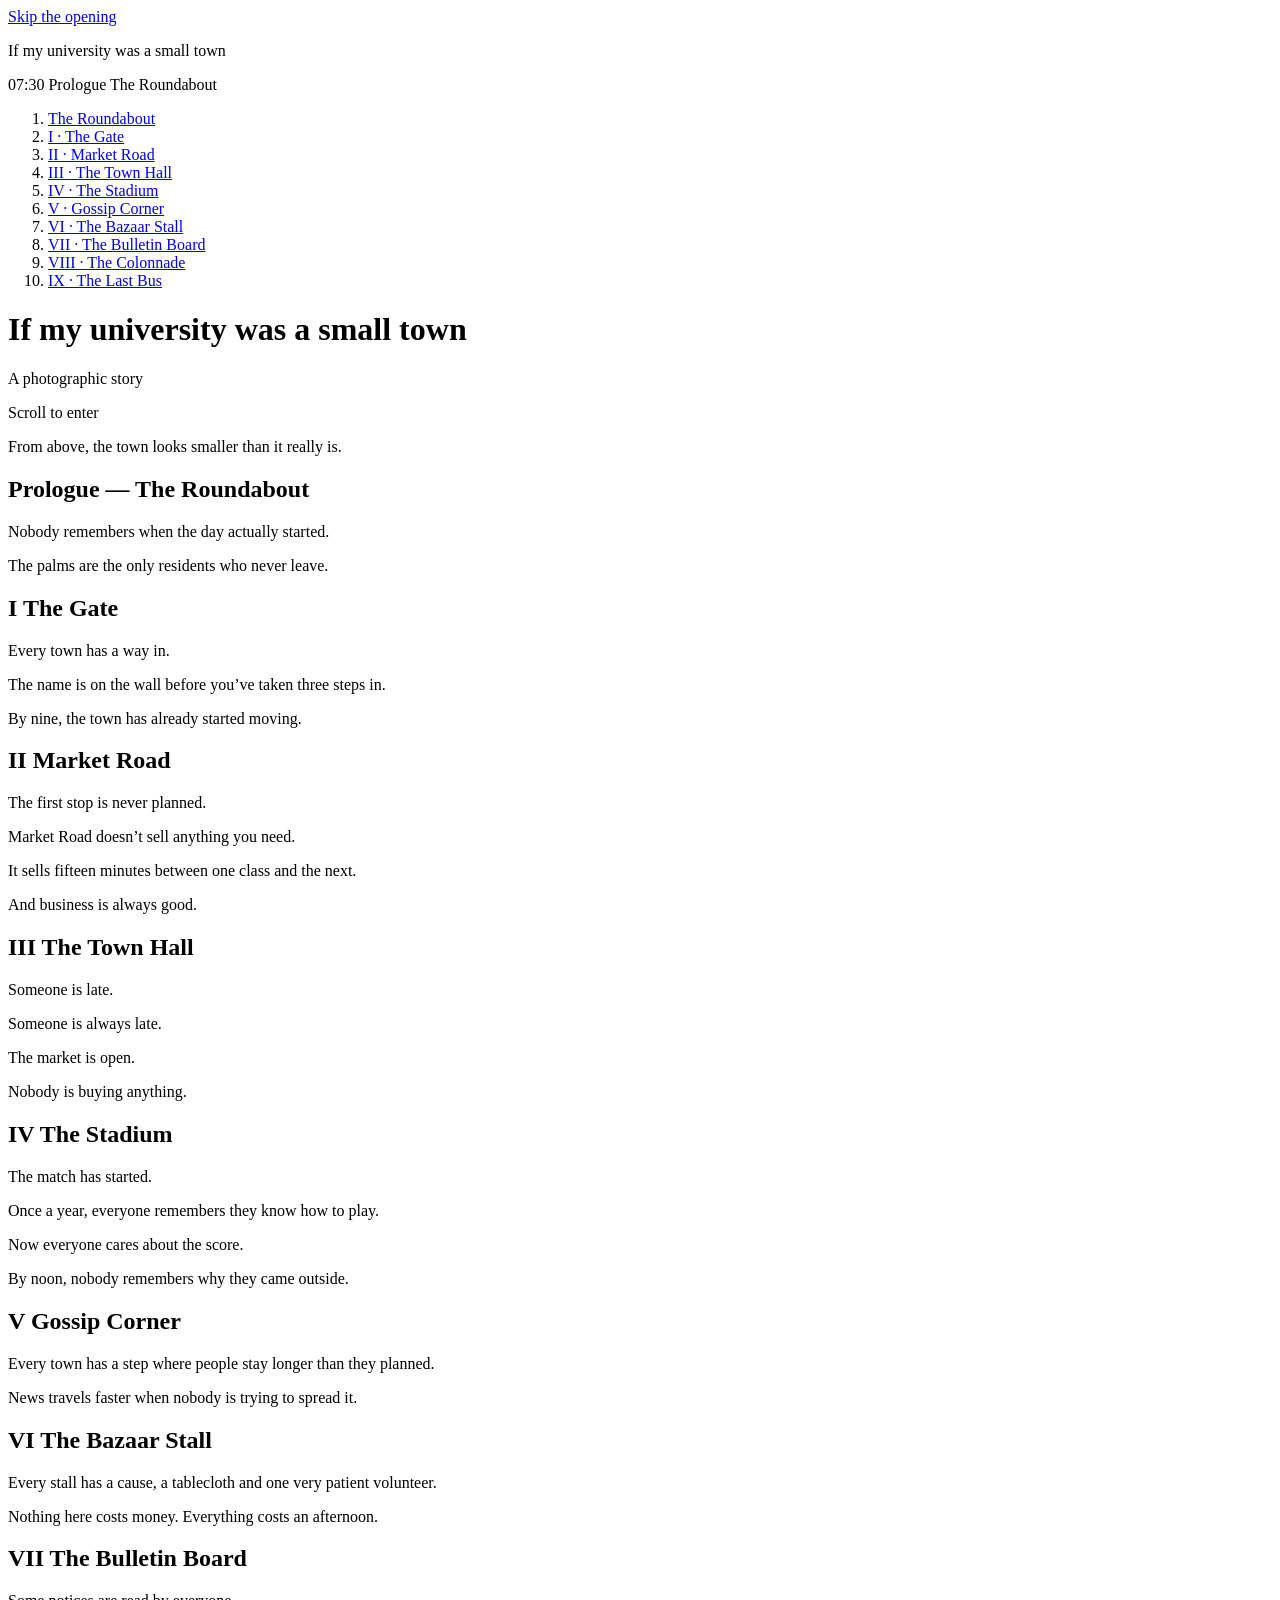
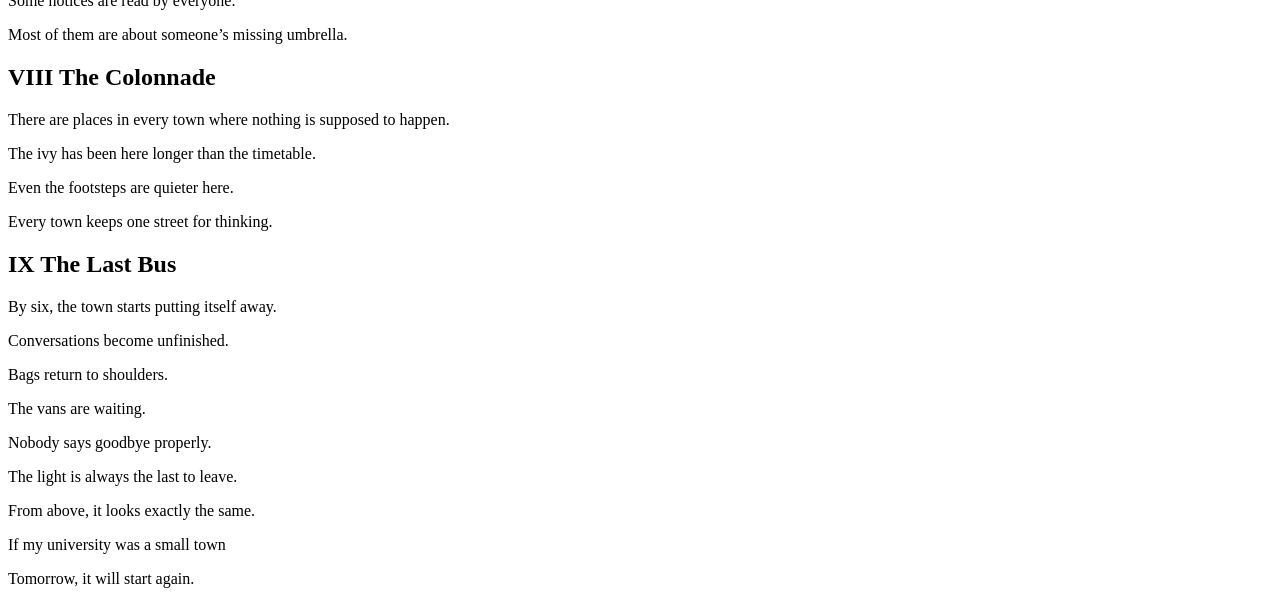
==== index.html @ 93f130b4 "Rename site/index.html to index.html" ====
<!DOCTYPE html>
<html lang="en">
<head>
  <meta charset="utf-8">
  <meta name="viewport" content="width=device-width, initial-scale=1, viewport-fit=cover">
  <title>If My University Was a Small Town — a photographic story</title>
  <meta name="description" content="A photographic story: one day in the small town that is my university, from morning to evening.">
  <meta name="theme-color" content="#E8E3D8">

  <!-- Inline favicon (a roundabout) so the browser never requests a missing favicon.ico -->
  <link rel="icon" href="data:image/svg+xml,%3Csvg xmlns='http://www.w3.org/2000/svg' viewBox='0 0 32 32'%3E%3Ccircle cx='16' cy='16' r='11' fill='none' stroke='%238A3F32' stroke-width='3'/%3E%3C/svg%3E">

  <!-- Marks the page as JS-enabled so scroll-reveal styles only apply when the script can reveal them -->
  <script>document.documentElement.classList.add('js');</script>

  <link rel="preconnect" href="https://fonts.googleapis.com">
  <link rel="preconnect" href="https://fonts.gstatic.com" crossorigin>
  <link href="https://fonts.googleapis.com/css2?family=Cormorant+Garamond:ital,wght@0,400;0,500;1,400;1,500&family=IBM+Plex+Mono:wght@400;500&display=swap" rel="stylesheet">
  <link rel="stylesheet" href="css/style.css">
</head>
<body>

<a class="skip-link" href="#gate">Skip the opening</a>

<!-- ==========================================================
     CHROME — the only "navigation": a project mark, a town clock
     with the current chapter, and a bus route down the right edge.
     Its colours flip between light and dark to stay legible.
     ========================================================== -->
<div class="chrome" id="chrome">
  <p class="chrome__title mono" data-zone="top">If my university was a small town</p>

  <div class="hud" data-zone="bottom" aria-hidden="true">
    <span class="hud__time mono" id="hudTime">07:30</span>
    <span class="hud__chapter" id="hudChapter">
      <span class="hud__num mono" id="hudNum">Prologue</span>
      <span class="hud__name" id="hudName">The Roundabout</span>
    </span>
  </div>

  <nav class="route" id="route" data-zone="mid" aria-label="Chapters">
    <ol class="route__list">
      <li class="route__stop" style="--i:0"><a href="#top" aria-label="Prologue: The Roundabout"><span class="route__label">The Roundabout</span></a></li>
      <li class="route__stop" style="--i:1"><a href="#gate" aria-label="Chapter I: The Gate"><span class="route__label">I · The Gate</span></a></li>
      <li class="route__stop" style="--i:2"><a href="#market-road" aria-label="Chapter II: Market Road"><span class="route__label">II · Market Road</span></a></li>
      <li class="route__stop" style="--i:3"><a href="#town-hall" aria-label="Chapter III: The Town Hall"><span class="route__label">III · The Town Hall</span></a></li>
      <li class="route__stop" style="--i:4"><a href="#stadium" aria-label="Chapter IV: The Stadium"><span class="route__label">IV · The Stadium</span></a></li>
      <li class="route__stop" style="--i:5"><a href="#gossip-corner" aria-label="Chapter V: Gossip Corner"><span class="route__label">V · Gossip Corner</span></a></li>
      <li class="route__stop" style="--i:6"><a href="#bazaar-stall" aria-label="Chapter VI: The Bazaar Stall"><span class="route__label">VI · The Bazaar Stall</span></a></li>
      <li class="route__stop" style="--i:7"><a href="#bulletin-board" aria-label="Chapter VII: The Bulletin Board"><span class="route__label">VII · The Bulletin Board</span></a></li>
      <li class="route__stop" style="--i:8"><a href="#colonnade" aria-label="Chapter VIII: The Colonnade"><span class="route__label">VIII · The Colonnade</span></a></li>
      <li class="route__stop" style="--i:9"><a href="#last-bus" aria-label="Chapter IX: The Last Bus"><span class="route__label">IX · The Last Bus</span></a></li>
    </ol>
    <span class="route__bus" aria-hidden="true"></span>
  </nav>
</div>


<!-- ==========================================================
     OPENING + PROLOGUE — THE ROUNDABOUT
     A tall "scene": the stage stays pinned while scroll drives a
     circular iris (a roundabout) that opens from the title into
     the first photograph. The scene's --p (0→1) is set by script.js.
     ========================================================== -->
<header class="opening scene" id="top" data-scene="sticky"
        data-chapter="Prologue" data-name="The Roundabout"
        data-time="07:30" data-time-at="0"
        data-tone="dark" data-tone-from="0.65">
  <div class="scene__stage opening__stage">

    <div class="opening__title">
      <h1 class="opening__h1">
        <span>If my university</span>
        <span>was a small town</span>
      </h1>
      <p class="opening__sub mono">A photographic story</p>
      <p class="opening__cue mono" aria-hidden="true">Scroll to enter</p>
    </div>

    <div class="opening__iris">
      <figure class="photo photo--dark photo--scrim r-full" data-photo="roundabout" data-priority
              data-label="Roundabout photograph" data-spec="Full-bleed · 16 : 9 · 2560 × 1440 px">
        <div class="photo__media"></div>
      </figure>
      <p class="line line--scrub line--onphoto opening__line">From above, the town looks smaller than it really is.</p>
    </div>

  </div>
  <h2 class="sr-only">Prologue — The Roundabout</h2>
</header>


<main id="story">

  <!-- Prologue continues: the town seen from above, before anyone is in it -->
  <div class="prologue-rest">
    <div class="space space--lg"></div>

    <div class="beat beat--center">
      <p class="line">Nobody remembers when the day actually started.</p>
    </div>

    <div class="space space--md"></div>

    <div class="beat">
      <div class="overlap">
        <figure class="photo r-4x3 overlap__a" data-photo="campus-surround" data-reveal="wipe-right"
                data-label="Surrounding campus photograph" data-spec="4 : 3 · 2400 × 1800 px">
          <div class="photo__media" data-parallax="0.7"></div>
        </figure>
        <figure class="photo r-3x4 overlap__b" data-photo="aerial-palms" data-reveal="wipe-up"
                data-label="Aerial view over palms photograph" data-spec="3 : 4 · 1800 × 2400 px">
          <div class="photo__media" data-parallax="-0.8"></div>
        </figure>
        <p class="line line--sm overlap__line">The palms are the only residents who never leave.</p>
      </div>
    </div>

    <div class="space space--xl"></div>
  </div>


  <!-- ========================================================
       I — THE GATE
       The morning begins; the town wakes up.
       ======================================================== -->
  <section class="chapter" id="gate" data-chapter="I" data-name="The Gate" aria-labelledby="h-gate">
    <div class="beat">
      <h2 class="chapter-mark" id="h-gate" data-reveal="fade">
        <span class="chapter-mark__num mono">I</span>
        <span class="chapter-mark__name">The Gate</span>
      </h2>
    </div>

    <div class="space space--md"></div>

    <div class="beat">
      <p class="line line--narrow">Every town has a way in.</p>
    </div>

    <div class="space space--md"></div>

    <div class="beat">
      <div class="duo">
        <div class="duo__small">
          <p class="line line--sm">The name is on the wall before you’ve taken three steps in.</p>
          <figure class="photo r-3x4" data-photo="gate-sign" data-reveal="wipe-up"
                  data-label="Gate sign photograph" data-spec="3 : 4 · 1800 × 2400 px">
            <div class="photo__media" data-parallax="0.6"></div>
          </figure>
        </div>
        <figure class="photo r-4x3" data-photo="atrium" data-reveal="wipe-left"
                data-label="Atrium photograph" data-spec="4 : 3 · 2400 × 1800 px">
          <div class="photo__media" data-parallax="-0.6"></div>
        </figure>
      </div>
    </div>

    <div class="space space--lg"></div>

    <div class="beat">
      <p class="line" data-time="09:00">By nine, the town has already started moving.</p>
    </div>

    <div class="space space--sm"></div>

    <!-- a moment with no text: the atrium, wide, drifting slowly sideways -->
    <figure class="photo photo--pan r-tall" data-photo="atrium-wide" data-reveal="wipe-right"
            data-label="Atrium wide photograph" data-spec="Full-bleed · 16 : 9 · 2560 × 1440 px">
      <div class="photo__media" data-pan="5"></div>
    </figure>

    <div class="space space--md"></div>
  </section>


  <!-- ========================================================
       II — MARKET ROAD   (fast: short gaps, quick reveals)
       Not about food. About the fifteen minutes between classes.
       ======================================================== -->
  <section class="chapter" id="market-road" data-chapter="II" data-name="Market Road" data-pace="fast" aria-labelledby="h-market">
    <div class="beat">
      <h2 class="chapter-mark" id="h-market" data-reveal="fade">
        <span class="chapter-mark__num mono">II</span>
        <span class="chapter-mark__name">Market Road</span>
      </h2>
    </div>

    <div class="space space--md"></div>

    <div class="beat beat--center">
      <p class="line" data-time="09:55">The first stop is never planned.</p>
    </div>

    <div class="space space--sm"></div>

    <div class="beat">
      <figure class="photo r-16x10 frame-center" data-photo="canteen-fridge" data-reveal="wipe-up"
              data-label="Canteen fridge photograph" data-spec="16 : 10 · 2400 × 1500 px">
        <div class="photo__media" data-parallax="0.6"></div>
      </figure>
    </div>

    <div class="space space--md"></div>

    <div class="beat beat--center">
      <p class="line line--sm">Market Road doesn’t sell anything you need.</p>
    </div>

    <div class="space space--sm"></div>

    <div class="beat">
      <div class="pair">
        <figure class="photo r-4x3" data-photo="food-stall" data-reveal="wipe-right" data-drift="-34"
                data-label="Red-tented food stall photograph" data-spec="4 : 3 · 2400 × 1800 px">
          <div class="photo__media" data-parallax="0.5"></div>
        </figure>
        <figure class="photo r-4x3" data-photo="foosball" data-reveal="wipe-left" data-drift="34"
                data-label="Foosball table photograph" data-spec="4 : 3 · 2400 × 1800 px">
          <div class="photo__media" data-parallax="-0.5"></div>
        </figure>
      </div>
    </div>

    <div class="space space--sm"></div>

    <div class="beat beat--center">
      <p class="line line--sm" data-time="10:25">It sells fifteen minutes between one class and the next.</p>
    </div>
    <div class="beat beat--center">
      <p class="line line--sm line--soft line--it">And business is always good.</p>
    </div>

    <div class="space space--lg"></div>
  </section>


  <!-- ========================================================
       III — THE TOWN HALL   (sticky cinematic scene)
       The atrium is pinned; three lines cross it as you scroll.
       ======================================================== -->
  <section class="chapter" id="town-hall" data-chapter="III" data-name="The Town Hall" data-pace="fast" aria-labelledby="h-hall">
    <div class="beat">
      <h2 class="chapter-mark" id="h-hall" data-reveal="fade">
        <span class="chapter-mark__num mono">III</span>
        <span class="chapter-mark__name">The Town Hall</span>
      </h2>
    </div>

    <div class="space space--md"></div>

    <div class="scene scene--hall" data-scene="sticky" data-tone="dark" data-time="10:45" data-time-at="0">
      <div class="scene__stage">
        <figure class="photo photo--dark photo--scrim photo--scrim-deep r-full" data-photo="town-hall-banners"
                data-label="Town hall banners photograph" data-spec="Full-bleed · 16 : 9 · 2560 × 1440 px">
          <div class="photo__media"></div>
        </figure>
      </div>
      <p class="line line--onphoto hall__line hall__line--1" data-drift="-46">Someone is late.</p>
      <p class="line line--onphoto hall__line hall__line--2" data-drift="46">Someone is always late.</p>
      <p class="line line--onphoto hall__line hall__line--3" data-drift="-46">The market is open.</p>
    </div>

    <div class="space space--md"></div>

    <div class="beat">
      <div class="cluster cluster--hall">
        <figure class="photo r-2x3 cluster__a" data-photo="stairs-crowd" data-reveal="wipe-up"
                data-label="Stairs and crowd photograph" data-spec="2 : 3 · 1600 × 2400 px">
          <div class="photo__media" data-parallax="0.6"></div>
        </figure>
        <figure class="photo r-4x3 cluster__b" data-photo="wide-hall" data-reveal="wipe-left"
                data-label="Wide atrium hall photograph" data-spec="4 : 3 · 2400 × 1800 px">
          <div class="photo__media" data-parallax="-0.5"></div>
        </figure>
      </div>
    </div>

    <div class="space space--sm"></div>

    <div class="beat beat--center">
      <p class="line line--sm line--soft line--it">Nobody is buying anything.</p>
    </div>

    <div class="space space--lg"></div>
  </section>


  <!-- ========================================================
       IV — THE STADIUM   (the loudest chapter: cuts, not dissolves)
       ======================================================== -->
  <section class="chapter" id="stadium" data-chapter="IV" data-name="The Stadium" data-pace="fast" aria-labelledby="h-stadium">
    <div class="beat">
      <h2 class="chapter-mark" id="h-stadium" data-reveal="fade">
        <span class="chapter-mark__num mono">IV</span>
        <span class="chapter-mark__name">The Stadium</span>
      </h2>
    </div>

    <div class="space space--sm"></div>

    <div class="beat beat--center">
      <p class="line" data-time="11:30">The match has started.</p>
    </div>

    <div class="space space--sm"></div>

    <div class="beat">
      <figure class="photo r-16x9 r-16x9--stadium" data-photo="badminton-hall" data-reveal="wipe-right"
              data-label="Badminton hall photograph" data-spec="16 : 9 · 2560 × 1440 px">
        <div class="photo__media" data-parallax="0.5"></div>
      </figure>
    </div>

    <div class="space space--sm"></div>

    <div class="beat beat--right">
      <p class="line line--sm">Once a year, everyone remembers they know how to play.</p>
    </div>

    <div class="space space--sm"></div>

    <!-- the match itself: edge to edge, panning sideways like a camera following the rally -->
    <figure class="photo photo--pan r-21x9 r-21x9--match" data-photo="badminton-match" data-reveal="wipe-left"
            data-label="Badminton match photograph" data-spec="21 : 9 · 2800 × 1200 px">
      <div class="photo__media" data-pan="-5"></div>
    </figure>

    <div class="space space--sm"></div>

    <div class="beat beat--center">
      <p class="line">Now everyone cares about the score.</p>
    </div>

    <div class="space space--sm"></div>

    <div class="beat">
      <div class="stands">
        <figure class="photo r-4x3 stands__banner" data-photo="bsf-banner" data-reveal="wipe-up"
                data-label="BSF 2025 banner photograph" data-spec="4 : 3 · 2400 × 1800 px">
          <div class="photo__media" data-parallax="0.6"></div>
        </figure>
        <figure class="photo r-2x3 stands__chairs" data-photo="folding-chairs" data-reveal="wipe-down"
                data-label="Folding chairs photograph" data-spec="2 : 3 · 1600 × 2400 px">
          <div class="photo__media" data-parallax="-0.6"></div>
        </figure>
        <p class="line line--sm stands__line" data-time="12:00">By noon, nobody remembers why they came outside.</p>
        <figure class="photo r-4x3 stands__crowd" data-photo="spectators" data-reveal="wipe-right"
                data-label="Spectators photograph" data-spec="4 : 3 · 2400 × 1800 px">
          <div class="photo__media" data-parallax="0.5"></div>
        </figure>
      </div>
    </div>

    <!-- the town exhales: a long gap before the quiet half of the day -->
    <div class="space space--xl"></div>
    <div class="space space--lg"></div>
  </section>


  <!-- ========================================================
       V — GOSSIP CORNER   (slow, intimate: dissolves, long gaps)
       ======================================================== -->
  <section class="chapter" id="gossip-corner" data-chapter="V" data-name="Gossip Corner" data-pace="slow" aria-labelledby="h-gossip">
    <div class="beat">
      <h2 class="chapter-mark" id="h-gossip" data-reveal="fade">
        <span class="chapter-mark__num mono">V</span>
        <span class="chapter-mark__name">Gossip Corner</span>
      </h2>
    </div>

    <div class="space space--lg"></div>

    <div class="beat beat--center">
      <p class="line" data-time="13:10">Every town has a step where people stay longer than they planned.</p>
    </div>

    <div class="space space--lg"></div>

    <div class="beat">
      <div class="gossip">
        <figure class="photo r-4x5 gossip__photo" data-photo="steps-talking" data-reveal="fade"
                data-label="Steps — two people talking photograph" data-spec="4 : 5 · 1600 × 2000 px">
          <div class="photo__media"></div>
        </figure>
        <p class="line line--sm line--soft gossip__line">News travels faster when nobody is trying to spread it.</p>
      </div>
    </div>

    <div class="space space--xl"></div>
  </section>


  <!-- ========================================================
       VI — THE BAZAAR STALL
       Student organisations as market stalls.
       ======================================================== -->
  <section class="chapter" id="bazaar-stall" data-chapter="VI" data-name="The Bazaar Stall" data-pace="slow" aria-labelledby="h-bazaar">
    <div class="beat">
      <h2 class="chapter-mark" id="h-bazaar" data-reveal="fade">
        <span class="chapter-mark__num mono">VI</span>
        <span class="chapter-mark__name">The Bazaar Stall</span>
      </h2>
    </div>

    <div class="space space--md"></div>

    <div class="beat">
      <p class="line" data-time="14:15">Every stall has a cause, a tablecloth and one very patient volunteer.</p>
    </div>

    <div class="space space--md"></div>

    <!-- the stall slides in from beyond the right edge of the screen -->
    <div class="beat">
      <figure class="photo r-4x3 bleed-right" data-photo="acmw-booth" data-reveal="wipe-left" data-drift="-56"
              data-label="ACM-W booth photograph" data-spec="4 : 3 · 2400 × 1800 px">
        <div class="photo__media" data-parallax="0.5"></div>
      </figure>
    </div>

    <div class="space space--sm"></div>

    <div class="beat">
      <p class="line line--sm line--soft">Nothing here costs money. Everything costs an afternoon.</p>
    </div>

    <div class="space space--xl"></div>
  </section>


  <!-- ========================================================
       VII — THE BULLETIN BOARD   (very quiet)
       The smallest event becomes town news.
       ======================================================== -->
  <section class="chapter" id="bulletin-board" data-chapter="VII" data-name="The Bulletin Board" data-pace="slow" aria-labelledby="h-bulletin">
    <div class="beat">
      <h2 class="chapter-mark chapter-mark--center" id="h-bulletin" data-reveal="fade">
        <span class="chapter-mark__num mono">VII</span>
        <span class="chapter-mark__name">The Bulletin Board</span>
      </h2>
    </div>

    <div class="space space--lg"></div>

    <div class="beat beat--center">
      <p class="line line--sm" data-time="15:20">Some notices are read by everyone.</p>
    </div>

    <div class="space space--md"></div>

    <div class="pinned">
      <span class="pin" aria-hidden="true"></span>
      <figure class="photo r-4x5" data-photo="whiteboard-note" data-reveal="fade"
              data-label="Whiteboard lost-and-found note photograph" data-spec="4 : 5 · 1600 × 2000 px">
        <div class="photo__media"></div>
      </figure>
    </div>

    <div class="space space--md"></div>

    <div class="beat beat--center">
      <p class="line line--sm line--soft line--it">Most of them are about someone’s missing umbrella.</p>
    </div>

    <div class="space space--xl"></div>
  </section>


  <!-- ========================================================
       VIII — THE COLONNADE   (the atmospheric chapter)
       Most whitespace in the story. A slow dissolve between two
       photographs, then small images set far apart.
       ======================================================== -->
  <section class="chapter" id="colonnade" data-chapter="VIII" data-name="The Colonnade" data-pace="hush" aria-labelledby="h-colonnade">
    <div class="beat">
      <h2 class="chapter-mark" id="h-colonnade" data-reveal="fade">
        <span class="chapter-mark__num mono">VIII</span>
        <span class="chapter-mark__name">The Colonnade</span>
      </h2>
    </div>

    <div class="space space--lg"></div>

    <div class="beat">
      <p class="line line--sm line--narrow" data-time="16:15">There are places in every town where nothing is supposed to happen.</p>
    </div>

    <div class="space space--xl"></div>

    <div class="scene scene--dissolve" data-scene="sticky" data-time="16:40" data-time-at="0">
      <div class="scene__stage">
        <div class="dissolve">
          <figure class="photo r-4x5 dissolve__a" data-photo="colonnade-arches"
                  data-label="Colonnade arches photograph" data-spec="4 : 5 · 1600 × 2000 px">
            <div class="photo__media"></div>
          </figure>
          <figure class="photo r-4x5 dissolve__b" data-photo="ivy-walls"
                  data-label="Ivy-covered wall photograph" data-spec="4 : 5 · 1600 × 2000 px">
            <div class="photo__media"></div>
          </figure>
          <p class="line line--sm line--scrub dissolve__line">The ivy has been here longer than the timetable.</p>
        </div>
      </div>
    </div>

    <div class="space space--xxl"></div>

    <div class="beat">
      <div class="quiet quiet--left">
        <figure class="photo r-3x2" data-photo="courtyard-walkway" data-reveal="fade"
                data-label="Courtyard walkway photograph" data-spec="3 : 2 · 2100 × 1400 px">
          <div class="photo__media" data-parallax="0.4"></div>
        </figure>
        <p class="line line--sm line--soft">Even the footsteps are quieter here.</p>
      </div>
    </div>

    <div class="space space--xxl"></div>

    <div class="beat">
      <div class="quiet quiet--right">
        <p class="line line--sm line--soft">Every town keeps one street for thinking.</p>
        <figure class="photo r-2x3" data-photo="quiet-path" data-reveal="fade"
                data-label="Quiet path photograph" data-spec="2 : 3 · 1400 × 2100 px">
          <div class="photo__media" data-parallax="-0.4"></div>
        </figure>
      </div>
    </div>

    <div class="space space--xxl"></div>
  </section>


  <!-- ========================================================
       IX — THE LAST BUS   (dusk: the page itself darkens)
       ======================================================== -->
  <section class="chapter chapter--dusk" id="last-bus" data-chapter="IX" data-name="The Last Bus" data-pace="slow" aria-labelledby="h-bus">

    <!-- paper slowly becomes evening -->
    <div class="dusk-fade" aria-hidden="true"></div>

    <div class="dusk-body" data-tone="dark">

      <div class="beat">
        <h2 class="chapter-mark" id="h-bus" data-reveal="fade">
          <span class="chapter-mark__num mono">IX</span>
          <span class="chapter-mark__name">The Last Bus</span>
        </h2>
      </div>

      <div class="space space--md"></div>

      <div class="beat">
        <p class="line" data-time="18:00">By six, the town starts putting itself away.</p>
      </div>

      <div class="space space--sm"></div>

      <figure class="photo photo--dark r-tall" data-photo="group-trees" data-reveal="fade"
              data-label="Group under trees photograph" data-spec="Full-bleed · 16 : 9 · 2560 × 1440 px">
        <div class="photo__media" data-parallax="0.7"></div>
      </figure>

      <div class="space space--sm"></div>

      <div class="beat beat--center">
        <p class="line line--sm line--soft">Conversations become unfinished.</p>
      </div>

      <div class="space space--lg"></div>

      <div class="beat">
        <div class="evening-duo">
          <figure class="photo photo--dark r-3x4" data-photo="golden-path" data-reveal="fade" data-drift="-26"
                  data-label="Bags — golden-hour path photograph" data-spec="3 : 4 · 1800 × 2400 px">
            <div class="photo__media" data-parallax="0.6"></div>
          </figure>
          <figure class="photo photo--dark r-3x4" data-photo="vans" data-reveal="fade" data-drift="26"
                  data-label="Vans waiting photograph" data-spec="3 : 4 · 1800 × 2400 px">
            <div class="photo__media" data-parallax="-0.6"></div>
          </figure>
        </div>
      </div>

      <div class="space space--md"></div>

      <div class="beat beat--center">
        <p class="line line--sm" data-time="18:20">Bags return to shoulders.</p>
      </div>
      <div class="space space--sm"></div>
      <div class="beat beat--center">
        <p class="line">The vans are waiting.</p>
      </div>
      <div class="space space--sm"></div>
      <div class="beat beat--center">
        <p class="line line--sm line--soft line--it">Nobody says goodbye properly.</p>
      </div>

      <div class="space space--xl"></div>

      <figure class="photo photo--dark photo--pan r-21x9 r-21x9--match" data-photo="golden-hour-wide" data-reveal="fade"
              data-label="Golden-hour paths photograph" data-spec="21 : 9 · 2800 × 1200 px">
        <div class="photo__media" data-pan="5"></div>
      </figure>

      <div class="space space--md"></div>

      <div class="beat beat--right">
        <p class="line line--sm">The light is always the last to leave.</p>
      </div>

      <div class="space space--lg"></div>

      <div class="beat">
        <figure class="photo photo--dark r-4x5 frame-small" data-photo="evening" data-reveal="fade"
                data-label="Evening photograph" data-spec="4 : 5 · 1600 × 2000 px">
          <div class="photo__media" data-parallax="0.5"></div>
        </figure>
      </div>

      <div class="space space--xxl"></div>

      <!-- ====================================================
           ENDING — the iris closes back into a roundabout.
           Mirrors the opening: morning was paper, night is dark.
           While it plays, the town clock runs through the night
           back to where the day began.
           ==================================================== -->
      <section class="ending scene" id="ending" data-scene="sticky" data-tone="dark" data-time="18:45" data-time-at="0" aria-label="Ending">
        <div class="scene__stage ending__stage">

          <div class="ending__iris">
            <figure class="photo photo--dark photo--scrim r-full" data-photo="roundabout-evening"
                    data-label="Roundabout at evening photograph" data-spec="Full-bleed · 16 : 9 · 2560 × 1440 px">
              <div class="photo__media"></div>
            </figure>
            <p class="line line--scrub line--onphoto ending__line">From above, it looks exactly the same.</p>
          </div>

          <div class="ending__title">
            <p class="ending__h" aria-hidden="true">
              <span>If my university</span>
              <span>was a small town</span>
            </p>
            <p class="ending__last line line--scrub">Tomorrow, it will start again.</p>
          </div>

        </div>
      </section>

    </div><!-- /.dusk-body -->
  </section>

</main>

<script src="js/photos.js" defer></script>
<script src="js/script.js" defer></script>
</body>
</html>
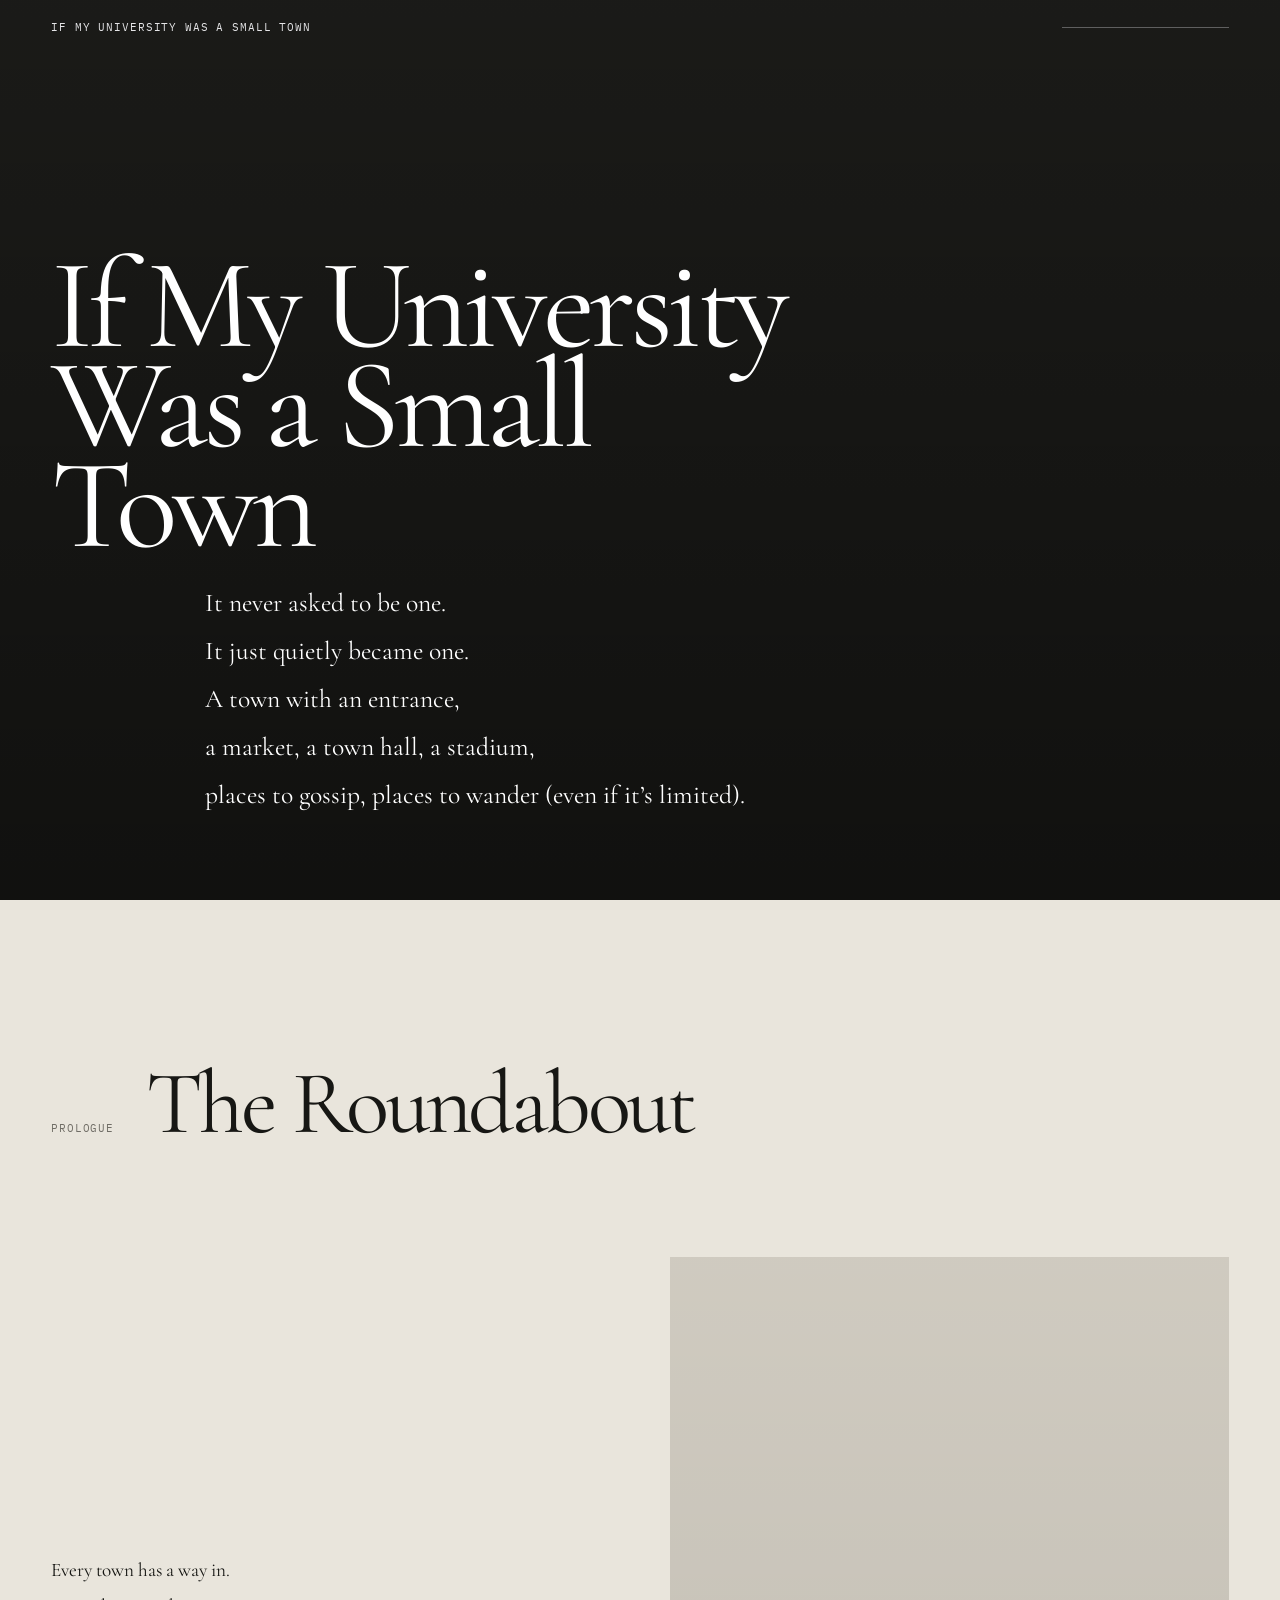
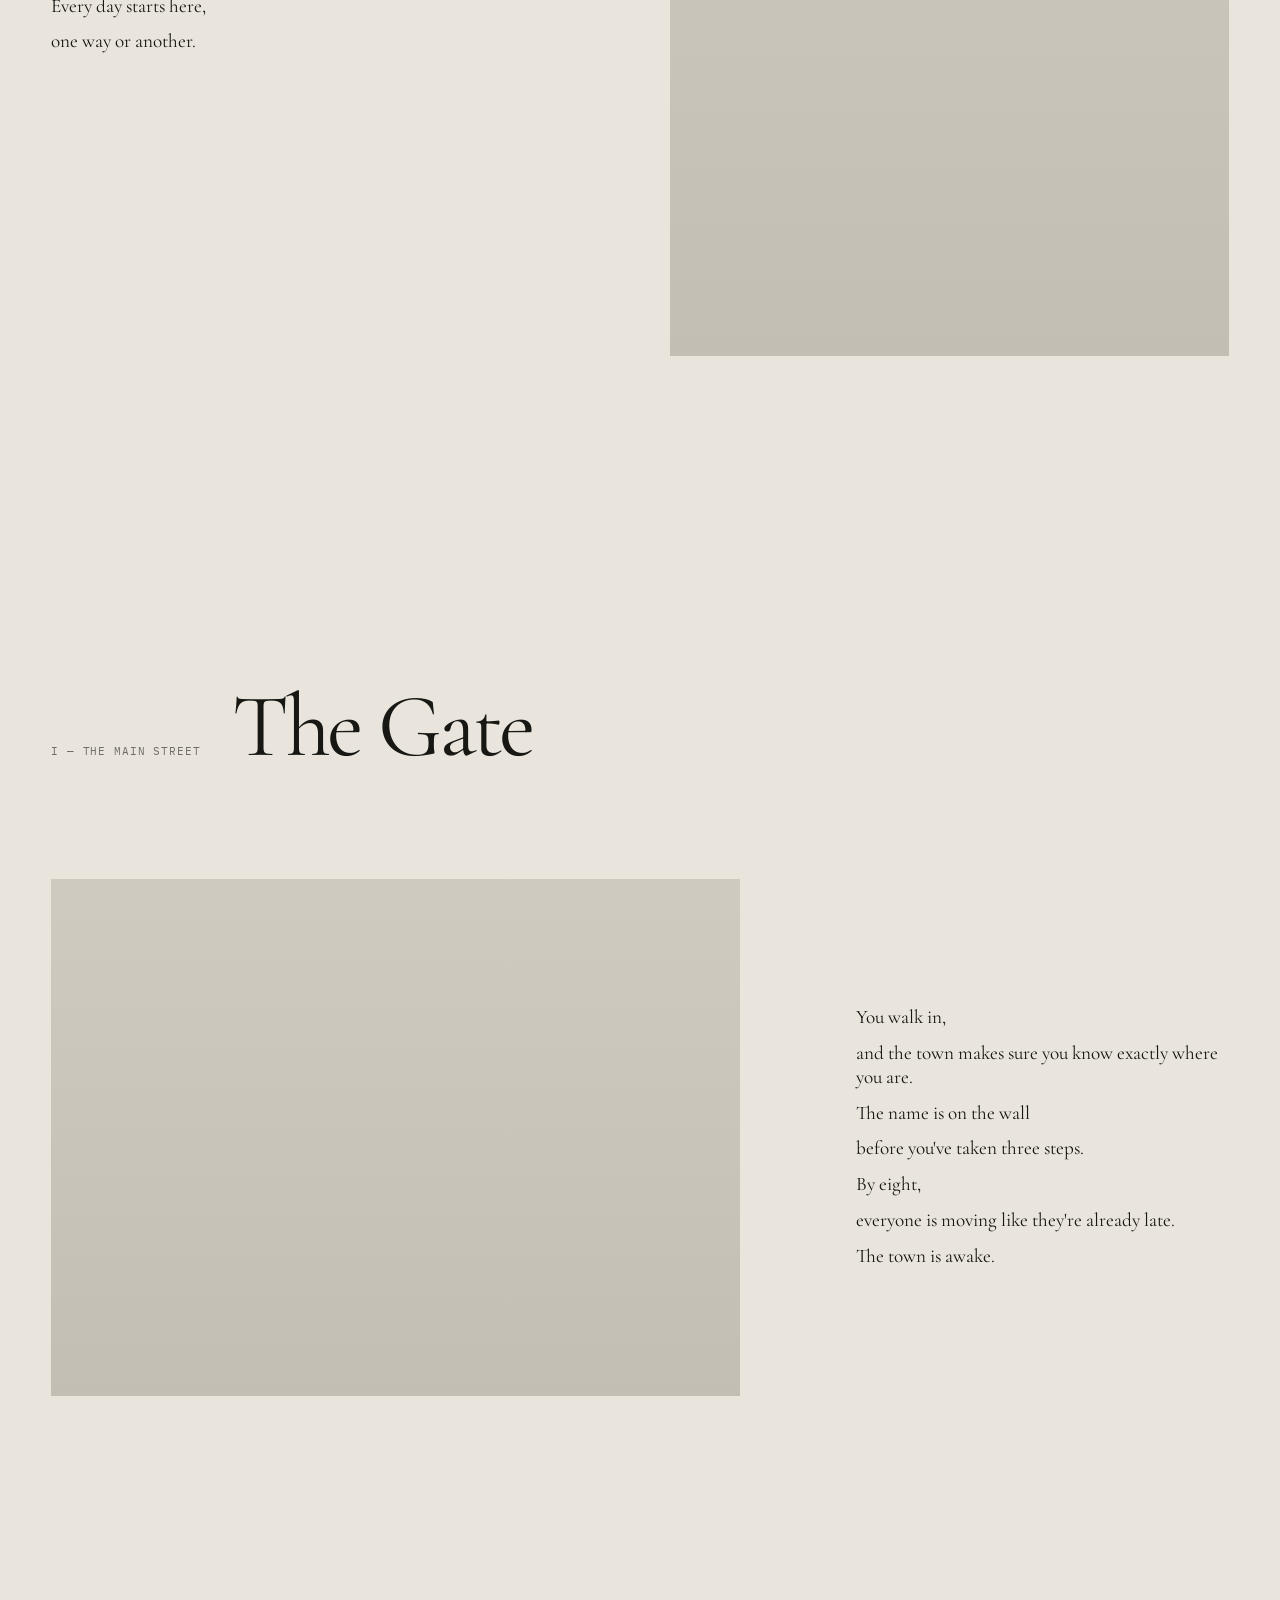
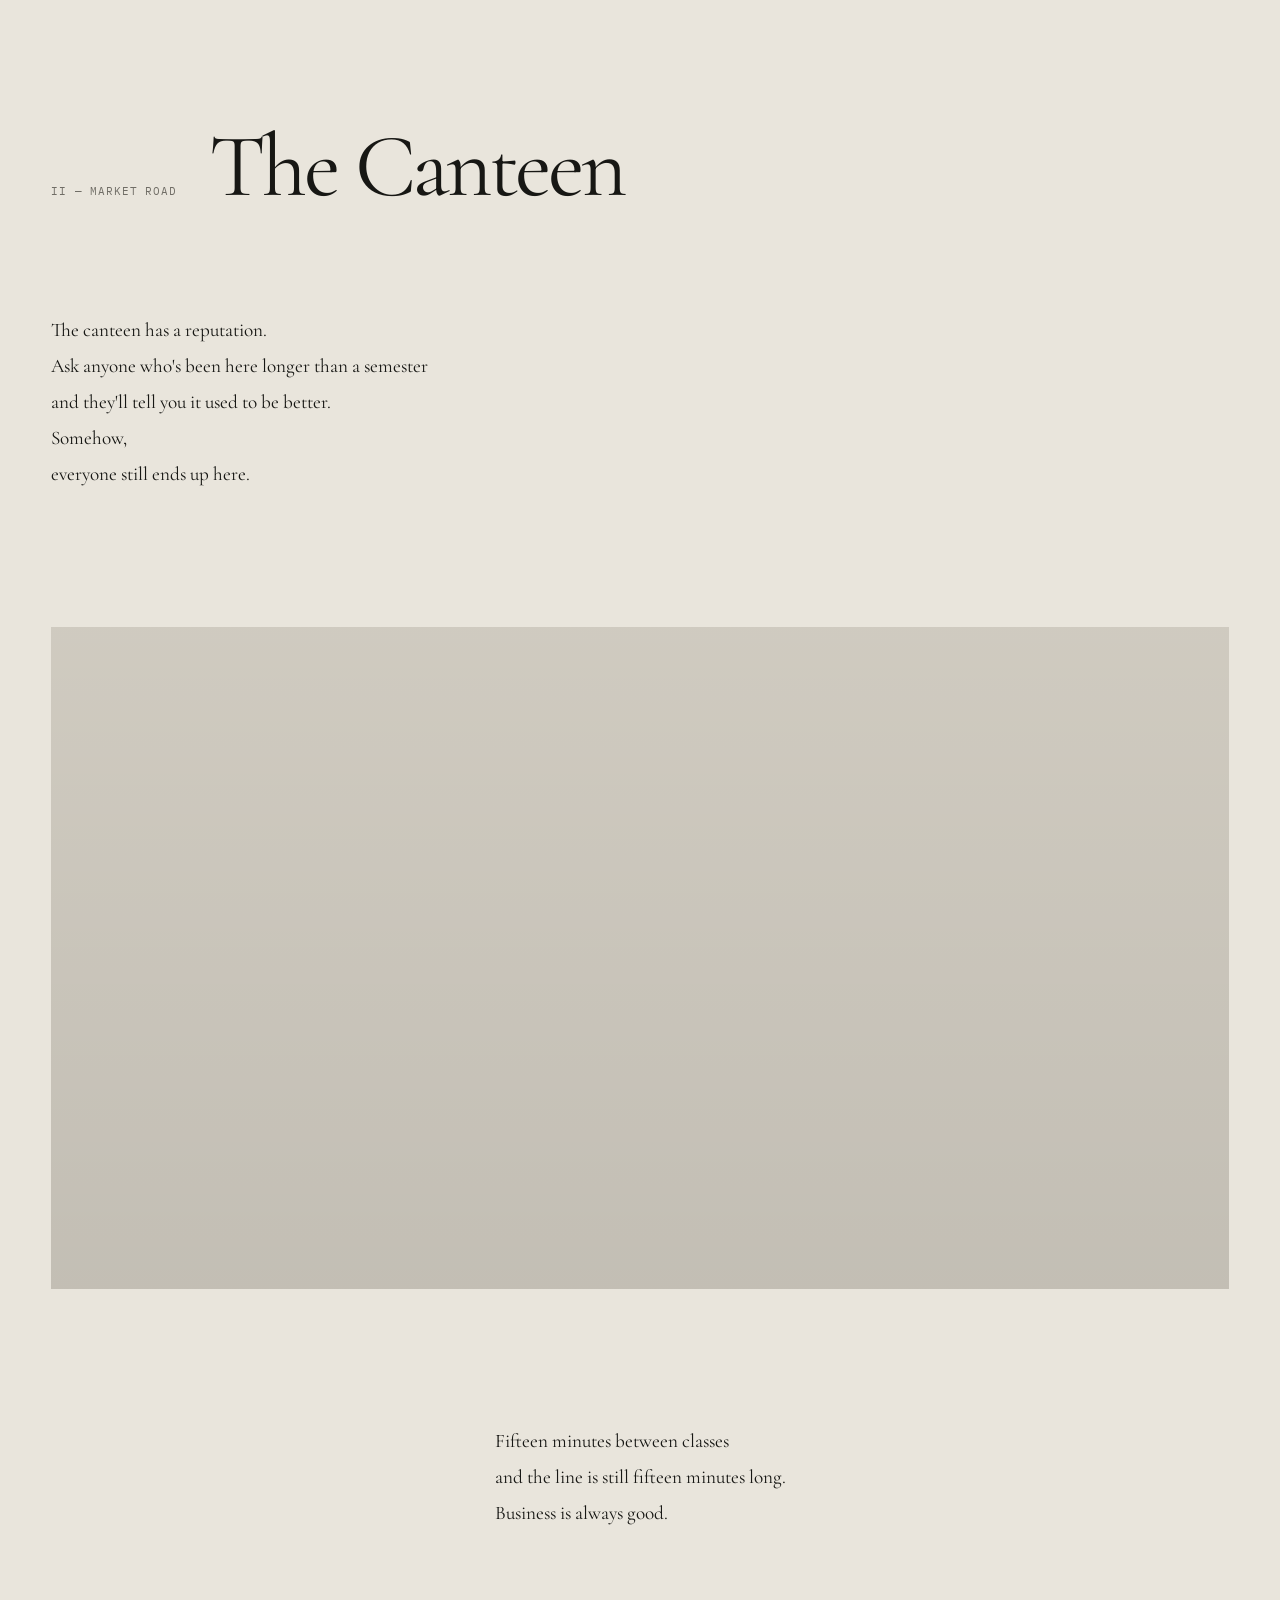
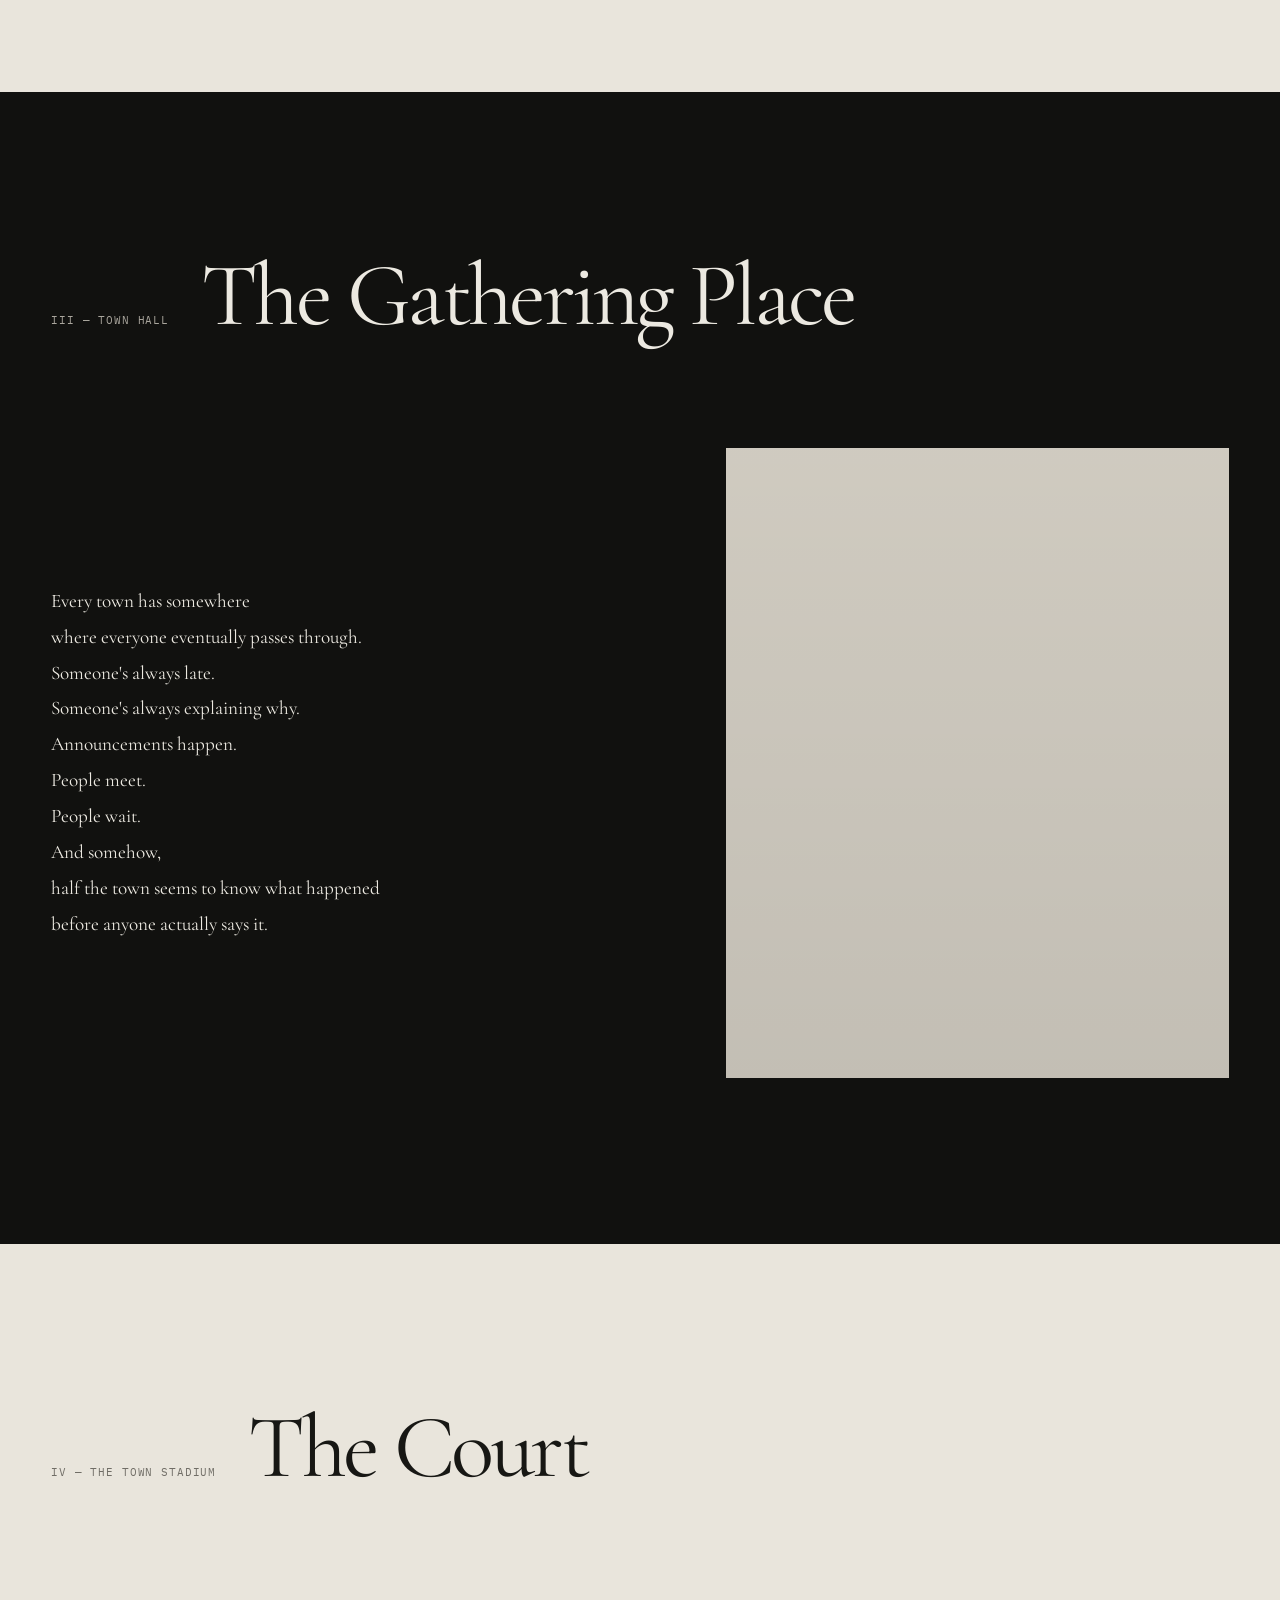
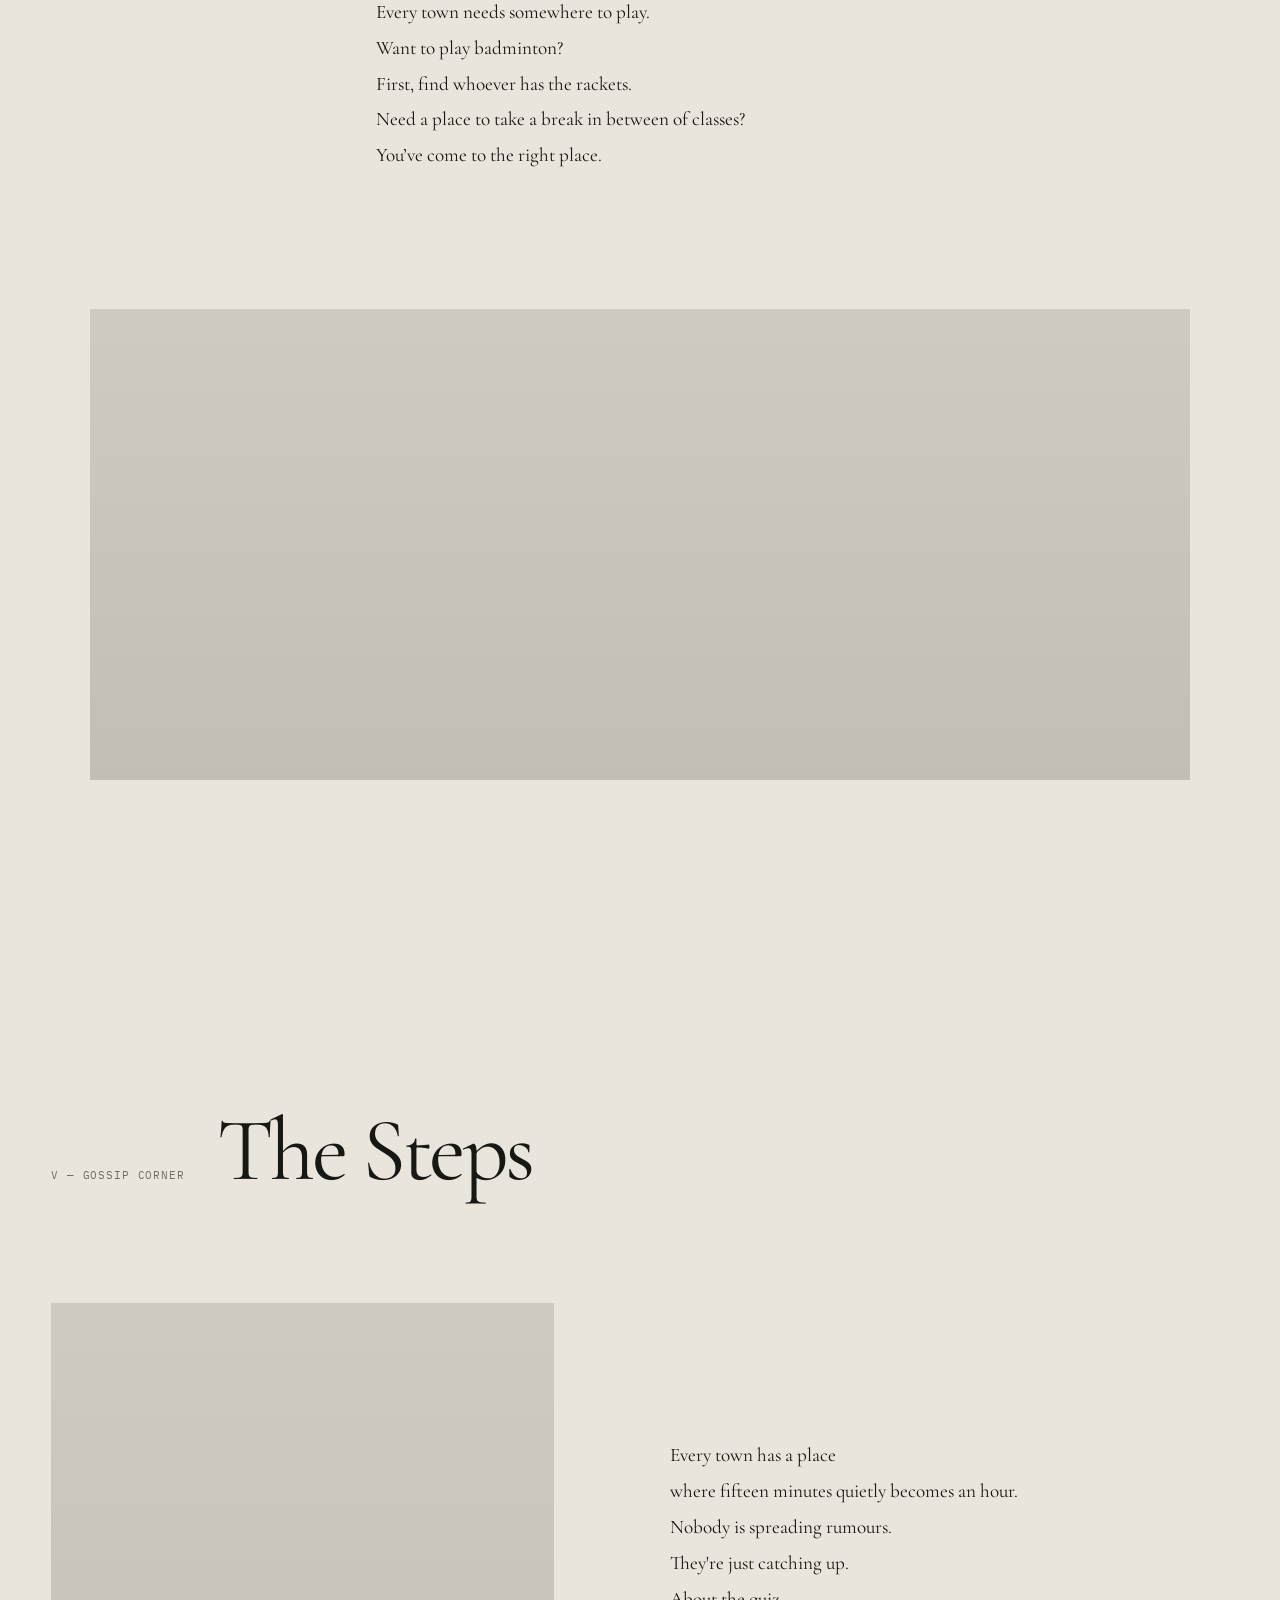
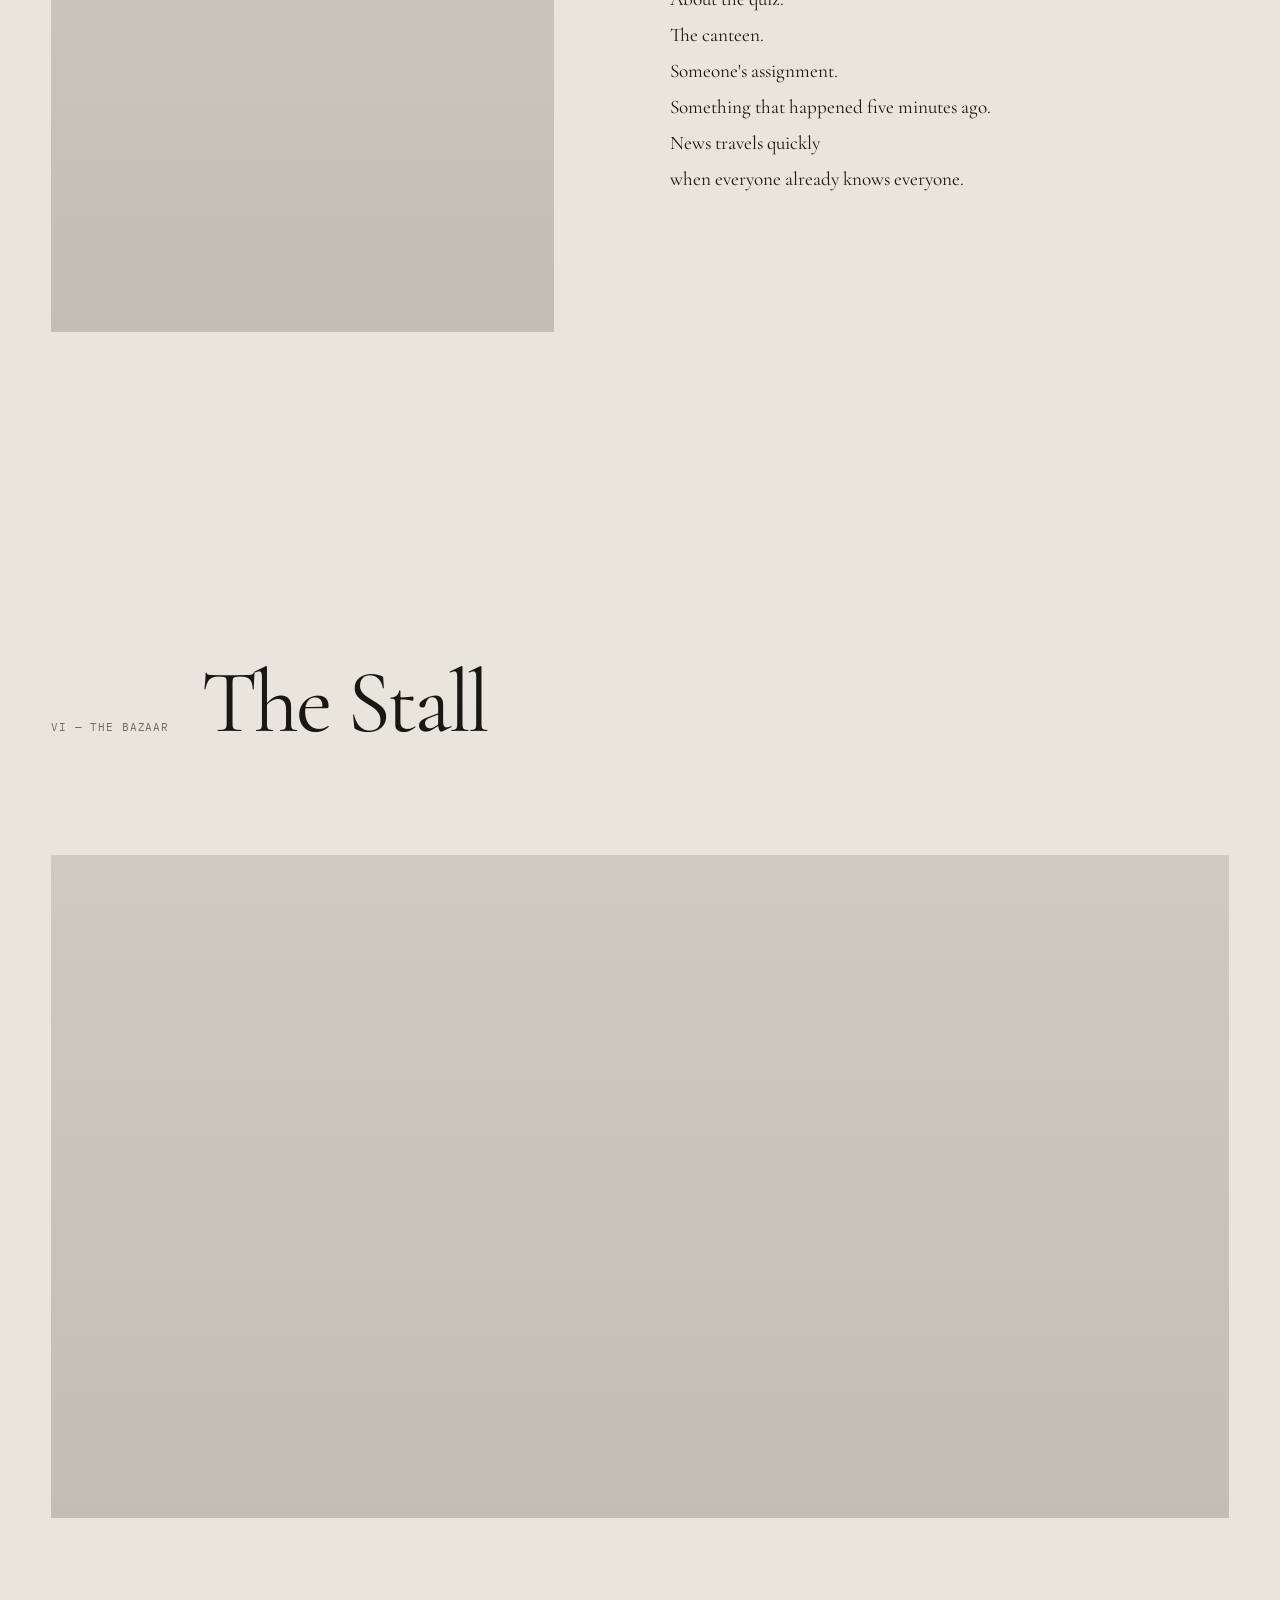
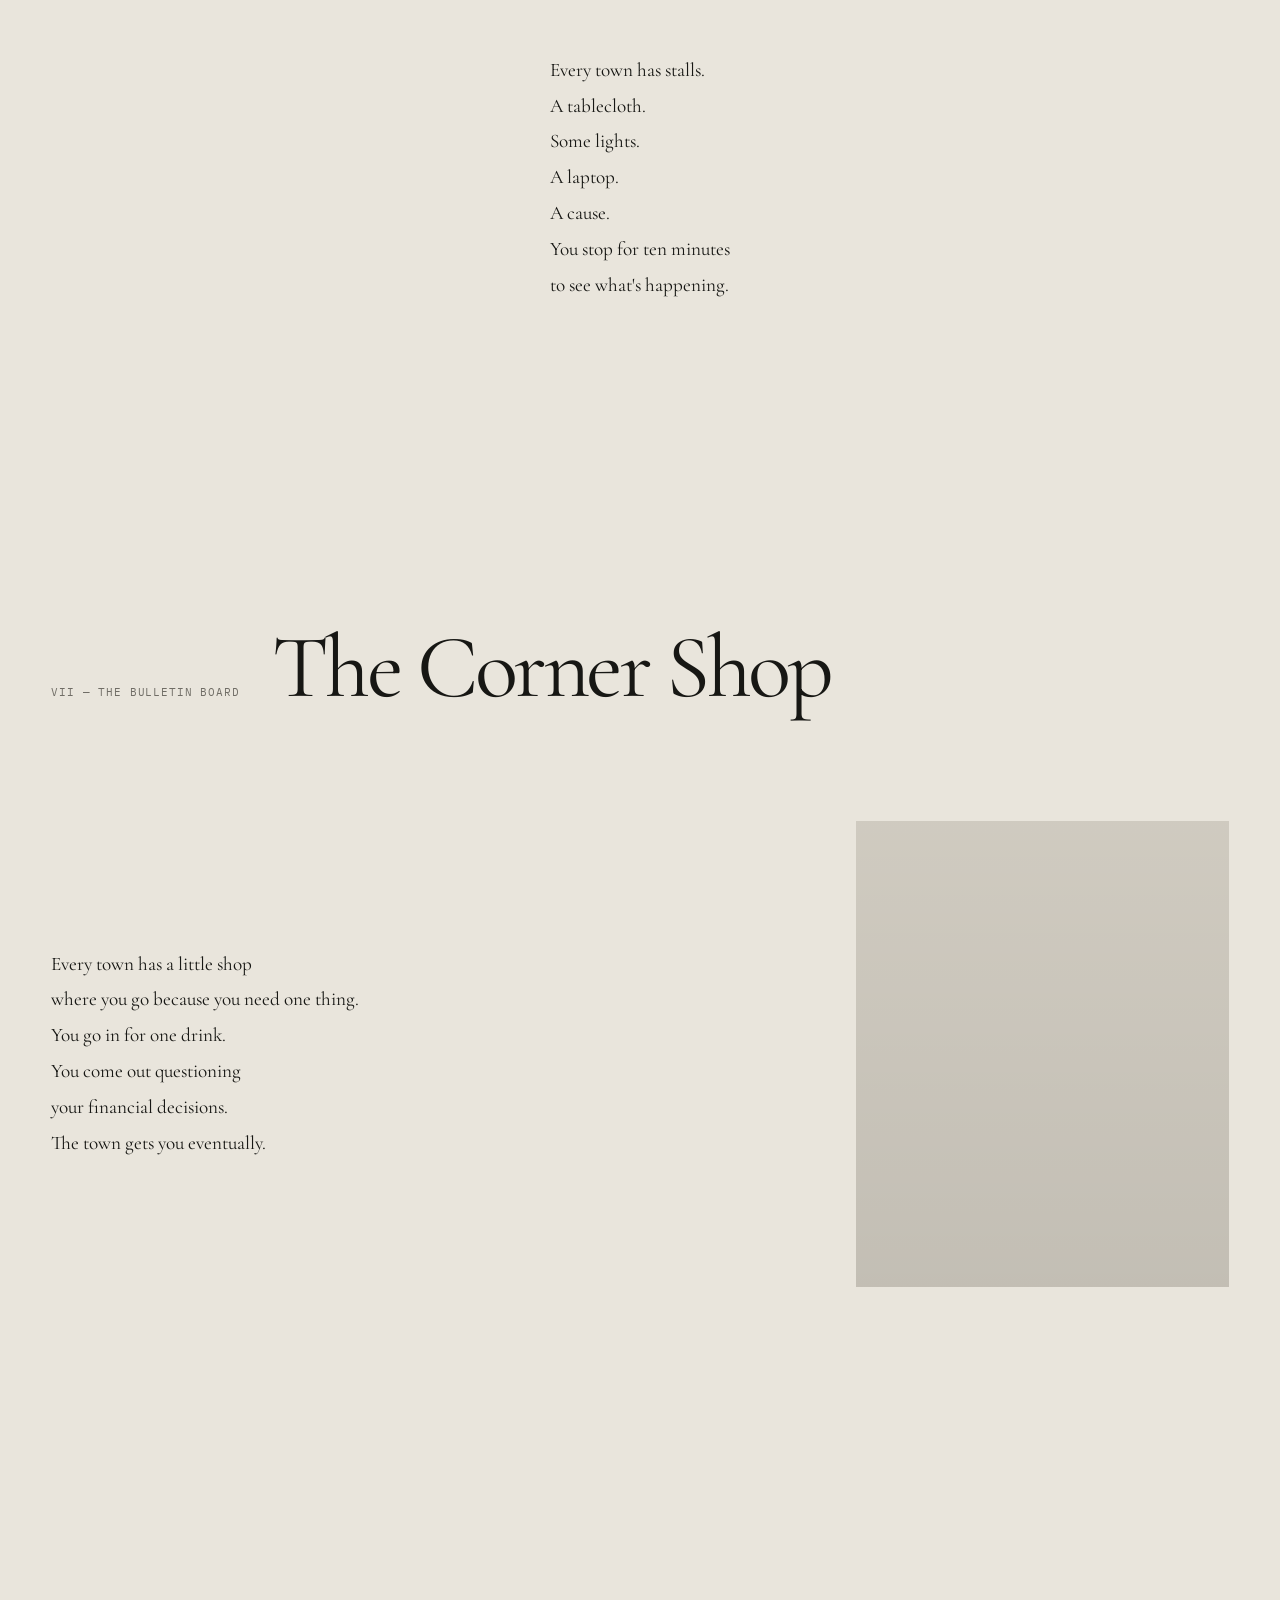
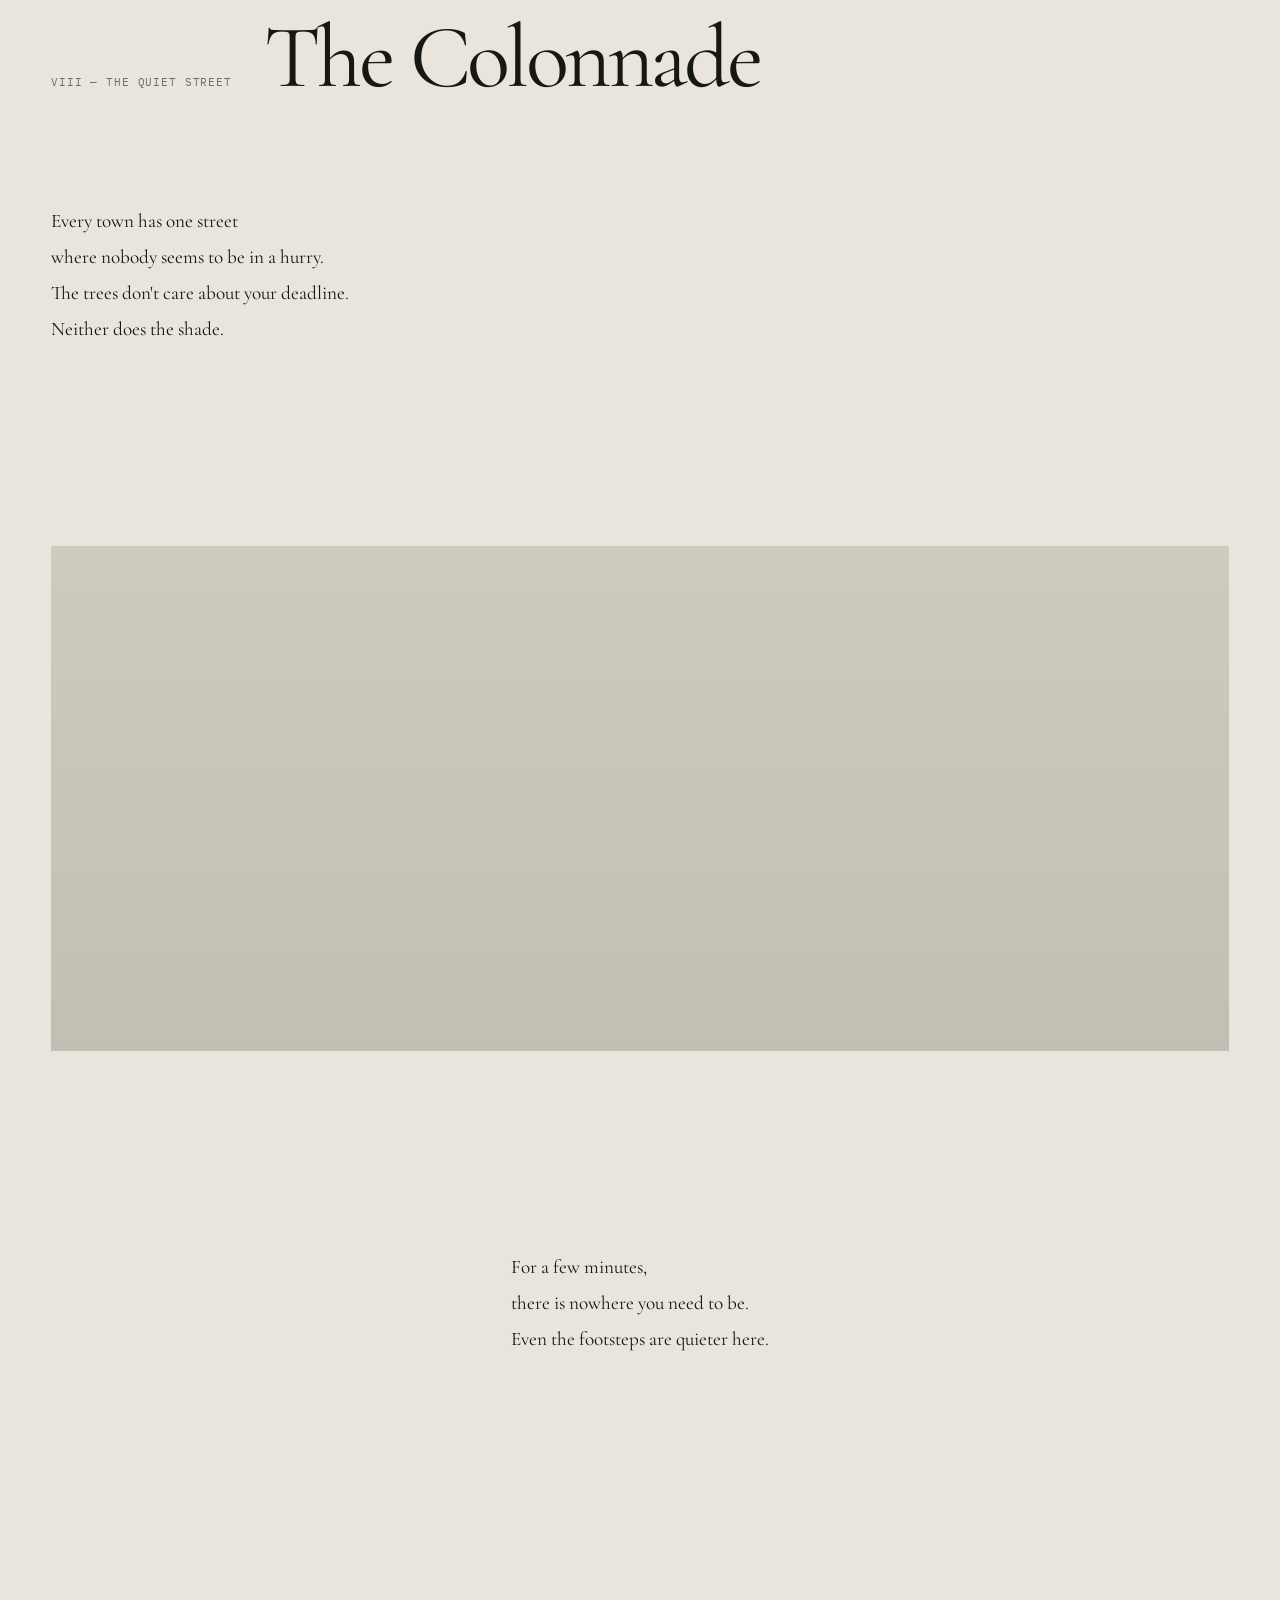
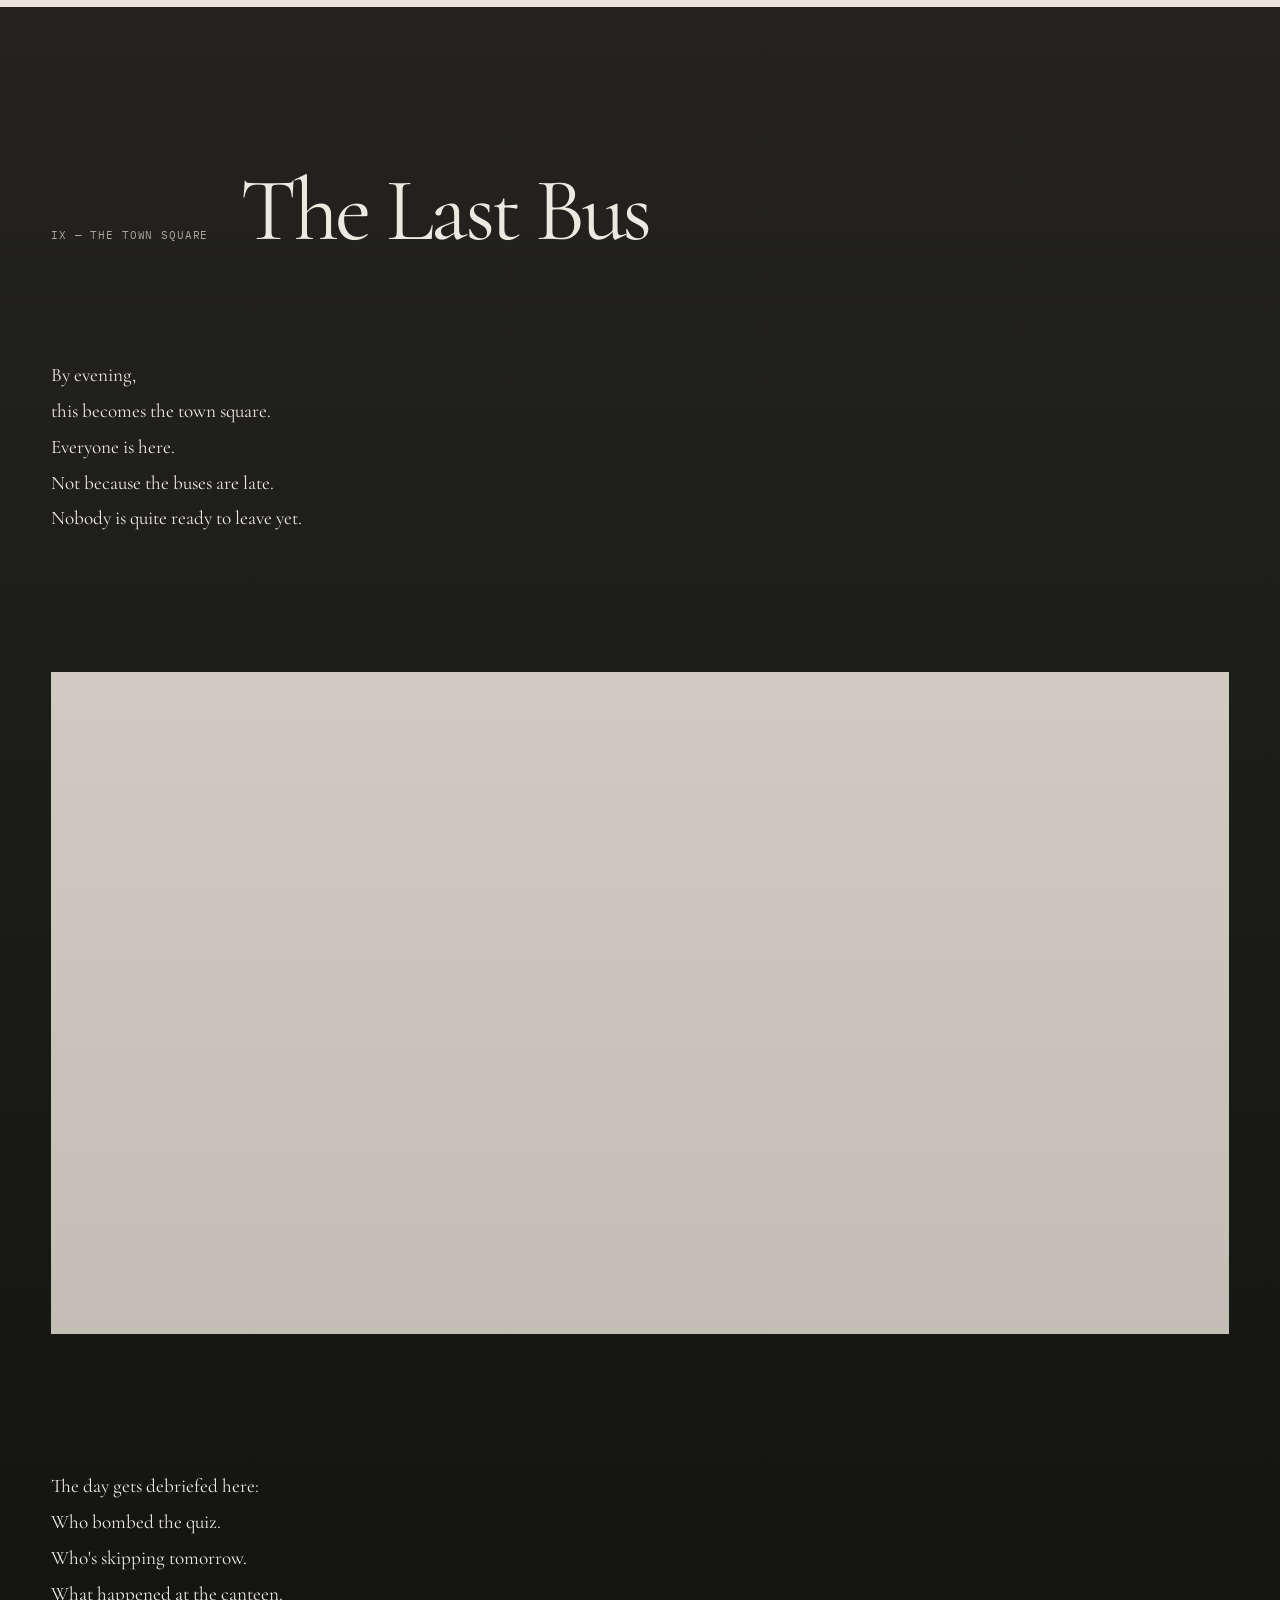
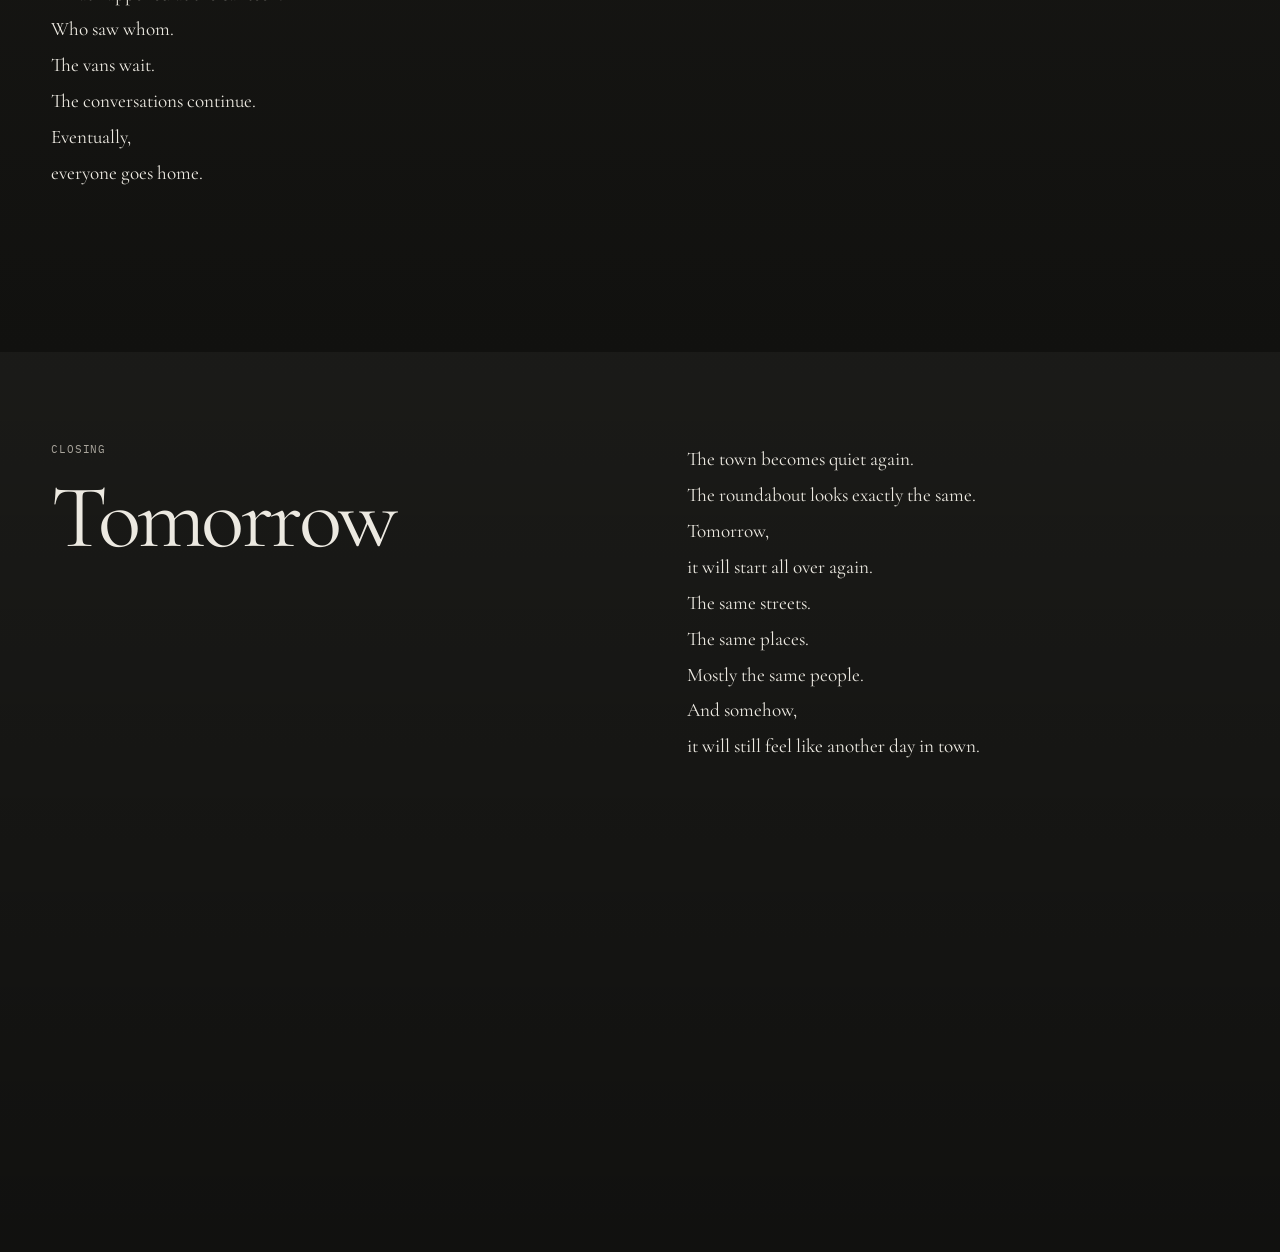
==== commit c1580259: "Updated UI" ====
--- a/index.html
+++ b/index.html
@@ -3,653 +3,267 @@
 <head>
   <meta charset="utf-8">
   <meta name="viewport" content="width=device-width, initial-scale=1, viewport-fit=cover">
-  <title>If My University Was a Small Town — a photographic story</title>
-  <meta name="description" content="A photographic story: one day in the small town that is my university, from morning to evening.">
-  <meta name="theme-color" content="#E8E3D8">
-
-  <!-- Inline favicon (a roundabout) so the browser never requests a missing favicon.ico -->
-  <link rel="icon" href="data:image/svg+xml,%3Csvg xmlns='http://www.w3.org/2000/svg' viewBox='0 0 32 32'%3E%3Ccircle cx='16' cy='16' r='11' fill='none' stroke='%238A3F32' stroke-width='3'/%3E%3C/svg%3E">
-
-  <!-- Marks the page as JS-enabled so scroll-reveal styles only apply when the script can reveal them -->
+  <title>If My University Was a Small Town</title>
+  <meta name="description" content="If My University Was a Small Town — a photographic story.">
+  <meta name="theme-color" content="#11110f">
   <script>document.documentElement.classList.add('js');</script>
-
   <link rel="preconnect" href="https://fonts.googleapis.com">
   <link rel="preconnect" href="https://fonts.gstatic.com" crossorigin>
-  <link href="https://fonts.googleapis.com/css2?family=Cormorant+Garamond:ital,wght@0,400;0,500;1,400;1,500&family=IBM+Plex+Mono:wght@400;500&display=swap" rel="stylesheet">
+  <link href="https://fonts.googleapis.com/css2?family=Cormorant+Garamond:wght@400;500&family=IBM+Plex+Mono:wght@400;500&display=swap" rel="stylesheet">
   <link rel="stylesheet" href="css/style.css">
 </head>
 <body>
 
-<a class="skip-link" href="#gate">Skip the opening</a>
-
-<!-- ==========================================================
-     CHROME — the only "navigation": a project mark, a town clock
-     with the current chapter, and a bus route down the right edge.
-     Its colours flip between light and dark to stay legible.
-     ========================================================== -->
-<div class="chrome" id="chrome">
-  <p class="chrome__title mono" data-zone="top">If my university was a small town</p>
-
-  <div class="hud" data-zone="bottom" aria-hidden="true">
-    <span class="hud__time mono" id="hudTime">07:30</span>
-    <span class="hud__chapter" id="hudChapter">
-      <span class="hud__num mono" id="hudNum">Prologue</span>
-      <span class="hud__name" id="hudName">The Roundabout</span>
-    </span>
-  </div>
-
-  <nav class="route" id="route" data-zone="mid" aria-label="Chapters">
-    <ol class="route__list">
-      <li class="route__stop" style="--i:0"><a href="#top" aria-label="Prologue: The Roundabout"><span class="route__label">The Roundabout</span></a></li>
-      <li class="route__stop" style="--i:1"><a href="#gate" aria-label="Chapter I: The Gate"><span class="route__label">I · The Gate</span></a></li>
-      <li class="route__stop" style="--i:2"><a href="#market-road" aria-label="Chapter II: Market Road"><span class="route__label">II · Market Road</span></a></li>
-      <li class="route__stop" style="--i:3"><a href="#town-hall" aria-label="Chapter III: The Town Hall"><span class="route__label">III · The Town Hall</span></a></li>
-      <li class="route__stop" style="--i:4"><a href="#stadium" aria-label="Chapter IV: The Stadium"><span class="route__label">IV · The Stadium</span></a></li>
-      <li class="route__stop" style="--i:5"><a href="#gossip-corner" aria-label="Chapter V: Gossip Corner"><span class="route__label">V · Gossip Corner</span></a></li>
-      <li class="route__stop" style="--i:6"><a href="#bazaar-stall" aria-label="Chapter VI: The Bazaar Stall"><span class="route__label">VI · The Bazaar Stall</span></a></li>
-      <li class="route__stop" style="--i:7"><a href="#bulletin-board" aria-label="Chapter VII: The Bulletin Board"><span class="route__label">VII · The Bulletin Board</span></a></li>
-      <li class="route__stop" style="--i:8"><a href="#colonnade" aria-label="Chapter VIII: The Colonnade"><span class="route__label">VIII · The Colonnade</span></a></li>
-      <li class="route__stop" style="--i:9"><a href="#last-bus" aria-label="Chapter IX: The Last Bus"><span class="route__label">IX · The Last Bus</span></a></li>
-    </ol>
-    <span class="route__bus" aria-hidden="true"></span>
-  </nav>
-</div>
-
-
-<!-- ==========================================================
-     OPENING + PROLOGUE — THE ROUNDABOUT
-     A tall "scene": the stage stays pinned while scroll drives a
-     circular iris (a roundabout) that opens from the title into
-     the first photograph. The scene's --p (0→1) is set by script.js.
-     ========================================================== -->
-<header class="opening scene" id="top" data-scene="sticky"
-        data-chapter="Prologue" data-name="The Roundabout"
-        data-time="07:30" data-time-at="0"
-        data-tone="dark" data-tone-from="0.65">
-  <div class="scene__stage opening__stage">
-
-    <div class="opening__title">
-      <h1 class="opening__h1">
-        <span>If my university</span>
-        <span>was a small town</span>
-      </h1>
-      <p class="opening__sub mono">A photographic story</p>
-      <p class="opening__cue mono" aria-hidden="true">Scroll to enter</p>
-    </div>
-
-    <div class="opening__iris">
-      <figure class="photo photo--dark photo--scrim r-full" data-photo="roundabout" data-priority
-              data-label="Roundabout photograph" data-spec="Full-bleed · 16 : 9 · 2560 × 1440 px">
-        <div class="photo__media"></div>
-      </figure>
-      <p class="line line--scrub line--onphoto opening__line">From above, the town looks smaller than it really is.</p>
-    </div>
-
-  </div>
-  <h2 class="sr-only">Prologue — The Roundabout</h2>
+<a class="skip-link" href="#story">Skip to story</a>
+
+<header class="site-header" id="top">
+  <div class="site-header__title">If My University Was a Small Town</div>
+  <div class="site-header__progress" aria-hidden="true"><span></span></div>
 </header>
 
-
 <main id="story">
 
-  <!-- Prologue continues: the town seen from above, before anyone is in it -->
-  <div class="prologue-rest">
-    <div class="space space--lg"></div>
-
-    <div class="beat beat--center">
-      <p class="line">Nobody remembers when the day actually started.</p>
-    </div>
-
-    <div class="space space--md"></div>
-
-    <div class="beat">
-      <div class="overlap">
-        <figure class="photo r-4x3 overlap__a" data-photo="campus-surround" data-reveal="wipe-right"
-                data-label="Surrounding campus photograph" data-spec="4 : 3 · 2400 × 1800 px">
-          <div class="photo__media" data-parallax="0.7"></div>
-        </figure>
-        <figure class="photo r-3x4 overlap__b" data-photo="aerial-palms" data-reveal="wipe-up"
-                data-label="Aerial view over palms photograph" data-spec="3 : 4 · 1800 × 2400 px">
-          <div class="photo__media" data-parallax="-0.8"></div>
-        </figure>
-        <p class="line line--sm overlap__line">The palms are the only residents who never leave.</p>
-      </div>
-    </div>
-
-    <div class="space space--xl"></div>
-  </div>
-
-
-  <!-- ========================================================
-       I — THE GATE
-       The morning begins; the town wakes up.
-       ======================================================== -->
-  <section class="chapter" id="gate" data-chapter="I" data-name="The Gate" aria-labelledby="h-gate">
-    <div class="beat">
-      <h2 class="chapter-mark" id="h-gate" data-reveal="fade">
-        <span class="chapter-mark__num mono">I</span>
-        <span class="chapter-mark__name">The Gate</span>
-      </h2>
-    </div>
-
-    <div class="space space--md"></div>
-
-    <div class="beat">
-      <p class="line line--narrow">Every town has a way in.</p>
-    </div>
-
-    <div class="space space--md"></div>
-
-    <div class="beat">
-      <div class="duo">
-        <div class="duo__small">
-          <p class="line line--sm">The name is on the wall before you’ve taken three steps in.</p>
-          <figure class="photo r-3x4" data-photo="gate-sign" data-reveal="wipe-up"
-                  data-label="Gate sign photograph" data-spec="3 : 4 · 1800 × 2400 px">
-            <div class="photo__media" data-parallax="0.6"></div>
-          </figure>
+  <section class="opening scene" aria-labelledby="opening-title">
+    <div class="scene__stage">
+      <div class="opening__image photo photo--hero" data-photo="roundabout" data-priority aria-hidden="true"></div>
+
+      <div class="opening__copy">
+        <h1 id="opening-title">If My University Was a Small Town</h1>
+        <div class="opening__narrative">
+          <p>It never asked to be one.</p>
+          <p>It just quietly became one.</p>
+          <p>A town with an entrance,</p>
+          <p>a market, a town hall, a stadium,</p>
+          <p>places to gossip, places to wander (even if it’s limited).</p>
         </div>
-        <figure class="photo r-4x3" data-photo="atrium" data-reveal="wipe-left"
-                data-label="Atrium photograph" data-spec="4 : 3 · 2400 × 1800 px">
-          <div class="photo__media" data-parallax="-0.6"></div>
-        </figure>
-      </div>
-    </div>
-
-    <div class="space space--lg"></div>
-
-    <div class="beat">
-      <p class="line" data-time="09:00">By nine, the town has already started moving.</p>
-    </div>
-
-    <div class="space space--sm"></div>
-
-    <!-- a moment with no text: the atrium, wide, drifting slowly sideways -->
-    <figure class="photo photo--pan r-tall" data-photo="atrium-wide" data-reveal="wipe-right"
-            data-label="Atrium wide photograph" data-spec="Full-bleed · 16 : 9 · 2560 × 1440 px">
-      <div class="photo__media" data-pan="5"></div>
-    </figure>
-
-    <div class="space space--md"></div>
-  </section>
-
-
-  <!-- ========================================================
-       II — MARKET ROAD   (fast: short gaps, quick reveals)
-       Not about food. About the fifteen minutes between classes.
-       ======================================================== -->
-  <section class="chapter" id="market-road" data-chapter="II" data-name="Market Road" data-pace="fast" aria-labelledby="h-market">
-    <div class="beat">
-      <h2 class="chapter-mark" id="h-market" data-reveal="fade">
-        <span class="chapter-mark__num mono">II</span>
-        <span class="chapter-mark__name">Market Road</span>
-      </h2>
-    </div>
-
-    <div class="space space--md"></div>
-
-    <div class="beat beat--center">
-      <p class="line" data-time="09:55">The first stop is never planned.</p>
-    </div>
-
-    <div class="space space--sm"></div>
-
-    <div class="beat">
-      <figure class="photo r-16x10 frame-center" data-photo="canteen-fridge" data-reveal="wipe-up"
-              data-label="Canteen fridge photograph" data-spec="16 : 10 · 2400 × 1500 px">
-        <div class="photo__media" data-parallax="0.6"></div>
-      </figure>
-    </div>
-
-    <div class="space space--md"></div>
-
-    <div class="beat beat--center">
-      <p class="line line--sm">Market Road doesn’t sell anything you need.</p>
-    </div>
-
-    <div class="space space--sm"></div>
-
-    <div class="beat">
-      <div class="pair">
-        <figure class="photo r-4x3" data-photo="food-stall" data-reveal="wipe-right" data-drift="-34"
-                data-label="Red-tented food stall photograph" data-spec="4 : 3 · 2400 × 1800 px">
-          <div class="photo__media" data-parallax="0.5"></div>
-        </figure>
-        <figure class="photo r-4x3" data-photo="foosball" data-reveal="wipe-left" data-drift="34"
-                data-label="Foosball table photograph" data-spec="4 : 3 · 2400 × 1800 px">
-          <div class="photo__media" data-parallax="-0.5"></div>
-        </figure>
-      </div>
-    </div>
-
-    <div class="space space--sm"></div>
-
-    <div class="beat beat--center">
-      <p class="line line--sm" data-time="10:25">It sells fifteen minutes between one class and the next.</p>
-    </div>
-    <div class="beat beat--center">
-      <p class="line line--sm line--soft line--it">And business is always good.</p>
-    </div>
-
-    <div class="space space--lg"></div>
-  </section>
-
-
-  <!-- ========================================================
-       III — THE TOWN HALL   (sticky cinematic scene)
-       The atrium is pinned; three lines cross it as you scroll.
-       ======================================================== -->
-  <section class="chapter" id="town-hall" data-chapter="III" data-name="The Town Hall" data-pace="fast" aria-labelledby="h-hall">
-    <div class="beat">
-      <h2 class="chapter-mark" id="h-hall" data-reveal="fade">
-        <span class="chapter-mark__num mono">III</span>
-        <span class="chapter-mark__name">The Town Hall</span>
-      </h2>
-    </div>
-
-    <div class="space space--md"></div>
-
-    <div class="scene scene--hall" data-scene="sticky" data-tone="dark" data-time="10:45" data-time-at="0">
-      <div class="scene__stage">
-        <figure class="photo photo--dark photo--scrim photo--scrim-deep r-full" data-photo="town-hall-banners"
-                data-label="Town hall banners photograph" data-spec="Full-bleed · 16 : 9 · 2560 × 1440 px">
-          <div class="photo__media"></div>
-        </figure>
-      </div>
-      <p class="line line--onphoto hall__line hall__line--1" data-drift="-46">Someone is late.</p>
-      <p class="line line--onphoto hall__line hall__line--2" data-drift="46">Someone is always late.</p>
-      <p class="line line--onphoto hall__line hall__line--3" data-drift="-46">The market is open.</p>
-    </div>
-
-    <div class="space space--md"></div>
-
-    <div class="beat">
-      <div class="cluster cluster--hall">
-        <figure class="photo r-2x3 cluster__a" data-photo="stairs-crowd" data-reveal="wipe-up"
-                data-label="Stairs and crowd photograph" data-spec="2 : 3 · 1600 × 2400 px">
-          <div class="photo__media" data-parallax="0.6"></div>
-        </figure>
-        <figure class="photo r-4x3 cluster__b" data-photo="wide-hall" data-reveal="wipe-left"
-                data-label="Wide atrium hall photograph" data-spec="4 : 3 · 2400 × 1800 px">
-          <div class="photo__media" data-parallax="-0.5"></div>
-        </figure>
-      </div>
-    </div>
-
-    <div class="space space--sm"></div>
-
-    <div class="beat beat--center">
-      <p class="line line--sm line--soft line--it">Nobody is buying anything.</p>
-    </div>
-
-    <div class="space space--lg"></div>
-  </section>
-
-
-  <!-- ========================================================
-       IV — THE STADIUM   (the loudest chapter: cuts, not dissolves)
-       ======================================================== -->
-  <section class="chapter" id="stadium" data-chapter="IV" data-name="The Stadium" data-pace="fast" aria-labelledby="h-stadium">
-    <div class="beat">
-      <h2 class="chapter-mark" id="h-stadium" data-reveal="fade">
-        <span class="chapter-mark__num mono">IV</span>
-        <span class="chapter-mark__name">The Stadium</span>
-      </h2>
-    </div>
-
-    <div class="space space--sm"></div>
-
-    <div class="beat beat--center">
-      <p class="line" data-time="11:30">The match has started.</p>
-    </div>
-
-    <div class="space space--sm"></div>
-
-    <div class="beat">
-      <figure class="photo r-16x9 r-16x9--stadium" data-photo="badminton-hall" data-reveal="wipe-right"
-              data-label="Badminton hall photograph" data-spec="16 : 9 · 2560 × 1440 px">
-        <div class="photo__media" data-parallax="0.5"></div>
-      </figure>
-    </div>
-
-    <div class="space space--sm"></div>
-
-    <div class="beat beat--right">
-      <p class="line line--sm">Once a year, everyone remembers they know how to play.</p>
-    </div>
-
-    <div class="space space--sm"></div>
-
-    <!-- the match itself: edge to edge, panning sideways like a camera following the rally -->
-    <figure class="photo photo--pan r-21x9 r-21x9--match" data-photo="badminton-match" data-reveal="wipe-left"
-            data-label="Badminton match photograph" data-spec="21 : 9 · 2800 × 1200 px">
-      <div class="photo__media" data-pan="-5"></div>
-    </figure>
-
-    <div class="space space--sm"></div>
-
-    <div class="beat beat--center">
-      <p class="line">Now everyone cares about the score.</p>
-    </div>
-
-    <div class="space space--sm"></div>
-
-    <div class="beat">
-      <div class="stands">
-        <figure class="photo r-4x3 stands__banner" data-photo="bsf-banner" data-reveal="wipe-up"
-                data-label="BSF 2025 banner photograph" data-spec="4 : 3 · 2400 × 1800 px">
-          <div class="photo__media" data-parallax="0.6"></div>
-        </figure>
-        <figure class="photo r-2x3 stands__chairs" data-photo="folding-chairs" data-reveal="wipe-down"
-                data-label="Folding chairs photograph" data-spec="2 : 3 · 1600 × 2400 px">
-          <div class="photo__media" data-parallax="-0.6"></div>
-        </figure>
-        <p class="line line--sm stands__line" data-time="12:00">By noon, nobody remembers why they came outside.</p>
-        <figure class="photo r-4x3 stands__crowd" data-photo="spectators" data-reveal="wipe-right"
-                data-label="Spectators photograph" data-spec="4 : 3 · 2400 × 1800 px">
-          <div class="photo__media" data-parallax="0.5"></div>
-        </figure>
-      </div>
-    </div>
-
-    <!-- the town exhales: a long gap before the quiet half of the day -->
-    <div class="space space--xl"></div>
-    <div class="space space--lg"></div>
-  </section>
-
-
-  <!-- ========================================================
-       V — GOSSIP CORNER   (slow, intimate: dissolves, long gaps)
-       ======================================================== -->
-  <section class="chapter" id="gossip-corner" data-chapter="V" data-name="Gossip Corner" data-pace="slow" aria-labelledby="h-gossip">
-    <div class="beat">
-      <h2 class="chapter-mark" id="h-gossip" data-reveal="fade">
-        <span class="chapter-mark__num mono">V</span>
-        <span class="chapter-mark__name">Gossip Corner</span>
-      </h2>
-    </div>
-
-    <div class="space space--lg"></div>
-
-    <div class="beat beat--center">
-      <p class="line" data-time="13:10">Every town has a step where people stay longer than they planned.</p>
-    </div>
-
-    <div class="space space--lg"></div>
-
-    <div class="beat">
-      <div class="gossip">
-        <figure class="photo r-4x5 gossip__photo" data-photo="steps-talking" data-reveal="fade"
-                data-label="Steps — two people talking photograph" data-spec="4 : 5 · 1600 × 2000 px">
-          <div class="photo__media"></div>
-        </figure>
-        <p class="line line--sm line--soft gossip__line">News travels faster when nobody is trying to spread it.</p>
-      </div>
-    </div>
-
-    <div class="space space--xl"></div>
-  </section>
-
-
-  <!-- ========================================================
-       VI — THE BAZAAR STALL
-       Student organisations as market stalls.
-       ======================================================== -->
-  <section class="chapter" id="bazaar-stall" data-chapter="VI" data-name="The Bazaar Stall" data-pace="slow" aria-labelledby="h-bazaar">
-    <div class="beat">
-      <h2 class="chapter-mark" id="h-bazaar" data-reveal="fade">
-        <span class="chapter-mark__num mono">VI</span>
-        <span class="chapter-mark__name">The Bazaar Stall</span>
-      </h2>
-    </div>
-
-    <div class="space space--md"></div>
-
-    <div class="beat">
-      <p class="line" data-time="14:15">Every stall has a cause, a tablecloth and one very patient volunteer.</p>
-    </div>
-
-    <div class="space space--md"></div>
-
-    <!-- the stall slides in from beyond the right edge of the screen -->
-    <div class="beat">
-      <figure class="photo r-4x3 bleed-right" data-photo="acmw-booth" data-reveal="wipe-left" data-drift="-56"
-              data-label="ACM-W booth photograph" data-spec="4 : 3 · 2400 × 1800 px">
-        <div class="photo__media" data-parallax="0.5"></div>
-      </figure>
-    </div>
-
-    <div class="space space--sm"></div>
-
-    <div class="beat">
-      <p class="line line--sm line--soft">Nothing here costs money. Everything costs an afternoon.</p>
-    </div>
-
-    <div class="space space--xl"></div>
-  </section>
-
-
-  <!-- ========================================================
-       VII — THE BULLETIN BOARD   (very quiet)
-       The smallest event becomes town news.
-       ======================================================== -->
-  <section class="chapter" id="bulletin-board" data-chapter="VII" data-name="The Bulletin Board" data-pace="slow" aria-labelledby="h-bulletin">
-    <div class="beat">
-      <h2 class="chapter-mark chapter-mark--center" id="h-bulletin" data-reveal="fade">
-        <span class="chapter-mark__num mono">VII</span>
-        <span class="chapter-mark__name">The Bulletin Board</span>
-      </h2>
-    </div>
-
-    <div class="space space--lg"></div>
-
-    <div class="beat beat--center">
-      <p class="line line--sm" data-time="15:20">Some notices are read by everyone.</p>
-    </div>
-
-    <div class="space space--md"></div>
-
-    <div class="pinned">
-      <span class="pin" aria-hidden="true"></span>
-      <figure class="photo r-4x5" data-photo="whiteboard-note" data-reveal="fade"
-              data-label="Whiteboard lost-and-found note photograph" data-spec="4 : 5 · 1600 × 2000 px">
-        <div class="photo__media"></div>
-      </figure>
-    </div>
-
-    <div class="space space--md"></div>
-
-    <div class="beat beat--center">
-      <p class="line line--sm line--soft line--it">Most of them are about someone’s missing umbrella.</p>
-    </div>
-
-    <div class="space space--xl"></div>
-  </section>
-
-
-  <!-- ========================================================
-       VIII — THE COLONNADE   (the atmospheric chapter)
-       Most whitespace in the story. A slow dissolve between two
-       photographs, then small images set far apart.
-       ======================================================== -->
-  <section class="chapter" id="colonnade" data-chapter="VIII" data-name="The Colonnade" data-pace="hush" aria-labelledby="h-colonnade">
-    <div class="beat">
-      <h2 class="chapter-mark" id="h-colonnade" data-reveal="fade">
-        <span class="chapter-mark__num mono">VIII</span>
-        <span class="chapter-mark__name">The Colonnade</span>
-      </h2>
-    </div>
-
-    <div class="space space--lg"></div>
-
-    <div class="beat">
-      <p class="line line--sm line--narrow" data-time="16:15">There are places in every town where nothing is supposed to happen.</p>
-    </div>
-
-    <div class="space space--xl"></div>
-
-    <div class="scene scene--dissolve" data-scene="sticky" data-time="16:40" data-time-at="0">
-      <div class="scene__stage">
-        <div class="dissolve">
-          <figure class="photo r-4x5 dissolve__a" data-photo="colonnade-arches"
-                  data-label="Colonnade arches photograph" data-spec="4 : 5 · 1600 × 2000 px">
-            <div class="photo__media"></div>
-          </figure>
-          <figure class="photo r-4x5 dissolve__b" data-photo="ivy-walls"
-                  data-label="Ivy-covered wall photograph" data-spec="4 : 5 · 1600 × 2000 px">
-            <div class="photo__media"></div>
-          </figure>
-          <p class="line line--sm line--scrub dissolve__line">The ivy has been here longer than the timetable.</p>
+      </div>
+    </div>
+  </section>
+
+  <section class="prologue section" id="roundabout" aria-labelledby="roundabout-title">
+    <div class="section-heading reveal">
+      <span class="section-number">Prologue</span>
+      <h2 id="roundabout-title">The Roundabout</h2>
+    </div>
+    <div class="story-grid">
+      <div class="story-copy reveal">
+        <p>Every town has a way in.</p>
+        <p>Every day starts here,</p>
+        <p>one way or another.</p>
+      </div>
+      <div class="photo photo--portrait reveal" data-photo="roundabout-detail" aria-hidden="true"></div>
+    </div>
+  </section>
+
+  <section class="chapter section" id="gate" aria-labelledby="gate-title">
+    <div class="section-heading reveal">
+      <span class="section-number">I — The Main Street</span>
+      <h2 id="gate-title">The Gate</h2>
+    </div>
+    <div class="story-grid story-grid--wide">
+      <div class="photo photo--landscape reveal" data-photo="gate" aria-hidden="true"></div>
+      <div class="story-copy reveal">
+        <p>You walk in,</p>
+        <p>and the town makes sure you know exactly where you are.</p>
+        <p>The name is on the wall</p>
+        <p>before you've taken three steps.</p>
+        <p>By eight,</p>
+        <p>everyone is moving like they're already late.</p>
+        <p>The town is awake.</p>
+      </div>
+    </div>
+  </section>
+
+  <section class="chapter section" id="market-road" aria-labelledby="market-title">
+    <div class="section-heading reveal">
+      <span class="section-number">II — Market Road</span>
+      <h2 id="market-title">The Canteen</h2>
+    </div>
+    <div class="story-stack">
+      <div class="story-copy reveal">
+        <p>The canteen has a reputation.</p>
+        <p>Ask anyone who's been here longer than a semester</p>
+        <p>and they'll tell you it used to be better.</p>
+        <p>Somehow,</p>
+        <p>everyone still ends up here.</p>
+      </div>
+      <div class="photo photo--wide reveal" data-photo="canteen" aria-hidden="true"></div>
+      <div class="story-copy story-copy--narrow reveal">
+        <p>Fifteen minutes between classes</p>
+        <p>and the line is still fifteen minutes long.</p>
+        <p>Business is always good.</p>
+      </div>
+    </div>
+  </section>
+
+  <section class="chapter section section--dark" id="town-hall" aria-labelledby="hall-title">
+    <div class="section-heading reveal">
+      <span class="section-number">III — Town Hall</span>
+      <h2 id="hall-title">The Gathering Place</h2>
+    </div>
+    <div class="story-grid story-grid--reverse">
+      <div class="story-copy reveal">
+        <p>Every town has somewhere</p>
+        <p>where everyone eventually passes through.</p>
+        <p>Someone's always late.</p>
+        <p>Someone's always explaining why.</p>
+        <p>Announcements happen.</p>
+        <p>People meet.</p>
+        <p>People wait.</p>
+        <p>And somehow,</p>
+        <p>half the town seems to know what happened</p>
+        <p>before anyone actually says it.</p>
+      </div>
+      <div class="photo photo--portrait reveal" data-photo="gathering-place" aria-hidden="true"></div>
+    </div>
+  </section>
+
+  <section class="chapter section" id="court" aria-labelledby="court-title">
+    <div class="section-heading reveal">
+      <span class="section-number">IV — The Town Stadium</span>
+      <h2 id="court-title">The Court</h2>
+    </div>
+    <div class="story-stack story-stack--center">
+      <div class="story-copy reveal">
+        <p>Every town needs somewhere to play.</p>
+        <p>Want to play badminton?</p>
+        <p>First, find whoever has the rackets.</p>
+        <p>Need a place to take a break in between of classes?</p>
+        <p>You’ve come to the right place.</p>
+      </div>
+      <div class="photo photo--cinema reveal" data-photo="court" aria-hidden="true"></div>
+    </div>
+  </section>
+
+  <section class="chapter section" id="steps" aria-labelledby="steps-title">
+    <div class="section-heading reveal">
+      <span class="section-number">V — Gossip Corner</span>
+      <h2 id="steps-title">The Steps</h2>
+    </div>
+    <div class="story-grid">
+      <div class="photo photo--portrait reveal" data-photo="steps" aria-hidden="true"></div>
+      <div class="story-copy reveal">
+        <p>Every town has a place</p>
+        <p>where fifteen minutes quietly becomes an hour.</p>
+        <p>Nobody is spreading rumours.</p>
+        <p>They're just catching up.</p>
+        <p>About the quiz.</p>
+        <p>The canteen.</p>
+        <p>Someone's assignment.</p>
+        <p>Something that happened five minutes ago.</p>
+        <p>News travels quickly</p>
+        <p>when everyone already knows everyone.</p>
+      </div>
+    </div>
+  </section>
+
+  <section class="chapter section" id="stall" aria-labelledby="stall-title">
+    <div class="section-heading reveal">
+      <span class="section-number">VI — The Bazaar</span>
+      <h2 id="stall-title">The Stall</h2>
+    </div>
+    <div class="story-stack">
+      <div class="photo photo--wide reveal" data-photo="stall" aria-hidden="true"></div>
+      <div class="story-copy story-copy--narrow reveal">
+        <p>Every town has stalls.</p>
+        <p>A tablecloth.</p>
+        <p>Some lights.</p>
+        <p>A laptop.</p>
+        <p>A cause.</p>
+        <p>You stop for ten minutes</p>
+        <p>to see what's happening.</p>
+      </div>
+    </div>
+  </section>
+
+  <section class="chapter section" id="corner-shop" aria-labelledby="shop-title">
+    <div class="section-heading reveal">
+      <span class="section-number">VII — The Bulletin Board</span>
+      <h2 id="shop-title">The Corner Shop</h2>
+    </div>
+    <div class="story-grid story-grid--wide">
+      <div class="story-copy reveal">
+        <p>Every town has a little shop</p>
+        <p>where you go because you need one thing.</p>
+        <p>You go in for one drink.</p>
+        <p>You come out questioning</p>
+        <p>your financial decisions.</p>
+        <p>The town gets you eventually.</p>
+      </div>
+      <div class="photo photo--portrait reveal" data-photo="corner-shop" aria-hidden="true"></div>
+    </div>
+  </section>
+
+  <section class="chapter section section--quiet" id="colonnade" aria-labelledby="colonnade-title">
+    <div class="section-heading reveal">
+      <span class="section-number">VIII — The Quiet Street</span>
+      <h2 id="colonnade-title">The Colonnade</h2>
+    </div>
+    <div class="story-stack story-stack--quiet">
+      <div class="story-copy reveal">
+        <p>Every town has one street</p>
+        <p>where nobody seems to be in a hurry.</p>
+        <p>The trees don't care about your deadline.</p>
+        <p>Neither does the shade.</p>
+      </div>
+      <div class="photo photo--cinema reveal" data-photo="colonnade" aria-hidden="true"></div>
+      <div class="story-copy story-copy--narrow reveal">
+        <p>For a few minutes,</p>
+        <p>there is nowhere you need to be.</p>
+        <p>Even the footsteps are quieter here.</p>
+      </div>
+    </div>
+  </section>
+
+  <section class="chapter section section--evening" id="last-bus" aria-labelledby="bus-title">
+    <div class="section-heading reveal">
+      <span class="section-number">IX — The Town Square</span>
+      <h2 id="bus-title">The Last Bus</h2>
+    </div>
+    <div class="story-stack">
+      <div class="story-copy reveal">
+        <p>By evening,</p>
+        <p>this becomes the town square.</p>
+        <p>Everyone is here.</p>
+        <p>Not because the buses are late.</p>
+        <p>Nobody is quite ready to leave yet.</p>
+      </div>
+      <div class="photo photo--hero-small reveal" data-photo="last-bus" aria-hidden="true"></div>
+      <div class="story-copy reveal">
+        <p>The day gets debriefed here:</p>
+        <p>Who bombed the quiz.</p>
+        <p>Who's skipping tomorrow.</p>
+        <p>What happened at the canteen.</p>
+        <p>Who saw whom.</p>
+        <p>The vans wait.</p>
+        <p>The conversations continue.</p>
+        <p>Eventually,</p>
+        <p>everyone goes home.</p>
+      </div>
+    </div>
+  </section>
+
+  <section class="closing scene section--closing" id="tomorrow" aria-labelledby="tomorrow-title">
+    <div class="scene__stage">
+      <div class="closing__image photo photo--hero" data-photo="roundabout-closing" aria-hidden="true"></div>
+      <div class="closing__copy">
+        <div class="section-heading reveal">
+          <span class="section-number">Closing</span>
+          <h2 id="tomorrow-title">Tomorrow</h2>
         </div>
-      </div>
-    </div>
-
-    <div class="space space--xxl"></div>
-
-    <div class="beat">
-      <div class="quiet quiet--left">
-        <figure class="photo r-3x2" data-photo="courtyard-walkway" data-reveal="fade"
-                data-label="Courtyard walkway photograph" data-spec="3 : 2 · 2100 × 1400 px">
-          <div class="photo__media" data-parallax="0.4"></div>
-        </figure>
-        <p class="line line--sm line--soft">Even the footsteps are quieter here.</p>
-      </div>
-    </div>
-
-    <div class="space space--xxl"></div>
-
-    <div class="beat">
-      <div class="quiet quiet--right">
-        <p class="line line--sm line--soft">Every town keeps one street for thinking.</p>
-        <figure class="photo r-2x3" data-photo="quiet-path" data-reveal="fade"
-                data-label="Quiet path photograph" data-spec="2 : 3 · 1400 × 2100 px">
-          <div class="photo__media" data-parallax="-0.4"></div>
-        </figure>
-      </div>
-    </div>
-
-    <div class="space space--xxl"></div>
-  </section>
-
-
-  <!-- ========================================================
-       IX — THE LAST BUS   (dusk: the page itself darkens)
-       ======================================================== -->
-  <section class="chapter chapter--dusk" id="last-bus" data-chapter="IX" data-name="The Last Bus" data-pace="slow" aria-labelledby="h-bus">
-
-    <!-- paper slowly becomes evening -->
-    <div class="dusk-fade" aria-hidden="true"></div>
-
-    <div class="dusk-body" data-tone="dark">
-
-      <div class="beat">
-        <h2 class="chapter-mark" id="h-bus" data-reveal="fade">
-          <span class="chapter-mark__num mono">IX</span>
-          <span class="chapter-mark__name">The Last Bus</span>
-        </h2>
-      </div>
-
-      <div class="space space--md"></div>
-
-      <div class="beat">
-        <p class="line" data-time="18:00">By six, the town starts putting itself away.</p>
-      </div>
-
-      <div class="space space--sm"></div>
-
-      <figure class="photo photo--dark r-tall" data-photo="group-trees" data-reveal="fade"
-              data-label="Group under trees photograph" data-spec="Full-bleed · 16 : 9 · 2560 × 1440 px">
-        <div class="photo__media" data-parallax="0.7"></div>
-      </figure>
-
-      <div class="space space--sm"></div>
-
-      <div class="beat beat--center">
-        <p class="line line--sm line--soft">Conversations become unfinished.</p>
-      </div>
-
-      <div class="space space--lg"></div>
-
-      <div class="beat">
-        <div class="evening-duo">
-          <figure class="photo photo--dark r-3x4" data-photo="golden-path" data-reveal="fade" data-drift="-26"
-                  data-label="Bags — golden-hour path photograph" data-spec="3 : 4 · 1800 × 2400 px">
-            <div class="photo__media" data-parallax="0.6"></div>
-          </figure>
-          <figure class="photo photo--dark r-3x4" data-photo="vans" data-reveal="fade" data-drift="26"
-                  data-label="Vans waiting photograph" data-spec="3 : 4 · 1800 × 2400 px">
-            <div class="photo__media" data-parallax="-0.6"></div>
-          </figure>
+        <div class="story-copy reveal">
+          <p>The town becomes quiet again.</p>
+          <p>The roundabout looks exactly the same.</p>
+          <p>Tomorrow,</p>
+          <p>it will start all over again.</p>
+          <p>The same streets.</p>
+          <p>The same places.</p>
+          <p>Mostly the same people.</p>
+          <p>And somehow,</p>
+          <p>it will still feel like another day in town.</p>
         </div>
       </div>
-
-      <div class="space space--md"></div>
-
-      <div class="beat beat--center">
-        <p class="line line--sm" data-time="18:20">Bags return to shoulders.</p>
-      </div>
-      <div class="space space--sm"></div>
-      <div class="beat beat--center">
-        <p class="line">The vans are waiting.</p>
-      </div>
-      <div class="space space--sm"></div>
-      <div class="beat beat--center">
-        <p class="line line--sm line--soft line--it">Nobody says goodbye properly.</p>
-      </div>
-
-      <div class="space space--xl"></div>
-
-      <figure class="photo photo--dark photo--pan r-21x9 r-21x9--match" data-photo="golden-hour-wide" data-reveal="fade"
-              data-label="Golden-hour paths photograph" data-spec="21 : 9 · 2800 × 1200 px">
-        <div class="photo__media" data-pan="5"></div>
-      </figure>
-
-      <div class="space space--md"></div>
-
-      <div class="beat beat--right">
-        <p class="line line--sm">The light is always the last to leave.</p>
-      </div>
-
-      <div class="space space--lg"></div>
-
-      <div class="beat">
-        <figure class="photo photo--dark r-4x5 frame-small" data-photo="evening" data-reveal="fade"
-                data-label="Evening photograph" data-spec="4 : 5 · 1600 × 2000 px">
-          <div class="photo__media" data-parallax="0.5"></div>
-        </figure>
-      </div>
-
-      <div class="space space--xxl"></div>
-
-      <!-- ====================================================
-           ENDING — the iris closes back into a roundabout.
-           Mirrors the opening: morning was paper, night is dark.
-           While it plays, the town clock runs through the night
-           back to where the day began.
-           ==================================================== -->
-      <section class="ending scene" id="ending" data-scene="sticky" data-tone="dark" data-time="18:45" data-time-at="0" aria-label="Ending">
-        <div class="scene__stage ending__stage">
-
-          <div class="ending__iris">
-            <figure class="photo photo--dark photo--scrim r-full" data-photo="roundabout-evening"
-                    data-label="Roundabout at evening photograph" data-spec="Full-bleed · 16 : 9 · 2560 × 1440 px">
-              <div class="photo__media"></div>
-            </figure>
-            <p class="line line--scrub line--onphoto ending__line">From above, it looks exactly the same.</p>
-          </div>
-
-          <div class="ending__title">
-            <p class="ending__h" aria-hidden="true">
-              <span>If my university</span>
-              <span>was a small town</span>
-            </p>
-            <p class="ending__last line line--scrub">Tomorrow, it will start again.</p>
-          </div>
-
-        </div>
-      </section>
-
-    </div><!-- /.dusk-body -->
+    </div>
   </section>
 
 </main>
--- a/css/style.css
+++ b/css/style.css
@@ -0,0 +1,430 @@
+/* IF MY UNIVERSITY WAS A SMALL TOWN */
+
+:root {
+  --paper: #e9e5dc;
+  --ink: #171714;
+  --muted: #706d66;
+  --line: rgba(23, 23, 20, .16);
+  --night: #11110f;
+  --night-ink: #ece9e1;
+  --night-muted: #aaa69d;
+  --accent: #8a3f32;
+  --gutter: clamp(1.25rem, 4vw, 4.5rem);
+  --max: 1440px;
+  --serif: "Cormorant Garamond", Georgia, serif;
+  --mono: "IBM Plex Mono", monospace;
+  --ease: cubic-bezier(.22, .61, .36, 1);
+}
+
+* { box-sizing: border-box; }
+
+html {
+  scroll-behavior: smooth;
+  background: var(--paper);
+}
+
+body {
+  margin: 0;
+  background: var(--paper);
+  color: var(--ink);
+  font-family: var(--serif);
+  font-size: clamp(1.15rem, 1.5vw, 1.5rem);
+  line-height: 1.22;
+  -webkit-font-smoothing: antialiased;
+  overflow-x: hidden;
+}
+
+body.is-evening { background: var(--night); color: var(--night-ink); }
+
+::selection { background: rgba(138, 63, 50, .18); }
+
+a { color: inherit; }
+
+.skip-link {
+  position: fixed;
+  left: 1rem;
+  top: 1rem;
+  z-index: 100;
+  padding: .6rem .8rem;
+  background: var(--ink);
+  color: white;
+  font: .7rem var(--mono);
+  transform: translateY(-180%);
+  transition: transform .25s ease;
+}
+.skip-link:focus { transform: translateY(0); }
+
+.site-header {
+  position: fixed;
+  inset: 0 0 auto;
+  z-index: 50;
+  display: flex;
+  justify-content: space-between;
+  align-items: center;
+  padding: 1.25rem var(--gutter);
+  mix-blend-mode: difference;
+  color: white;
+  pointer-events: none;
+}
+
+.site-header__title {
+  font: .68rem var(--mono);
+  letter-spacing: .08em;
+  text-transform: uppercase;
+  max-width: 24rem;
+}
+
+.site-header__progress {
+  width: clamp(5rem, 13vw, 12rem);
+  height: 1px;
+  background: rgba(255,255,255,.35);
+}
+
+.site-header__progress span {
+  display: block;
+  width: 0;
+  height: 100%;
+  background: white;
+  transform-origin: left;
+}
+
+.section {
+  position: relative;
+  max-width: var(--max);
+  margin: 0 auto;
+  padding: clamp(7rem, 13vw, 13rem) var(--gutter);
+}
+
+.opening,
+.closing {
+  max-width: none;
+  min-height: 100svh;
+  padding: 0;
+  color: white;
+  background: var(--night);
+}
+
+.scene__stage {
+  position: relative;
+  min-height: 100svh;
+  overflow: hidden;
+}
+
+.photo {
+  position: relative;
+  overflow: hidden;
+  background: #d6d1c6;
+  isolation: isolate;
+}
+
+.photo::after {
+  content: "";
+  position: absolute;
+  inset: 0;
+  background: linear-gradient(180deg, rgba(0,0,0,.03), rgba(0,0,0,.09));
+  pointer-events: none;
+}
+
+.photo--hero {
+  position: absolute;
+  inset: 0;
+  background: #20201d;
+}
+
+.photo--hero::after {
+  background: linear-gradient(180deg, rgba(0,0,0,.18), rgba(0,0,0,.48));
+}
+
+.photo--portrait {
+  width: min(100%, 560px);
+  aspect-ratio: 4 / 5;
+  justify-self: center;
+}
+
+.photo--landscape { aspect-ratio: 4 / 3; }
+.photo--wide { aspect-ratio: 16 / 9; }
+.photo--cinema { aspect-ratio: 21 / 9; }
+.photo--hero-small { aspect-ratio: 16 / 9; width: 100%; }
+
+.photo img {
+  display: block;
+  width: 100%;
+  height: 100%;
+  object-fit: cover;
+  transition: transform 1.5s var(--ease);
+}
+
+.photo:hover img { transform: scale(1.02); }
+
+.opening__copy,
+.closing__copy {
+  position: absolute;
+  z-index: 2;
+  inset: auto var(--gutter) 10vh;
+  max-width: 1000px;
+}
+
+.opening__copy h1 {
+  max-width: 13ch;
+  margin: 0 0 2rem;
+  font-size: clamp(4rem, 10vw, 10rem);
+  font-weight: 400;
+  line-height: .78;
+  letter-spacing: -.045em;
+}
+
+.opening__narrative {
+  max-width: 34rem;
+  margin-left: clamp(1rem, 12vw, 12rem);
+  font-size: clamp(1.2rem, 2vw, 1.9rem);
+}
+
+.opening__narrative p,
+.story-copy p {
+  margin: 0 0 .65em;
+}
+
+.opening__narrative p:last-child,
+.story-copy p:last-child { margin-bottom: 0; }
+
+.section-heading {
+  display: grid;
+  grid-template-columns: auto 1fr;
+  gap: 1rem 2rem;
+  align-items: baseline;
+  margin-bottom: clamp(4rem, 9vw, 9rem);
+}
+
+.section-number {
+  font: .67rem var(--mono);
+  text-transform: uppercase;
+  letter-spacing: .08em;
+  color: var(--muted);
+  white-space: nowrap;
+}
+
+.section-heading h2 {
+  margin: 0;
+  font-size: clamp(3rem, 7vw, 7.5rem);
+  font-weight: 400;
+  line-height: .84;
+  letter-spacing: -.04em;
+}
+
+.story-grid {
+  display: grid;
+  grid-template-columns: minmax(0, .9fr) minmax(280px, 1fr);
+  gap: clamp(3rem, 9vw, 10rem);
+  align-items: center;
+}
+
+.story-grid--reverse { grid-template-columns: minmax(280px, 1fr) minmax(0, .9fr); }
+.story-grid--wide { grid-template-columns: minmax(0, 1.2fr) minmax(260px, .65fr); }
+
+.story-copy {
+  max-width: 33rem;
+}
+
+.story-copy--narrow {
+  max-width: 30rem;
+  margin-left: auto;
+  margin-right: auto;
+}
+
+.story-stack {
+  display: grid;
+  gap: clamp(5rem, 11vw, 11rem);
+}
+
+.story-stack--center > * {
+  width: min(100%, 1100px);
+  margin-inline: auto;
+}
+
+.story-stack--quiet {
+  gap: clamp(7rem, 16vw, 16rem);
+}
+
+.section--dark {
+  background: var(--night);
+  color: var(--night-ink);
+  max-width: none;
+  padding-inline: max(var(--gutter), calc((100vw - var(--max)) / 2 + var(--gutter)));
+}
+
+.section--dark .section-number { color: var(--night-muted); }
+
+.section--quiet { padding-bottom: clamp(10rem, 20vw, 20rem); }
+
+.section--evening {
+  max-width: none;
+  padding-inline: max(var(--gutter), calc((100vw - var(--max)) / 2 + var(--gutter)));
+  background: linear-gradient(180deg, #24231f, #11110f);
+  color: var(--night-ink);
+}
+
+.section--evening .section-number { color: var(--night-muted); }
+
+.section--closing {
+  background: var(--night);
+  color: var(--night-ink);
+  max-width: none;
+}
+
+.closing__copy {
+  inset: 10vh var(--gutter) auto;
+  display: grid;
+  grid-template-columns: minmax(300px, 1fr) minmax(280px, .7fr);
+  gap: clamp(3rem, 9vw, 10rem);
+  align-items: start;
+}
+
+.closing__copy .section-heading {
+  display: block;
+  margin: 0;
+}
+
+.closing__copy .section-number {
+  display: block;
+  margin-bottom: 1.5rem;
+  color: var(--night-muted);
+}
+
+.closing__copy .section-heading h2 {
+  color: var(--night-ink);
+}
+
+.closing__copy .story-copy {
+  padding-top: .4rem;
+}
+
+.js .reveal {
+  opacity: 0;
+  transform: translateY(2.5rem);
+  transition:
+    opacity 1s var(--ease),
+    transform 1.1s var(--ease);
+}
+
+.js .reveal.is-visible {
+  opacity: 1;
+  transform: none;
+}
+
+.js .opening__copy,
+.js .closing__copy {
+  transition: opacity 1s ease;
+}
+
+.opening__image,
+.closing__image {
+  transition: transform 1.8s var(--ease);
+}
+
+.scene.is-past .opening__image { transform: scale(1.025); }
+
+@media (prefers-reduced-motion: reduce) {
+  html { scroll-behavior: auto; }
+  .js .reveal {
+    opacity: 1;
+    transform: none;
+    transition: none;
+  }
+  .photo img,
+  .opening__image,
+  .closing__image { transition: none; }
+}
+
+@media (max-width: 800px) {
+  body { font-size: 1.2rem; }
+
+  .site-header__title {
+    max-width: 15rem;
+    font-size: .58rem;
+  }
+
+  .section {
+    padding-top: 6rem;
+    padding-bottom: 7rem;
+  }
+
+  .section-heading {
+    display: block;
+    margin-bottom: 4rem;
+  }
+
+  .section-number {
+    display: block;
+    margin-bottom: 1rem;
+  }
+
+  .section-heading h2 { font-size: clamp(3.2rem, 14vw, 5.5rem); }
+
+  .story-grid,
+  .story-grid--reverse,
+  .story-grid--wide {
+    grid-template-columns: 1fr;
+    gap: 4rem;
+  }
+
+  .story-grid--reverse .story-copy { order: 2; }
+  .story-grid--reverse .photo { order: 1; }
+
+  .photo--portrait {
+    width: min(100%, 480px);
+  }
+
+  .opening__copy,
+  .closing__copy {
+    inset: auto 1.25rem 7vh;
+  }
+
+  .opening__copy h1 {
+    font-size: clamp(4rem, 17vw, 7rem);
+  }
+
+  .opening__narrative {
+    margin-left: 0;
+    max-width: 30rem;
+  }
+
+  .closing__copy {
+    inset: 7vh 1.25rem auto;
+    display: block;
+  }
+
+  .closing__copy .story-copy {
+    margin-top: 3rem;
+    max-width: 28rem;
+  }
+
+  .photo--cinema { aspect-ratio: 4 / 3; }
+}
+
+@media (max-width: 500px) {
+  .site-header {
+    padding-top: 1rem;
+  }
+
+  .site-header__progress { width: 4rem; }
+
+  .section {
+    padding-inline: 1.1rem;
+  }
+
+  .section-heading h2 { font-size: clamp(3rem, 16vw, 4.8rem); }
+
+  .opening__copy h1 {
+    font-size: clamp(3.5rem, 18vw, 5.5rem);
+  }
+
+  .opening__narrative {
+    font-size: 1.1rem;
+  }
+
+  .story-stack { gap: 4rem; }
+  .story-stack--quiet { gap: 6rem; }
+
+  .photo--wide,
+  .photo--cinema { aspect-ratio: 4 / 3; }
+}
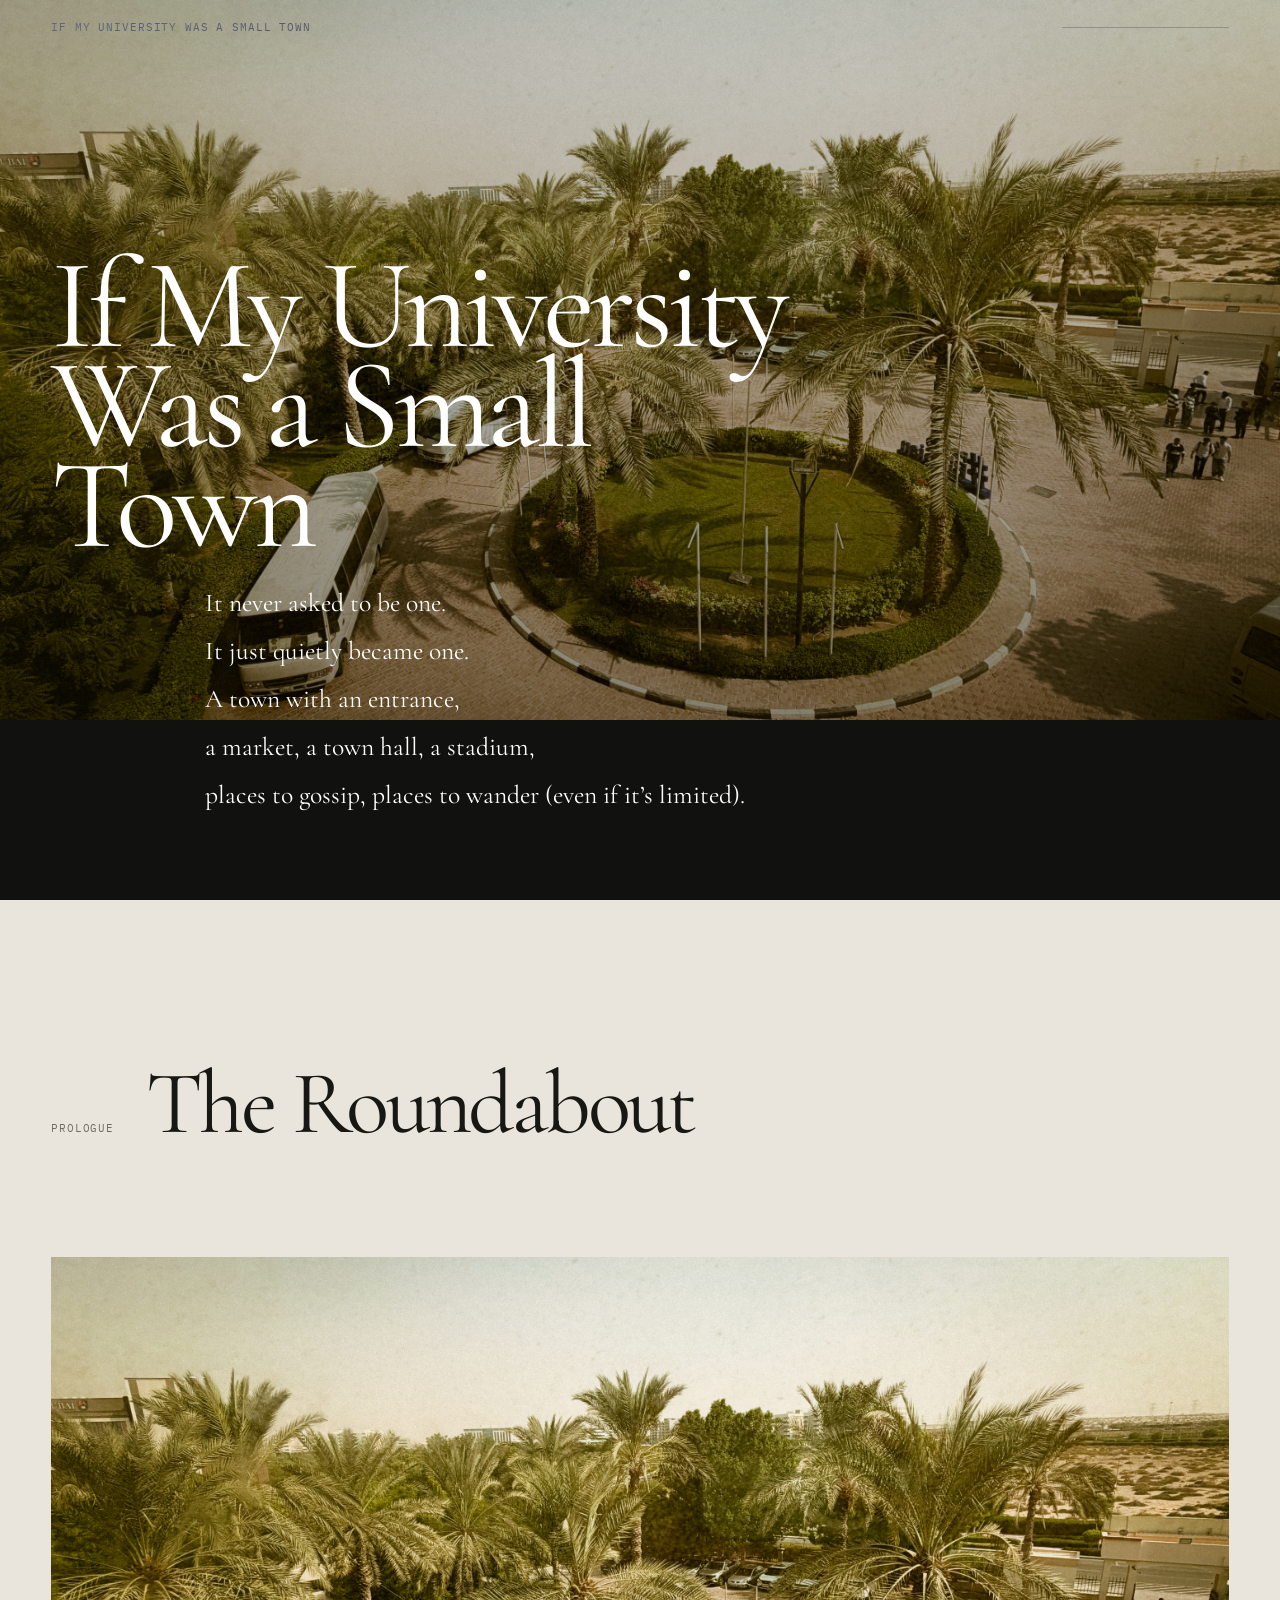
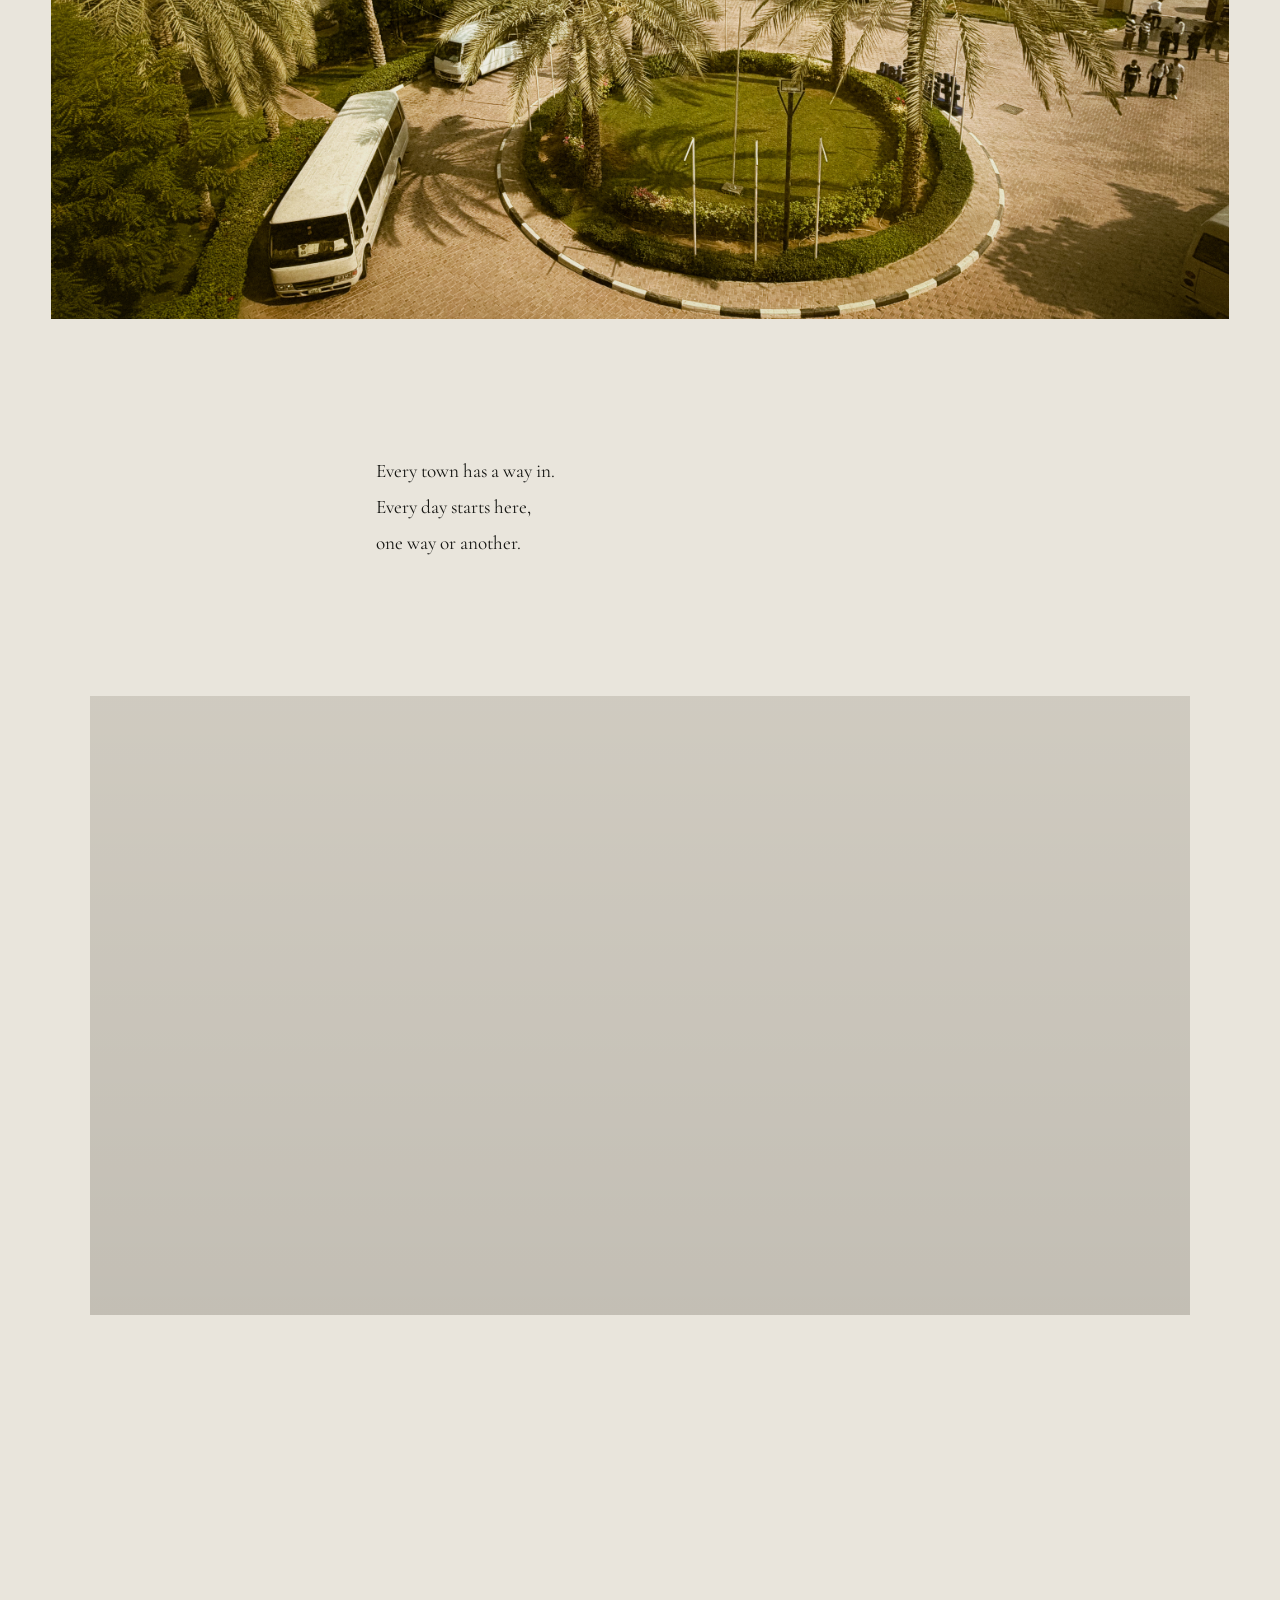
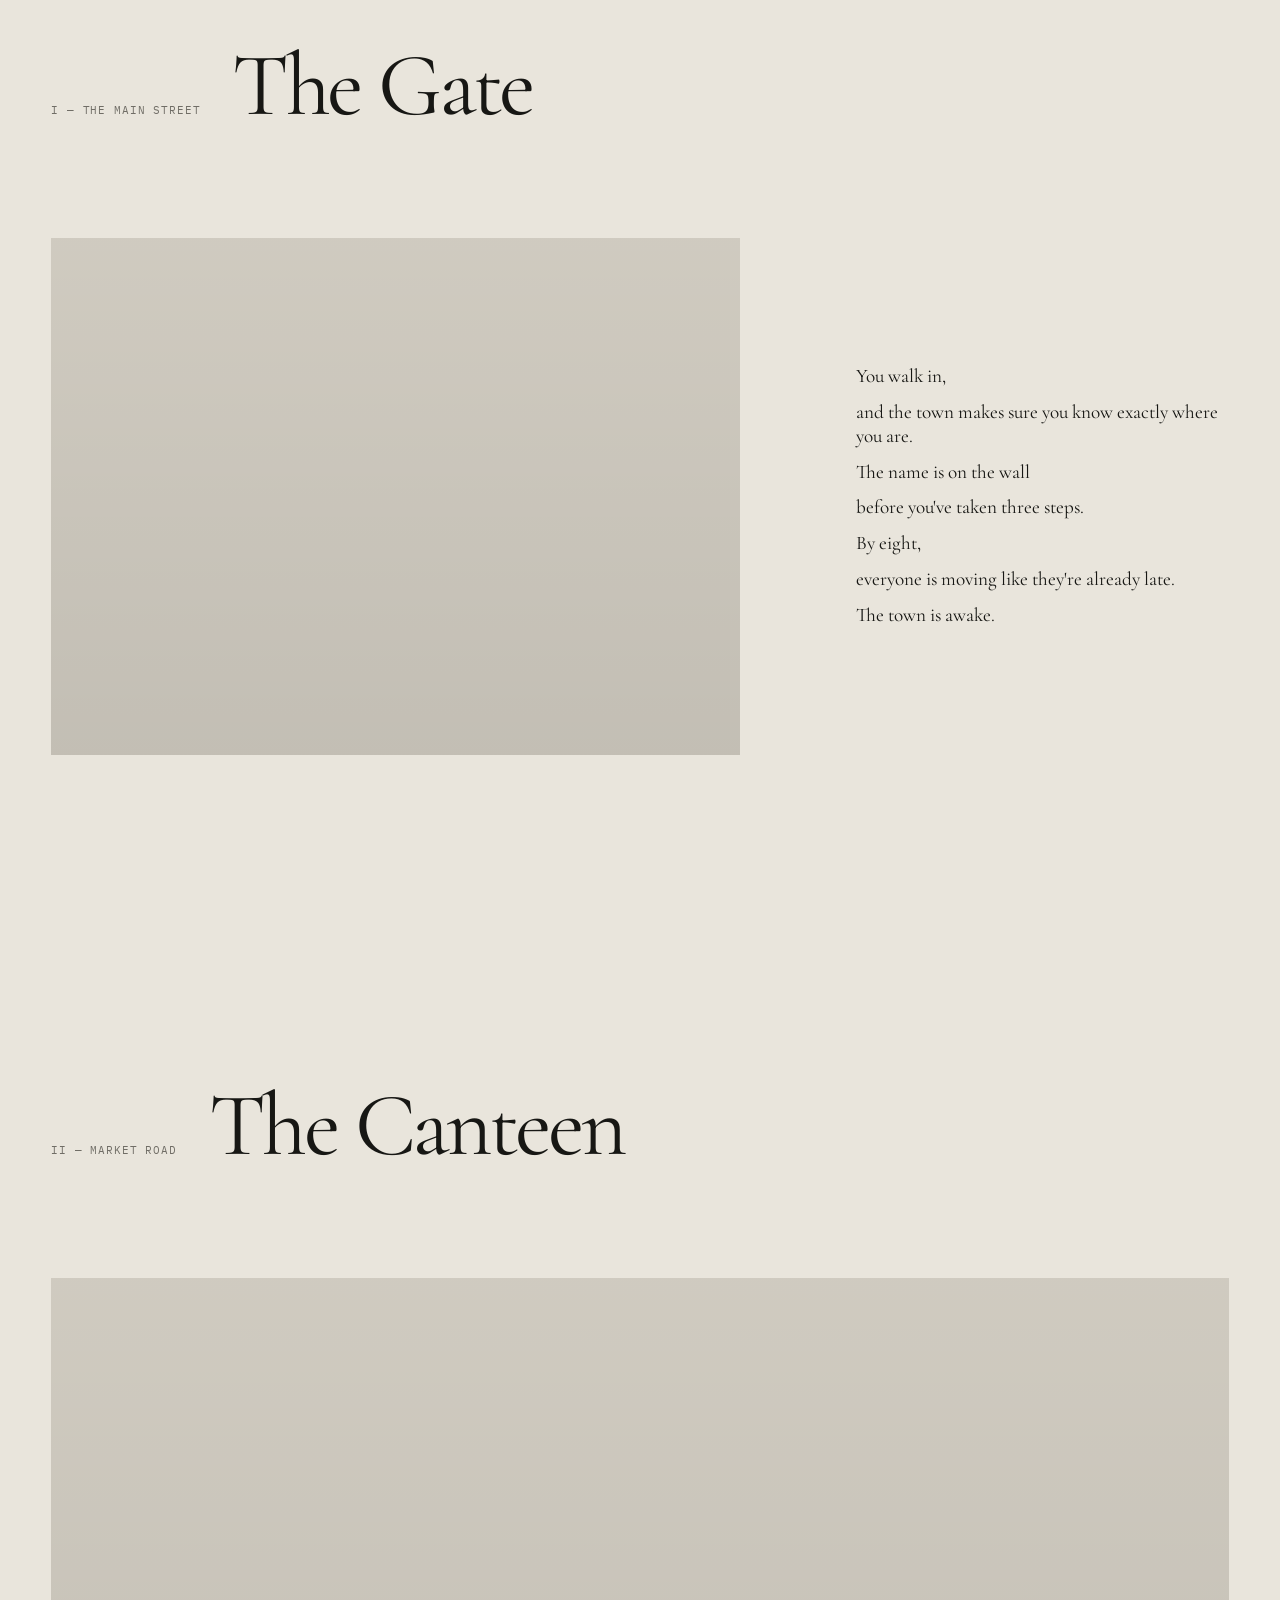
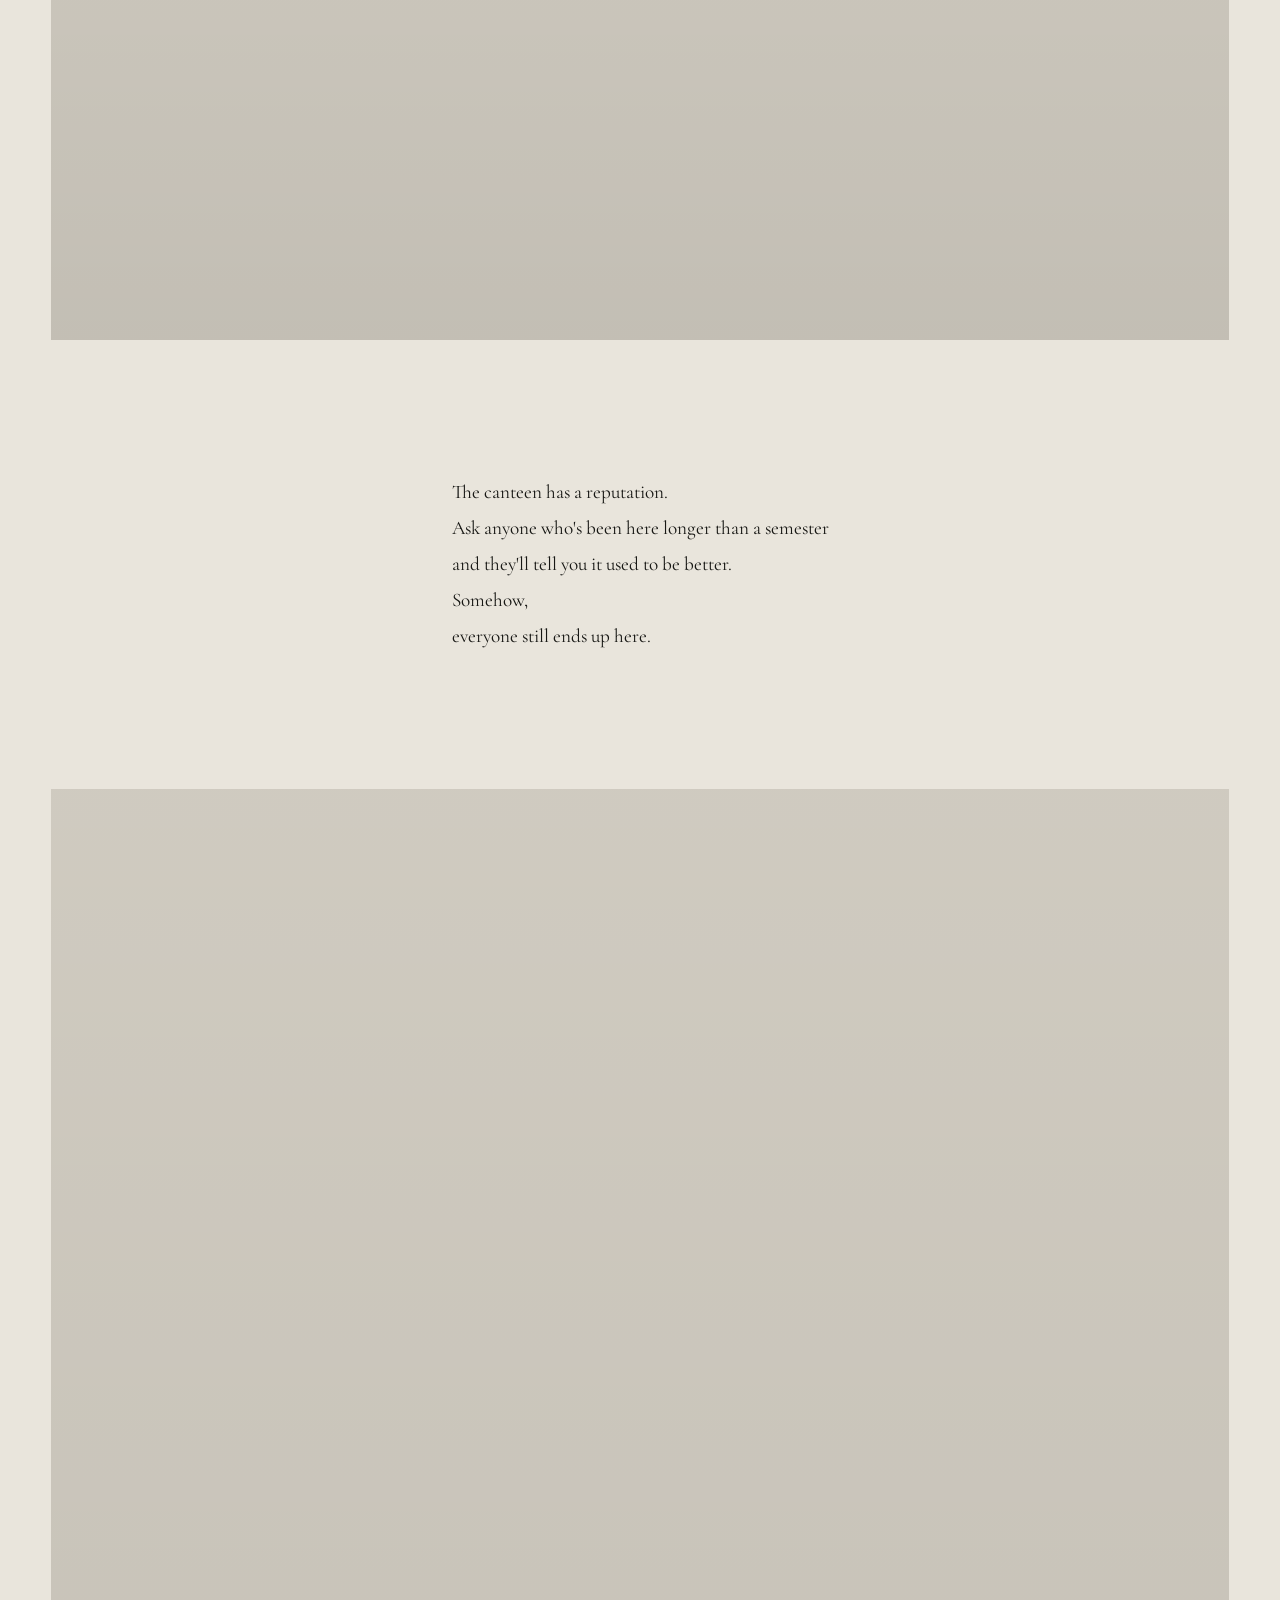
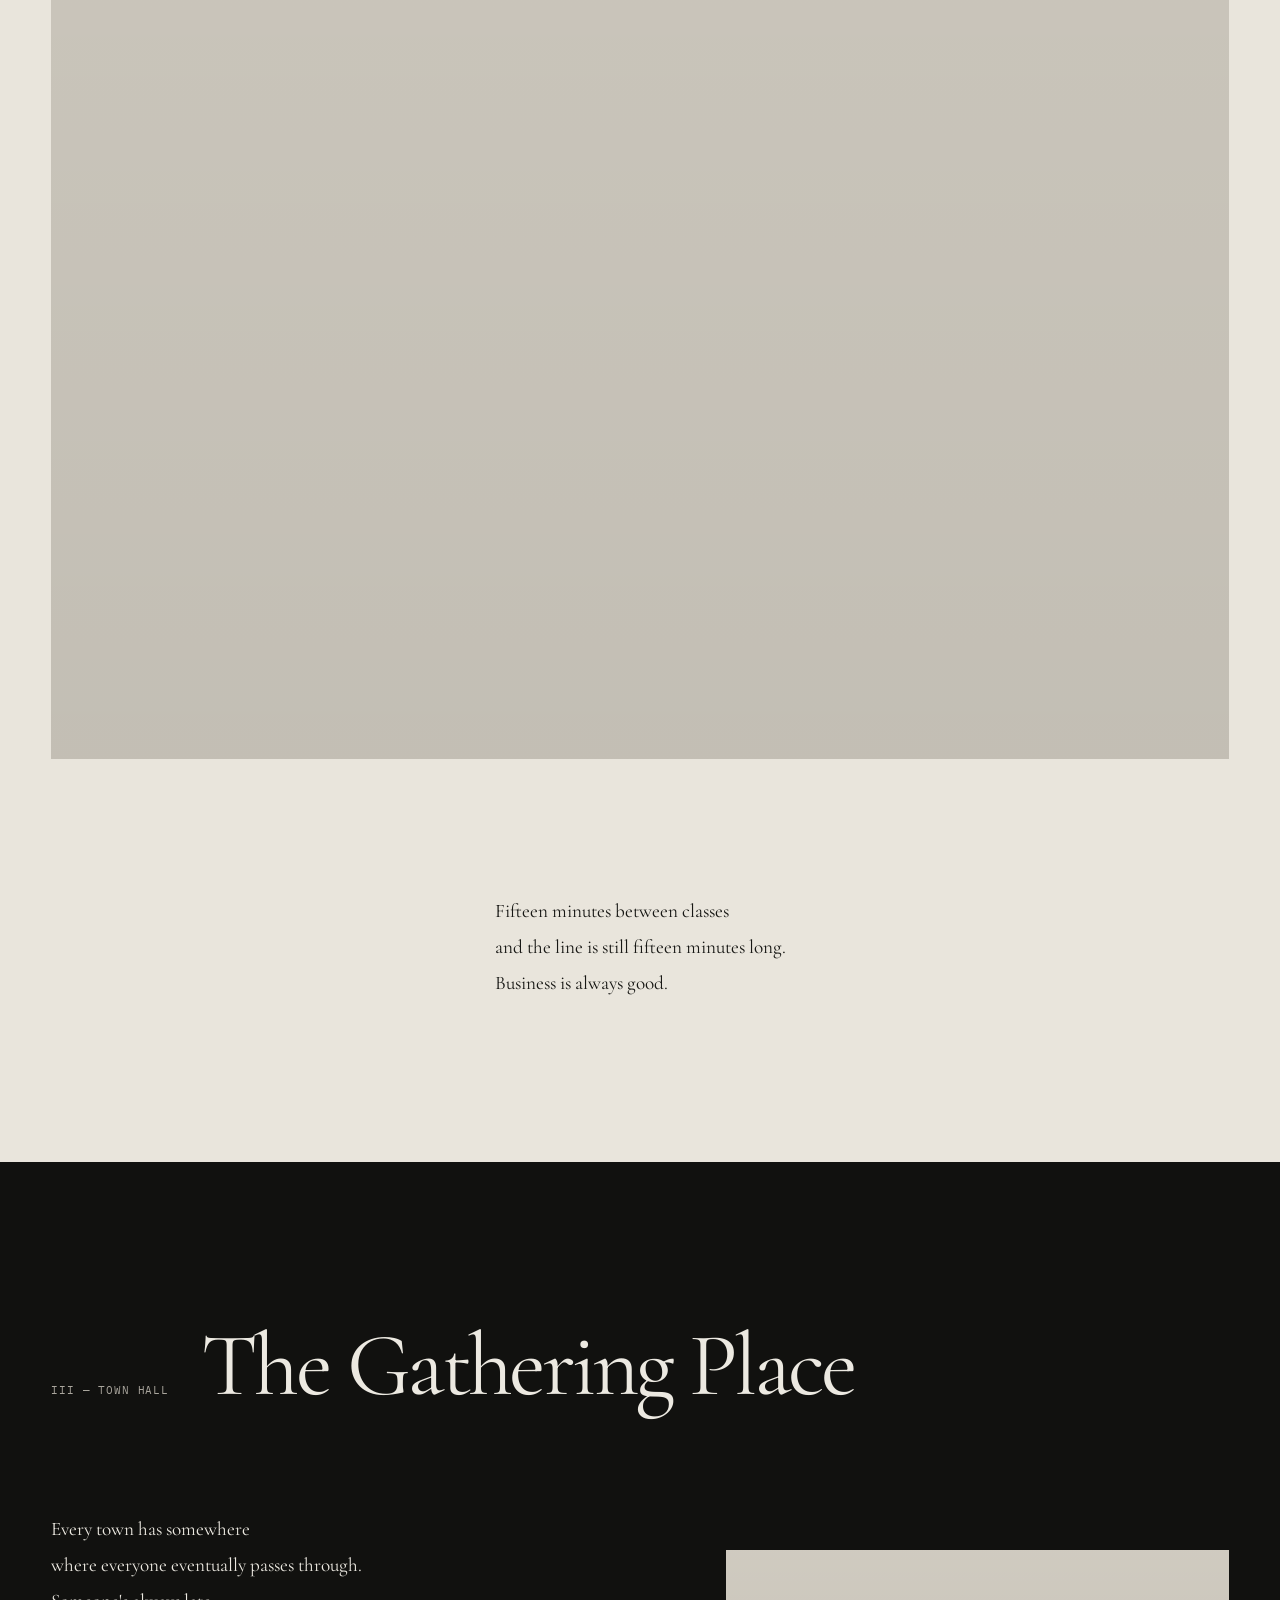
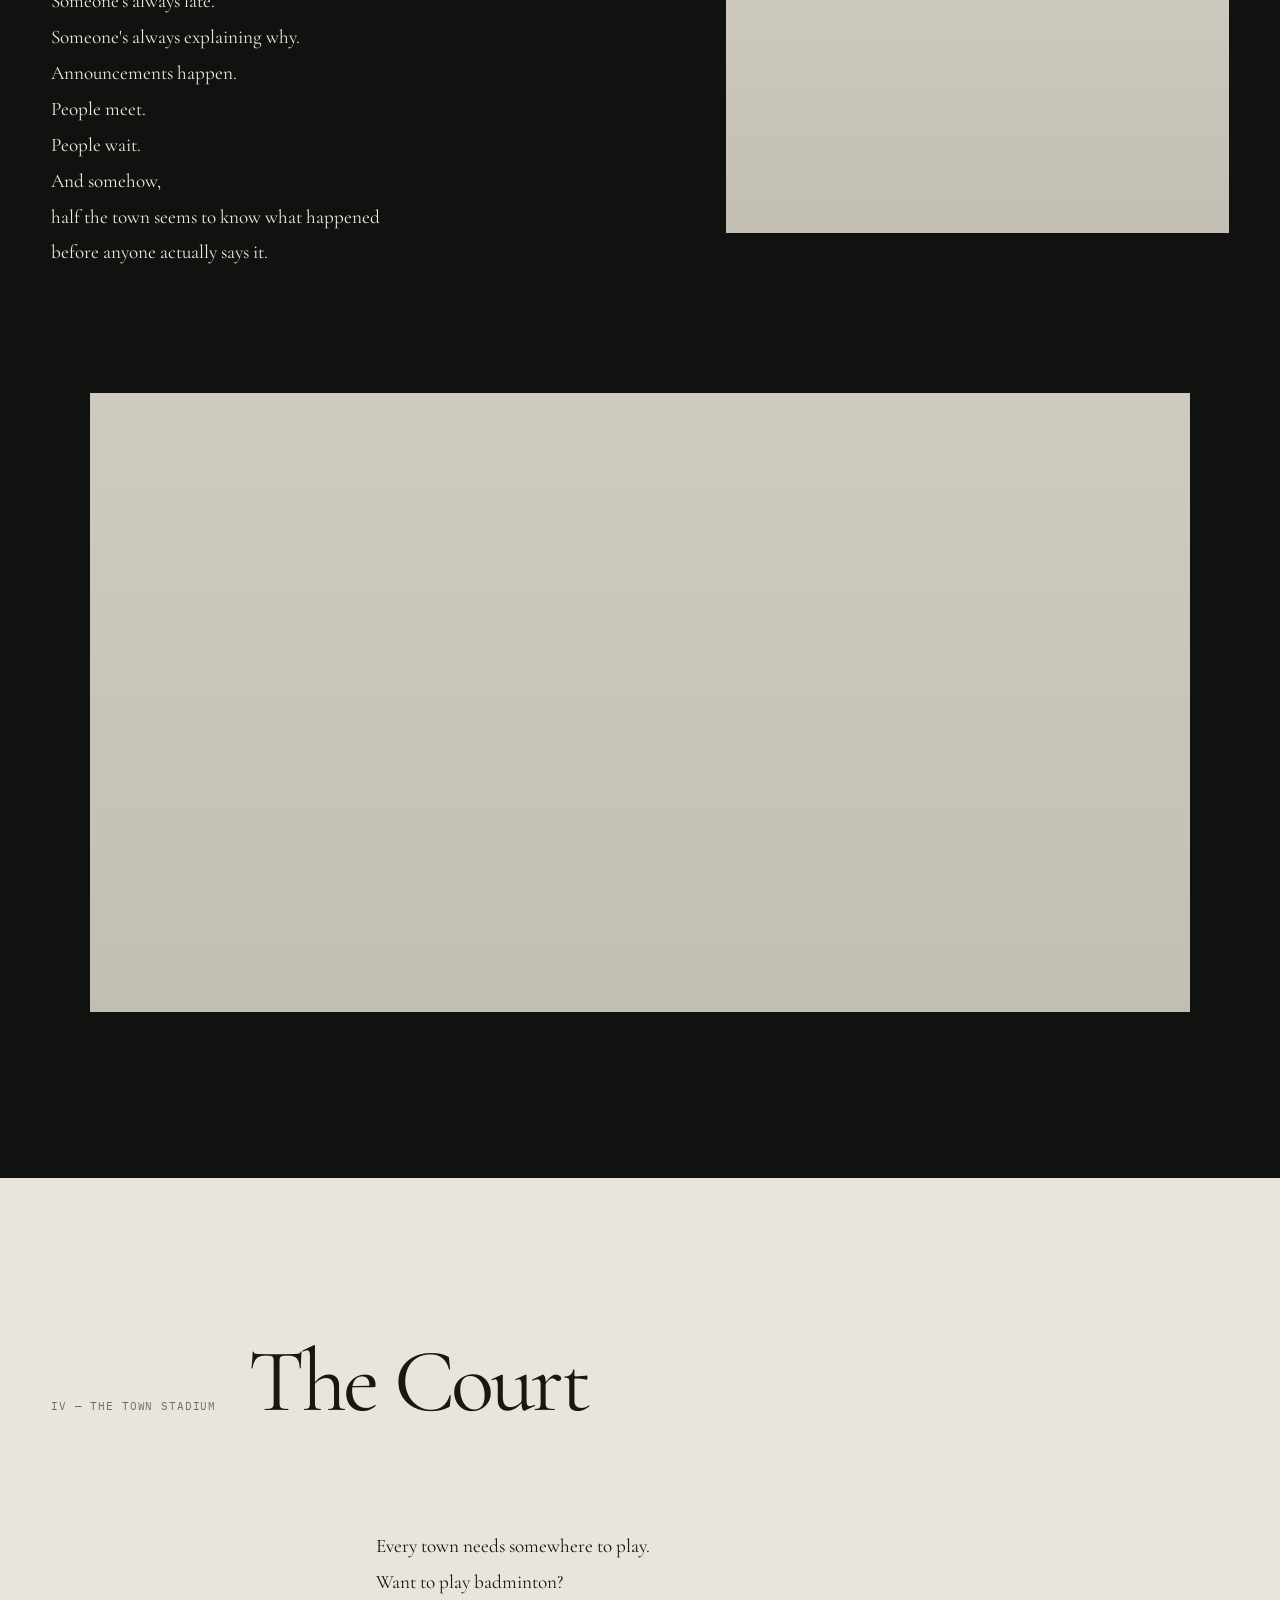
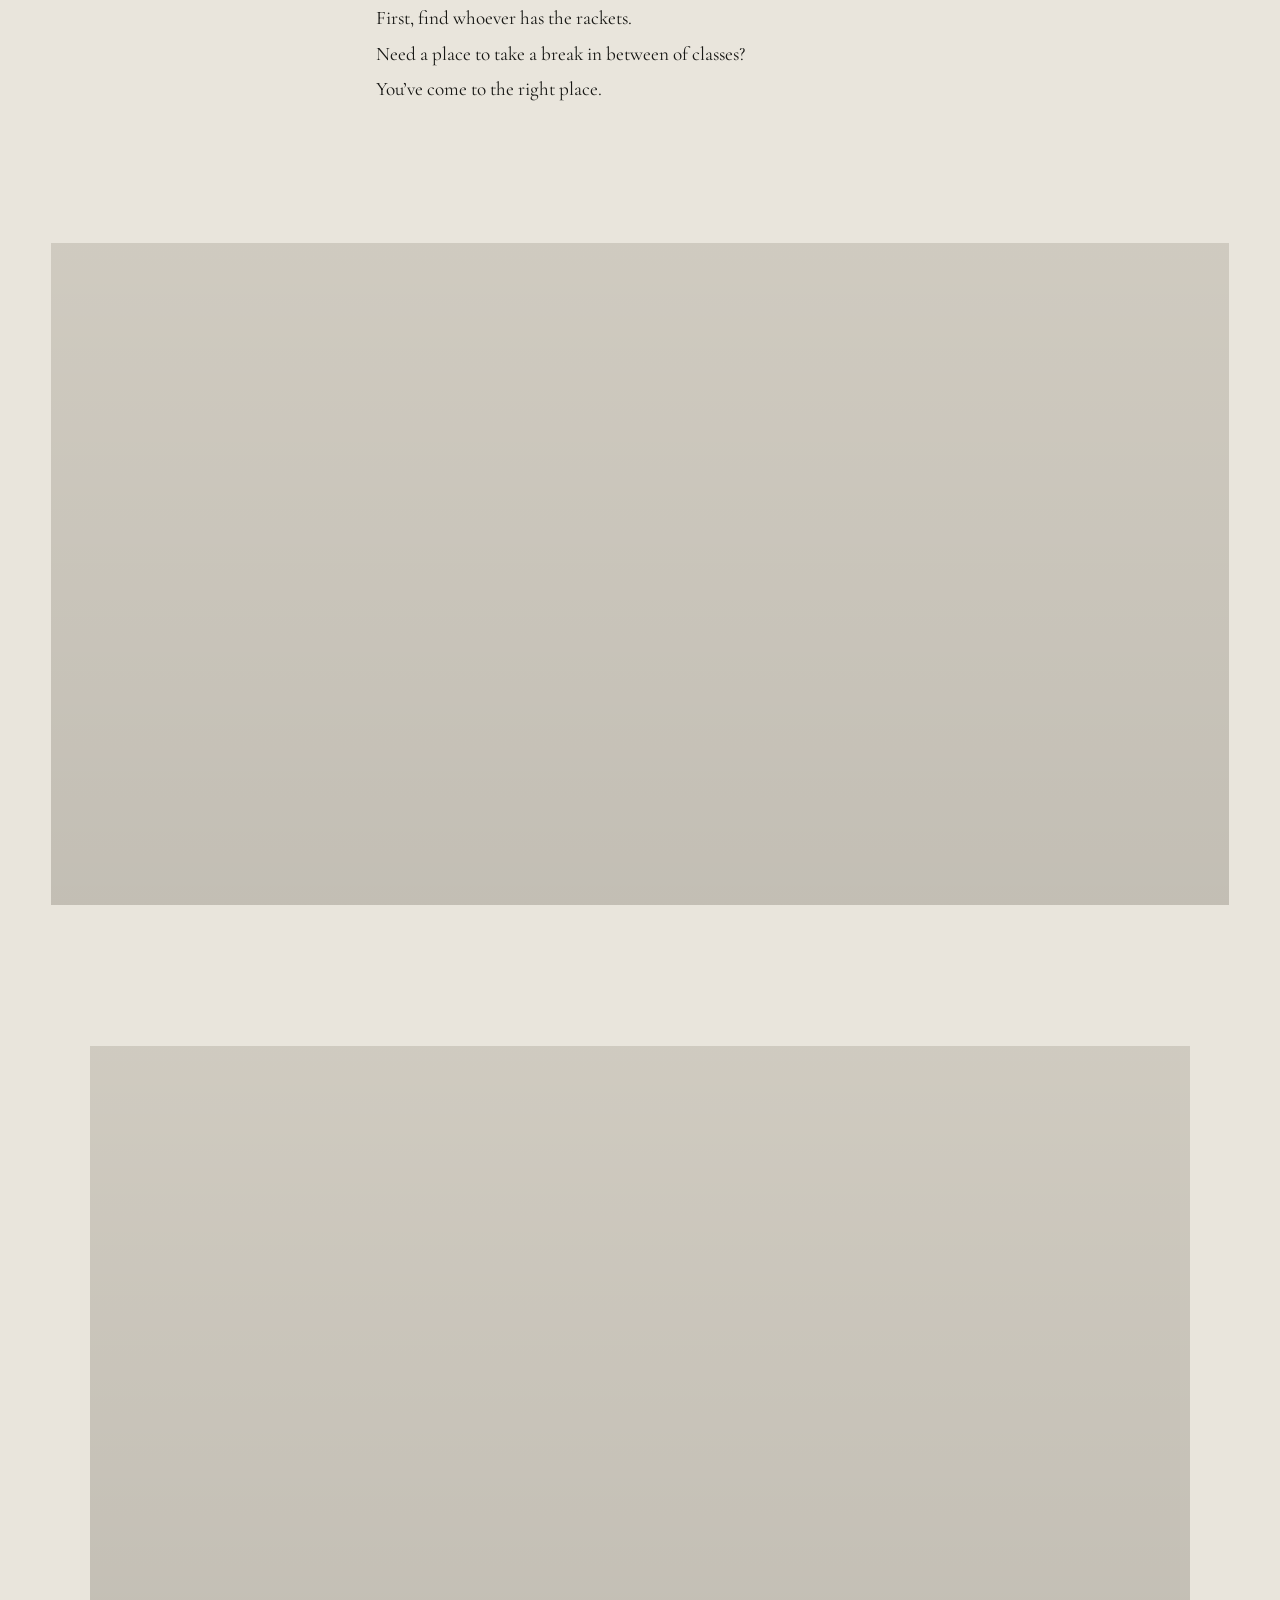
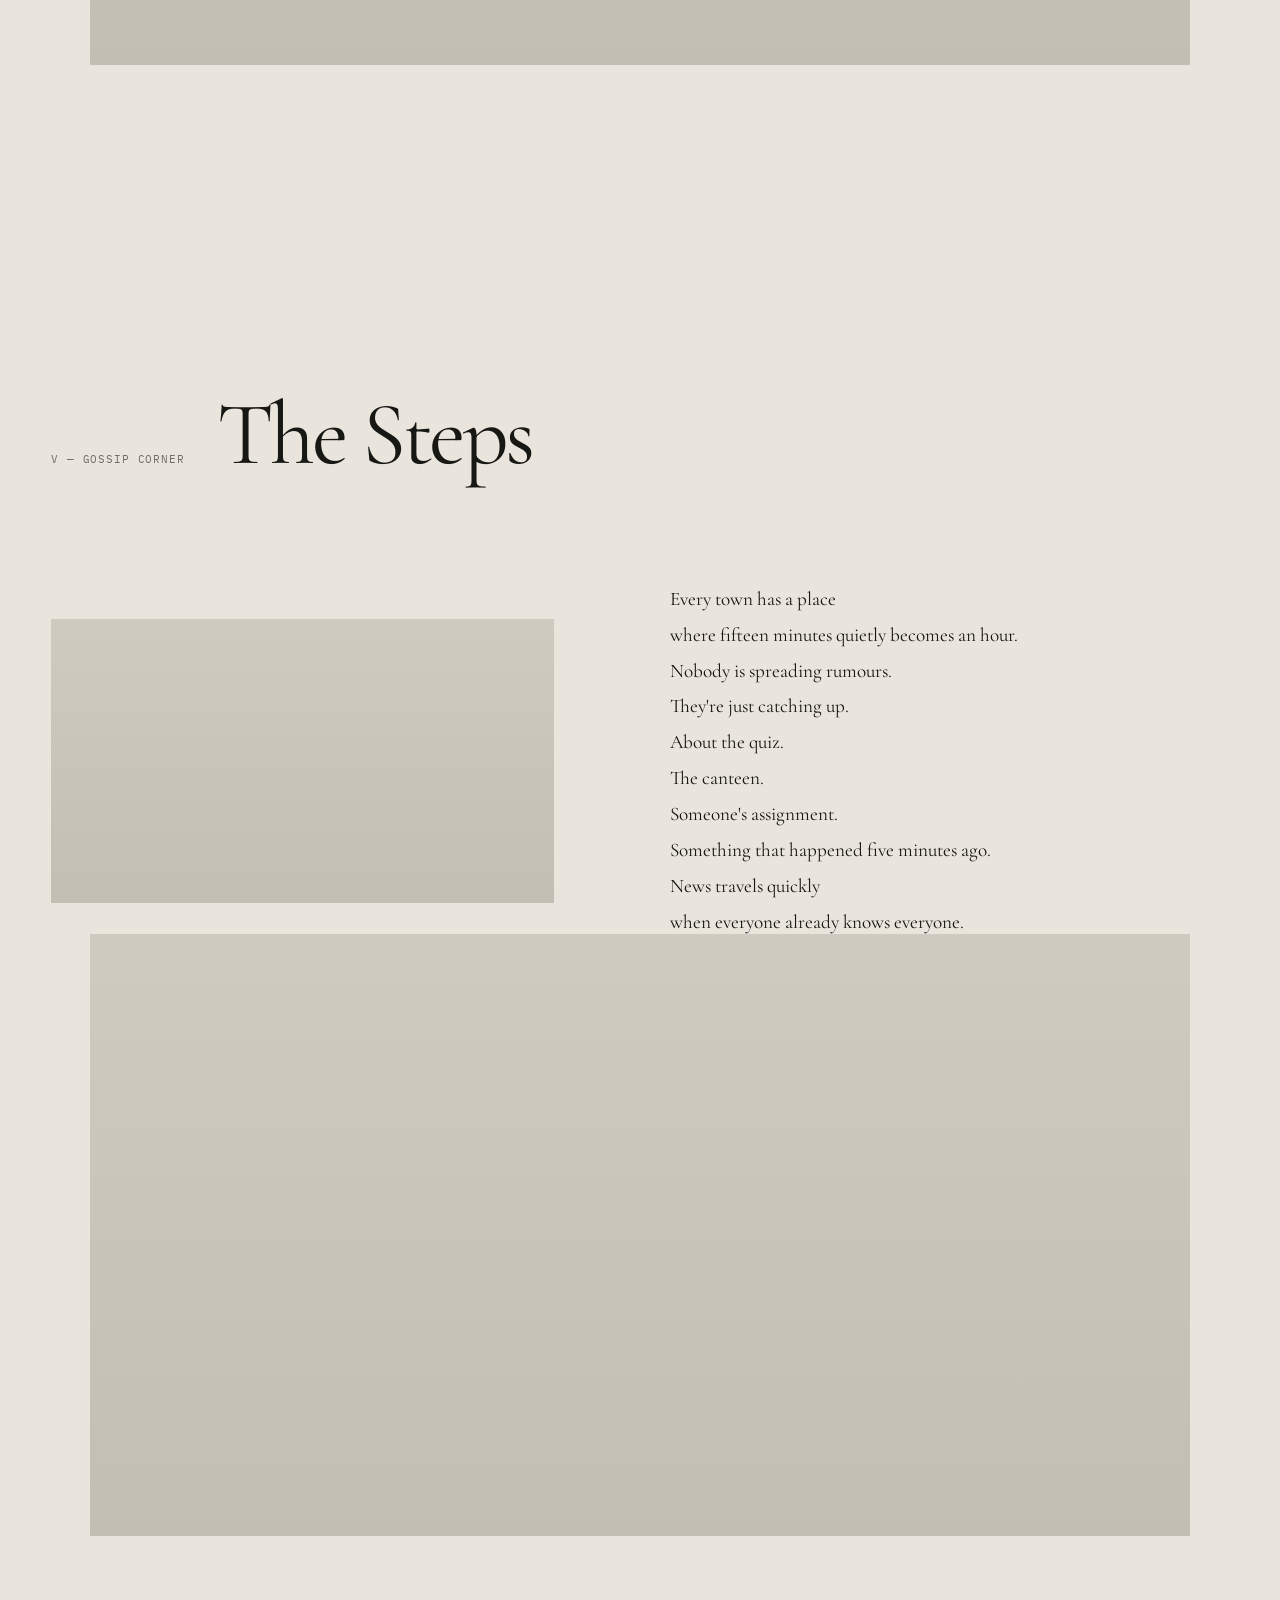
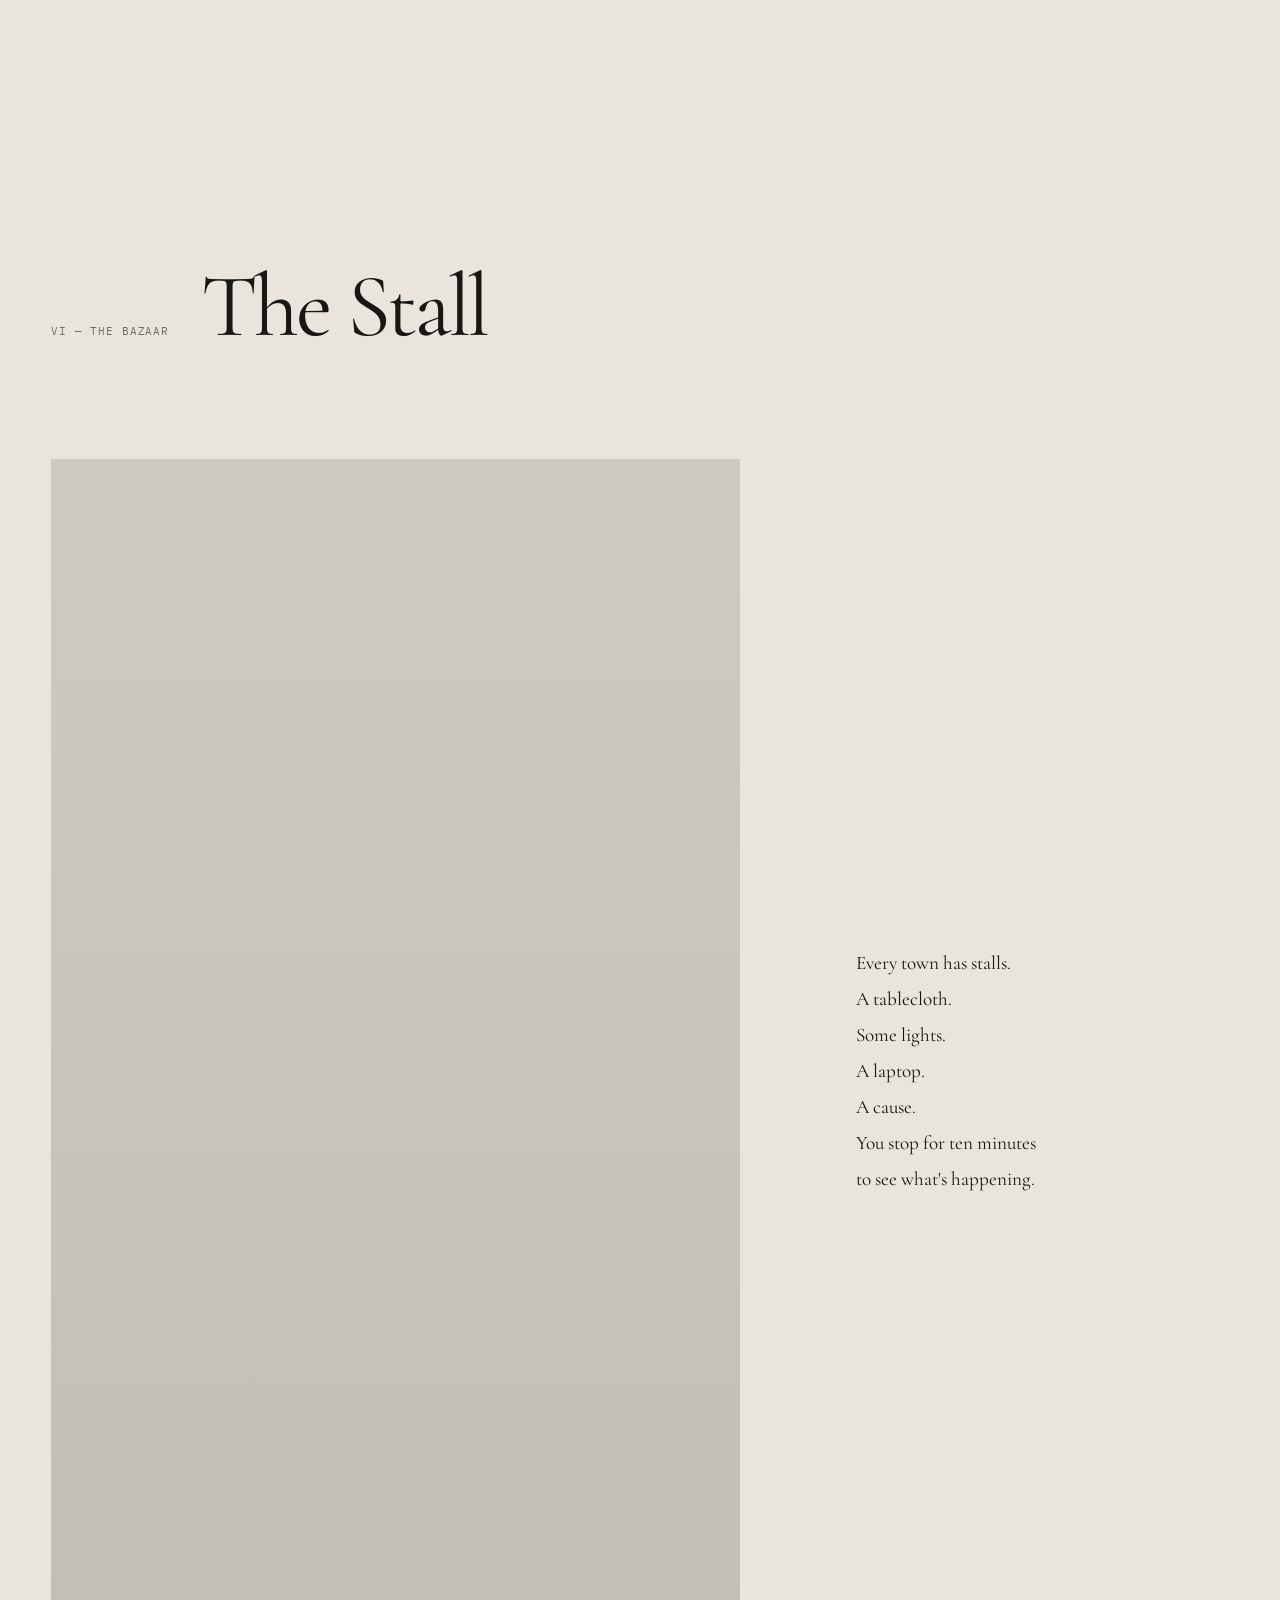
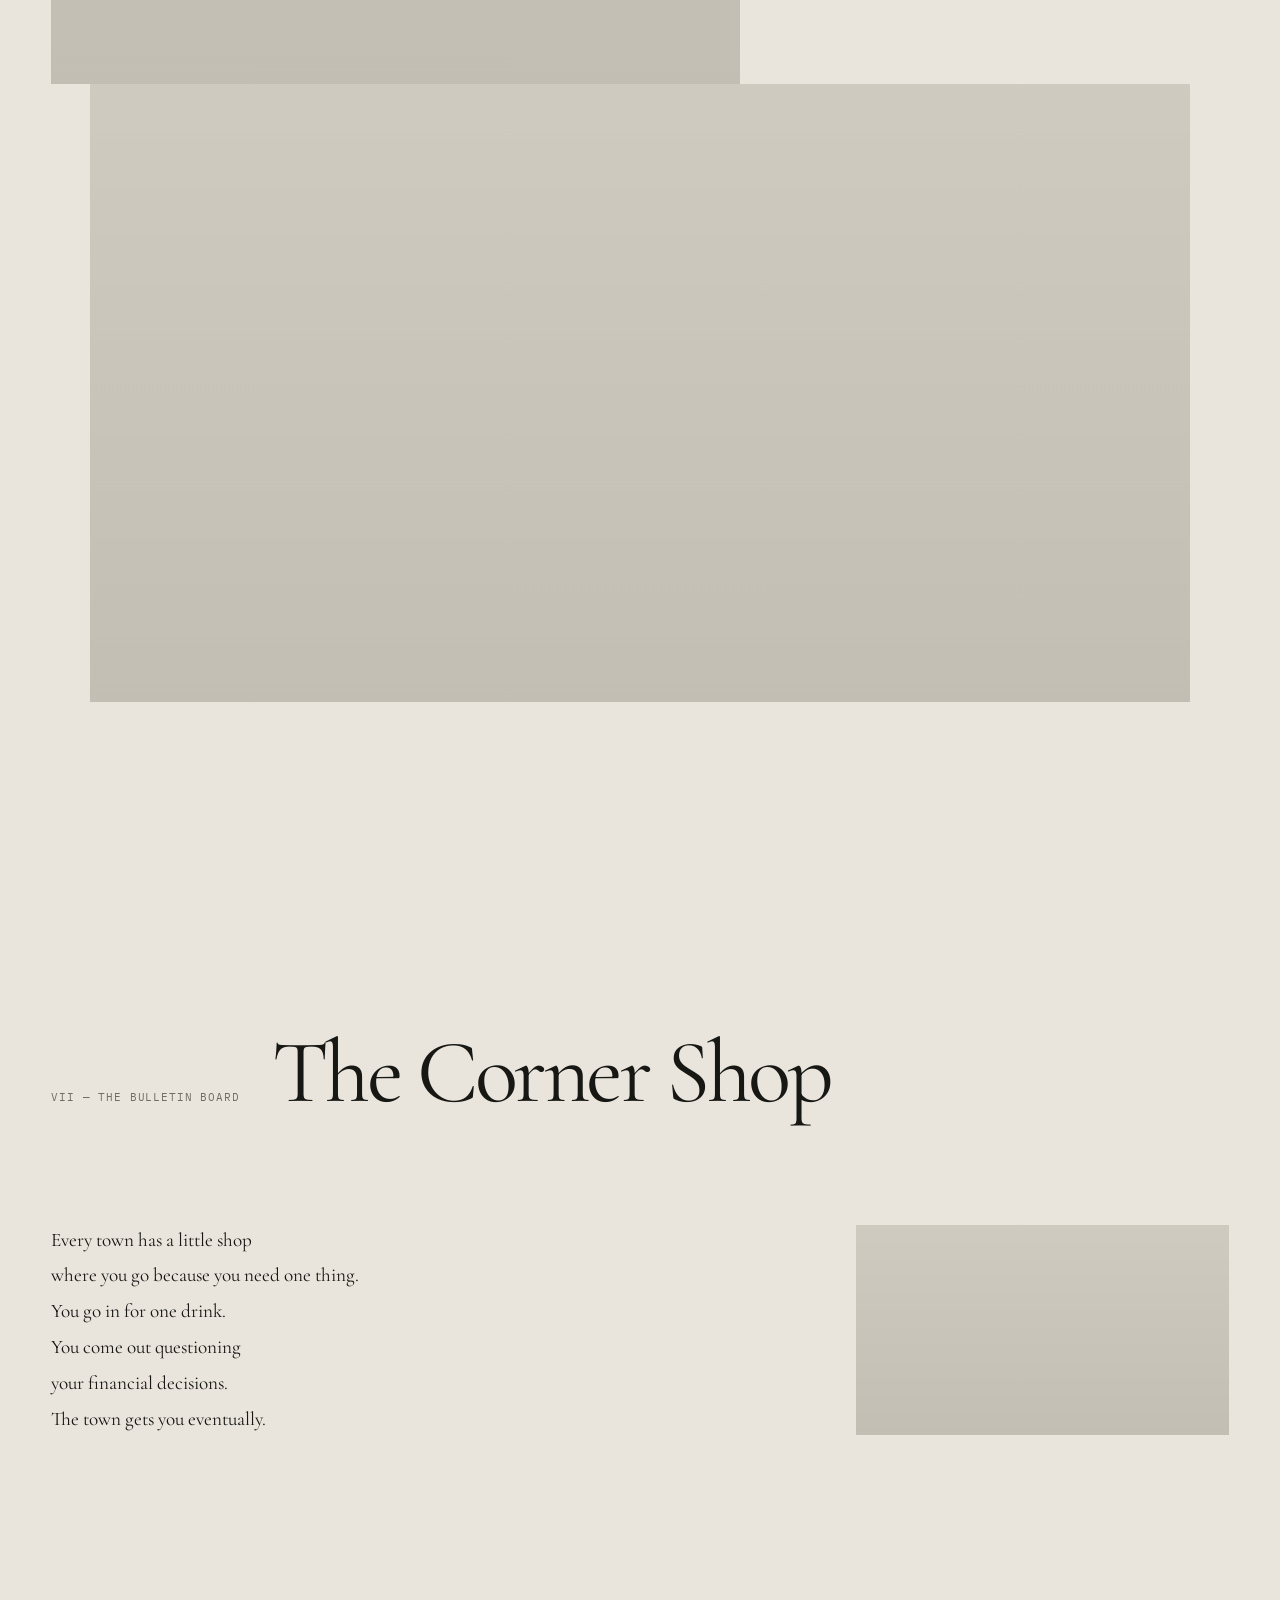
==== commit 9d41982b: "Update UI" ====
--- a/index.html
+++ b/index.html
@@ -26,7 +26,6 @@
   <section class="opening scene" aria-labelledby="opening-title">
     <div class="scene__stage">
       <div class="opening__image photo photo--hero" data-photo="roundabout" data-priority aria-hidden="true"></div>
-
       <div class="opening__copy">
         <h1 id="opening-title">If My University Was a Small Town</h1>
         <div class="opening__narrative">
@@ -45,13 +44,14 @@
       <span class="section-number">Prologue</span>
       <h2 id="roundabout-title">The Roundabout</h2>
     </div>
-    <div class="story-grid">
+    <div class="story-stack story-stack--opening">
+      <div class="photo photo--natural reveal" data-photo="roundabout-detail" aria-hidden="true"></div>
       <div class="story-copy reveal">
         <p>Every town has a way in.</p>
         <p>Every day starts here,</p>
         <p>one way or another.</p>
       </div>
-      <div class="photo photo--portrait reveal" data-photo="roundabout-detail" aria-hidden="true"></div>
+      <div class="photo photo--natural photo--medium reveal" data-photo="car-parking" aria-hidden="true"></div>
     </div>
   </section>
 
@@ -61,7 +61,7 @@
       <h2 id="gate-title">The Gate</h2>
     </div>
     <div class="story-grid story-grid--wide">
-      <div class="photo photo--landscape reveal" data-photo="gate" aria-hidden="true"></div>
+      <div class="photo photo--natural reveal" data-photo="main-street" aria-hidden="true"></div>
       <div class="story-copy reveal">
         <p>You walk in,</p>
         <p>and the town makes sure you know exactly where you are.</p>
@@ -80,14 +80,15 @@
       <h2 id="market-title">The Canteen</h2>
     </div>
     <div class="story-stack">
-      <div class="story-copy reveal">
+      <div class="photo photo--natural reveal" data-photo="canteen-sign" aria-hidden="true"></div>
+      <div class="story-copy story-copy--narrow reveal">
         <p>The canteen has a reputation.</p>
         <p>Ask anyone who's been here longer than a semester</p>
         <p>and they'll tell you it used to be better.</p>
         <p>Somehow,</p>
         <p>everyone still ends up here.</p>
       </div>
-      <div class="photo photo--wide reveal" data-photo="canteen" aria-hidden="true"></div>
+      <div class="photo photo--natural reveal" data-photo="canteen" aria-hidden="true"></div>
       <div class="story-copy story-copy--narrow reveal">
         <p>Fifteen minutes between classes</p>
         <p>and the line is still fifteen minutes long.</p>
@@ -114,8 +115,9 @@
         <p>half the town seems to know what happened</p>
         <p>before anyone actually says it.</p>
       </div>
-      <div class="photo photo--portrait reveal" data-photo="gathering-place" aria-hidden="true"></div>
-    </div>
+      <div class="photo photo--natural reveal" data-photo="gathering-place" aria-hidden="true"></div>
+    </div>
+    <div class="town-hall-secondary photo photo--natural reveal" data-photo="gathering-people" aria-hidden="true"></div>
   </section>
 
   <section class="chapter section" id="court" aria-labelledby="court-title">
@@ -131,7 +133,8 @@
         <p>Need a place to take a break in between of classes?</p>
         <p>You’ve come to the right place.</p>
       </div>
-      <div class="photo photo--cinema reveal" data-photo="court" aria-hidden="true"></div>
+      <div class="photo photo--natural reveal" data-photo="court" aria-hidden="true"></div>
+      <div class="photo photo--natural photo--secondary reveal" data-photo="stadium" aria-hidden="true"></div>
     </div>
   </section>
 
@@ -141,7 +144,7 @@
       <h2 id="steps-title">The Steps</h2>
     </div>
     <div class="story-grid">
-      <div class="photo photo--portrait reveal" data-photo="steps" aria-hidden="true"></div>
+      <div class="photo photo--natural reveal" data-photo="steps" aria-hidden="true"></div>
       <div class="story-copy reveal">
         <p>Every town has a place</p>
         <p>where fifteen minutes quietly becomes an hour.</p>
@@ -155,6 +158,7 @@
         <p>when everyone already knows everyone.</p>
       </div>
     </div>
+    <div class="photo photo--natural photo--secondary reveal" data-photo="seating-area" aria-hidden="true"></div>
   </section>
 
   <section class="chapter section" id="stall" aria-labelledby="stall-title">
@@ -162,9 +166,9 @@
       <span class="section-number">VI — The Bazaar</span>
       <h2 id="stall-title">The Stall</h2>
     </div>
-    <div class="story-stack">
-      <div class="photo photo--wide reveal" data-photo="stall" aria-hidden="true"></div>
-      <div class="story-copy story-copy--narrow reveal">
+    <div class="story-grid story-grid--wide story-grid--stall">
+      <div class="photo photo--natural reveal" data-photo="stall" aria-hidden="true"></div>
+      <div class="story-copy reveal">
         <p>Every town has stalls.</p>
         <p>A tablecloth.</p>
         <p>Some lights.</p>
@@ -174,6 +178,7 @@
         <p>to see what's happening.</p>
       </div>
     </div>
+    <div class="photo photo--natural photo--secondary reveal" data-photo="food-stall" aria-hidden="true"></div>
   </section>
 
   <section class="chapter section" id="corner-shop" aria-labelledby="shop-title">
@@ -190,7 +195,7 @@
         <p>your financial decisions.</p>
         <p>The town gets you eventually.</p>
       </div>
-      <div class="photo photo--portrait reveal" data-photo="corner-shop" aria-hidden="true"></div>
+      <div class="photo photo--natural reveal" data-photo="corner-shop" aria-hidden="true"></div>
     </div>
   </section>
 
@@ -206,7 +211,7 @@
         <p>The trees don't care about your deadline.</p>
         <p>Neither does the shade.</p>
       </div>
-      <div class="photo photo--cinema reveal" data-photo="colonnade" aria-hidden="true"></div>
+      <div class="photo photo--natural reveal" data-photo="colonnade" aria-hidden="true"></div>
       <div class="story-copy story-copy--narrow reveal">
         <p>For a few minutes,</p>
         <p>there is nowhere you need to be.</p>
@@ -228,7 +233,7 @@
         <p>Not because the buses are late.</p>
         <p>Nobody is quite ready to leave yet.</p>
       </div>
-      <div class="photo photo--hero-small reveal" data-photo="last-bus" aria-hidden="true"></div>
+      <div class="photo photo--natural reveal" data-photo="last-bus" aria-hidden="true"></div>
       <div class="story-copy reveal">
         <p>The day gets debriefed here:</p>
         <p>Who bombed the quiz.</p>
@@ -240,6 +245,7 @@
         <p>Eventually,</p>
         <p>everyone goes home.</p>
       </div>
+      <div class="photo photo--natural photo--secondary reveal" data-photo="last-bus-wide" aria-hidden="true"></div>
     </div>
   </section>
 
--- a/css/style.css
+++ b/css/style.css
@@ -115,6 +115,8 @@
   overflow: hidden;
   background: #d6d1c6;
   isolation: isolate;
+  height: auto;
+  min-height: 0;
 }
 
 .photo::after {
@@ -137,21 +139,23 @@
 
 .photo--portrait {
   width: min(100%, 560px);
-  aspect-ratio: 4 / 5;
   justify-self: center;
 }
 
-.photo--landscape { aspect-ratio: 4 / 3; }
-.photo--wide { aspect-ratio: 16 / 9; }
-.photo--cinema { aspect-ratio: 21 / 9; }
-.photo--hero-small { aspect-ratio: 16 / 9; width: 100%; }
+.photo--landscape, .photo--wide, .photo--cinema, .photo--hero-small { width: 100%; }
 
 .photo img {
   display: block;
   width: 100%;
+  height: auto;
+  object-fit: contain;
+  transition: transform 1.5s var(--ease);
+}
+
+.photo--hero img {
+  width: 100%;
   height: 100%;
-  object-fit: cover;
-  transition: transform 1.5s var(--ease);
+  object-fit: contain;
 }
 
 .photo:hover img { transform: scale(1.02); }
@@ -323,6 +327,37 @@
 
 .scene.is-past .opening__image { transform: scale(1.025); }
 
+.photo--natural {
+  width: 100%;
+  aspect-ratio: auto;
+}
+
+.photo--natural img {
+  width: 100%;
+  height: auto;
+  object-fit: contain;
+}
+
+.photo--medium {
+  width: min(100%, 1100px);
+  margin-inline: auto;
+}
+
+.photo--secondary {
+  width: min(100%, 1100px);
+  margin-inline: auto;
+}
+
+.town-hall-secondary {
+  width: min(100%, 1100px);
+  margin: clamp(5rem, 10vw, 10rem) auto 0;
+}
+
+.story-stack--opening > .story-copy {
+  width: min(100%, 42rem);
+  margin-inline: auto;
+}
+
 @media (prefers-reduced-motion: reduce) {
   html { scroll-behavior: auto; }
   .js .reveal {
@@ -398,7 +433,6 @@
     max-width: 28rem;
   }
 
-  .photo--cinema { aspect-ratio: 4 / 3; }
 }
 
 @media (max-width: 500px) {
@@ -426,5 +460,7 @@
   .story-stack--quiet { gap: 6rem; }
 
   .photo--wide,
-  .photo--cinema { aspect-ratio: 4 / 3; }
-}
+  .photo--cinema {
+  width: 100%;
+}
+}
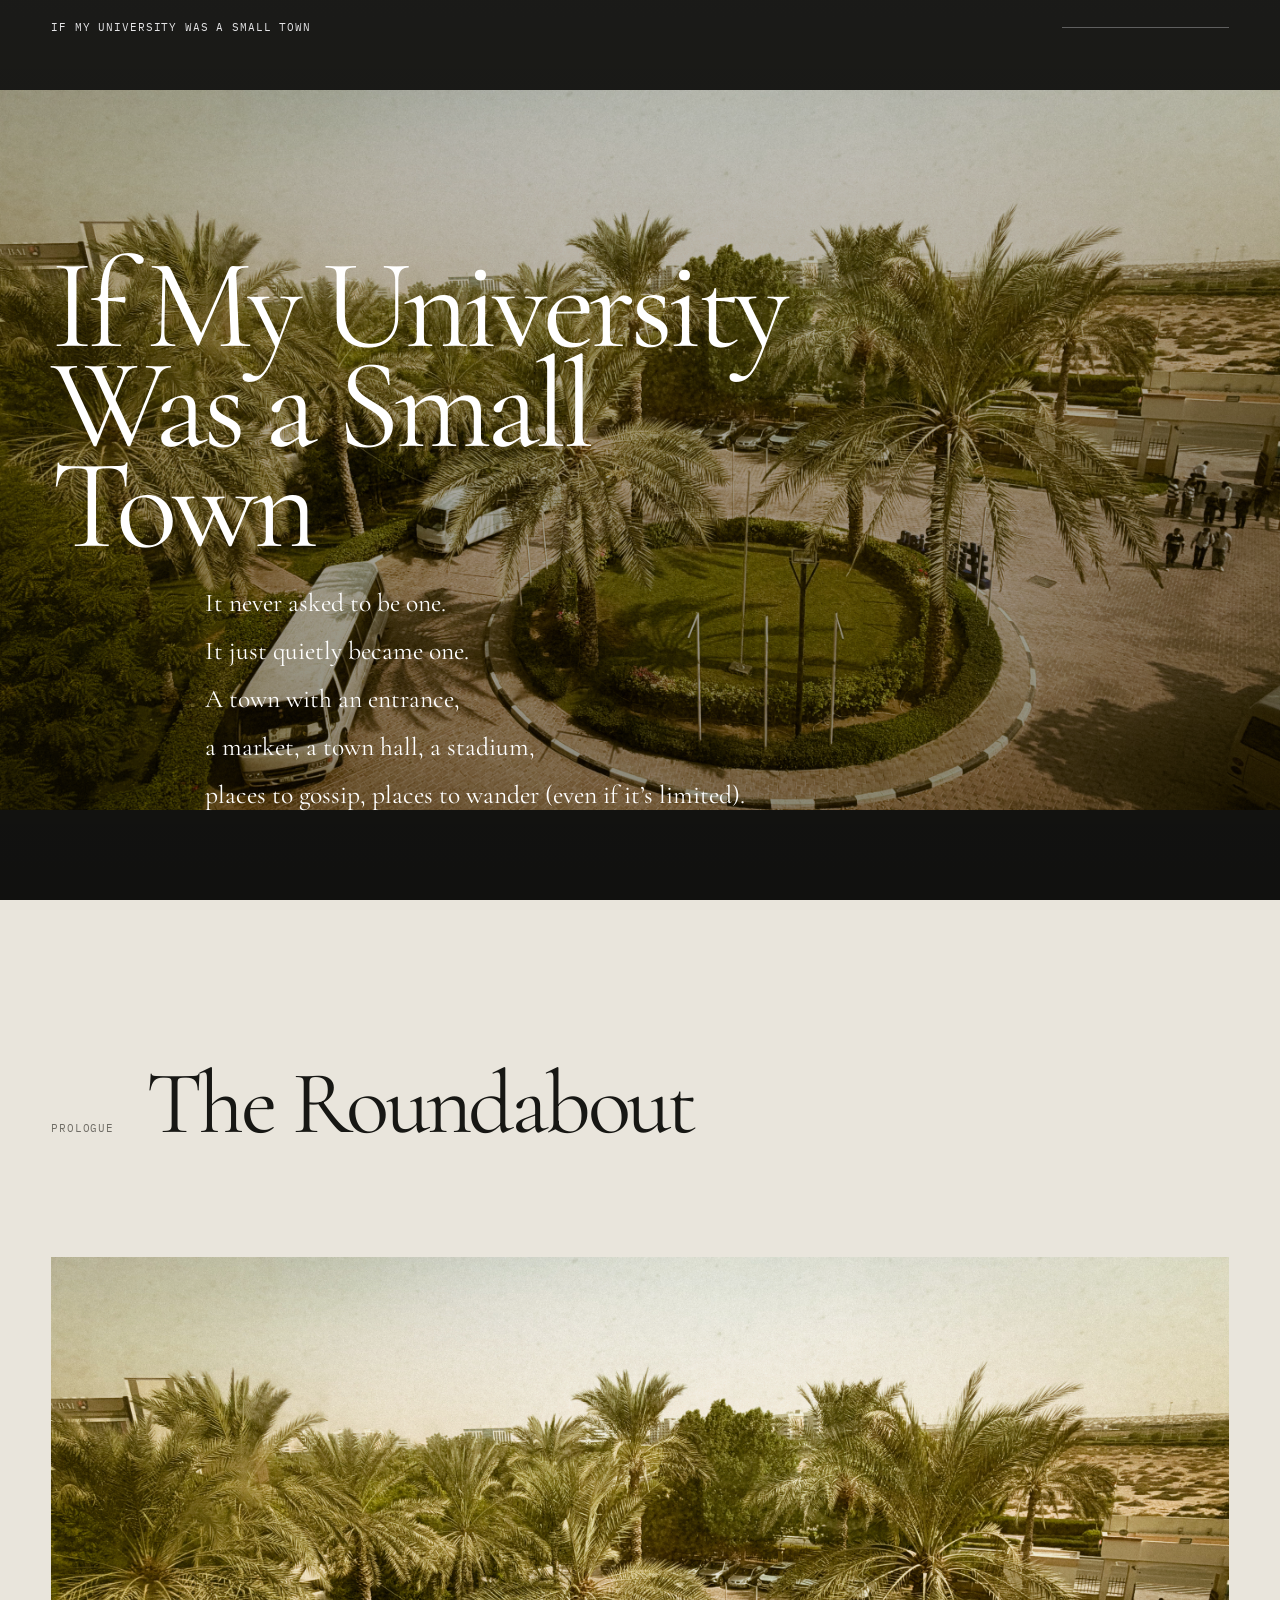
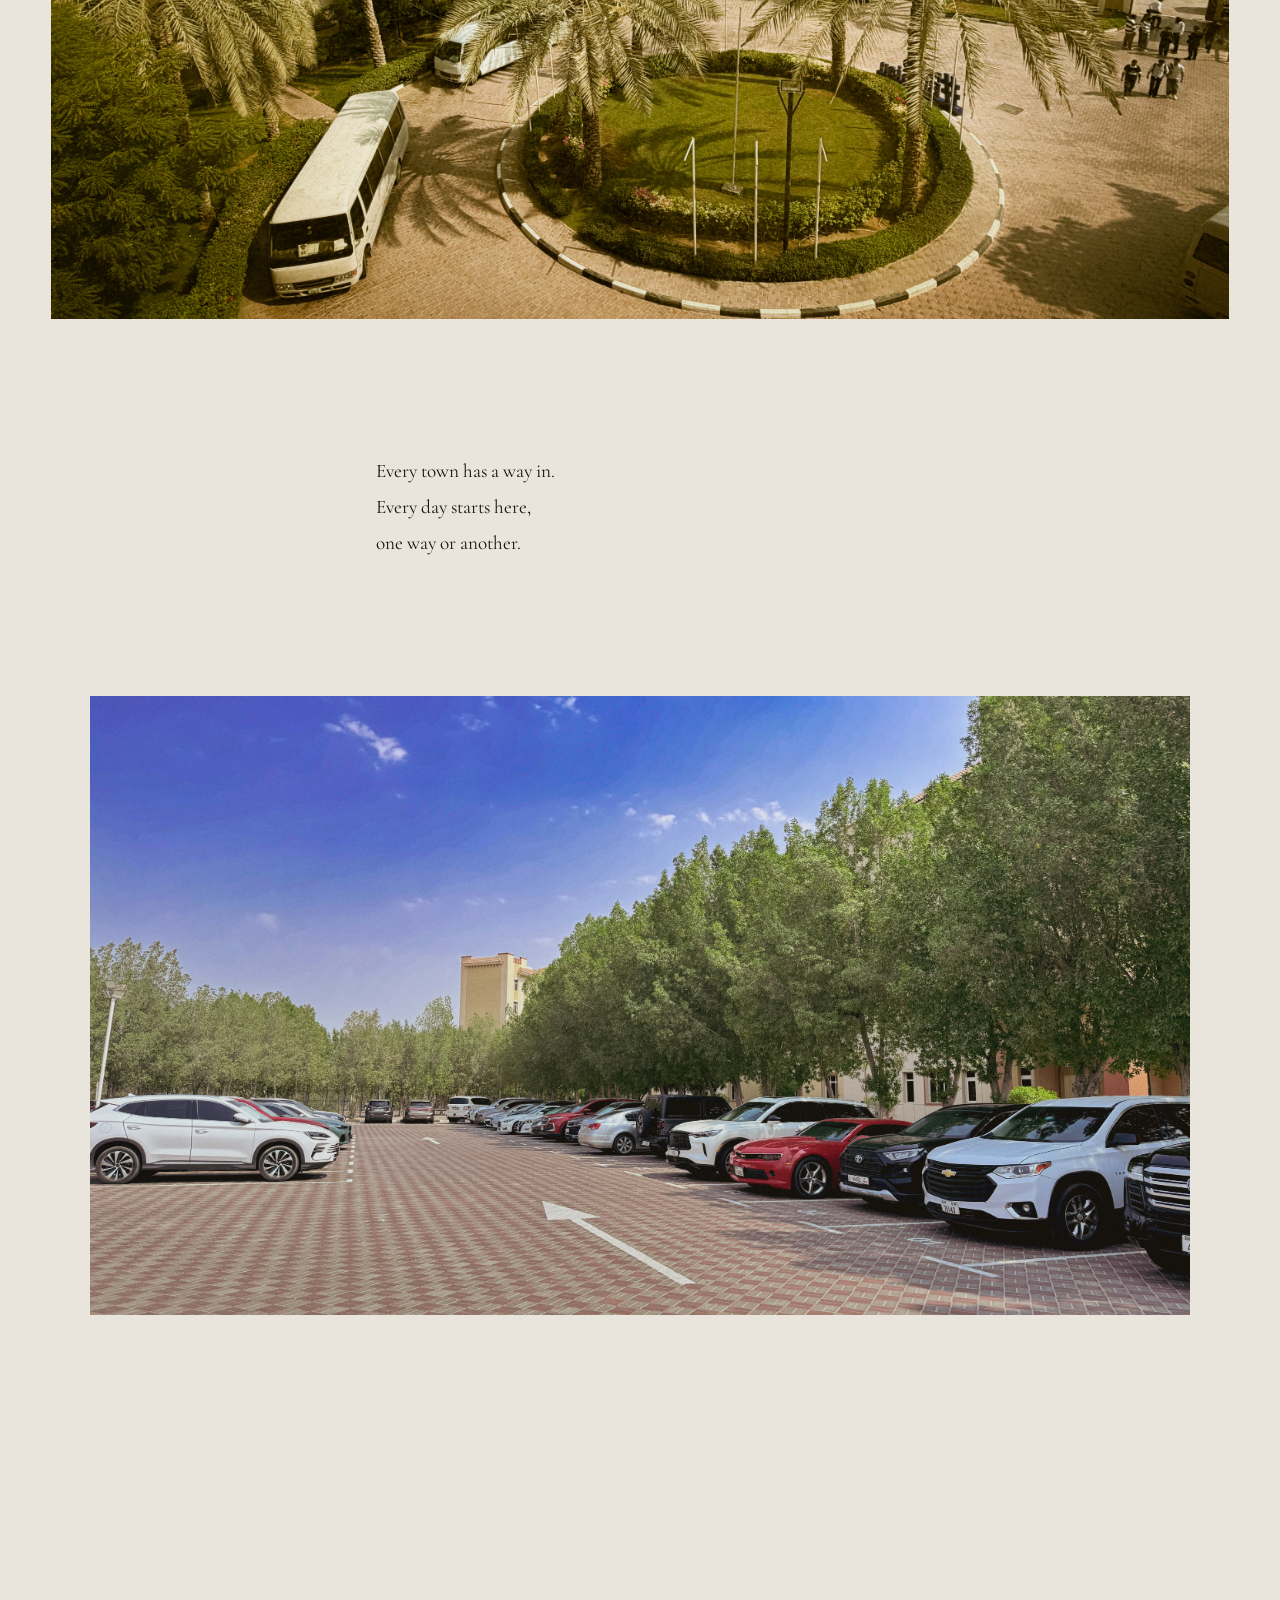
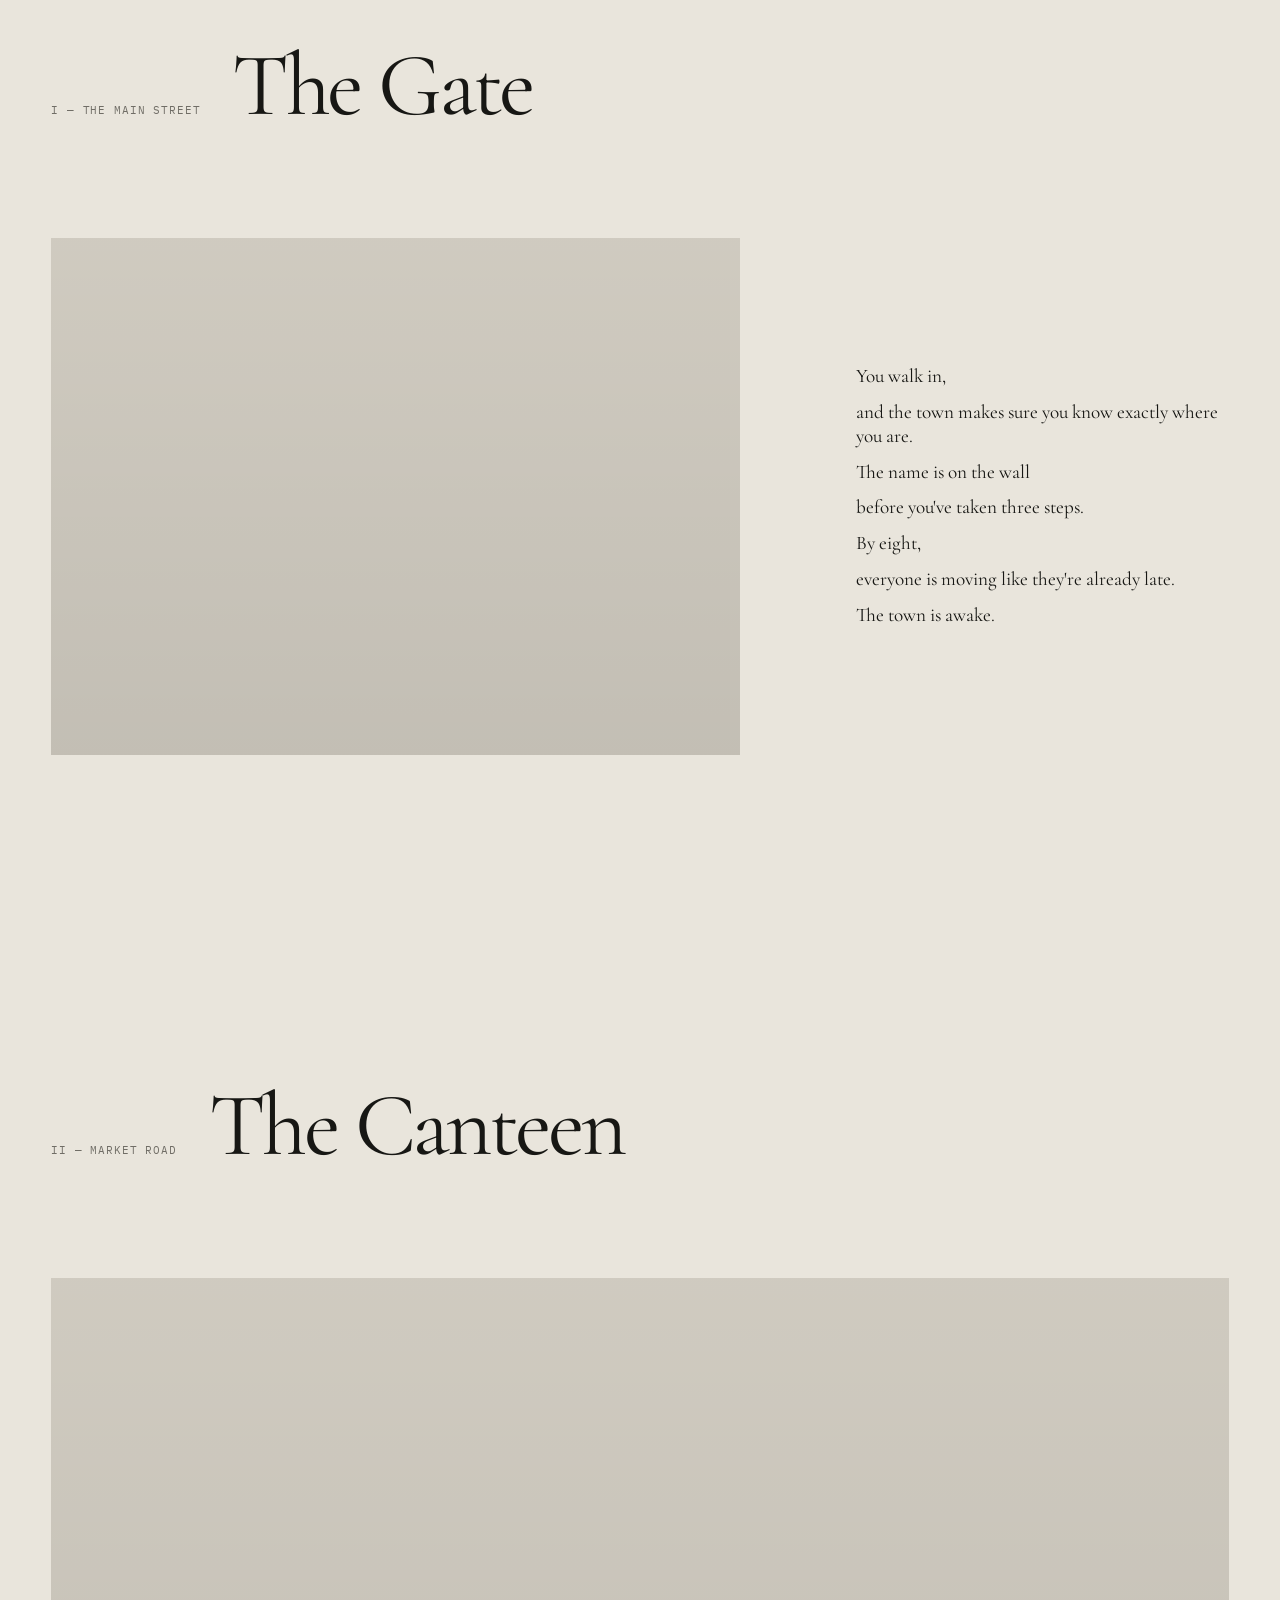
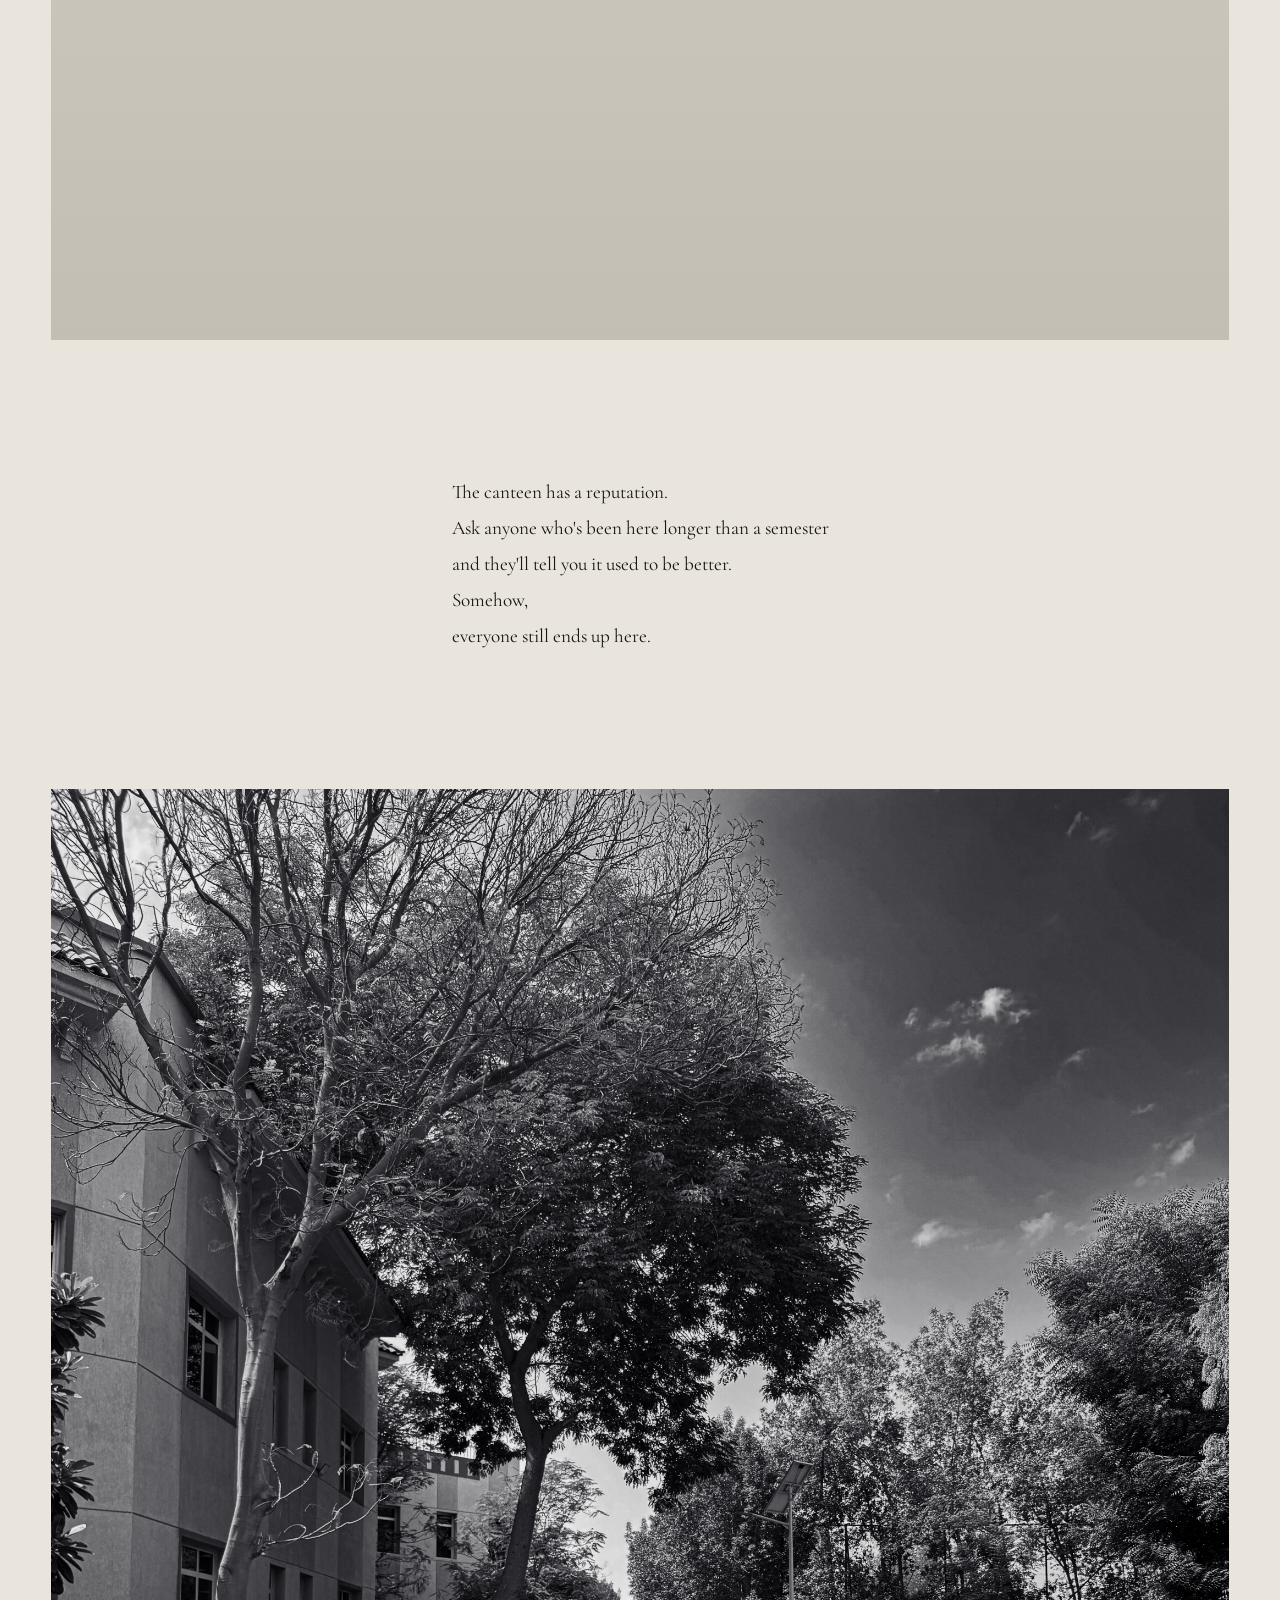
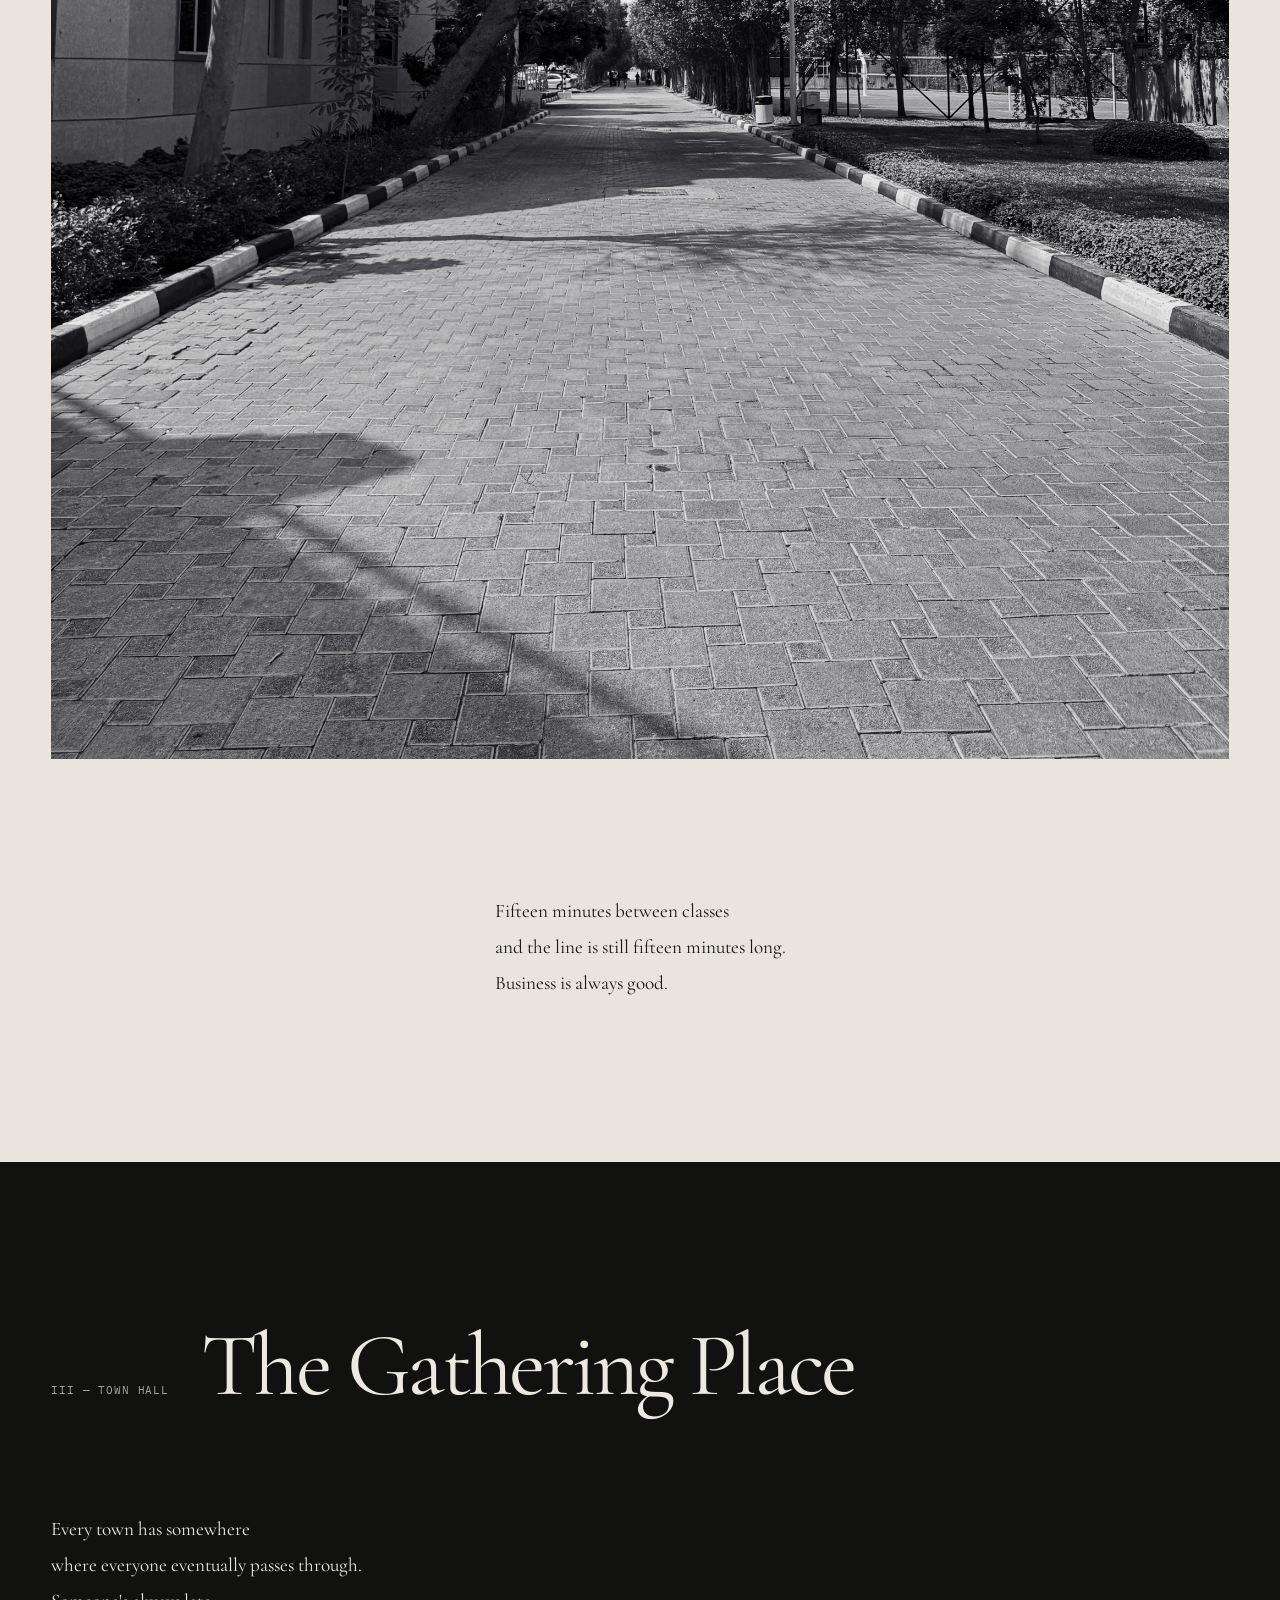
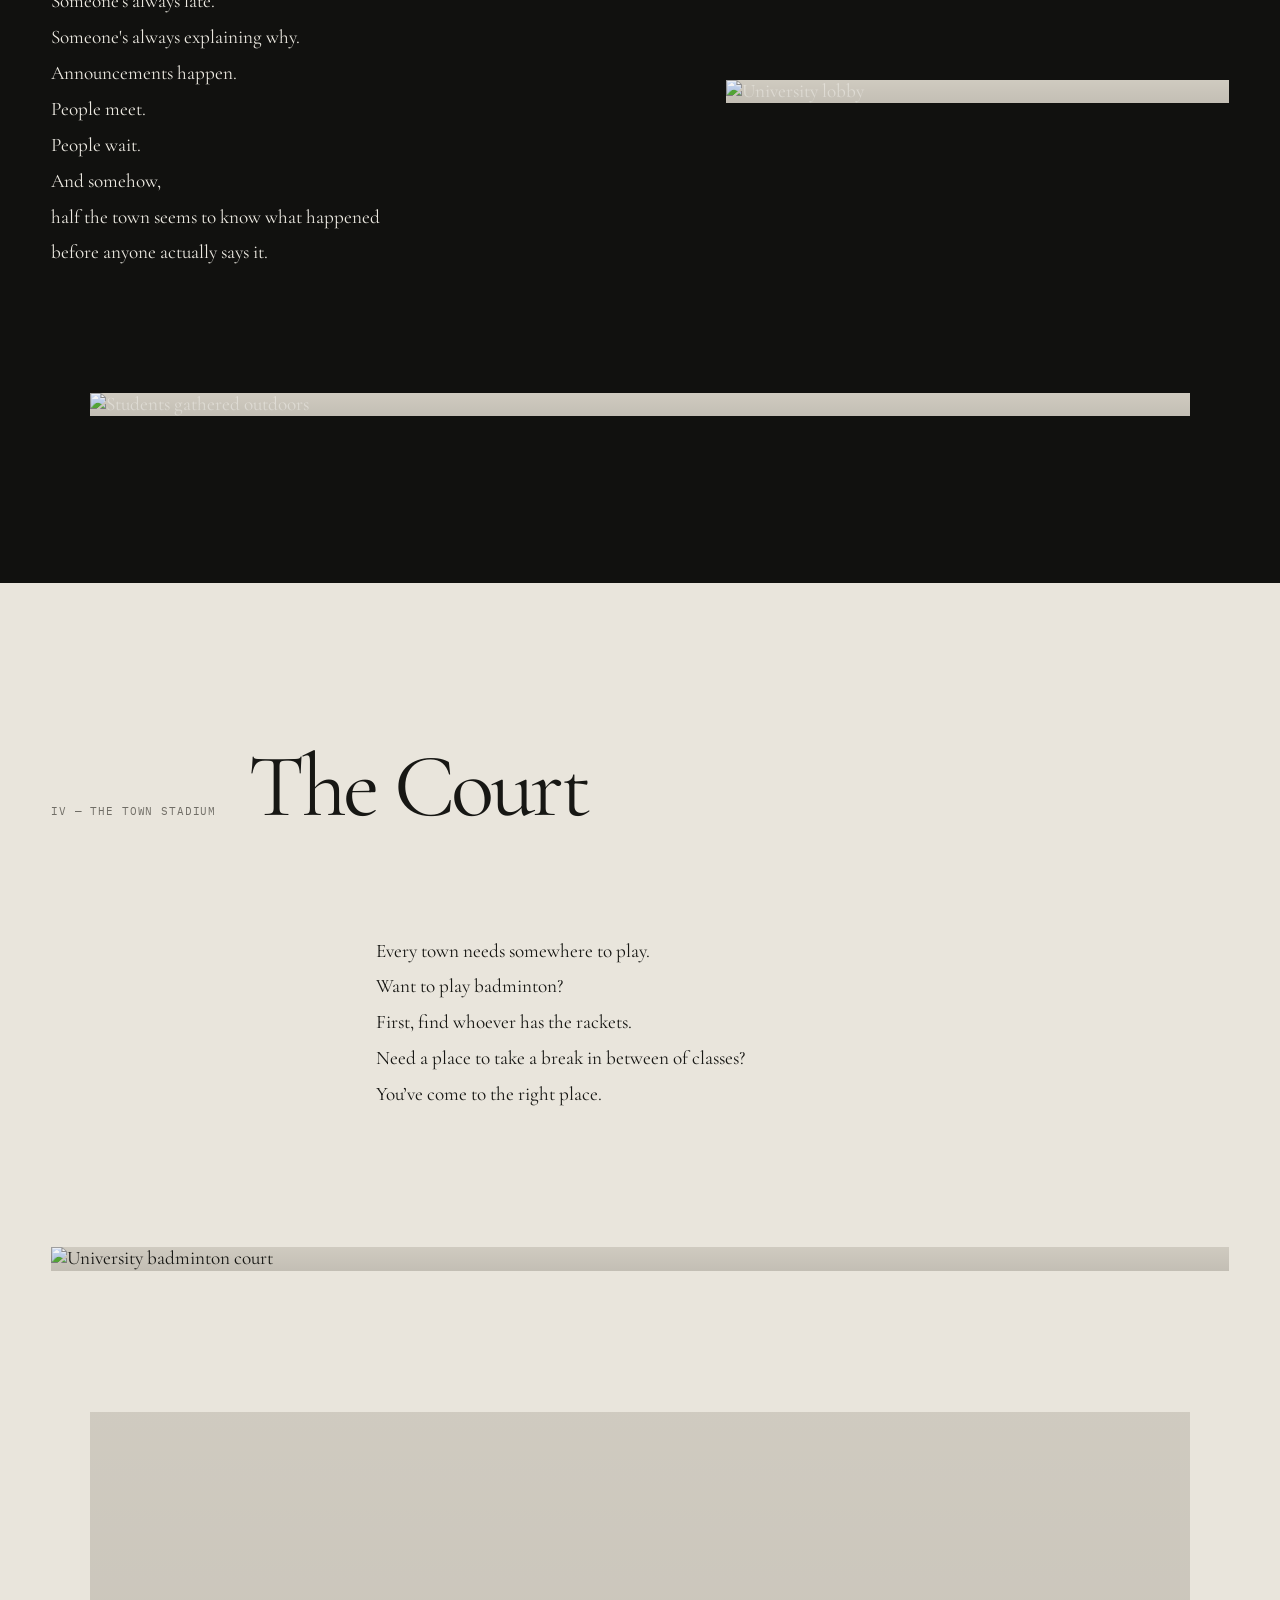
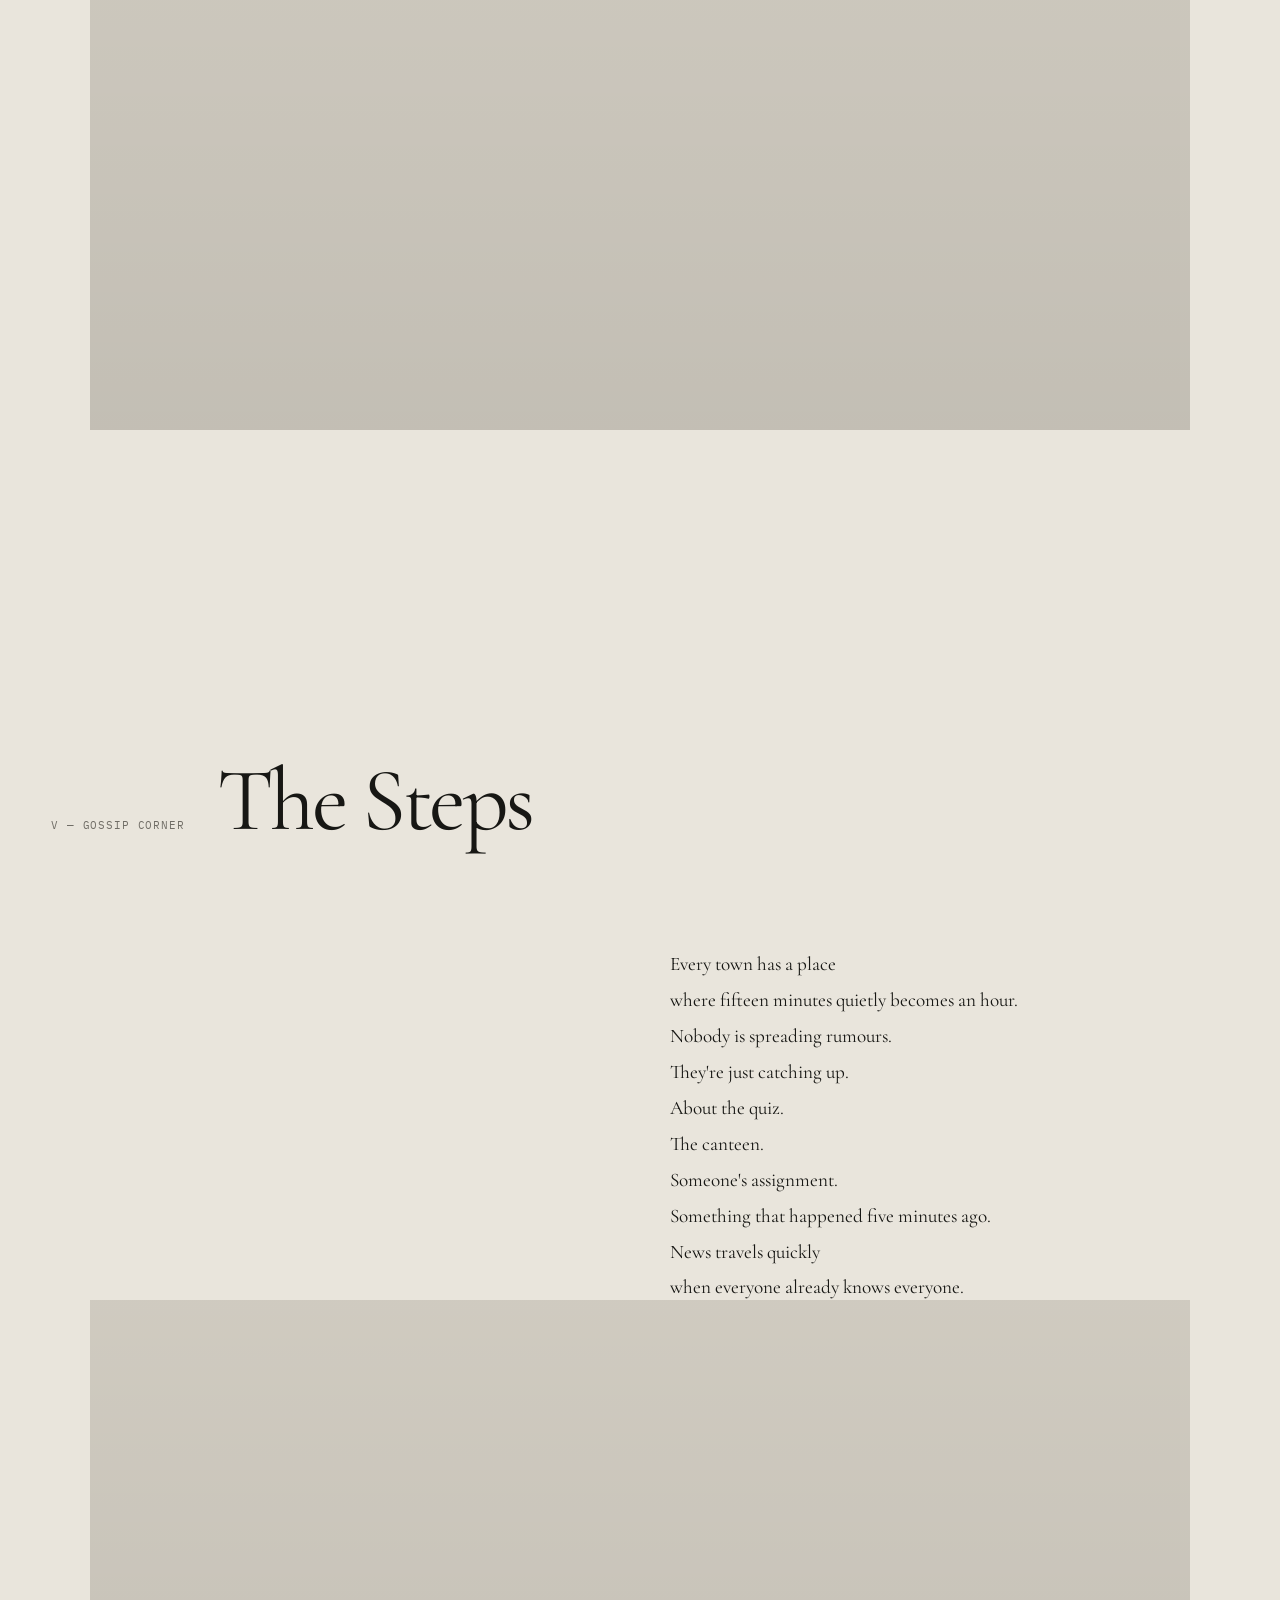
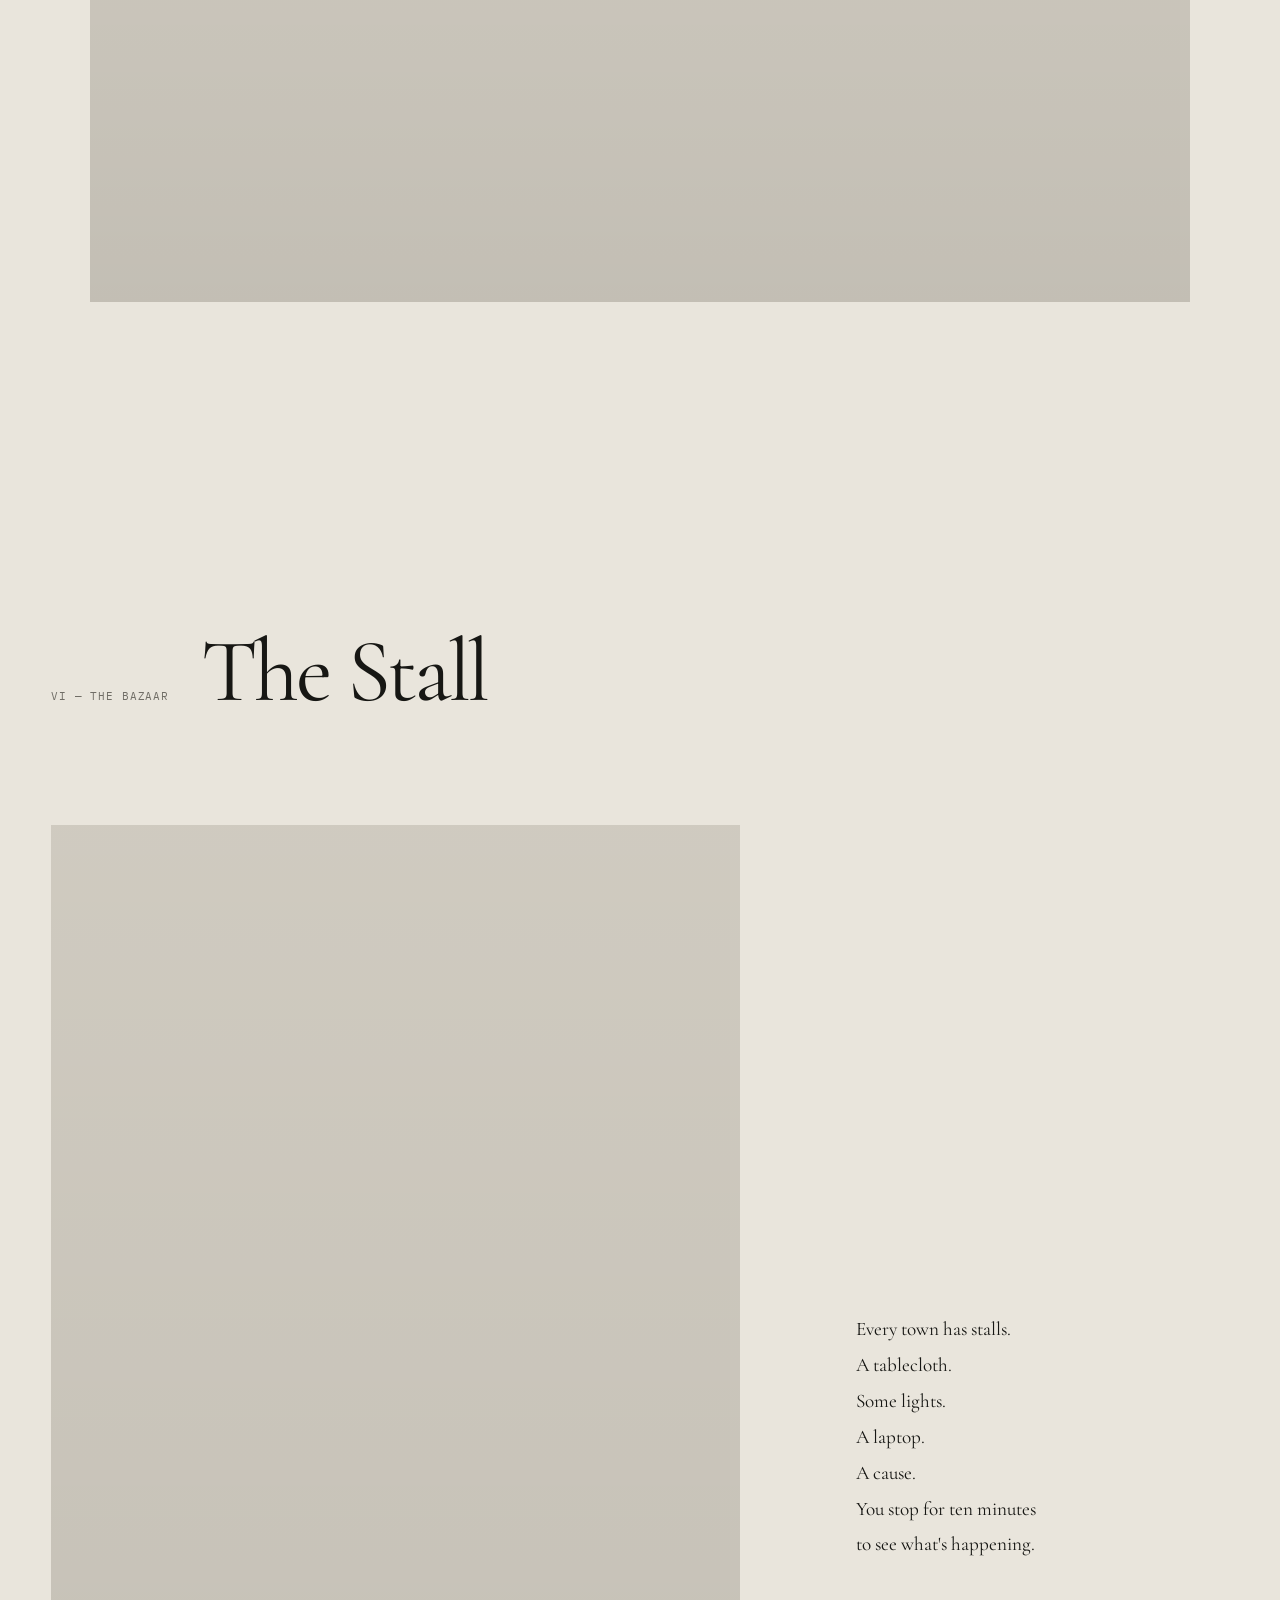
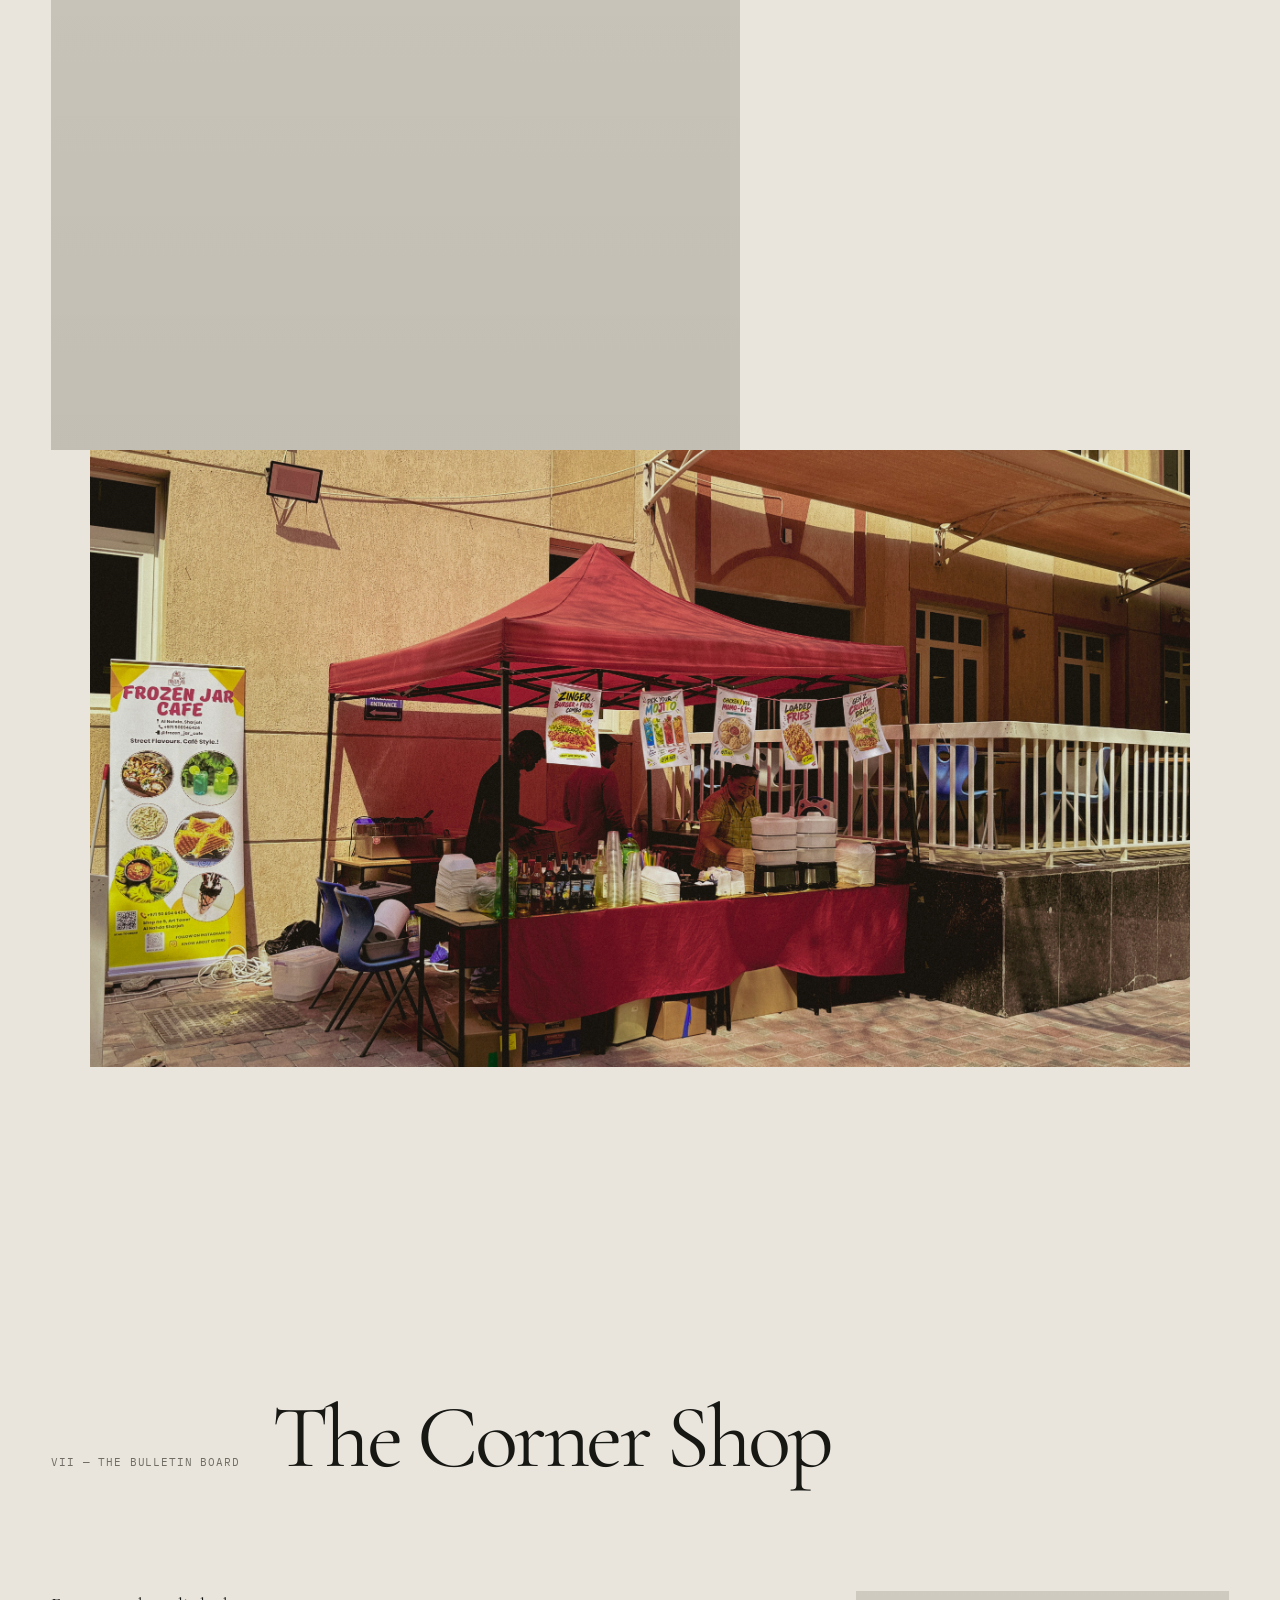
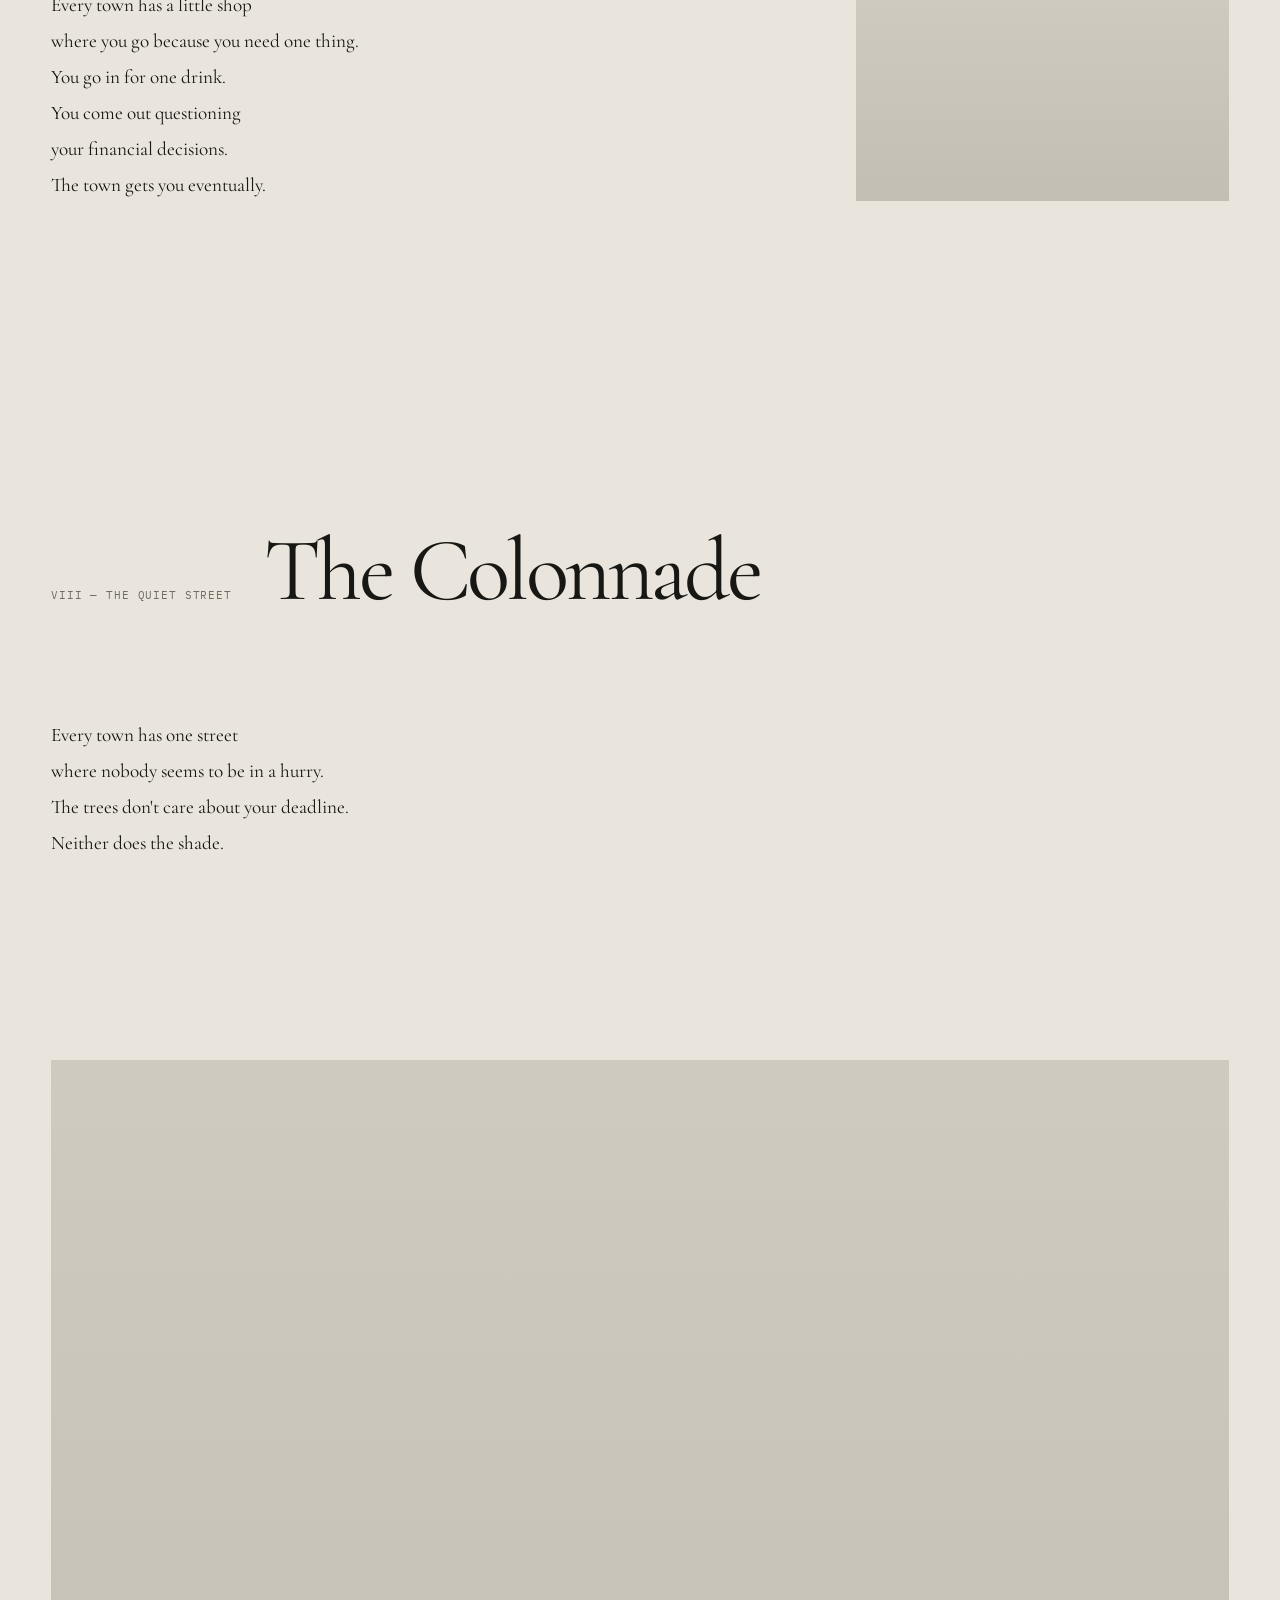
==== commit ef1242dc: "Remove unused images and update image references in HTML and JavaScript" ====
--- a/index.html
+++ b/index.html
@@ -1,280 +1,263 @@
 <!DOCTYPE html>
+
 <html lang="en">
 <head>
-  <meta charset="utf-8">
-  <meta name="viewport" content="width=device-width, initial-scale=1, viewport-fit=cover">
-  <title>If My University Was a Small Town</title>
-  <meta name="description" content="If My University Was a Small Town — a photographic story.">
-  <meta name="theme-color" content="#11110f">
-  <script>document.documentElement.classList.add('js');</script>
-  <link rel="preconnect" href="https://fonts.googleapis.com">
-  <link rel="preconnect" href="https://fonts.gstatic.com" crossorigin>
-  <link href="https://fonts.googleapis.com/css2?family=Cormorant+Garamond:wght@400;500&family=IBM+Plex+Mono:wght@400;500&display=swap" rel="stylesheet">
-  <link rel="stylesheet" href="css/style.css">
+<meta charset="utf-8"/>
+<meta content="width=device-width, initial-scale=1, viewport-fit=cover" name="viewport"/>
+<title>If My University Was a Small Town</title>
+<meta content="If My University Was a Small Town — a photographic story." name="description"/>
+<meta content="#11110f" name="theme-color"/>
+<script>document.documentElement.classList.add('js');</script>
+<link href="https://fonts.googleapis.com" rel="preconnect"/>
+<link crossorigin="" href="https://fonts.gstatic.com" rel="preconnect"/>
+<link href="https://fonts.googleapis.com/css2?family=Cormorant+Garamond:wght@400;500&amp;family=IBM+Plex+Mono:wght@400;500&amp;display=swap" rel="stylesheet"/>
+<link href="css/style.css" rel="stylesheet"/>
 </head>
 <body>
-
 <a class="skip-link" href="#story">Skip to story</a>
-
 <header class="site-header" id="top">
-  <div class="site-header__title">If My University Was a Small Town</div>
-  <div class="site-header__progress" aria-hidden="true"><span></span></div>
+<div class="site-header__title">If My University Was a Small Town</div>
+<div aria-hidden="true" class="site-header__progress"><span></span></div>
 </header>
-
 <main id="story">
-
-  <section class="opening scene" aria-labelledby="opening-title">
-    <div class="scene__stage">
-      <div class="opening__image photo photo--hero" data-photo="roundabout" data-priority aria-hidden="true"></div>
-      <div class="opening__copy">
-        <h1 id="opening-title">If My University Was a Small Town</h1>
-        <div class="opening__narrative">
-          <p>It never asked to be one.</p>
-          <p>It just quietly became one.</p>
-          <p>A town with an entrance,</p>
-          <p>a market, a town hall, a stadium,</p>
-          <p>places to gossip, places to wander (even if it’s limited).</p>
-        </div>
-      </div>
-    </div>
-  </section>
-
-  <section class="prologue section" id="roundabout" aria-labelledby="roundabout-title">
-    <div class="section-heading reveal">
-      <span class="section-number">Prologue</span>
-      <h2 id="roundabout-title">The Roundabout</h2>
-    </div>
-    <div class="story-stack story-stack--opening">
-      <div class="photo photo--natural reveal" data-photo="roundabout-detail" aria-hidden="true"></div>
-      <div class="story-copy reveal">
-        <p>Every town has a way in.</p>
-        <p>Every day starts here,</p>
-        <p>one way or another.</p>
-      </div>
-      <div class="photo photo--natural photo--medium reveal" data-photo="car-parking" aria-hidden="true"></div>
-    </div>
-  </section>
-
-  <section class="chapter section" id="gate" aria-labelledby="gate-title">
-    <div class="section-heading reveal">
-      <span class="section-number">I — The Main Street</span>
-      <h2 id="gate-title">The Gate</h2>
-    </div>
-    <div class="story-grid story-grid--wide">
-      <div class="photo photo--natural reveal" data-photo="main-street" aria-hidden="true"></div>
-      <div class="story-copy reveal">
-        <p>You walk in,</p>
-        <p>and the town makes sure you know exactly where you are.</p>
-        <p>The name is on the wall</p>
-        <p>before you've taken three steps.</p>
-        <p>By eight,</p>
-        <p>everyone is moving like they're already late.</p>
-        <p>The town is awake.</p>
-      </div>
-    </div>
-  </section>
-
-  <section class="chapter section" id="market-road" aria-labelledby="market-title">
-    <div class="section-heading reveal">
-      <span class="section-number">II — Market Road</span>
-      <h2 id="market-title">The Canteen</h2>
-    </div>
-    <div class="story-stack">
-      <div class="photo photo--natural reveal" data-photo="canteen-sign" aria-hidden="true"></div>
-      <div class="story-copy story-copy--narrow reveal">
-        <p>The canteen has a reputation.</p>
-        <p>Ask anyone who's been here longer than a semester</p>
-        <p>and they'll tell you it used to be better.</p>
-        <p>Somehow,</p>
-        <p>everyone still ends up here.</p>
-      </div>
-      <div class="photo photo--natural reveal" data-photo="canteen" aria-hidden="true"></div>
-      <div class="story-copy story-copy--narrow reveal">
-        <p>Fifteen minutes between classes</p>
-        <p>and the line is still fifteen minutes long.</p>
-        <p>Business is always good.</p>
-      </div>
-    </div>
-  </section>
-
-  <section class="chapter section section--dark" id="town-hall" aria-labelledby="hall-title">
-    <div class="section-heading reveal">
-      <span class="section-number">III — Town Hall</span>
-      <h2 id="hall-title">The Gathering Place</h2>
-    </div>
-    <div class="story-grid story-grid--reverse">
-      <div class="story-copy reveal">
-        <p>Every town has somewhere</p>
-        <p>where everyone eventually passes through.</p>
-        <p>Someone's always late.</p>
-        <p>Someone's always explaining why.</p>
-        <p>Announcements happen.</p>
-        <p>People meet.</p>
-        <p>People wait.</p>
-        <p>And somehow,</p>
-        <p>half the town seems to know what happened</p>
-        <p>before anyone actually says it.</p>
-      </div>
-      <div class="photo photo--natural reveal" data-photo="gathering-place" aria-hidden="true"></div>
-    </div>
-    <div class="town-hall-secondary photo photo--natural reveal" data-photo="gathering-people" aria-hidden="true"></div>
-  </section>
-
-  <section class="chapter section" id="court" aria-labelledby="court-title">
-    <div class="section-heading reveal">
-      <span class="section-number">IV — The Town Stadium</span>
-      <h2 id="court-title">The Court</h2>
-    </div>
-    <div class="story-stack story-stack--center">
-      <div class="story-copy reveal">
-        <p>Every town needs somewhere to play.</p>
-        <p>Want to play badminton?</p>
-        <p>First, find whoever has the rackets.</p>
-        <p>Need a place to take a break in between of classes?</p>
-        <p>You’ve come to the right place.</p>
-      </div>
-      <div class="photo photo--natural reveal" data-photo="court" aria-hidden="true"></div>
-      <div class="photo photo--natural photo--secondary reveal" data-photo="stadium" aria-hidden="true"></div>
-    </div>
-  </section>
-
-  <section class="chapter section" id="steps" aria-labelledby="steps-title">
-    <div class="section-heading reveal">
-      <span class="section-number">V — Gossip Corner</span>
-      <h2 id="steps-title">The Steps</h2>
-    </div>
-    <div class="story-grid">
-      <div class="photo photo--natural reveal" data-photo="steps" aria-hidden="true"></div>
-      <div class="story-copy reveal">
-        <p>Every town has a place</p>
-        <p>where fifteen minutes quietly becomes an hour.</p>
-        <p>Nobody is spreading rumours.</p>
-        <p>They're just catching up.</p>
-        <p>About the quiz.</p>
-        <p>The canteen.</p>
-        <p>Someone's assignment.</p>
-        <p>Something that happened five minutes ago.</p>
-        <p>News travels quickly</p>
-        <p>when everyone already knows everyone.</p>
-      </div>
-    </div>
-    <div class="photo photo--natural photo--secondary reveal" data-photo="seating-area" aria-hidden="true"></div>
-  </section>
-
-  <section class="chapter section" id="stall" aria-labelledby="stall-title">
-    <div class="section-heading reveal">
-      <span class="section-number">VI — The Bazaar</span>
-      <h2 id="stall-title">The Stall</h2>
-    </div>
-    <div class="story-grid story-grid--wide story-grid--stall">
-      <div class="photo photo--natural reveal" data-photo="stall" aria-hidden="true"></div>
-      <div class="story-copy reveal">
-        <p>Every town has stalls.</p>
-        <p>A tablecloth.</p>
-        <p>Some lights.</p>
-        <p>A laptop.</p>
-        <p>A cause.</p>
-        <p>You stop for ten minutes</p>
-        <p>to see what's happening.</p>
-      </div>
-    </div>
-    <div class="photo photo--natural photo--secondary reveal" data-photo="food-stall" aria-hidden="true"></div>
-  </section>
-
-  <section class="chapter section" id="corner-shop" aria-labelledby="shop-title">
-    <div class="section-heading reveal">
-      <span class="section-number">VII — The Bulletin Board</span>
-      <h2 id="shop-title">The Corner Shop</h2>
-    </div>
-    <div class="story-grid story-grid--wide">
-      <div class="story-copy reveal">
-        <p>Every town has a little shop</p>
-        <p>where you go because you need one thing.</p>
-        <p>You go in for one drink.</p>
-        <p>You come out questioning</p>
-        <p>your financial decisions.</p>
-        <p>The town gets you eventually.</p>
-      </div>
-      <div class="photo photo--natural reveal" data-photo="corner-shop" aria-hidden="true"></div>
-    </div>
-  </section>
-
-  <section class="chapter section section--quiet" id="colonnade" aria-labelledby="colonnade-title">
-    <div class="section-heading reveal">
-      <span class="section-number">VIII — The Quiet Street</span>
-      <h2 id="colonnade-title">The Colonnade</h2>
-    </div>
-    <div class="story-stack story-stack--quiet">
-      <div class="story-copy reveal">
-        <p>Every town has one street</p>
-        <p>where nobody seems to be in a hurry.</p>
-        <p>The trees don't care about your deadline.</p>
-        <p>Neither does the shade.</p>
-      </div>
-      <div class="photo photo--natural reveal" data-photo="colonnade" aria-hidden="true"></div>
-      <div class="story-copy story-copy--narrow reveal">
-        <p>For a few minutes,</p>
-        <p>there is nowhere you need to be.</p>
-        <p>Even the footsteps are quieter here.</p>
-      </div>
-    </div>
-  </section>
-
-  <section class="chapter section section--evening" id="last-bus" aria-labelledby="bus-title">
-    <div class="section-heading reveal">
-      <span class="section-number">IX — The Town Square</span>
-      <h2 id="bus-title">The Last Bus</h2>
-    </div>
-    <div class="story-stack">
-      <div class="story-copy reveal">
-        <p>By evening,</p>
-        <p>this becomes the town square.</p>
-        <p>Everyone is here.</p>
-        <p>Not because the buses are late.</p>
-        <p>Nobody is quite ready to leave yet.</p>
-      </div>
-      <div class="photo photo--natural reveal" data-photo="last-bus" aria-hidden="true"></div>
-      <div class="story-copy reveal">
-        <p>The day gets debriefed here:</p>
-        <p>Who bombed the quiz.</p>
-        <p>Who's skipping tomorrow.</p>
-        <p>What happened at the canteen.</p>
-        <p>Who saw whom.</p>
-        <p>The vans wait.</p>
-        <p>The conversations continue.</p>
-        <p>Eventually,</p>
-        <p>everyone goes home.</p>
-      </div>
-      <div class="photo photo--natural photo--secondary reveal" data-photo="last-bus-wide" aria-hidden="true"></div>
-    </div>
-  </section>
-
-  <section class="closing scene section--closing" id="tomorrow" aria-labelledby="tomorrow-title">
-    <div class="scene__stage">
-      <div class="closing__image photo photo--hero" data-photo="roundabout-closing" aria-hidden="true"></div>
-      <div class="closing__copy">
-        <div class="section-heading reveal">
-          <span class="section-number">Closing</span>
-          <h2 id="tomorrow-title">Tomorrow</h2>
-        </div>
-        <div class="story-copy reveal">
-          <p>The town becomes quiet again.</p>
-          <p>The roundabout looks exactly the same.</p>
-          <p>Tomorrow,</p>
-          <p>it will start all over again.</p>
-          <p>The same streets.</p>
-          <p>The same places.</p>
-          <p>Mostly the same people.</p>
-          <p>And somehow,</p>
-          <p>it will still feel like another day in town.</p>
-        </div>
-      </div>
-    </div>
-  </section>
-
+<section aria-labelledby="opening-title" class="opening scene">
+<div class="scene__stage">
+<div class="opening__image photo photo--hero" data-photo="roundabout" data-priority=""><img alt="Roundabout" decoding="async" loading="eager" src="images/roundabout.jpg"/></div>
+<div class="opening__copy">
+<h1 id="opening-title">If My University Was a Small Town</h1>
+<div class="opening__narrative">
+<p>It never asked to be one.</p>
+<p>It just quietly became one.</p>
+<p>A town with an entrance,</p>
+<p>a market, a town hall, a stadium,</p>
+<p>places to gossip, places to wander (even if it’s limited).</p>
+</div>
+</div>
+</div>
+</section>
+<section aria-labelledby="roundabout-title" class="prologue section" id="roundabout">
+<div class="section-heading reveal">
+<span class="section-number">Prologue</span>
+<h2 id="roundabout-title">The Roundabout</h2>
+</div>
+<div class="story-stack story-stack--opening">
+<div class="photo photo--natural reveal" data-photo="roundabout-detail"><img alt="Roundabout" decoding="async" loading="lazy" src="images/roundabout.jpg"/></div>
+<div class="story-copy reveal">
+<p>Every town has a way in.</p>
+<p>Every day starts here,</p>
+<p>one way or another.</p>
+</div>
+<div class="photo photo--natural photo--medium reveal" data-photo="car-parking"><img alt="Campus road and parking area" decoding="async" loading="lazy" src="images/car_parking.jpg"/></div>
+</div>
+</section>
+<section aria-labelledby="gate-title" class="chapter section" id="gate">
+<div class="section-heading reveal">
+<span class="section-number">I — The Main Street</span>
+<h2 id="gate-title">The Gate</h2>
+</div>
+<div class="story-grid story-grid--wide">
+<div class="photo photo--natural reveal" data-photo="main-street"><img alt="Campus walkway" decoding="async" loading="lazy" src="images/behind_sc.jpg"/></div>
+<div class="story-copy reveal">
+<p>You walk in,</p>
+<p>and the town makes sure you know exactly where you are.</p>
+<p>The name is on the wall</p>
+<p>before you've taken three steps.</p>
+<p>By eight,</p>
+<p>everyone is moving like they're already late.</p>
+<p>The town is awake.</p>
+</div>
+</div>
+</section>
+<section aria-labelledby="market-title" class="chapter section" id="market-road">
+<div class="section-heading reveal">
+<span class="section-number">II — Market Road</span>
+<h2 id="market-title">The Canteen</h2>
+</div>
+<div class="story-stack">
+<div class="photo photo--natural reveal" data-photo="canteen-sign"><img alt="Canteen sign" decoding="async" loading="lazy" src="images/canteen_signboard.jpg"/></div>
+<div class="story-copy story-copy--narrow reveal">
+<p>The canteen has a reputation.</p>
+<p>Ask anyone who's been here longer than a semester</p>
+<p>and they'll tell you it used to be better.</p>
+<p>Somehow,</p>
+<p>everyone still ends up here.</p>
+</div>
+<div class="photo photo--natural reveal" data-photo="canteen"><img alt="Campus canteen area" decoding="async" loading="lazy" src="images/behind_canteen.jpg"/></div>
+<div class="story-copy story-copy--narrow reveal">
+<p>Fifteen minutes between classes</p>
+<p>and the line is still fifteen minutes long.</p>
+<p>Business is always good.</p>
+</div>
+</div>
+</section>
+<section aria-labelledby="hall-title" class="chapter section section--dark" id="town-hall">
+<div class="section-heading reveal">
+<span class="section-number">III — Town Hall</span>
+<h2 id="hall-title">The Gathering Place</h2>
+</div>
+<div class="story-grid story-grid--reverse">
+<div class="story-copy reveal">
+<p>Every town has somewhere</p>
+<p>where everyone eventually passes through.</p>
+<p>Someone's always late.</p>
+<p>Someone's always explaining why.</p>
+<p>Announcements happen.</p>
+<p>People meet.</p>
+<p>People wait.</p>
+<p>And somehow,</p>
+<p>half the town seems to know what happened</p>
+<p>before anyone actually says it.</p>
+</div>
+<div class="photo photo--natural reveal" data-photo="gathering-place"><img alt="University lobby" decoding="async" loading="lazy" src="images/lobby.jpg"/></div>
+</div>
+<div class="town-hall-secondary photo photo--natural reveal" data-photo="gathering-people"><img alt="Students gathered outdoors" decoding="async" loading="lazy" src="images/mushtaqu.jpg"/></div>
+</section>
+<section aria-labelledby="court-title" class="chapter section" id="court">
+<div class="section-heading reveal">
+<span class="section-number">IV — The Town Stadium</span>
+<h2 id="court-title">The Court</h2>
+</div>
+<div class="story-stack story-stack--center">
+<div class="story-copy reveal">
+<p>Every town needs somewhere to play.</p>
+<p>Want to play badminton?</p>
+<p>First, find whoever has the rackets.</p>
+<p>Need a place to take a break in between of classes?</p>
+<p>You’ve come to the right place.</p>
+</div>
+<div class="photo photo--natural reveal" data-photo="court"><img alt="University badminton court" decoding="async" loading="lazy" src="images/complex.jpg"/></div>
+<div class="photo photo--natural photo--secondary reveal" data-photo="stadium"><img alt="University grounds" decoding="async" loading="lazy" src="images/hostel.jpg"/></div>
+</div>
+</section>
+<section aria-labelledby="steps-title" class="chapter section" id="steps">
+<div class="section-heading reveal">
+<span class="section-number">V — Gossip Corner</span>
+<h2 id="steps-title">The Steps</h2>
+</div>
+<div class="story-grid">
+<div class="photo photo--natural reveal" data-photo="steps"><img alt="Students spending time together" decoding="async" loading="lazy" src="images/chilling.jpg"/></div>
+<div class="story-copy reveal">
+<p>Every town has a place</p>
+<p>where fifteen minutes quietly becomes an hour.</p>
+<p>Nobody is spreading rumours.</p>
+<p>They're just catching up.</p>
+<p>About the quiz.</p>
+<p>The canteen.</p>
+<p>Someone's assignment.</p>
+<p>Something that happened five minutes ago.</p>
+<p>News travels quickly</p>
+<p>when everyone already knows everyone.</p>
+</div>
+</div>
+<div class="photo photo--natural photo--secondary reveal" data-photo="seating-area"><img alt="University seating area" decoding="async" loading="lazy" src="images/seating_area.jpg"/></div>
+</section>
+<section aria-labelledby="stall-title" class="chapter section" id="stall">
+<div class="section-heading reveal">
+<span class="section-number">VI — The Bazaar</span>
+<h2 id="stall-title">The Stall</h2>
+</div>
+<div class="story-grid story-grid--wide story-grid--stall">
+<div class="photo photo--natural reveal" data-photo="stall"><img alt="Campus stall" decoding="async" loading="lazy" src="images/acmw_stall.jpg"/></div>
+<div class="story-copy reveal">
+<p>Every town has stalls.</p>
+<p>A tablecloth.</p>
+<p>Some lights.</p>
+<p>A laptop.</p>
+<p>A cause.</p>
+<p>You stop for ten minutes</p>
+<p>to see what's happening.</p>
+</div>
+</div>
+<div class="photo photo--natural photo--secondary reveal" data-photo="food-stall"><img alt="Campus food stall" decoding="async" loading="lazy" src="images/food_stall.jpg"/></div>
+</section>
+<section aria-labelledby="shop-title" class="chapter section" id="corner-shop">
+<div class="section-heading reveal">
+<span class="section-number">VII — The Bulletin Board</span>
+<h2 id="shop-title">The Corner Shop</h2>
+</div>
+<div class="story-grid story-grid--wide">
+<div class="story-copy reveal">
+<p>Every town has a little shop</p>
+<p>where you go because you need one thing.</p>
+<p>You go in for one drink.</p>
+<p>You come out questioning</p>
+<p>your financial decisions.</p>
+<p>The town gets you eventually.</p>
+</div>
+<div class="photo photo--natural reveal" data-photo="corner-shop"><img alt="Campus minimart" decoding="async" loading="lazy" src="images/minimart.jpg"/></div>
+</div>
+</section>
+<section aria-labelledby="colonnade-title" class="chapter section section--quiet" id="colonnade">
+<div class="section-heading reveal">
+<span class="section-number">VIII — The Quiet Street</span>
+<h2 id="colonnade-title">The Colonnade</h2>
+</div>
+<div class="story-stack story-stack--quiet">
+<div class="story-copy reveal">
+<p>Every town has one street</p>
+<p>where nobody seems to be in a hurry.</p>
+<p>The trees don't care about your deadline.</p>
+<p>Neither does the shade.</p>
+</div>
+<div class="photo photo--natural reveal" data-photo="colonnade"><img alt="Quiet campus walkway" decoding="async" loading="lazy" src="images/behind_sc.jpg"/></div>
+<div class="story-copy story-copy--narrow reveal">
+<p>For a few minutes,</p>
+<p>there is nowhere you need to be.</p>
+<p>Even the footsteps are quieter here.</p>
+</div>
+</div>
+</section>
+<section aria-labelledby="bus-title" class="chapter section section--evening" id="last-bus">
+<div class="section-heading reveal">
+<span class="section-number">IX — The Town Square</span>
+<h2 id="bus-title">The Last Bus</h2>
+</div>
+<div class="story-stack">
+<div class="story-copy reveal">
+<p>By evening,</p>
+<p>this becomes the town square.</p>
+<p>Everyone is here.</p>
+<p>Not because the buses are late.</p>
+<p>Nobody is quite ready to leave yet.</p>
+</div>
+<div class="photo photo--natural reveal" data-photo="last-bus"><img alt="Campus bus area" decoding="async" loading="lazy" src="images/bus_area.jpg"/></div>
+<div class="story-copy reveal">
+<p>The day gets debriefed here:</p>
+<p>Who bombed the quiz.</p>
+<p>Who's skipping tomorrow.</p>
+<p>What happened at the canteen.</p>
+<p>Who saw whom.</p>
+<p>The vans wait.</p>
+<p>The conversations continue.</p>
+<p>Eventually,</p>
+<p>everyone goes home.</p>
+</div>
+<div class="photo photo--natural photo--secondary reveal" data-photo="last-bus-wide"><img alt="Campus bus area" decoding="async" loading="lazy" src="images/bus_area_wide.jpg"/></div>
+</div>
+</section>
+<section aria-labelledby="tomorrow-title" class="closing scene section--closing" id="tomorrow">
+<div class="scene__stage">
+<div class="closing__image photo photo--hero" data-photo="roundabout-closing"><img alt="Roundabout" decoding="async" loading="lazy" src="images/roundabout.jpg"/></div>
+<div class="closing__copy">
+<div class="section-heading reveal">
+<span class="section-number">Closing</span>
+<h2 id="tomorrow-title">Tomorrow</h2>
+</div>
+<div class="story-copy reveal">
+<p>The town becomes quiet again.</p>
+<p>The roundabout looks exactly the same.</p>
+<p>Tomorrow,</p>
+<p>it will start all over again.</p>
+<p>The same streets.</p>
+<p>The same places.</p>
+<p>Mostly the same people.</p>
+<p>And somehow,</p>
+<p>it will still feel like another day in town.</p>
+</div>
+</div>
+</div>
+</section>
 </main>
-
-<script src="js/photos.js" defer></script>
-<script src="js/script.js" defer></script>
+<script defer="" src="js/script.js"></script>
 </body>
 </html>
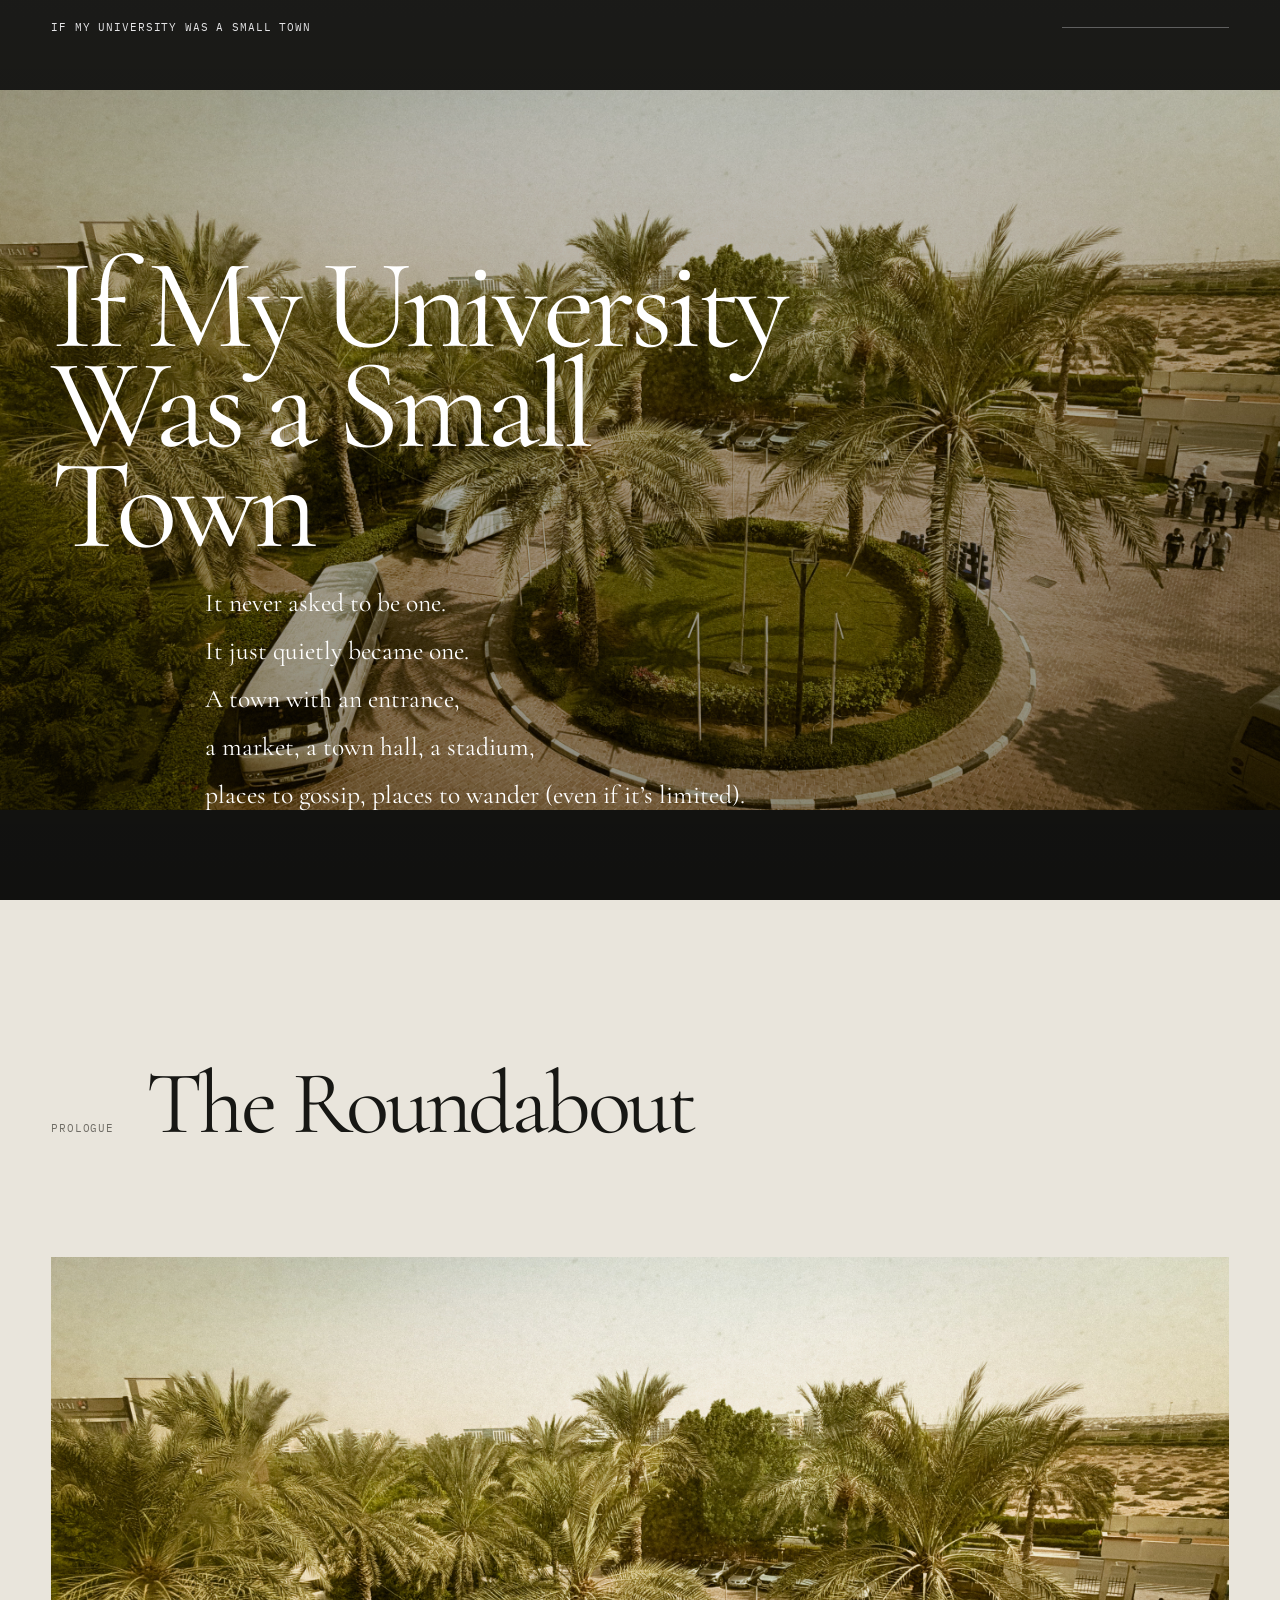
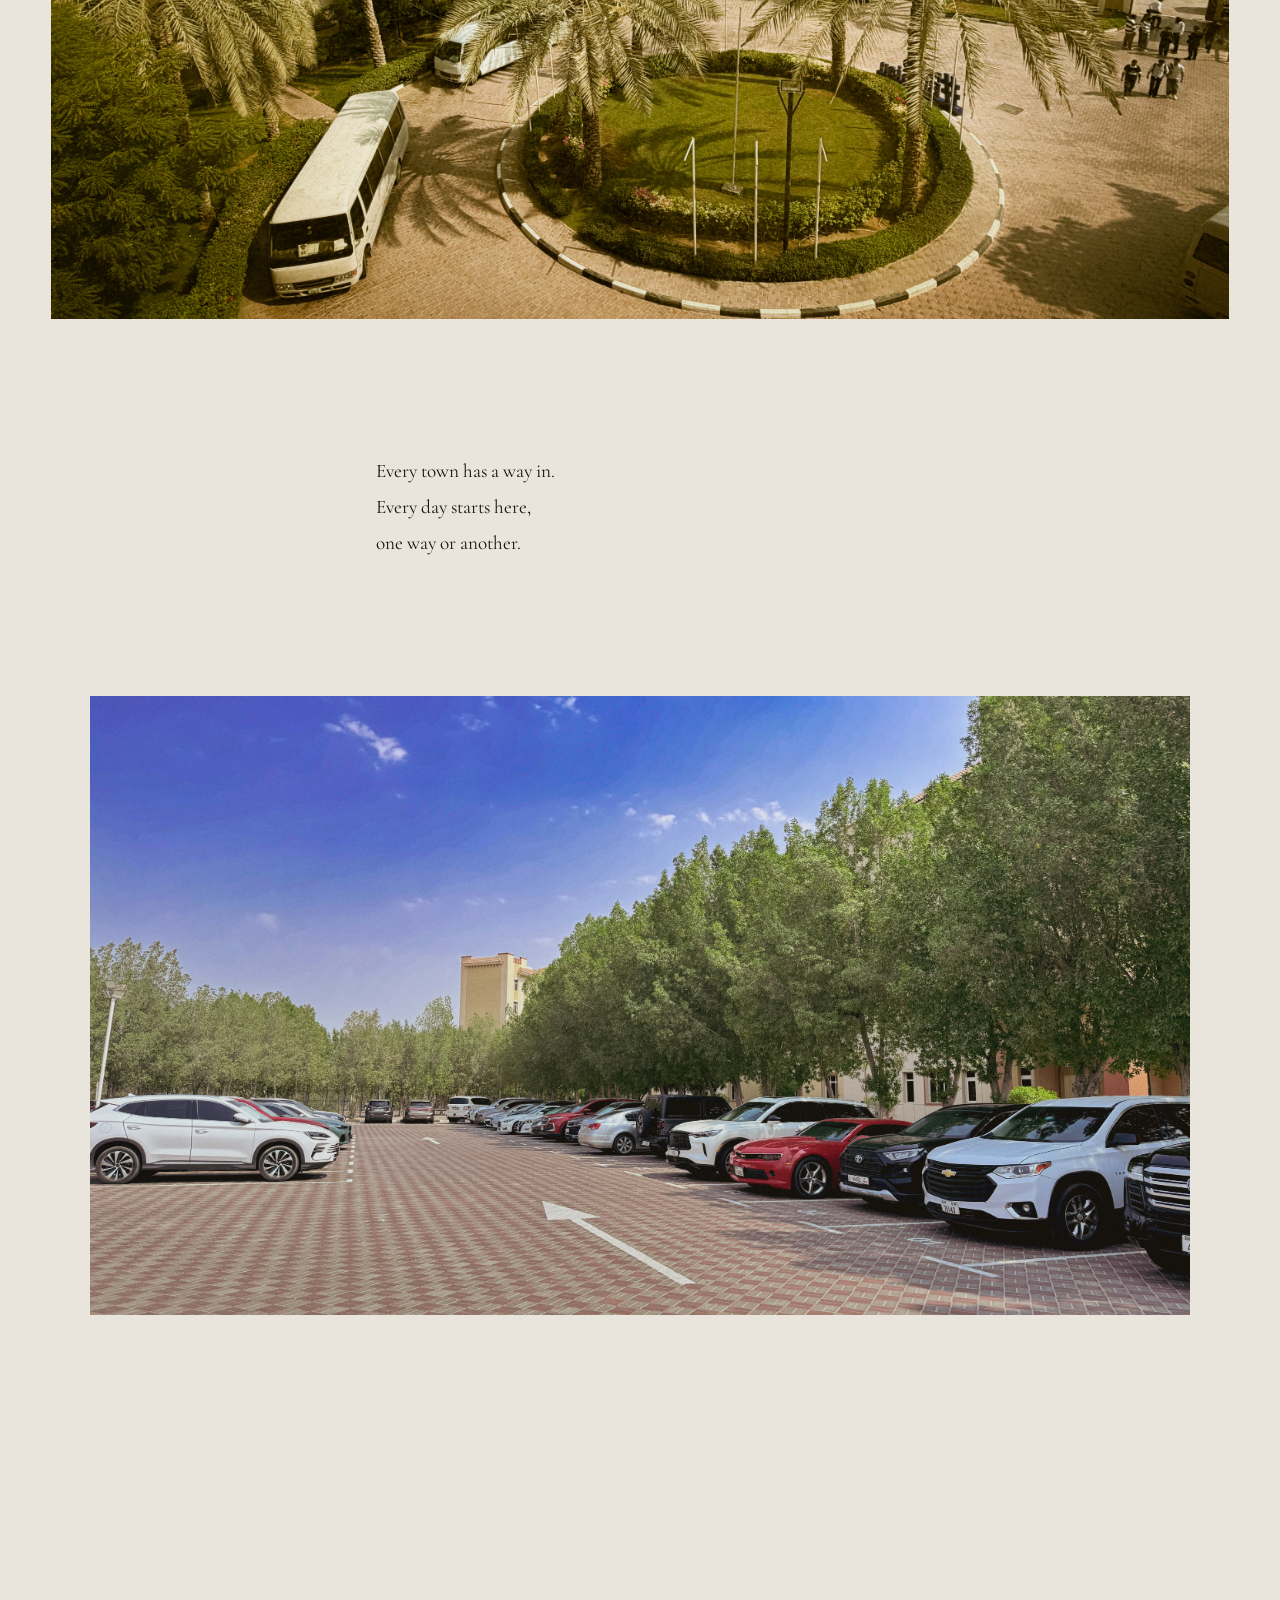
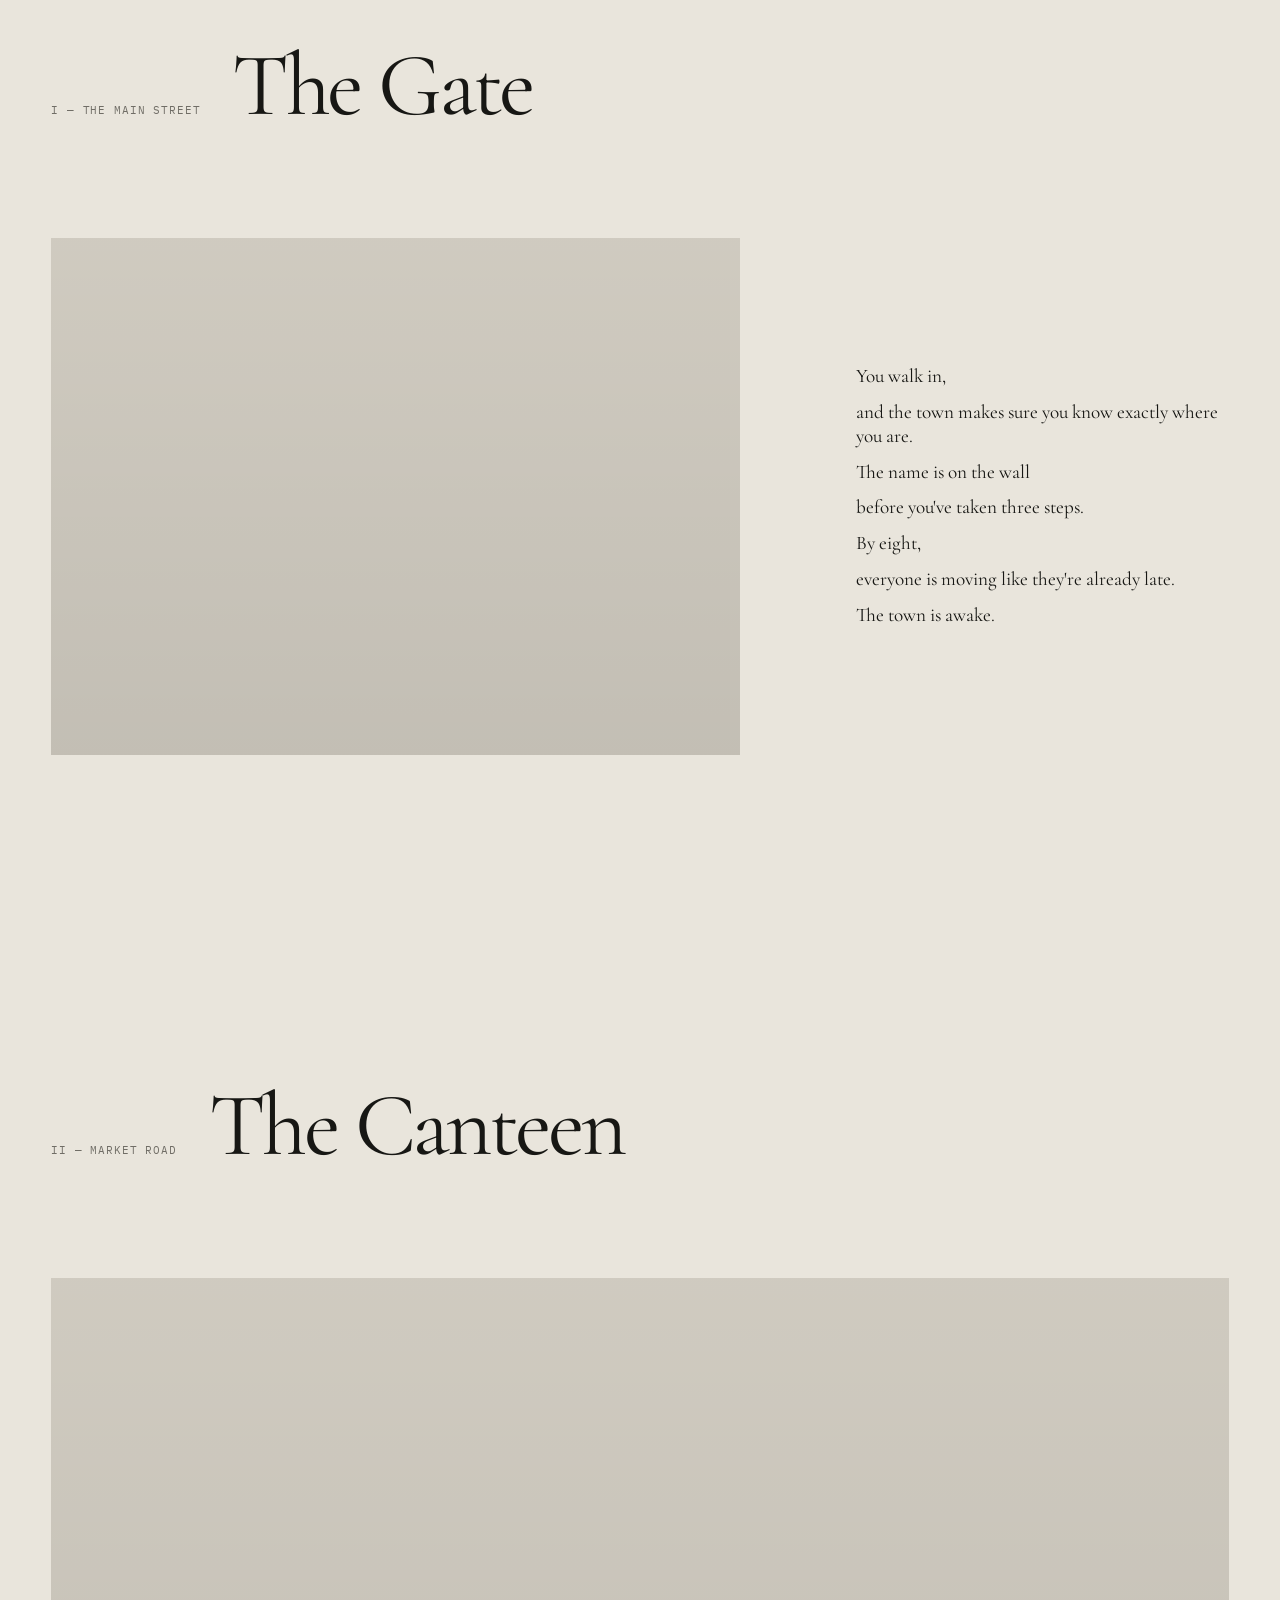
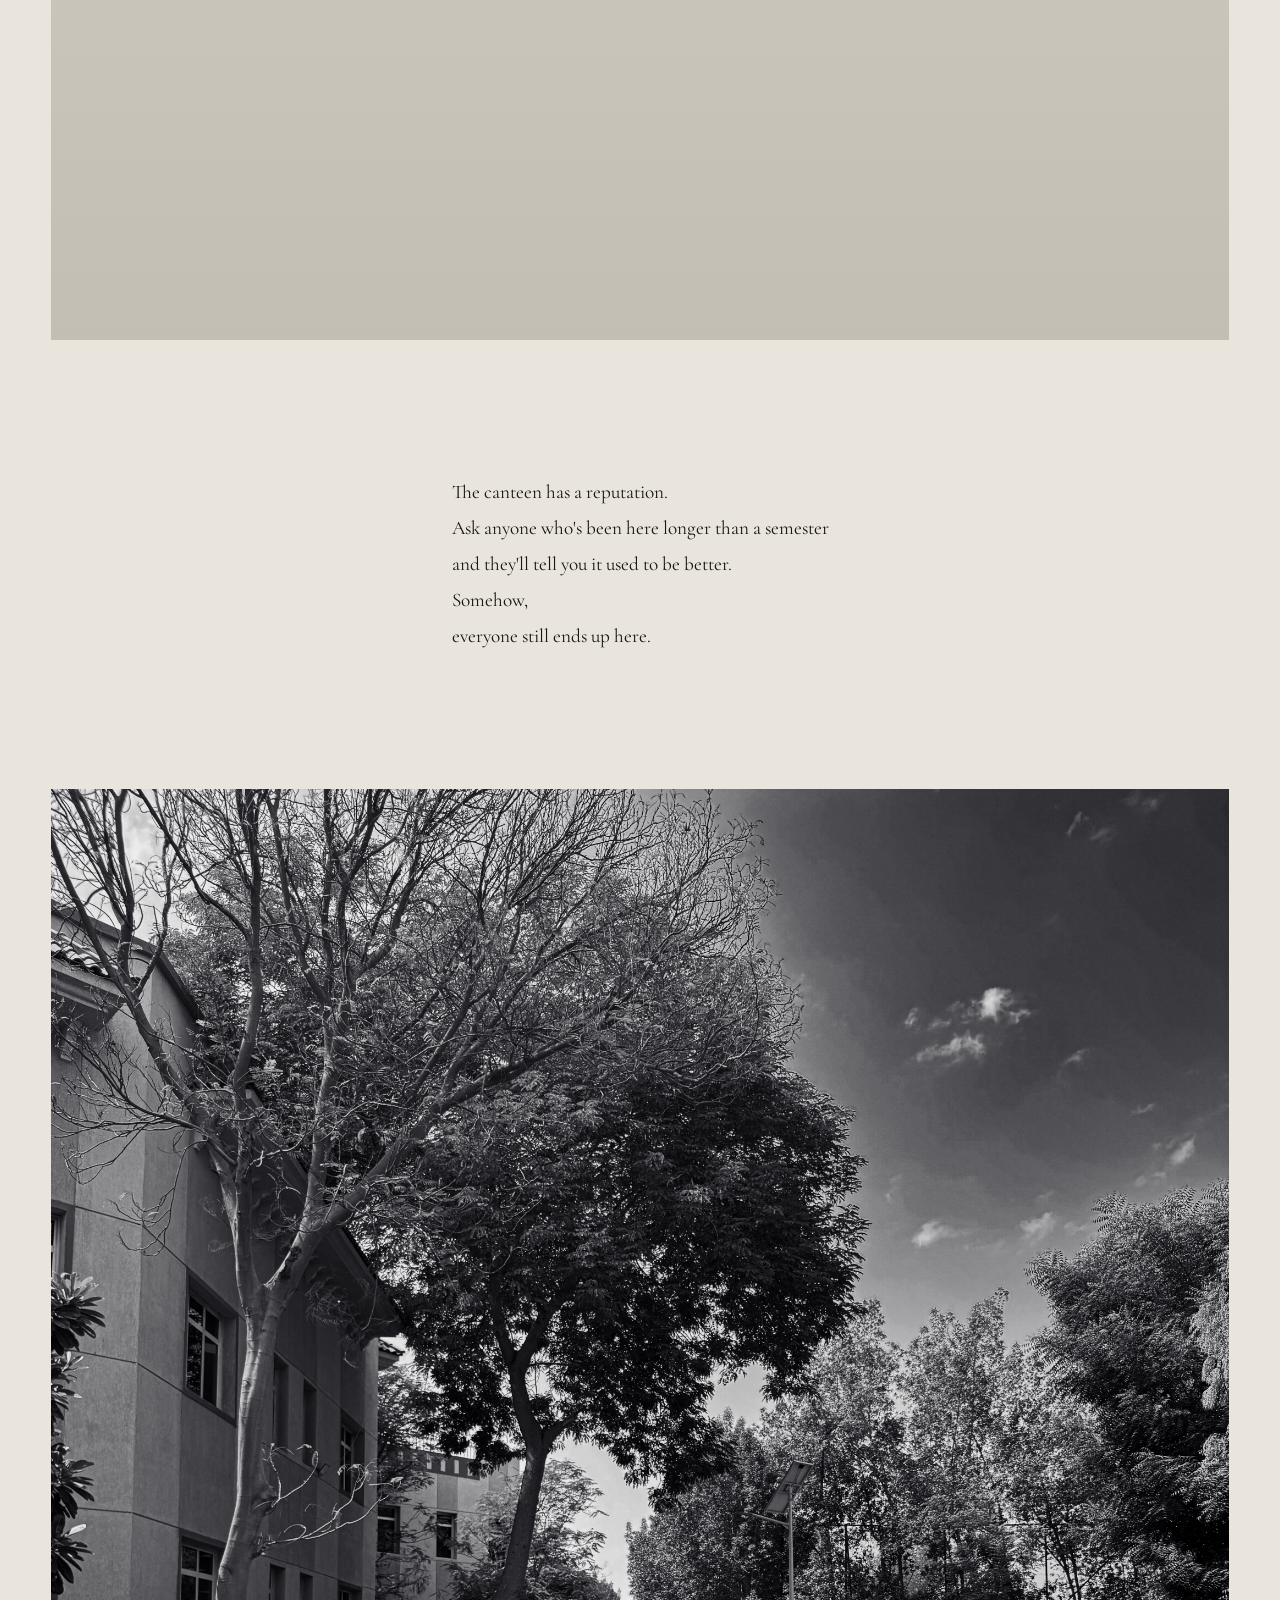
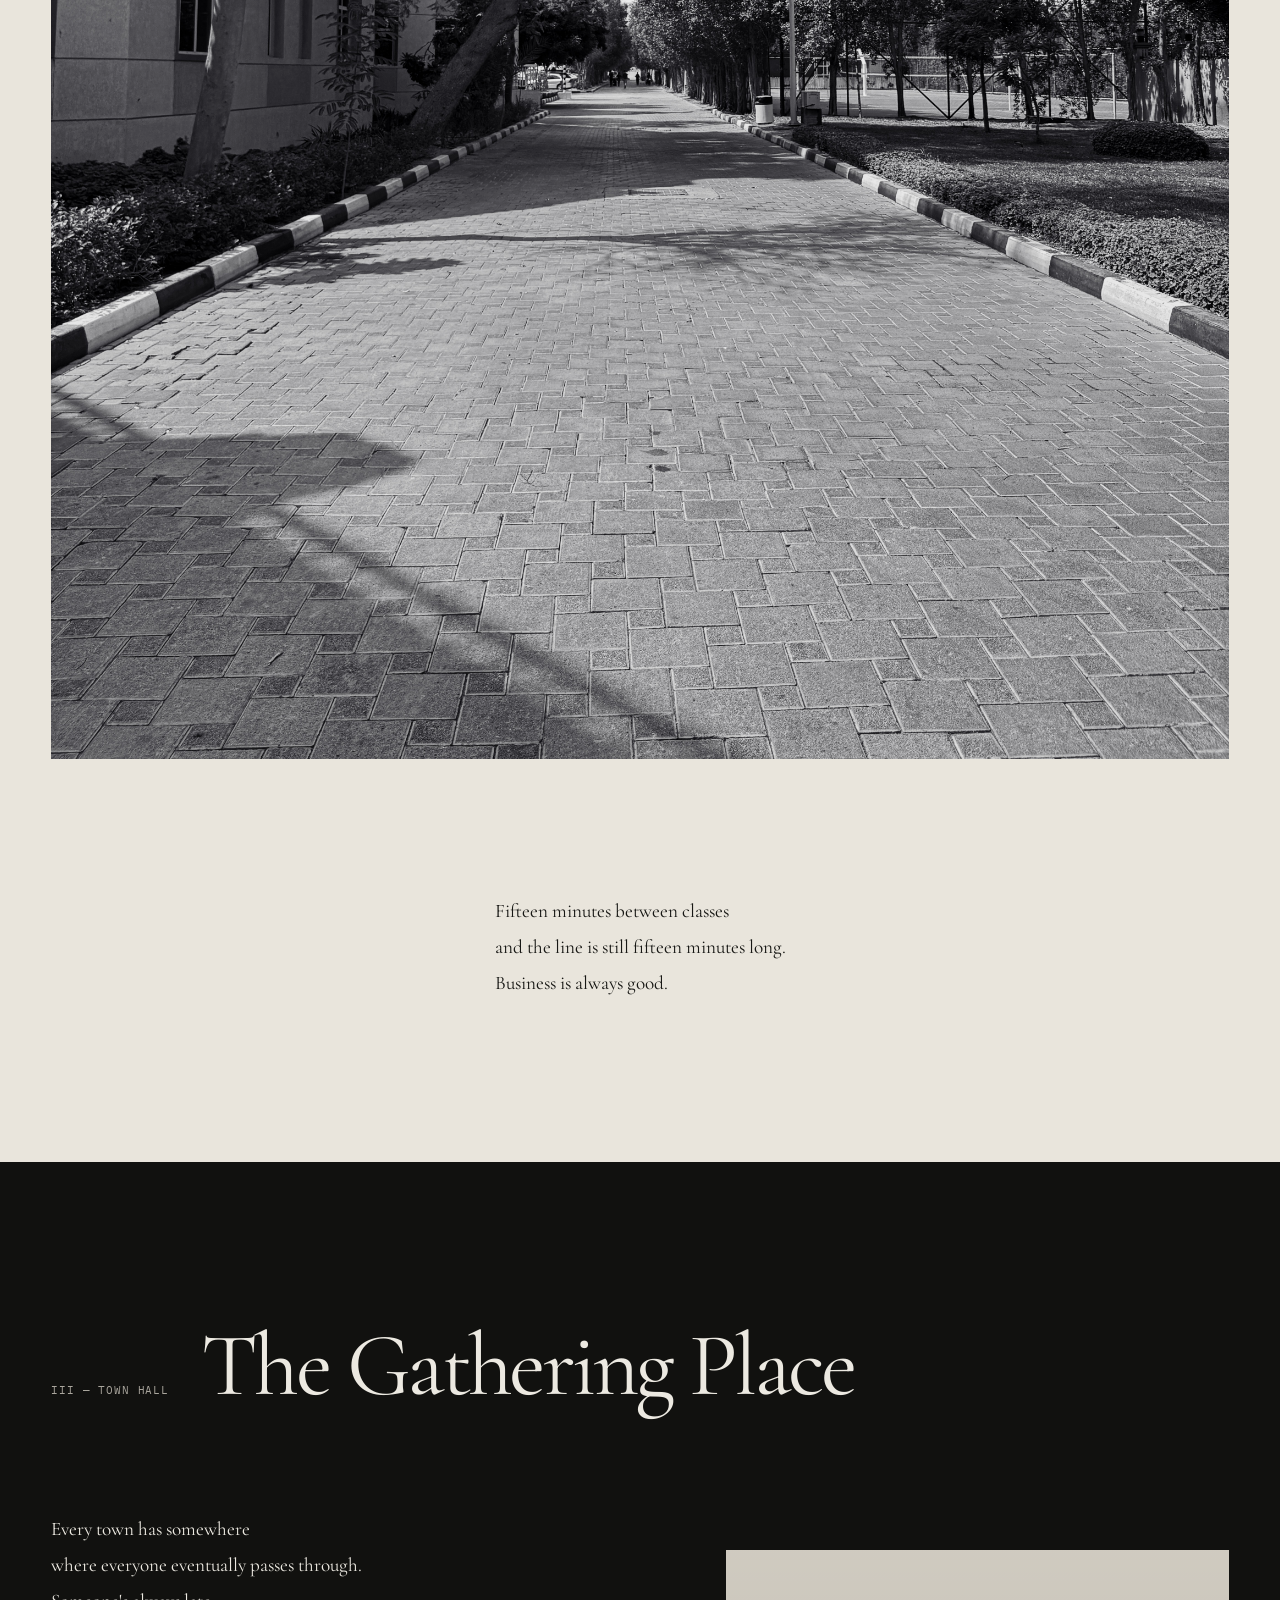
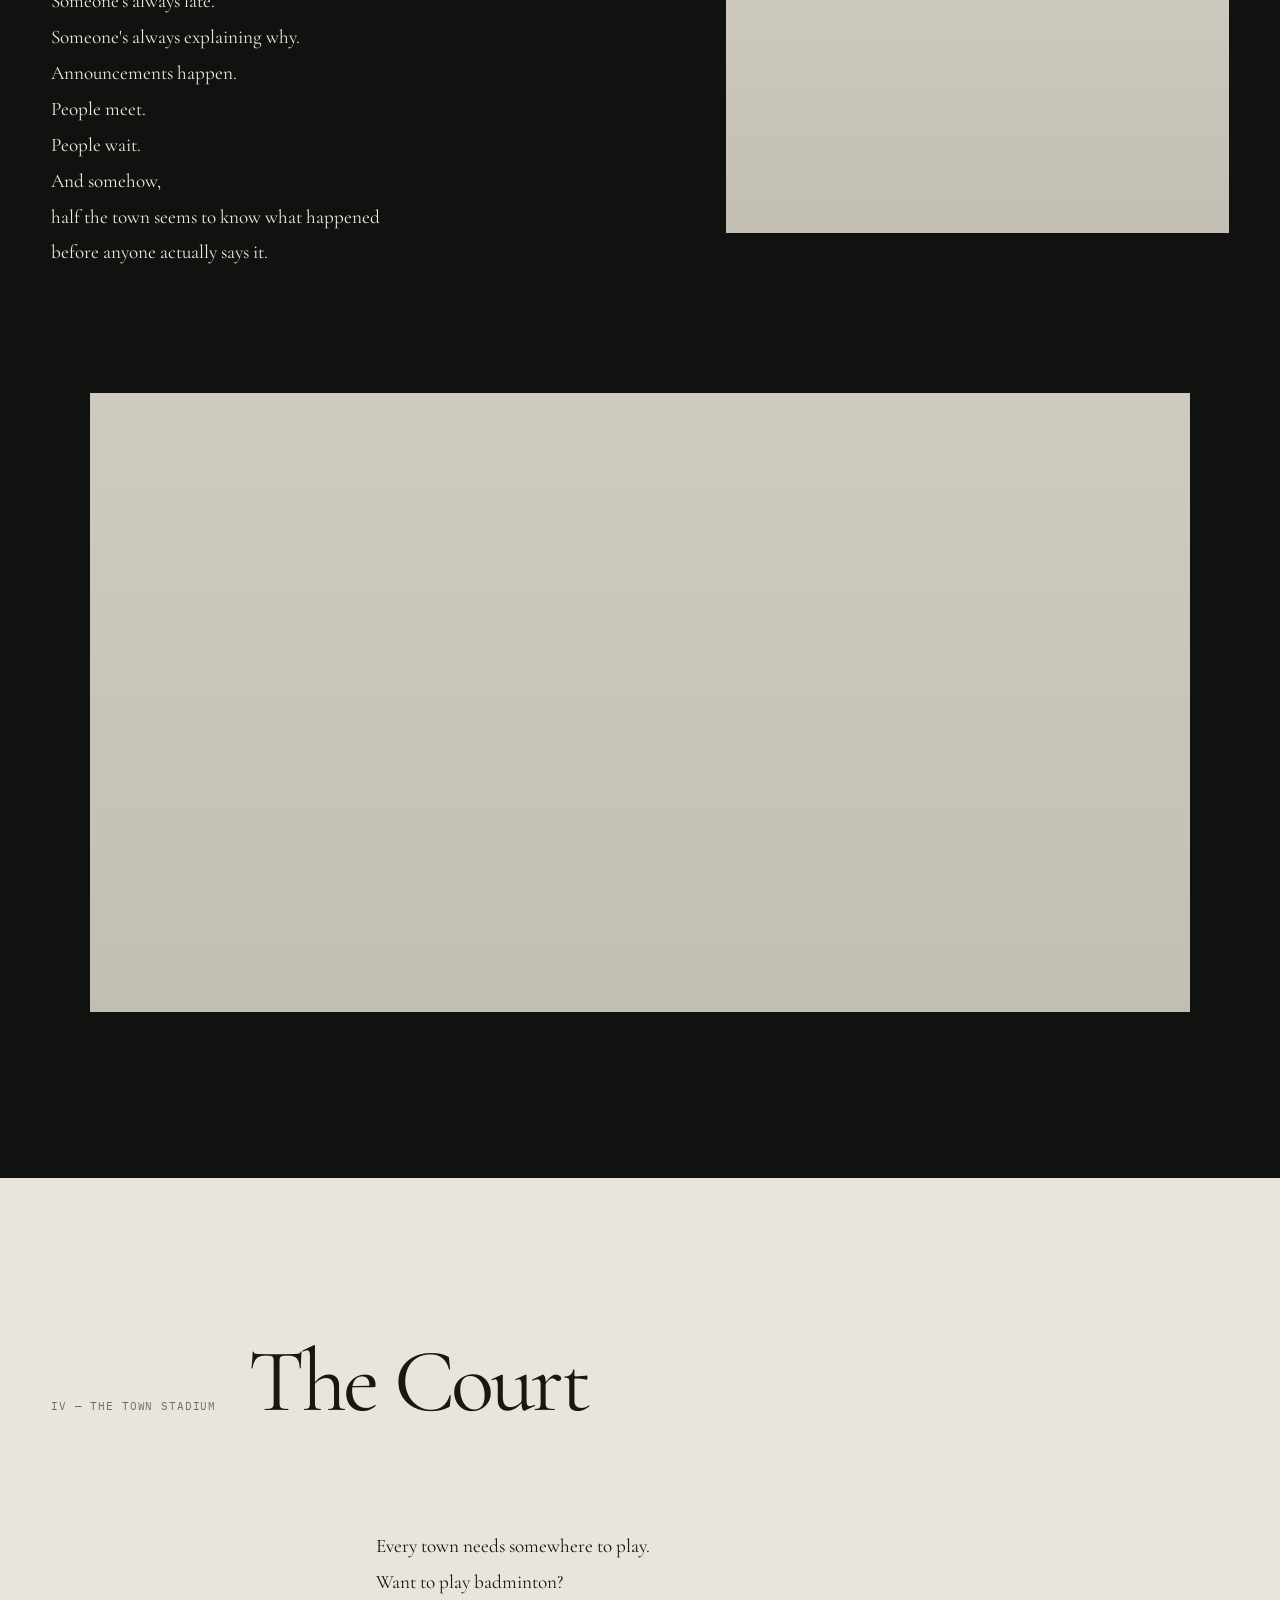
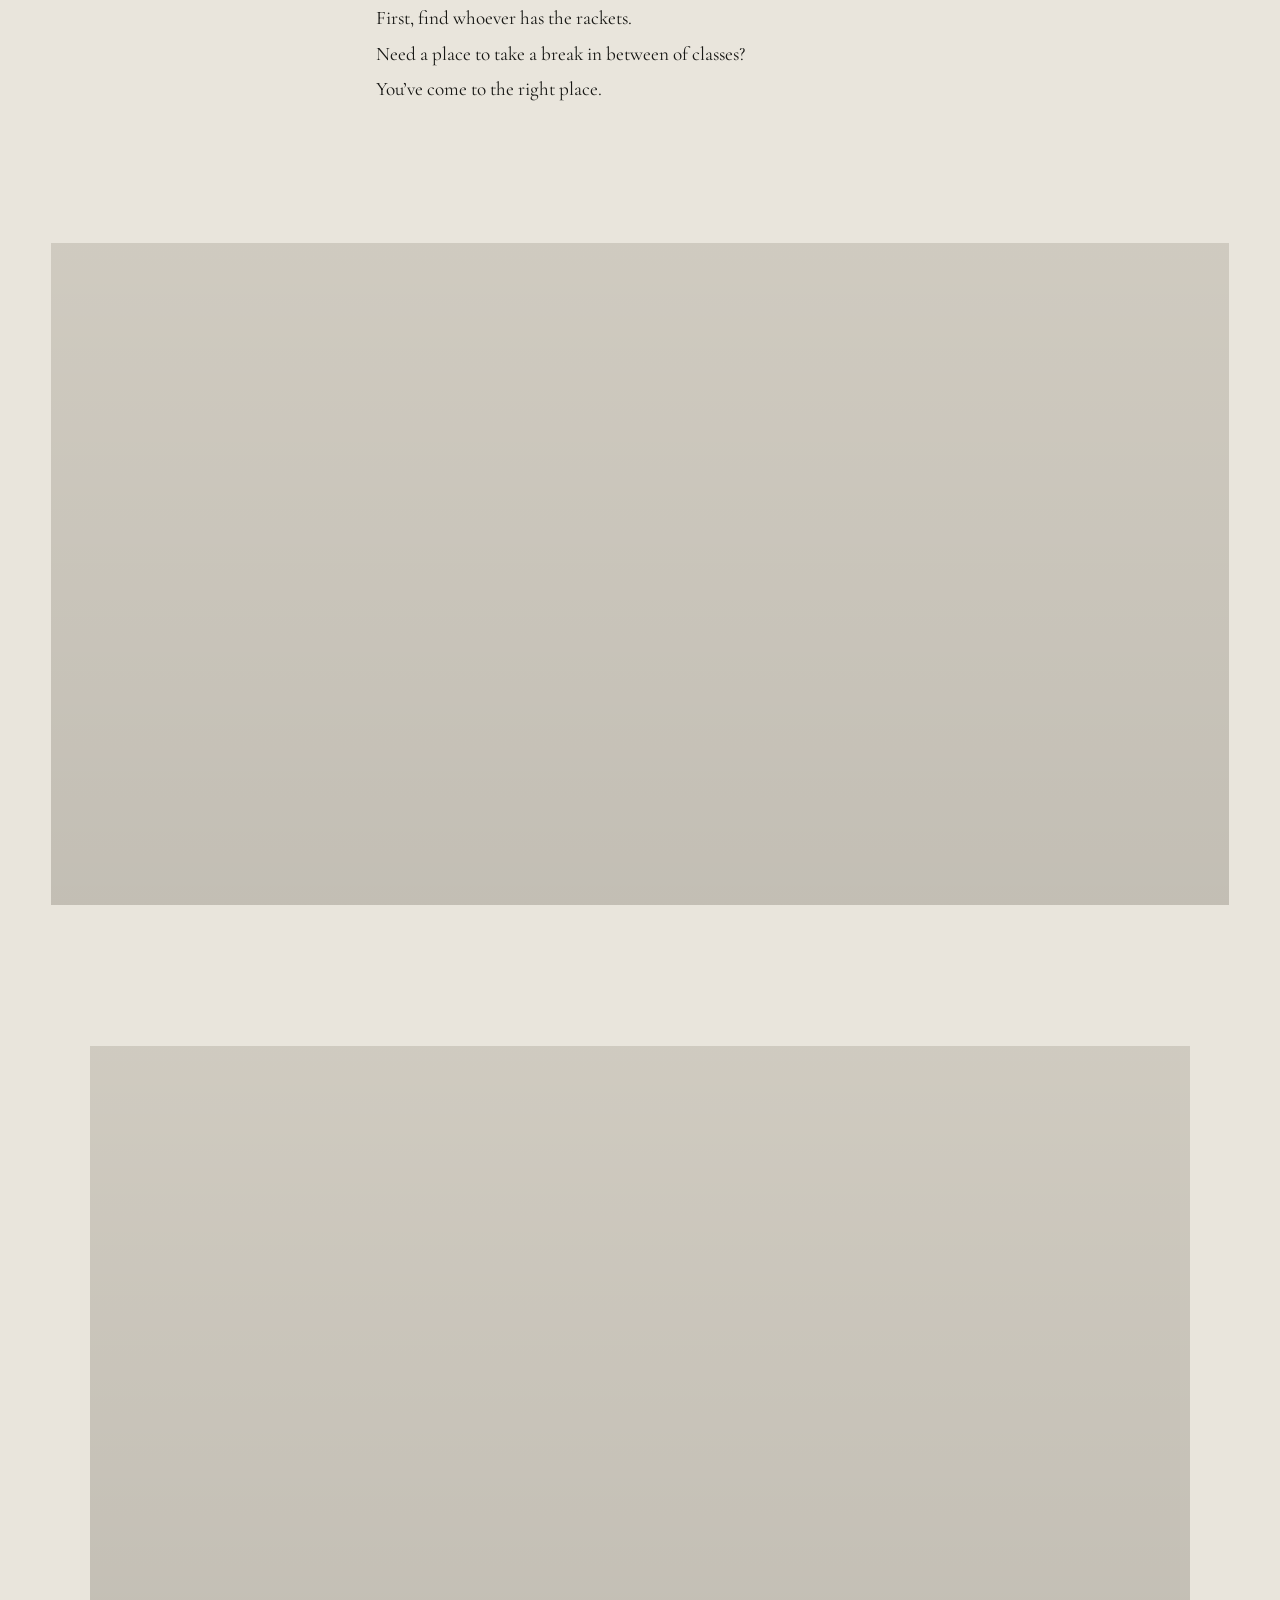
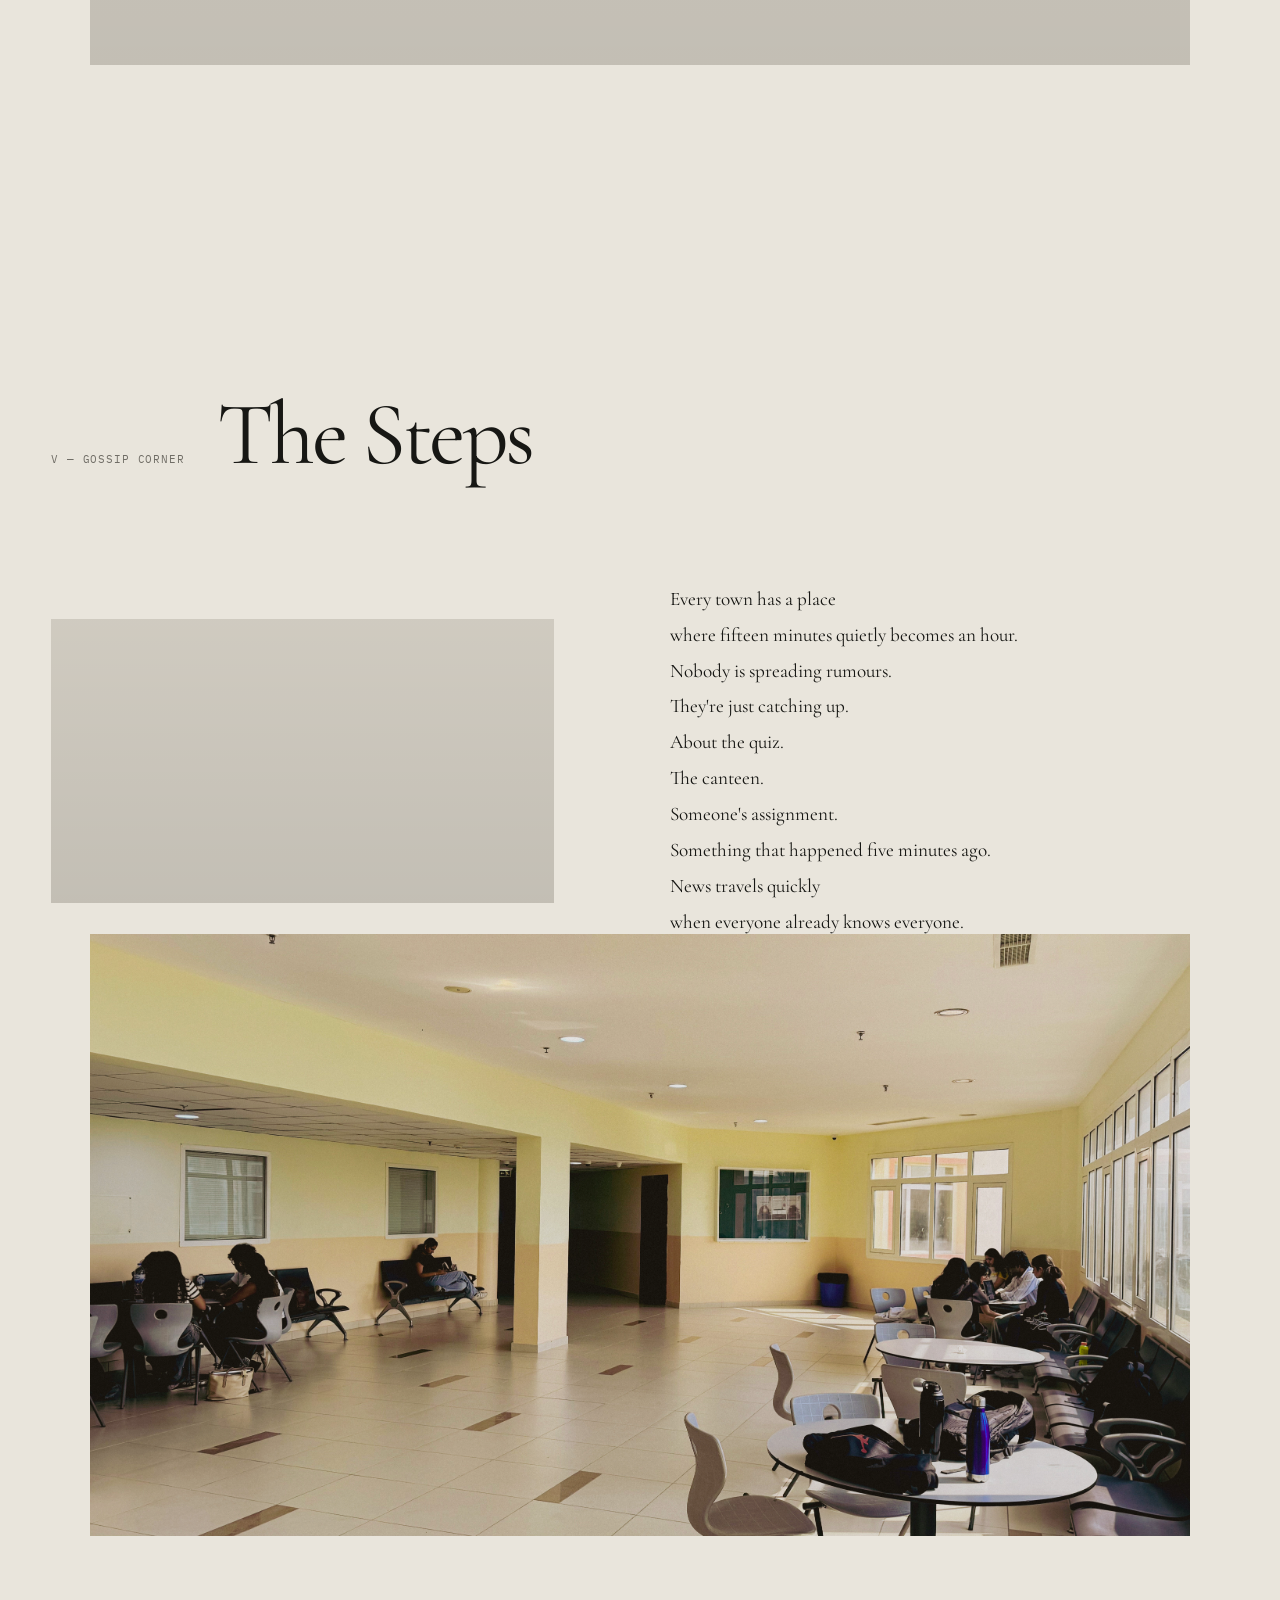
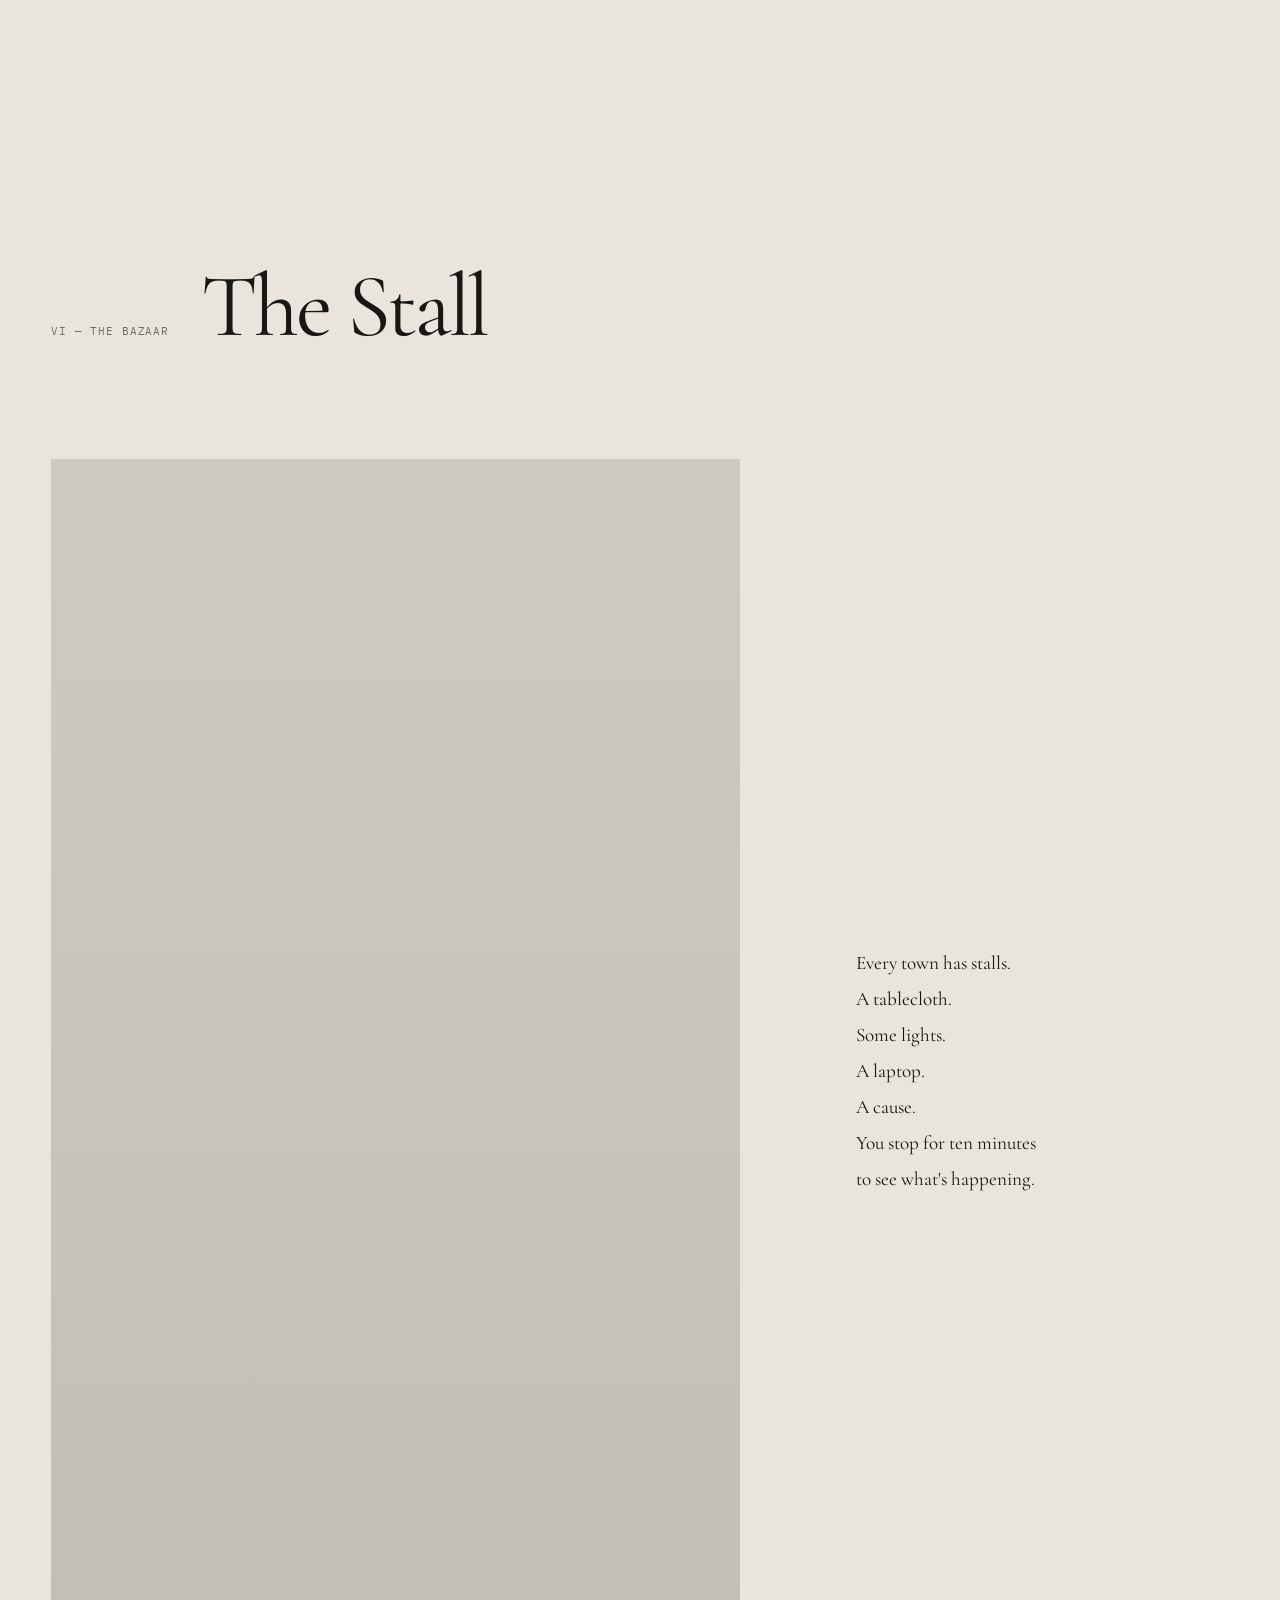
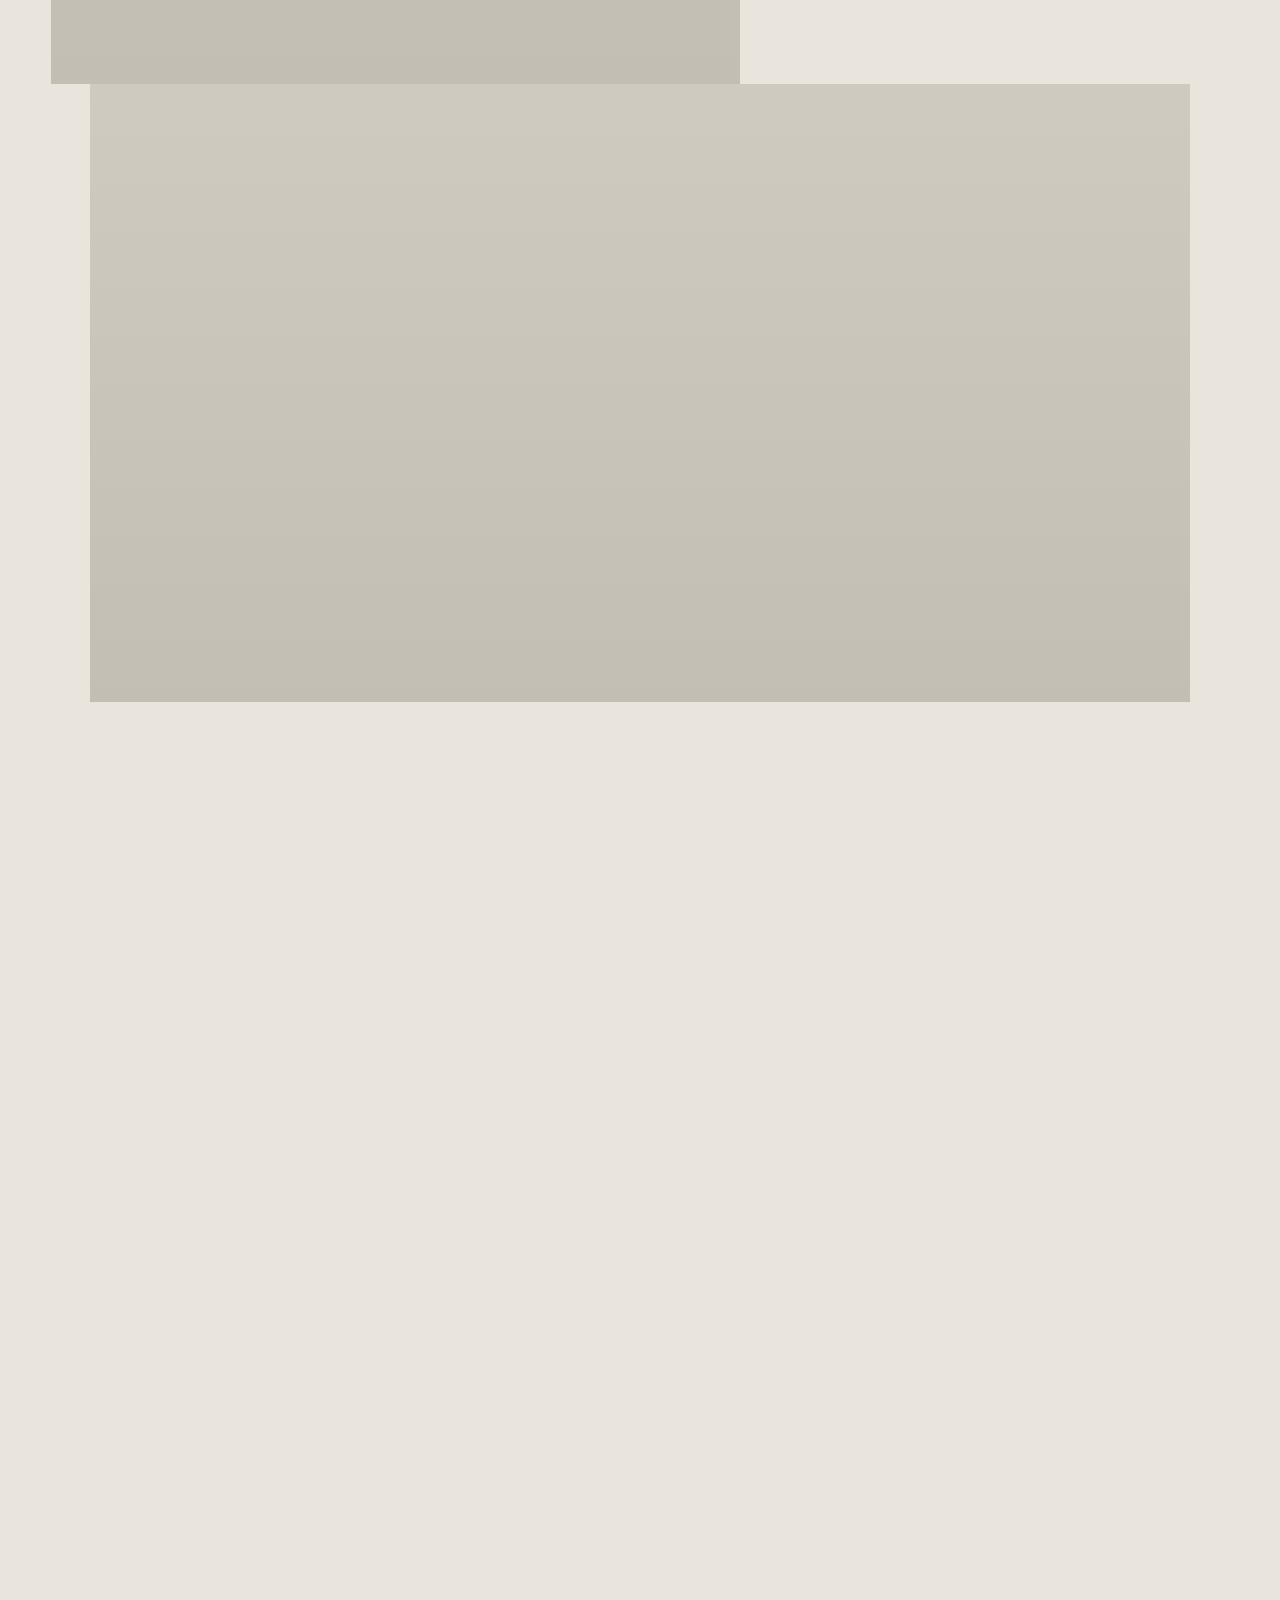
==== commit fe8788c3: "Updated index.html with correct image file names" ====
--- a/index.html
+++ b/index.html
@@ -108,9 +108,9 @@
 <p>half the town seems to know what happened</p>
 <p>before anyone actually says it.</p>
 </div>
-<div class="photo photo--natural reveal" data-photo="gathering-place"><img alt="University lobby" decoding="async" loading="lazy" src="images/lobby.jpg"/></div>
-</div>
-<div class="town-hall-secondary photo photo--natural reveal" data-photo="gathering-people"><img alt="Students gathered outdoors" decoding="async" loading="lazy" src="images/mushtaqu.jpg"/></div>
+<div class="photo photo--natural reveal" data-photo="gathering-place"><img alt="University lobby" decoding="async" loading="lazy" src="images/Lobby.jpg"/></div>
+</div>
+<div class="town-hall-secondary photo photo--natural reveal" data-photo="gathering-people"><img alt="Students gathered outdoors" decoding="async" loading="lazy" src="images/Mushtaqu.jpg"/></div>
 </section>
 <section aria-labelledby="court-title" class="chapter section" id="court">
 <div class="section-heading reveal">
@@ -125,7 +125,7 @@
 <p>Need a place to take a break in between of classes?</p>
 <p>You’ve come to the right place.</p>
 </div>
-<div class="photo photo--natural reveal" data-photo="court"><img alt="University badminton court" decoding="async" loading="lazy" src="images/complex.jpg"/></div>
+<div class="photo photo--natural reveal" data-photo="court"><img alt="University badminton court" decoding="async" loading="lazy" src="images/Complex.jpg"/></div>
 <div class="photo photo--natural photo--secondary reveal" data-photo="stadium"><img alt="University grounds" decoding="async" loading="lazy" src="images/hostel.jpg"/></div>
 </div>
 </section>
@@ -135,7 +135,7 @@
 <h2 id="steps-title">The Steps</h2>
 </div>
 <div class="story-grid">
-<div class="photo photo--natural reveal" data-photo="steps"><img alt="Students spending time together" decoding="async" loading="lazy" src="images/chilling.jpg"/></div>
+<div class="photo photo--natural reveal" data-photo="steps"><img alt="Students spending time together" decoding="async" loading="lazy" src="images/Chilling.jpg"/></div>
 <div class="story-copy reveal">
 <p>Every town has a place</p>
 <p>where fifteen minutes quietly becomes an hour.</p>
@@ -184,7 +184,7 @@
 <p>your financial decisions.</p>
 <p>The town gets you eventually.</p>
 </div>
-<div class="photo photo--natural reveal" data-photo="corner-shop"><img alt="Campus minimart" decoding="async" loading="lazy" src="images/minimart.jpg"/></div>
+<div class="photo photo--natural photo--medium reveal" data-photo="corner-shop"><img alt="Campus minimart" decoding="async" loading="lazy" src="images/minimart.jpg"/></div>
 </div>
 </section>
 <section aria-labelledby="colonnade-title" class="chapter section section--quiet" id="colonnade">
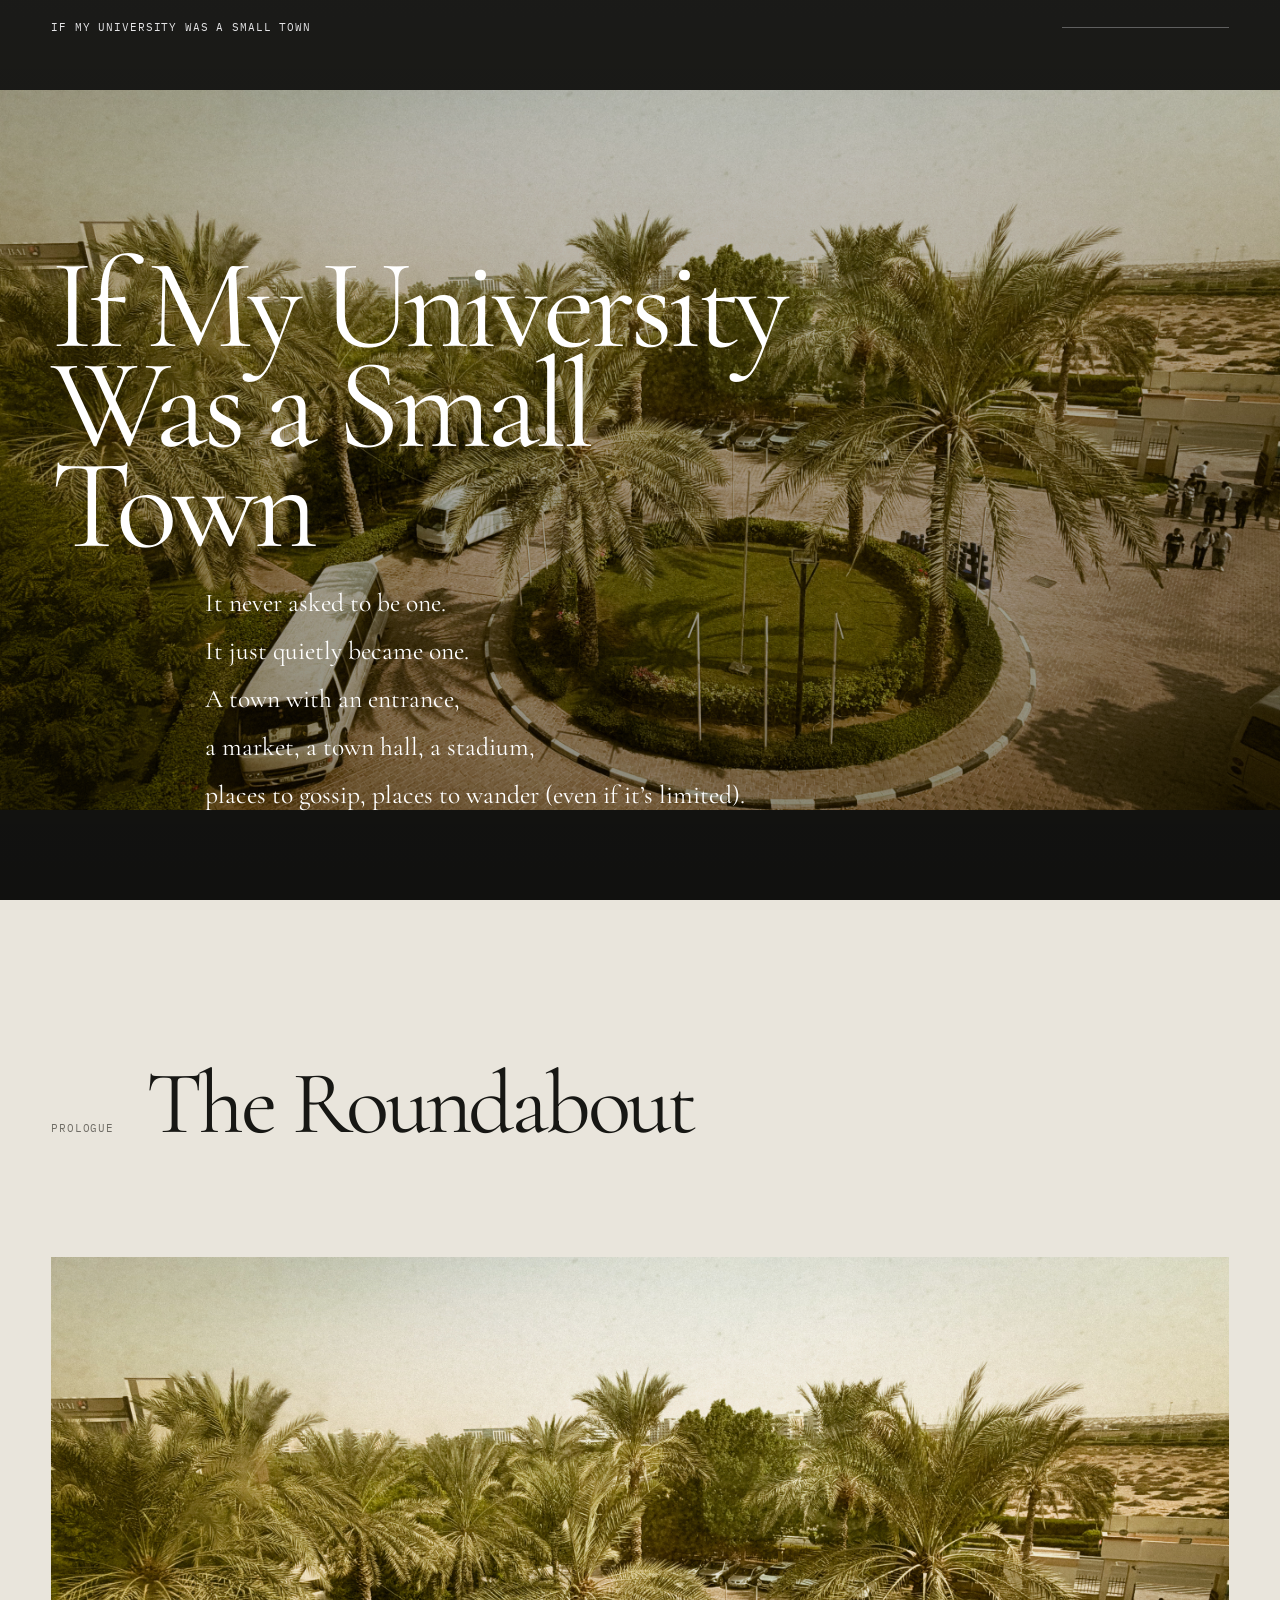
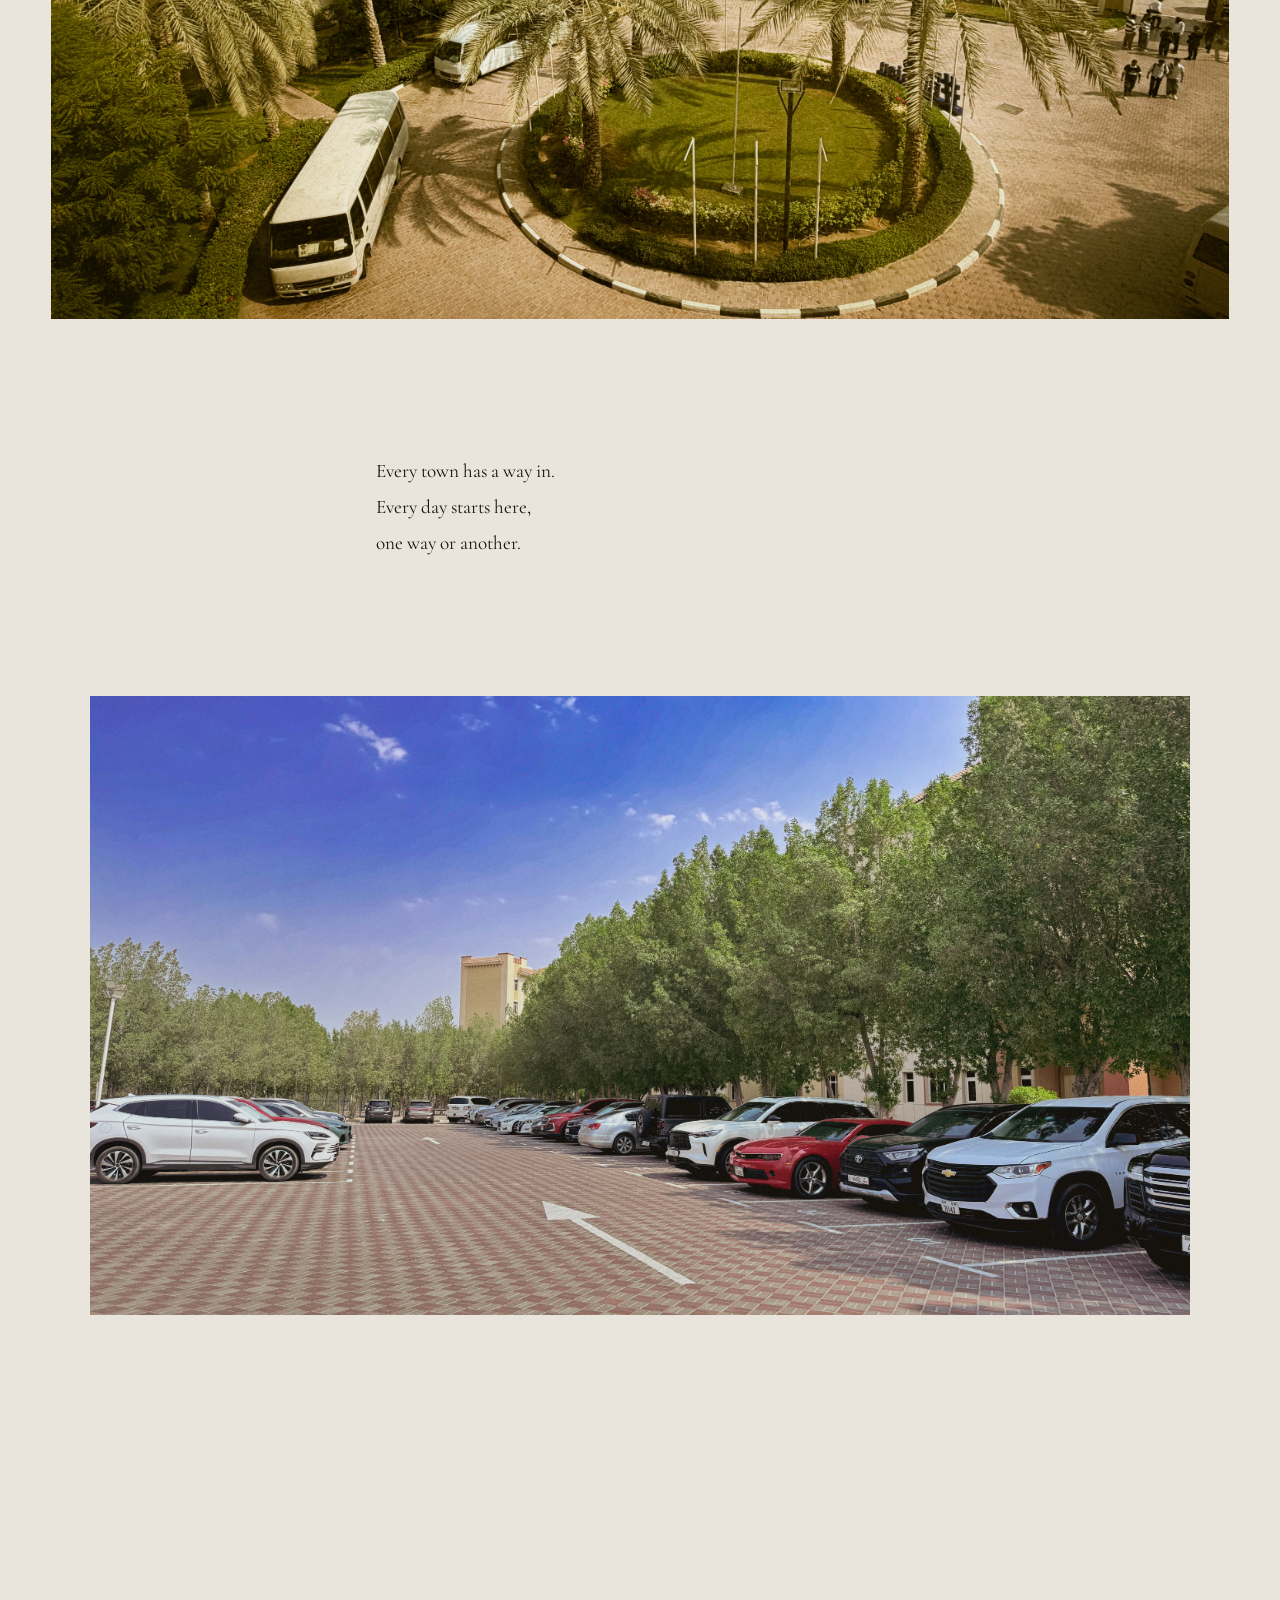
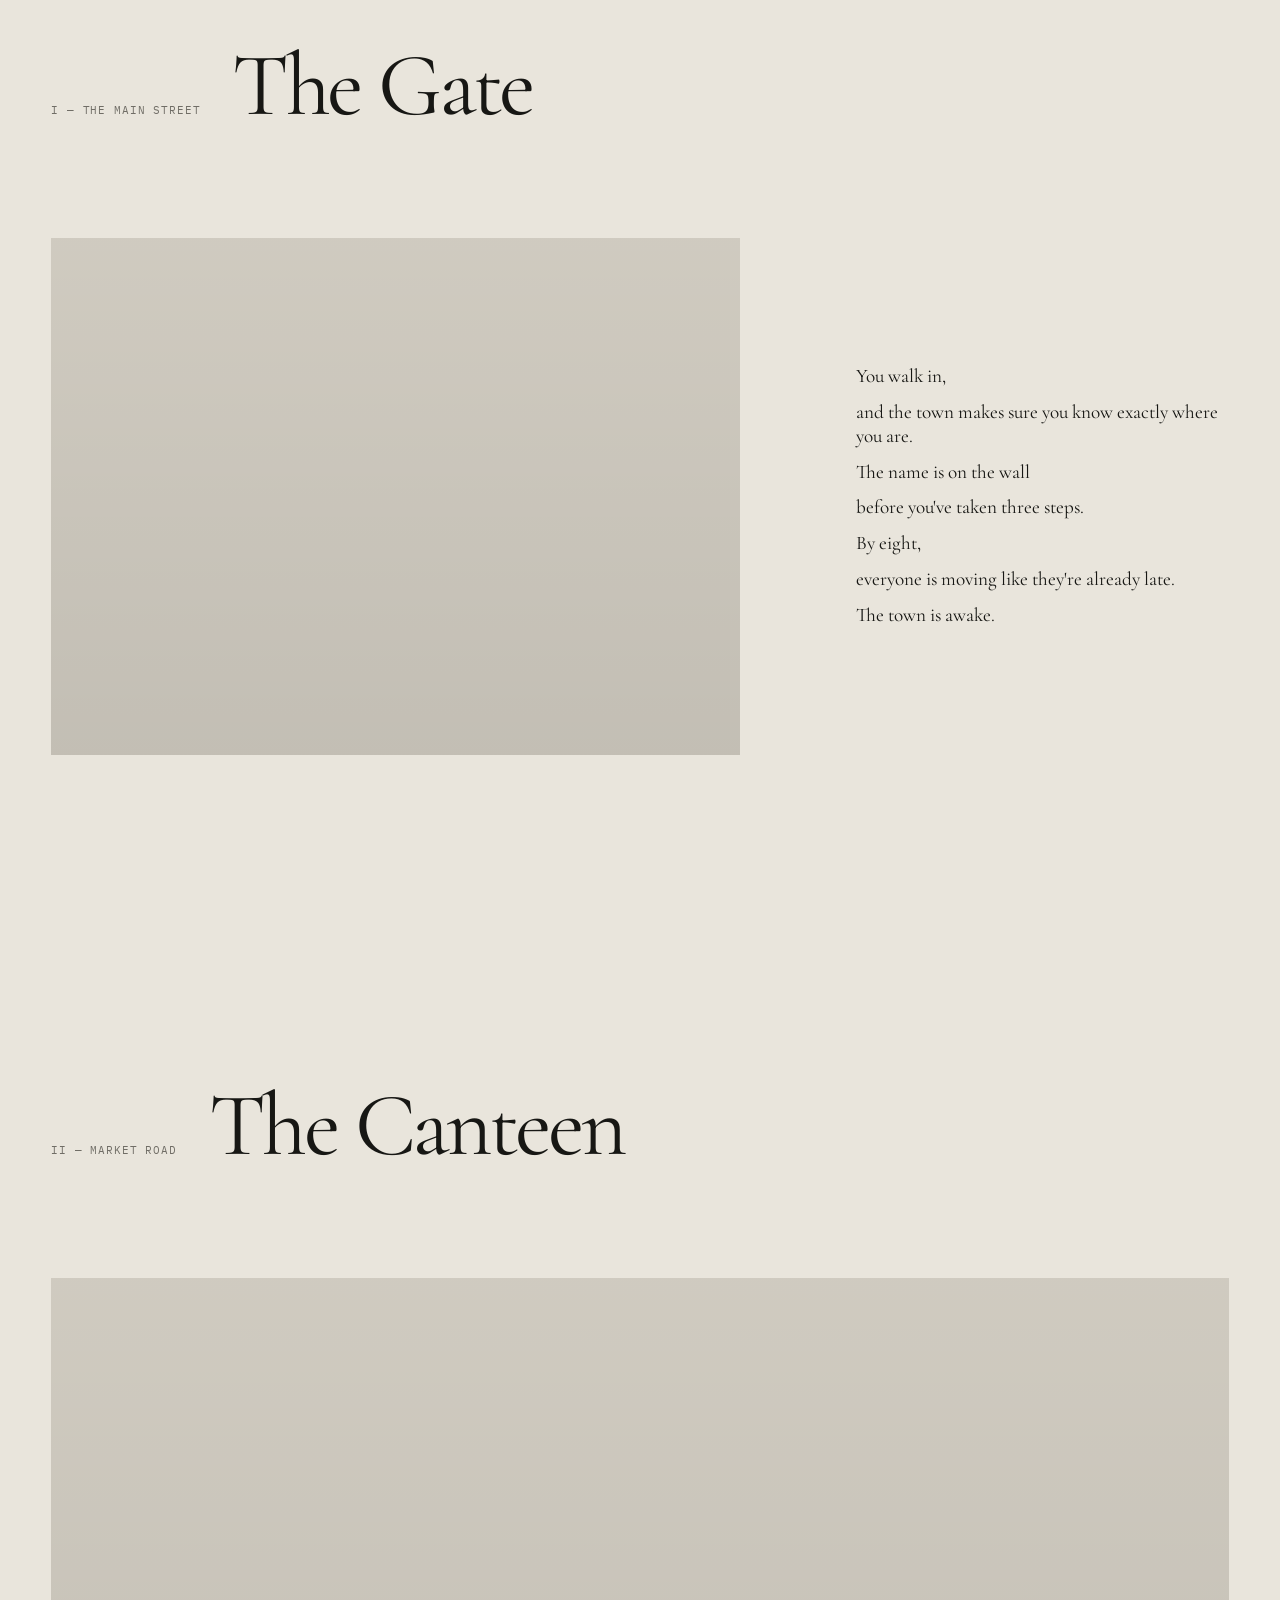
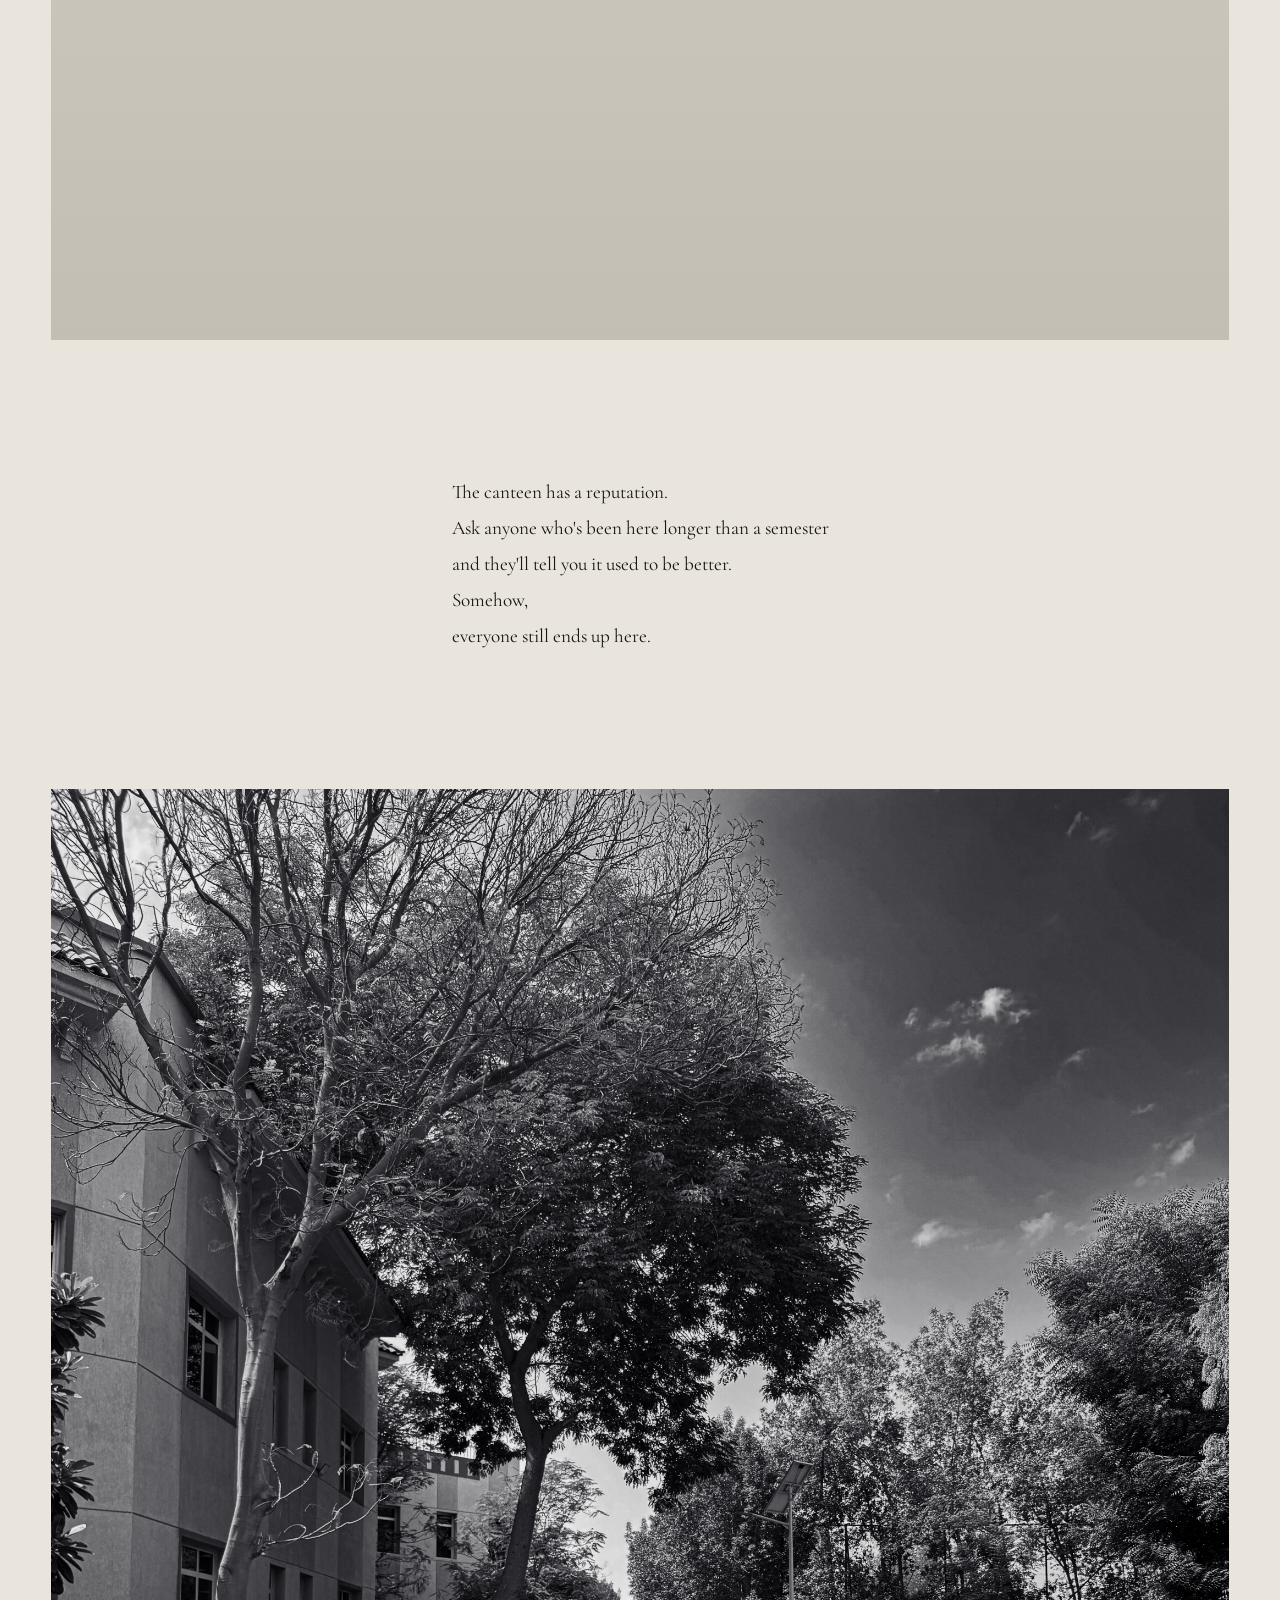
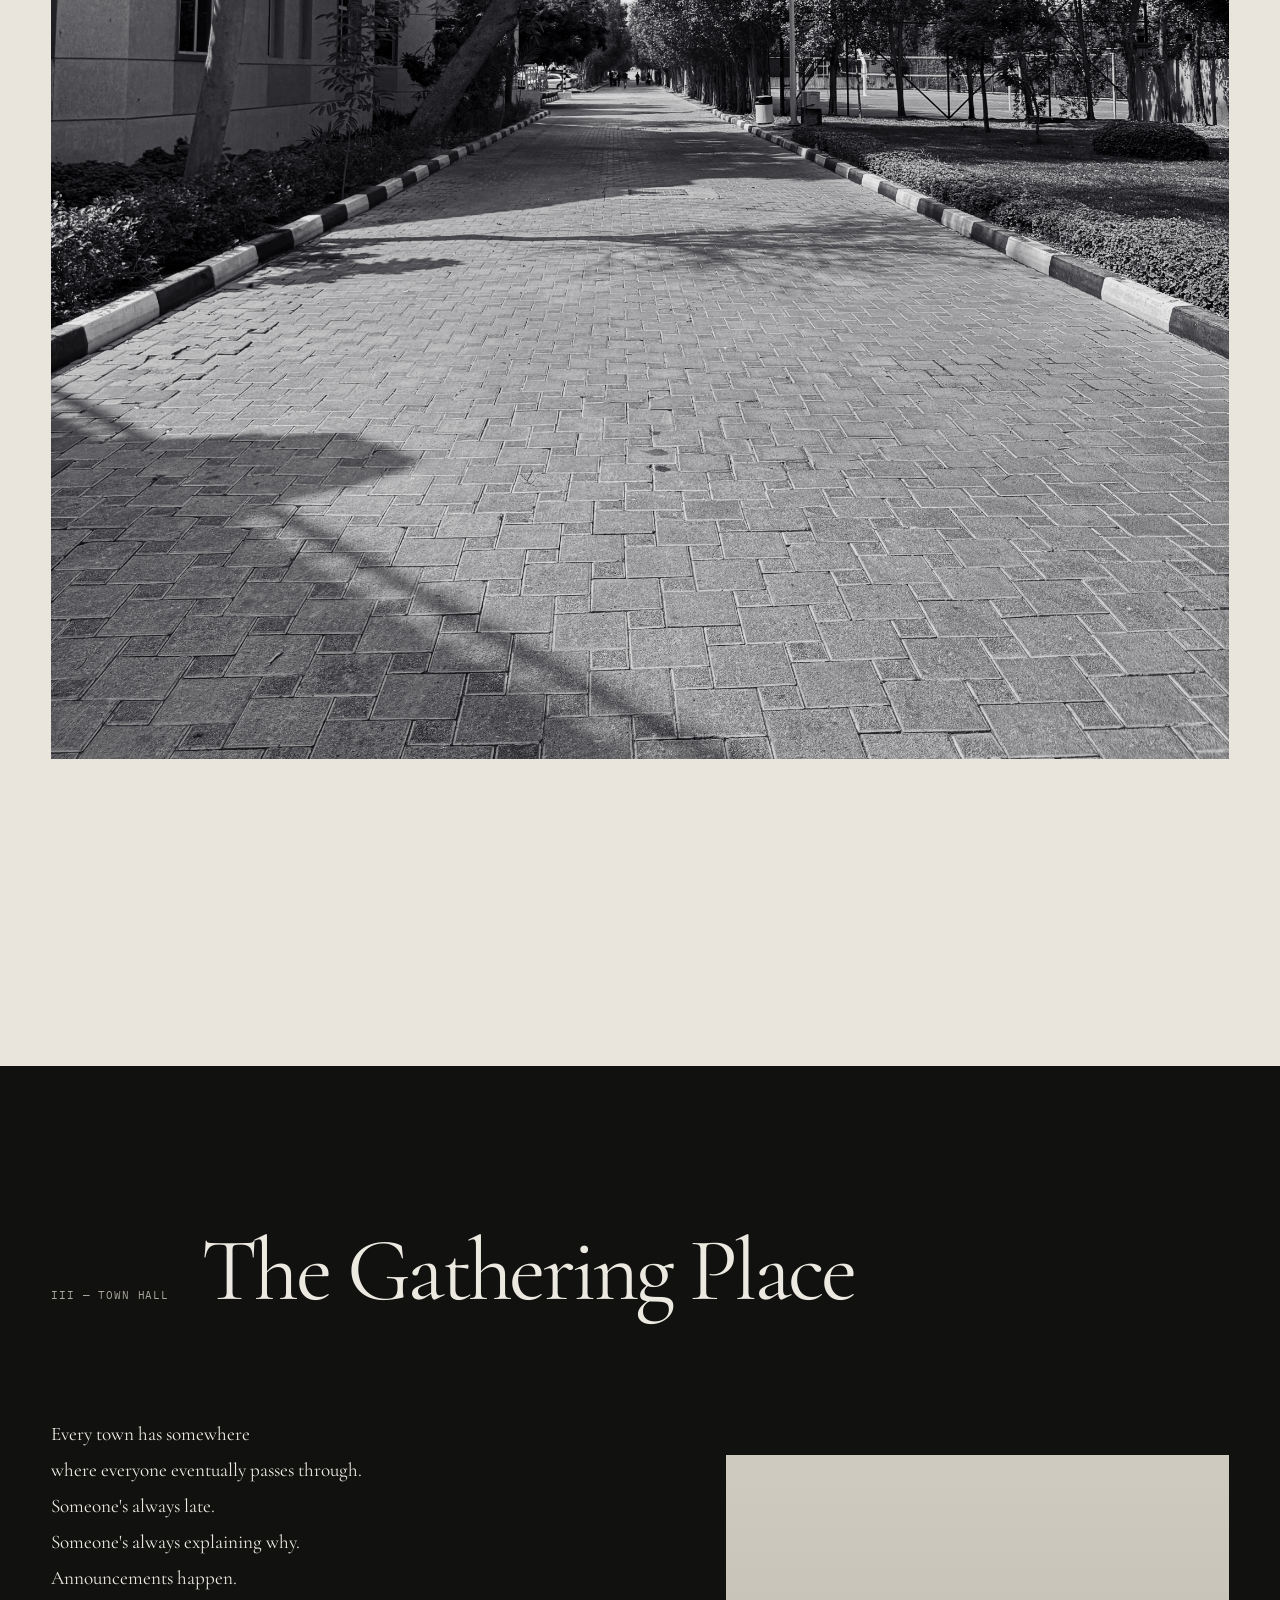
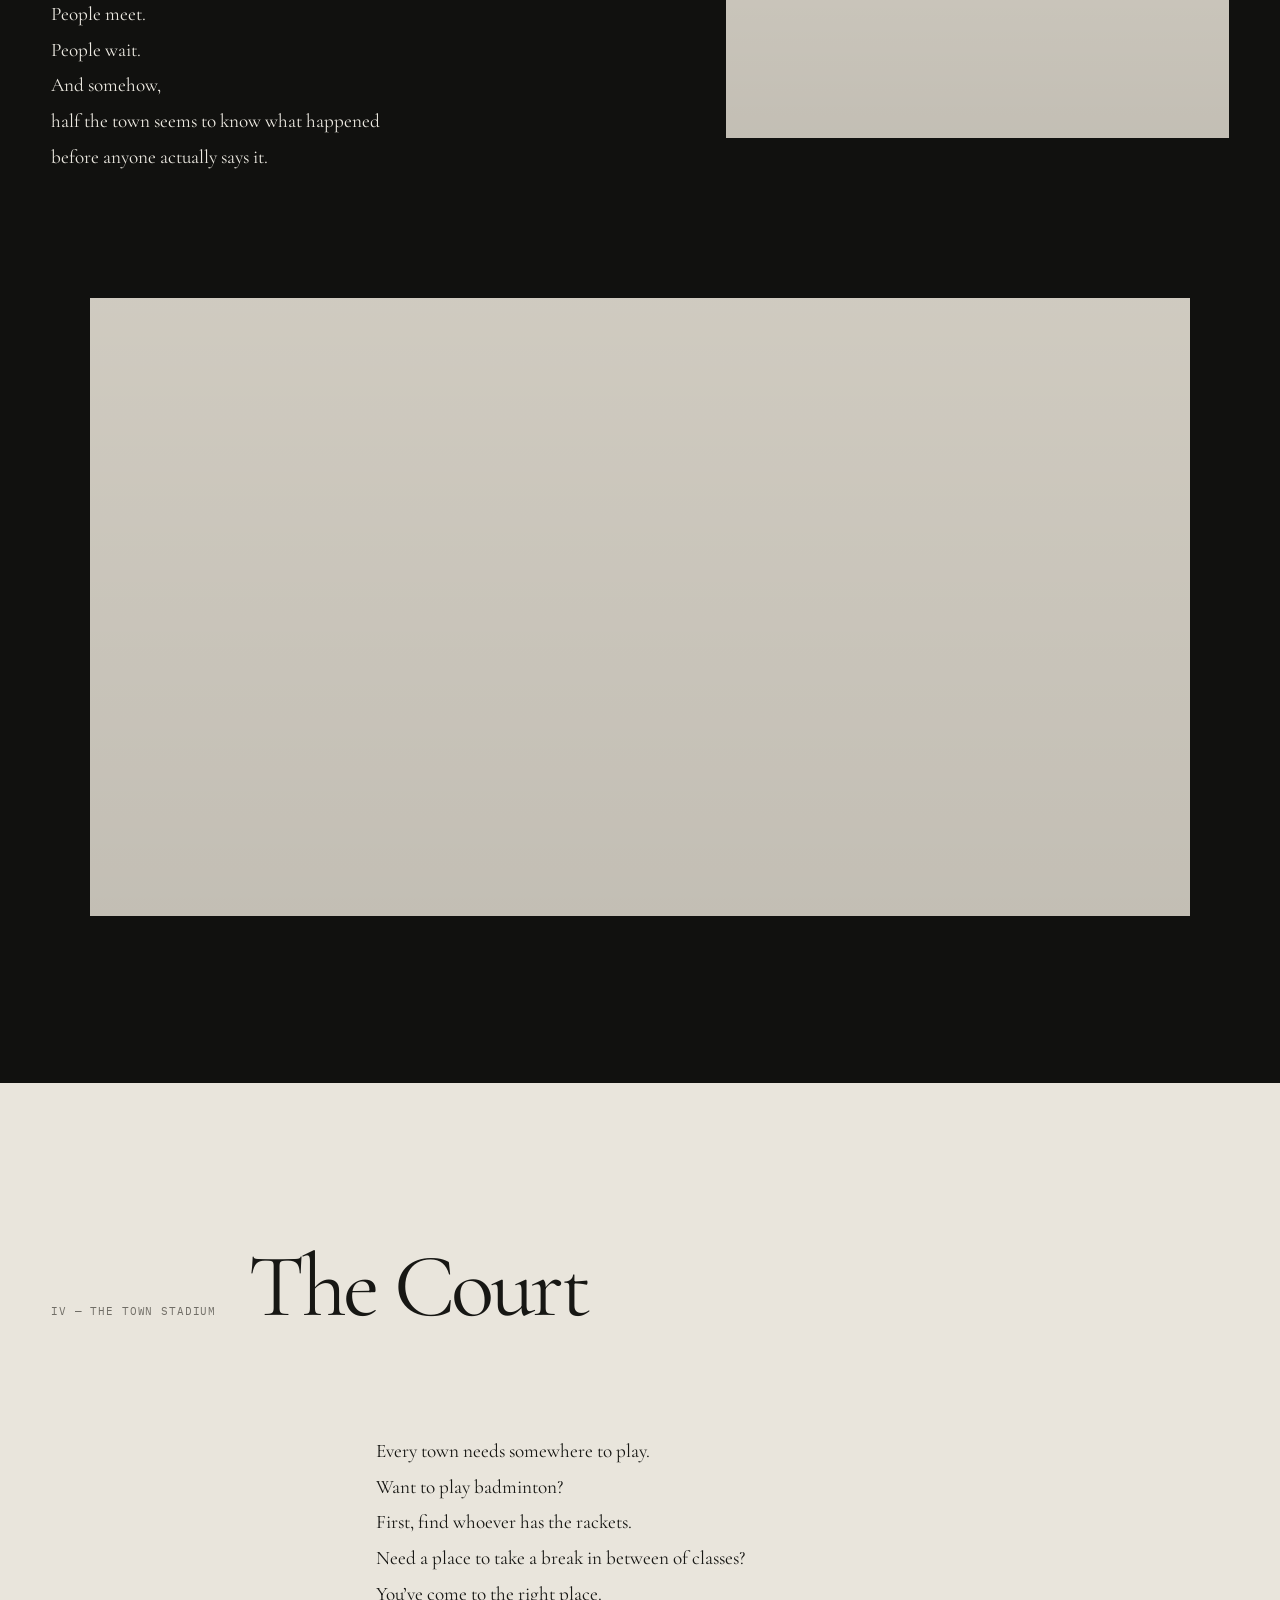
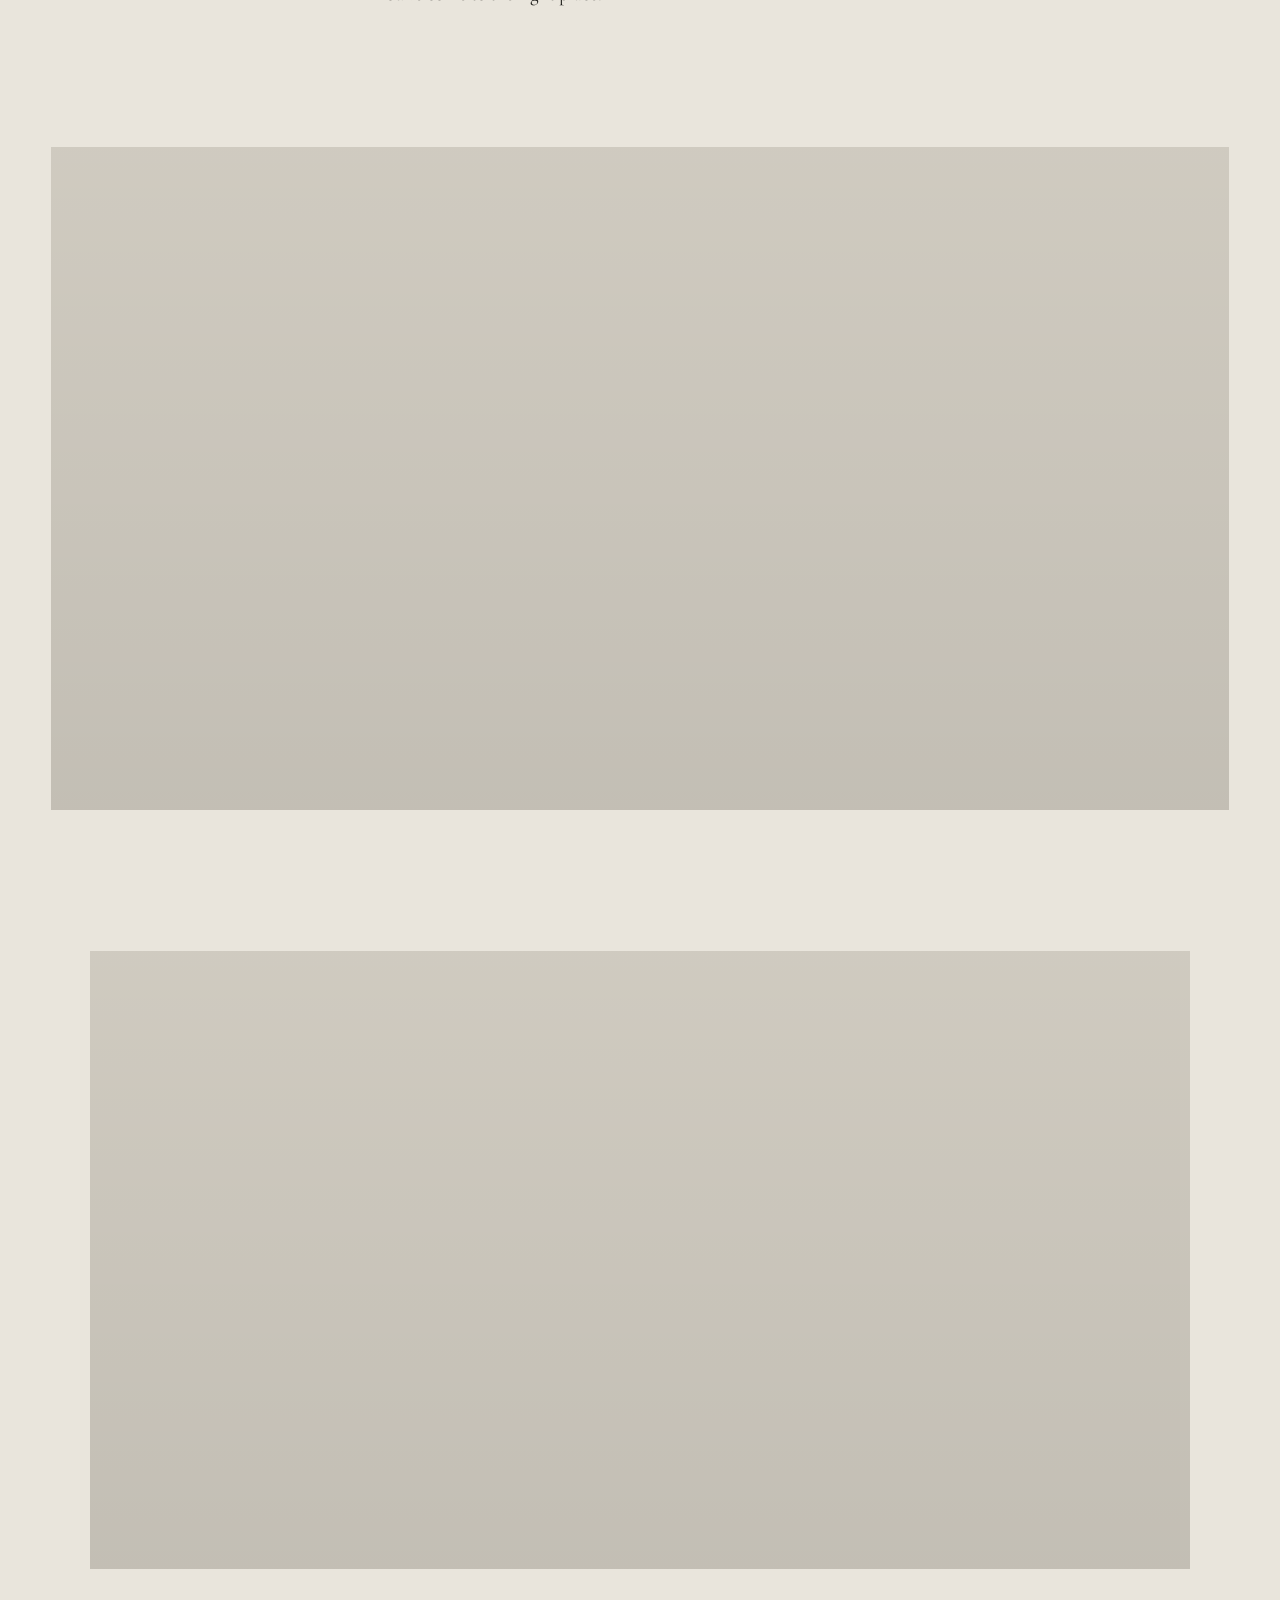
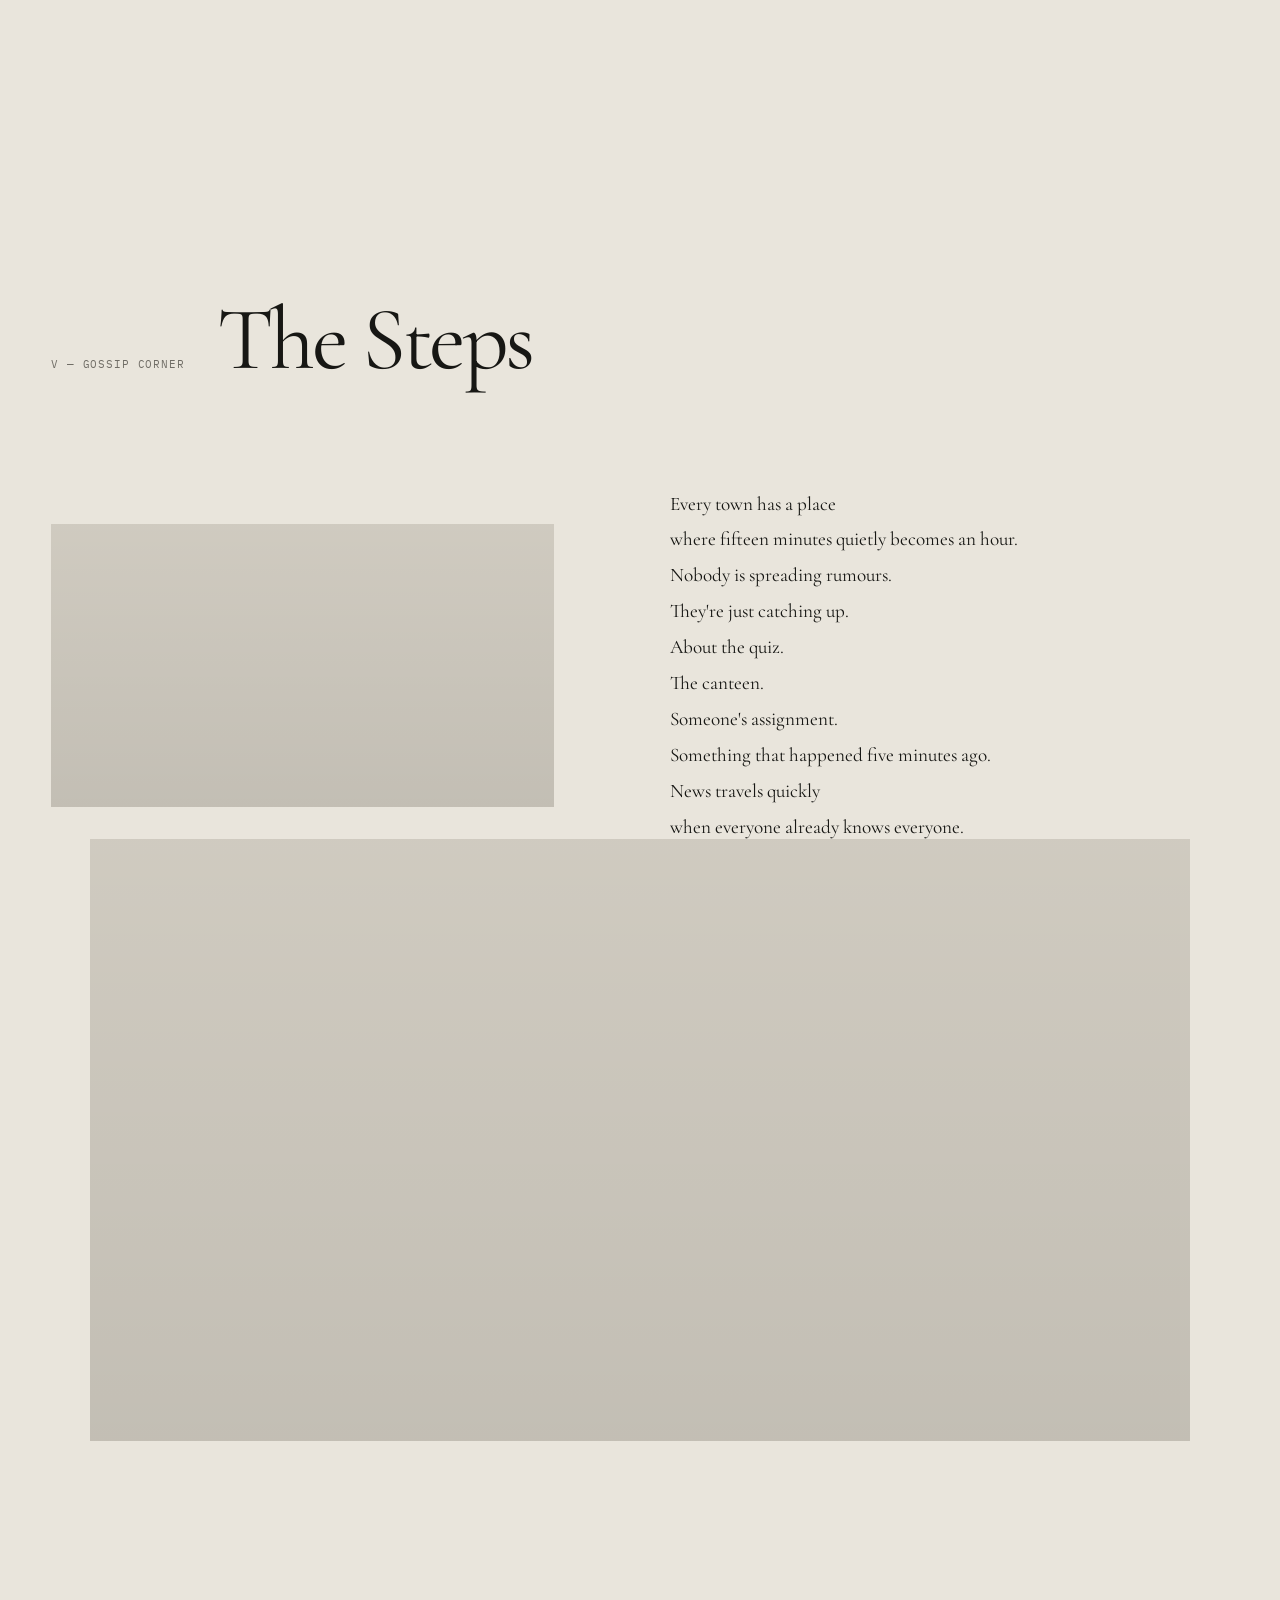
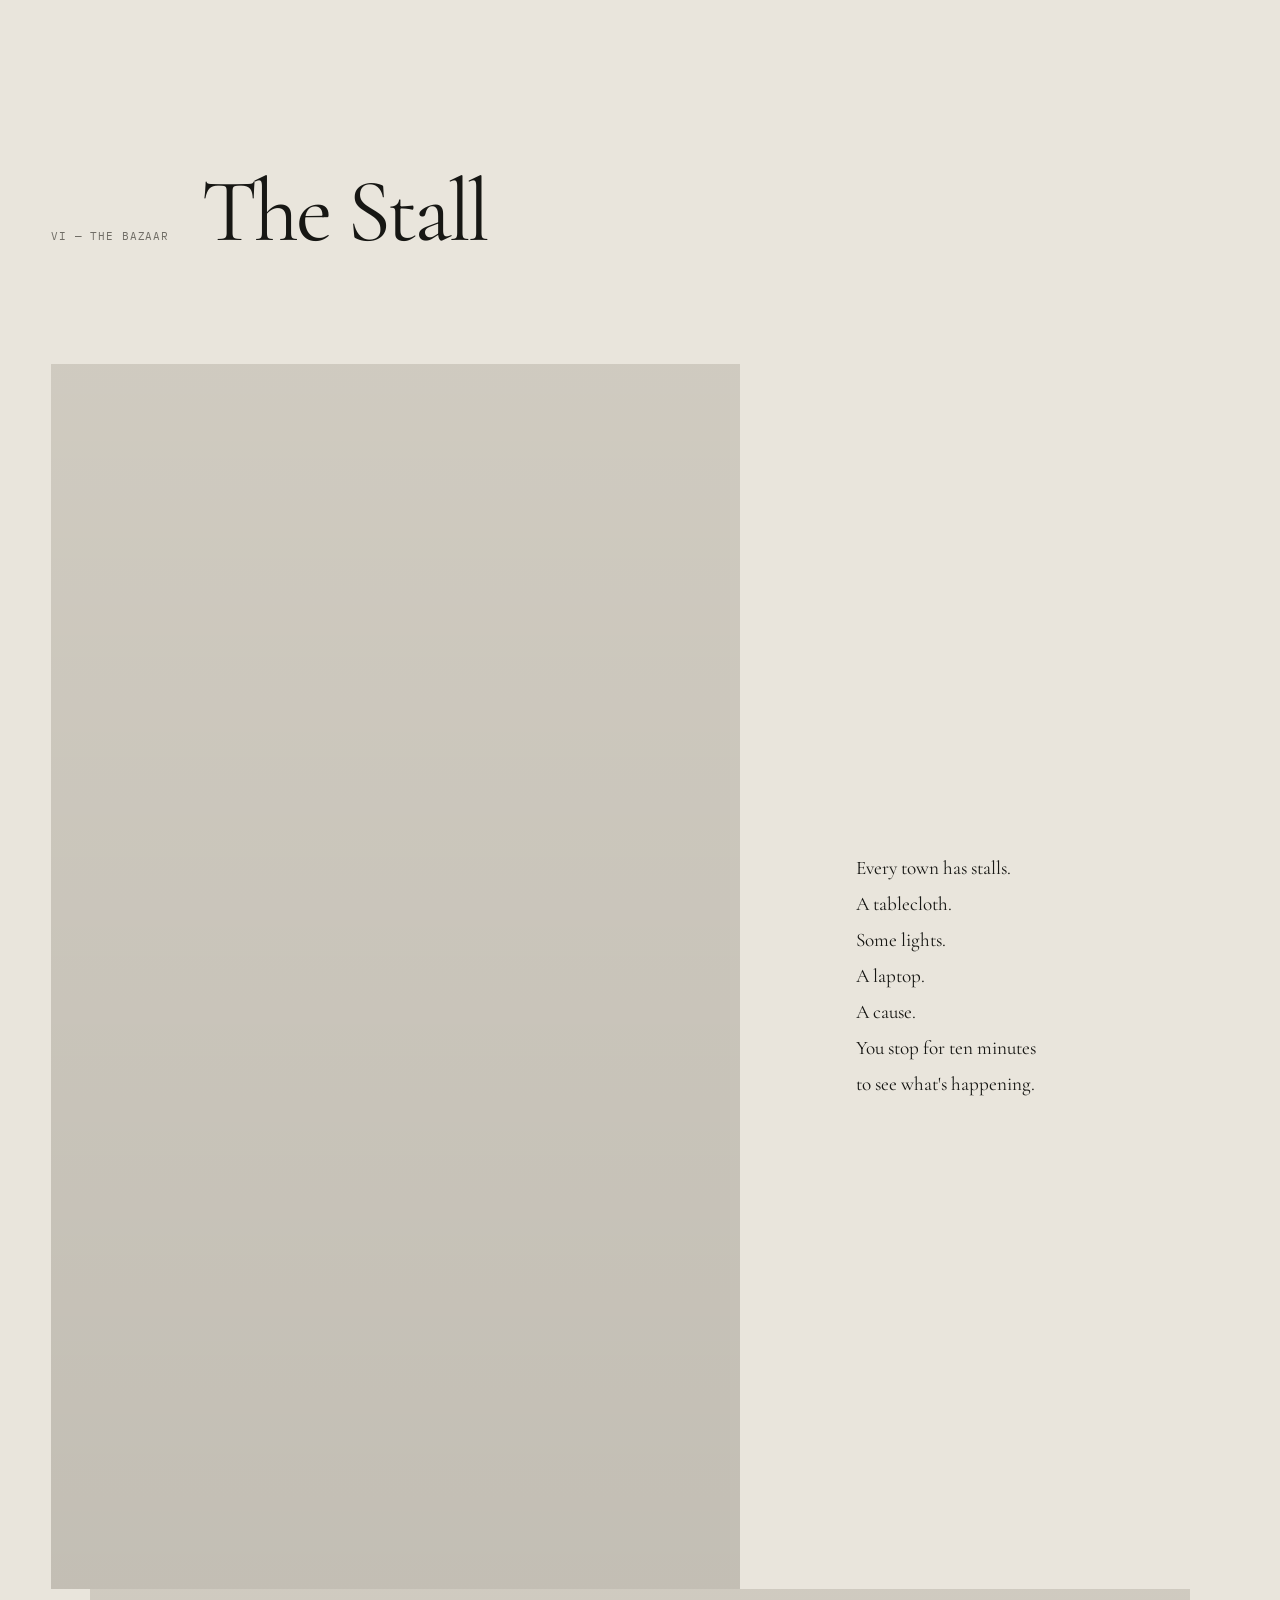
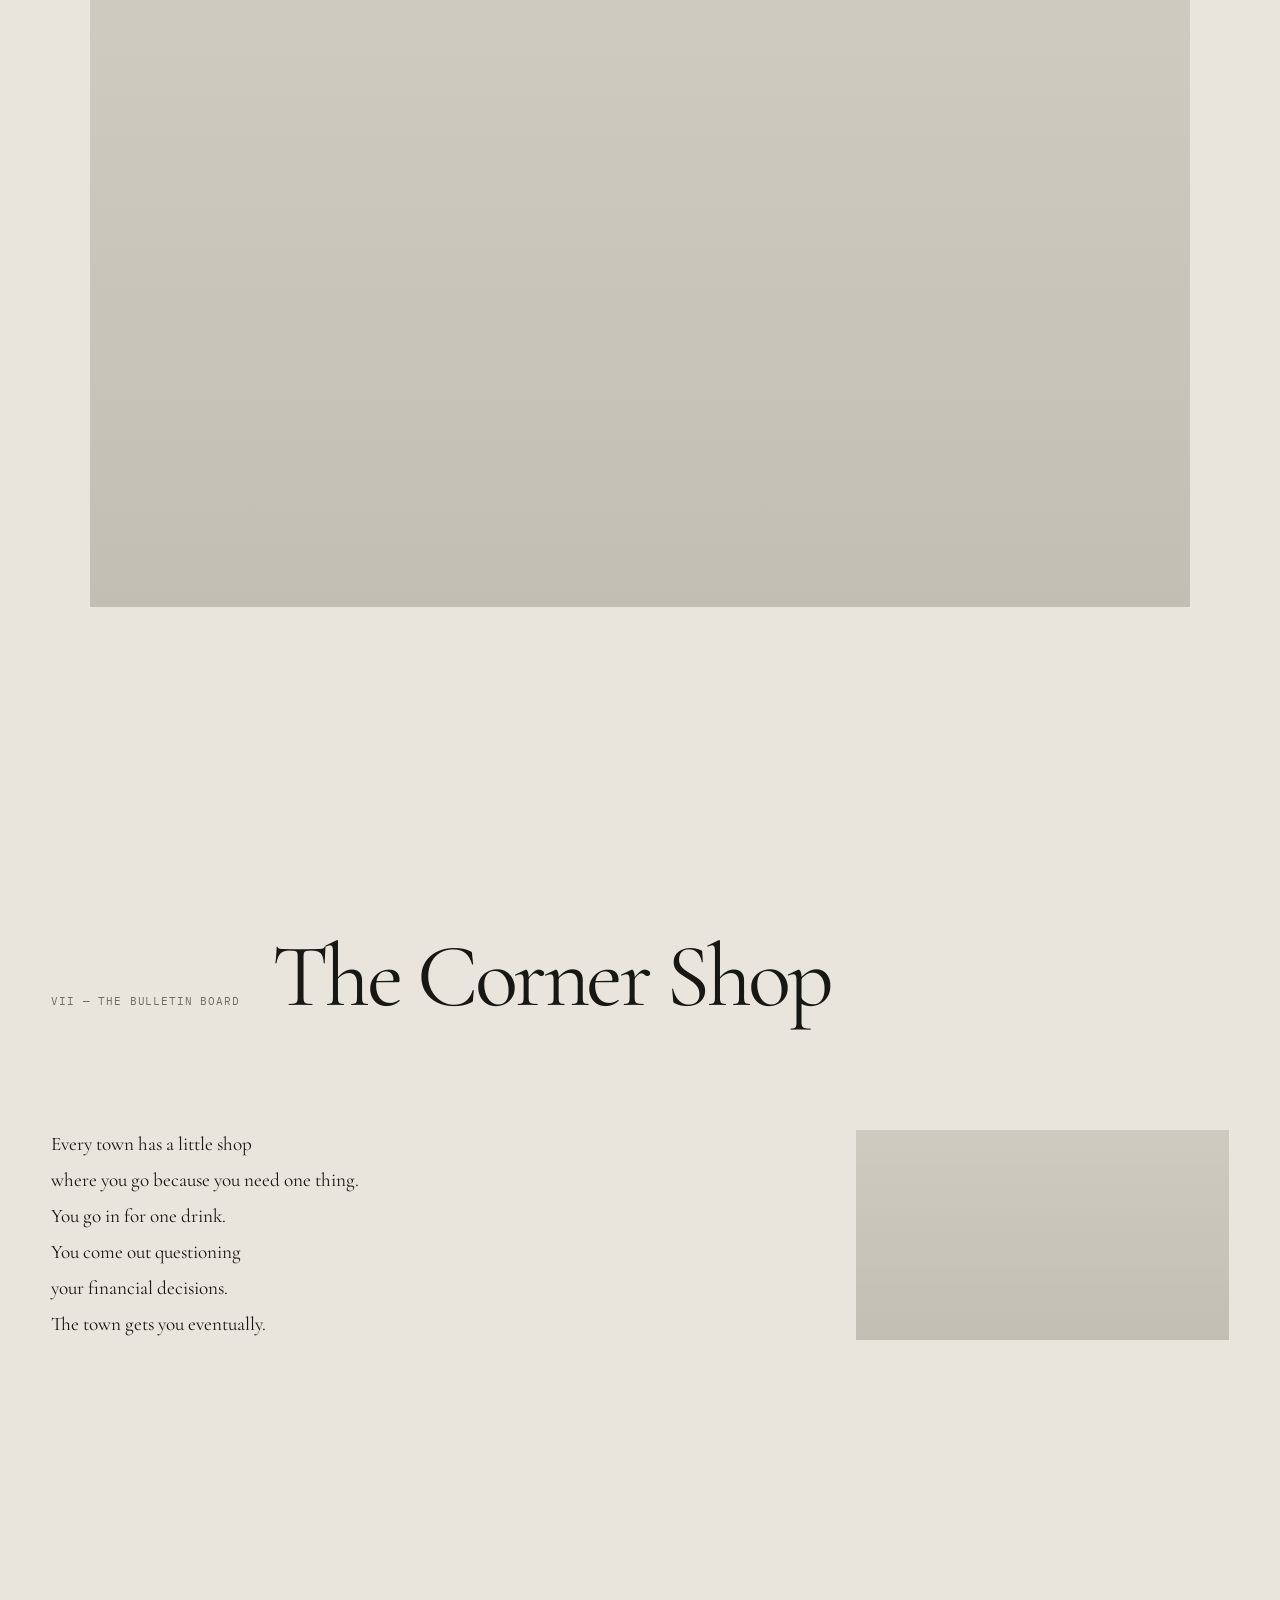
==== commit 1fb4c56b: "update text" ====
--- a/index.html
+++ b/index.html
@@ -84,9 +84,9 @@
 </div>
 <div class="photo photo--natural reveal" data-photo="canteen"><img alt="Campus canteen area" decoding="async" loading="lazy" src="images/behind_canteen.jpg"/></div>
 <div class="story-copy story-copy--narrow reveal">
-<p>Fifteen minutes between classes</p>
+<!-- <p>Fifteen minutes between classes</p>
 <p>and the line is still fifteen minutes long.</p>
-<p>Business is always good.</p>
+<p>Business is always good.</p> -->
 </div>
 </div>
 </section>
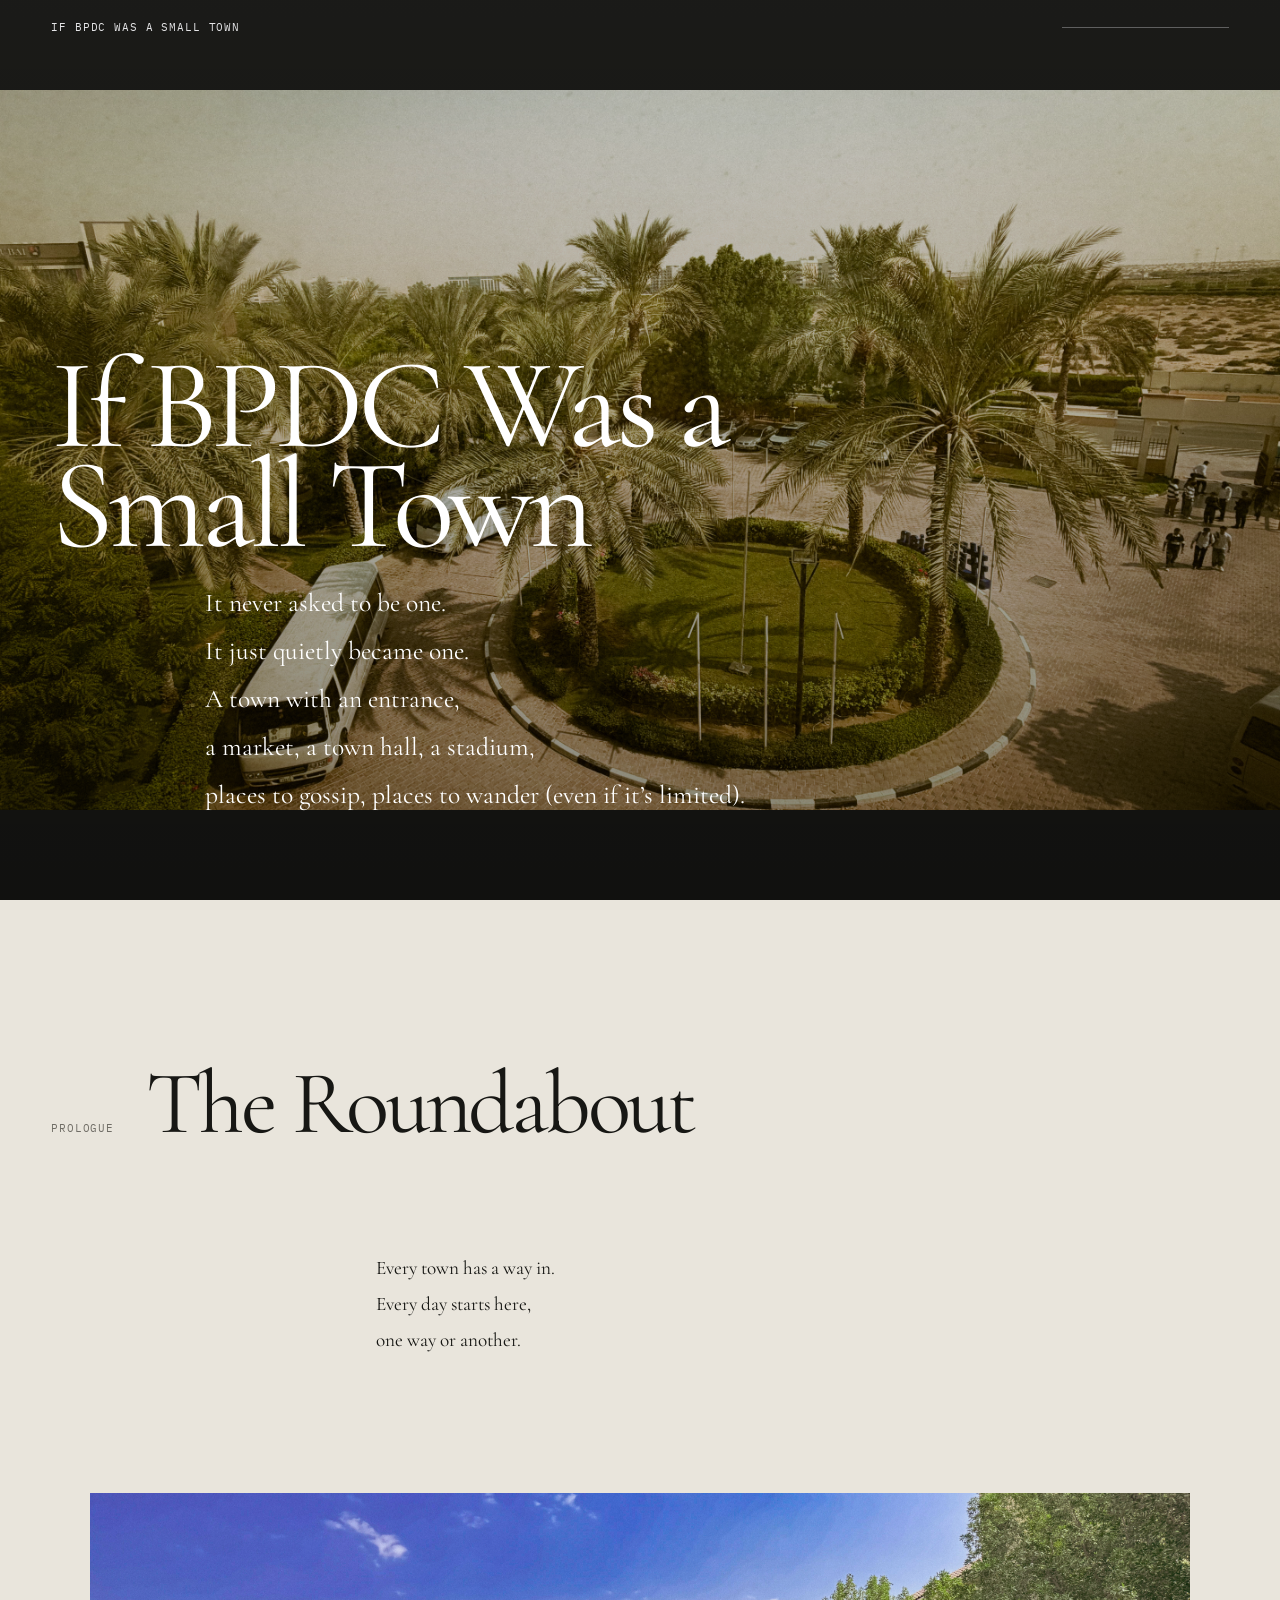
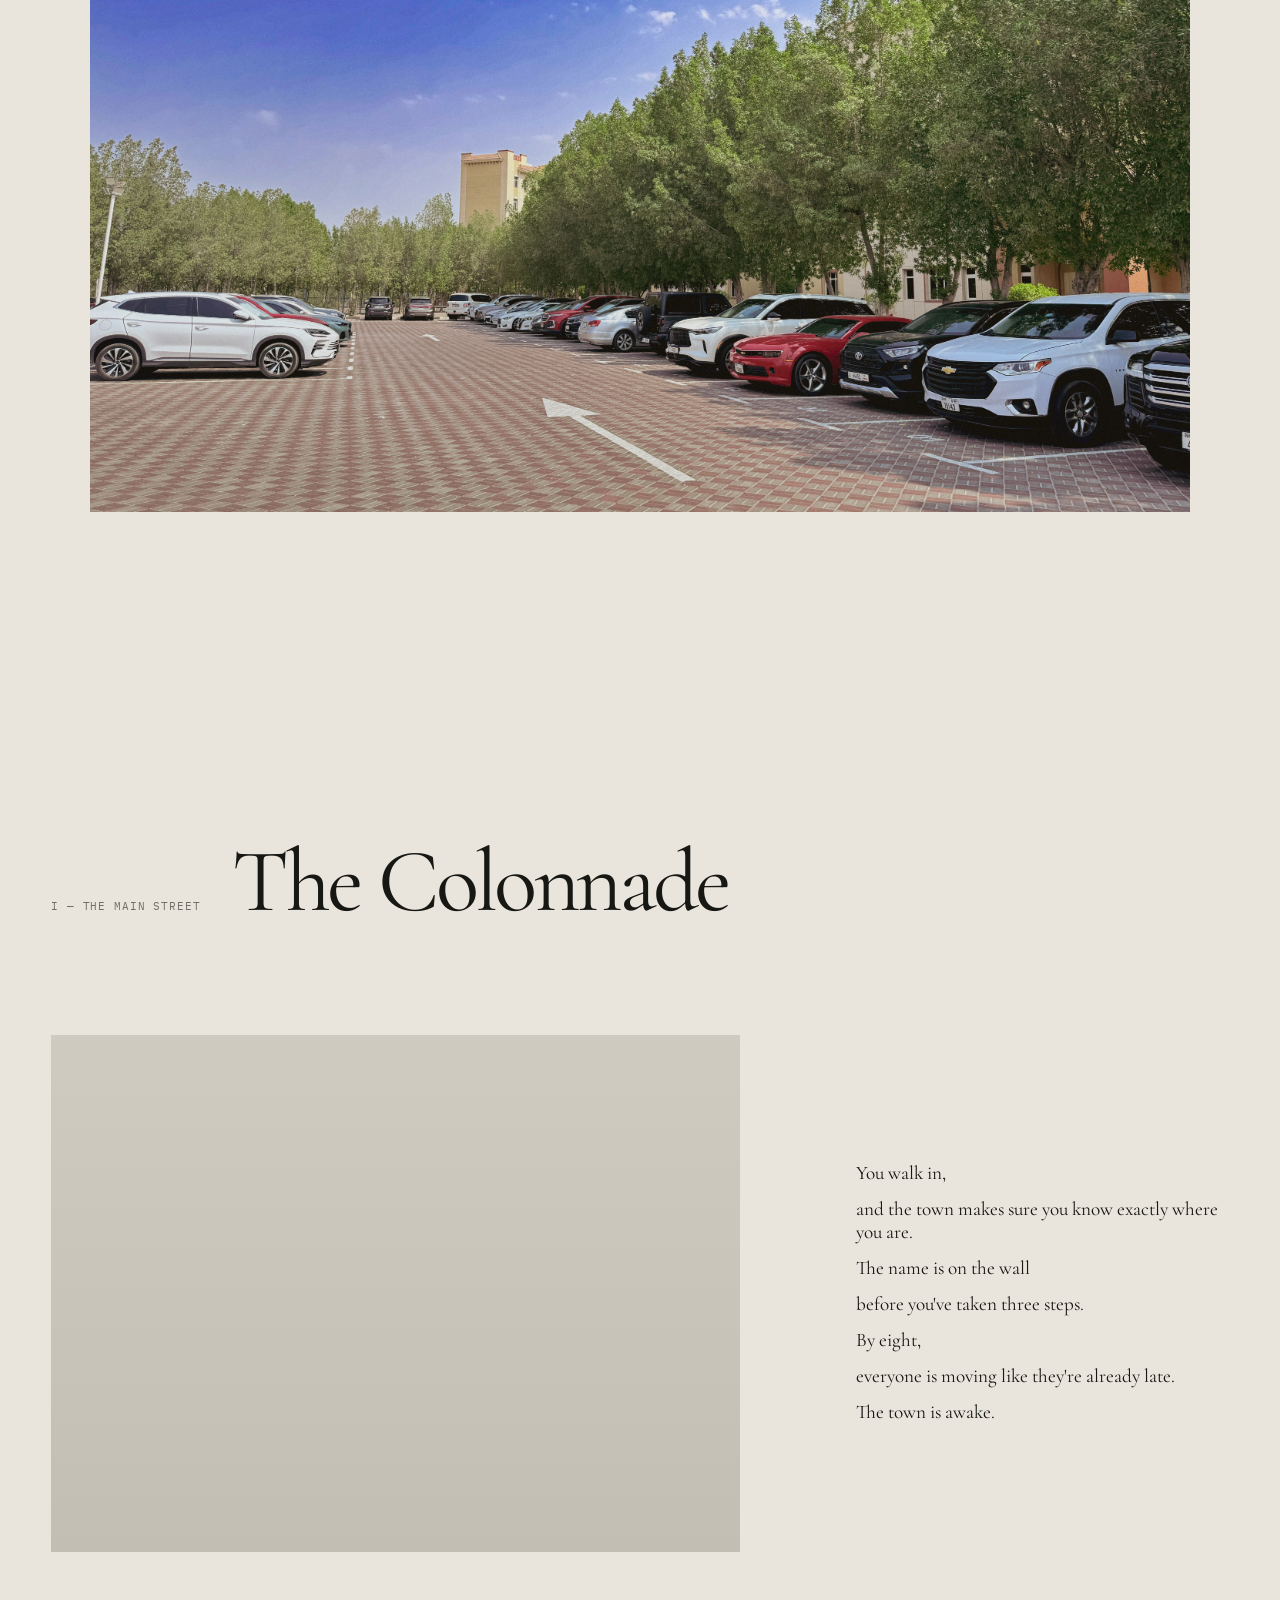
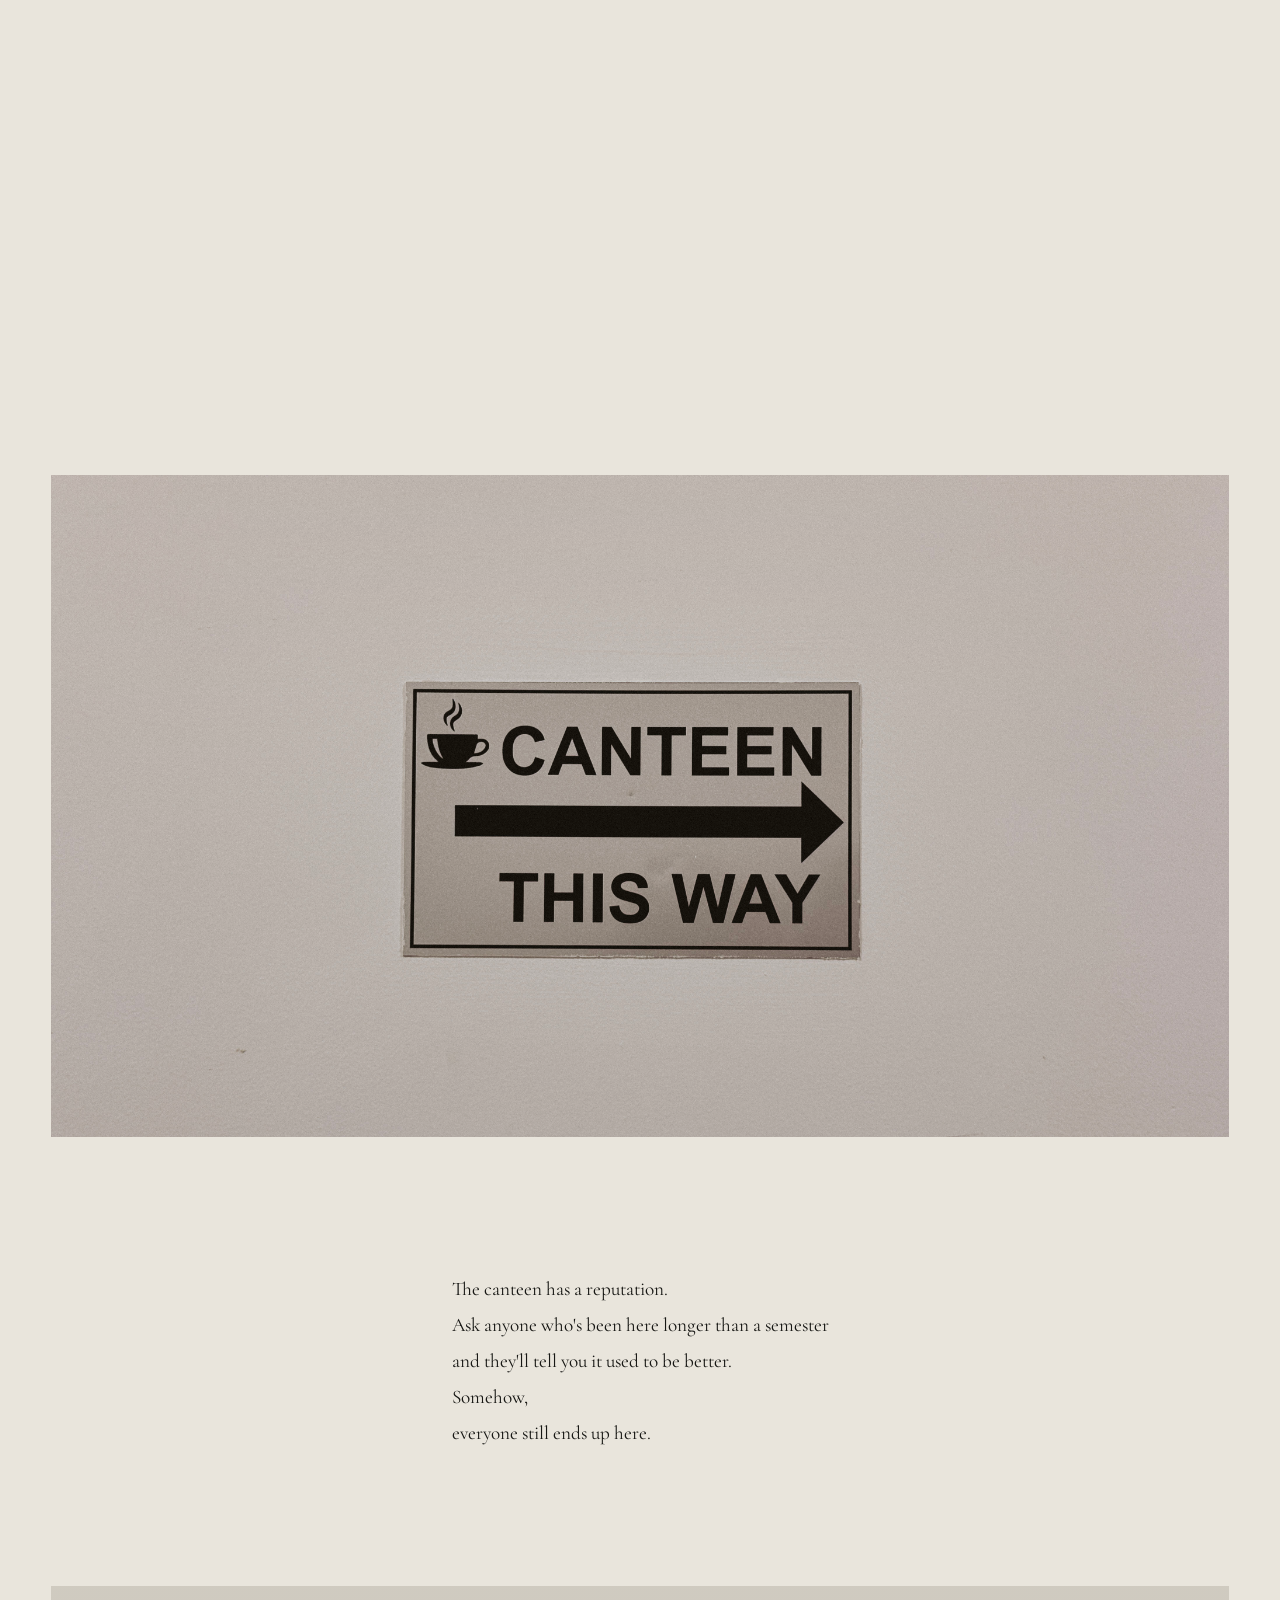
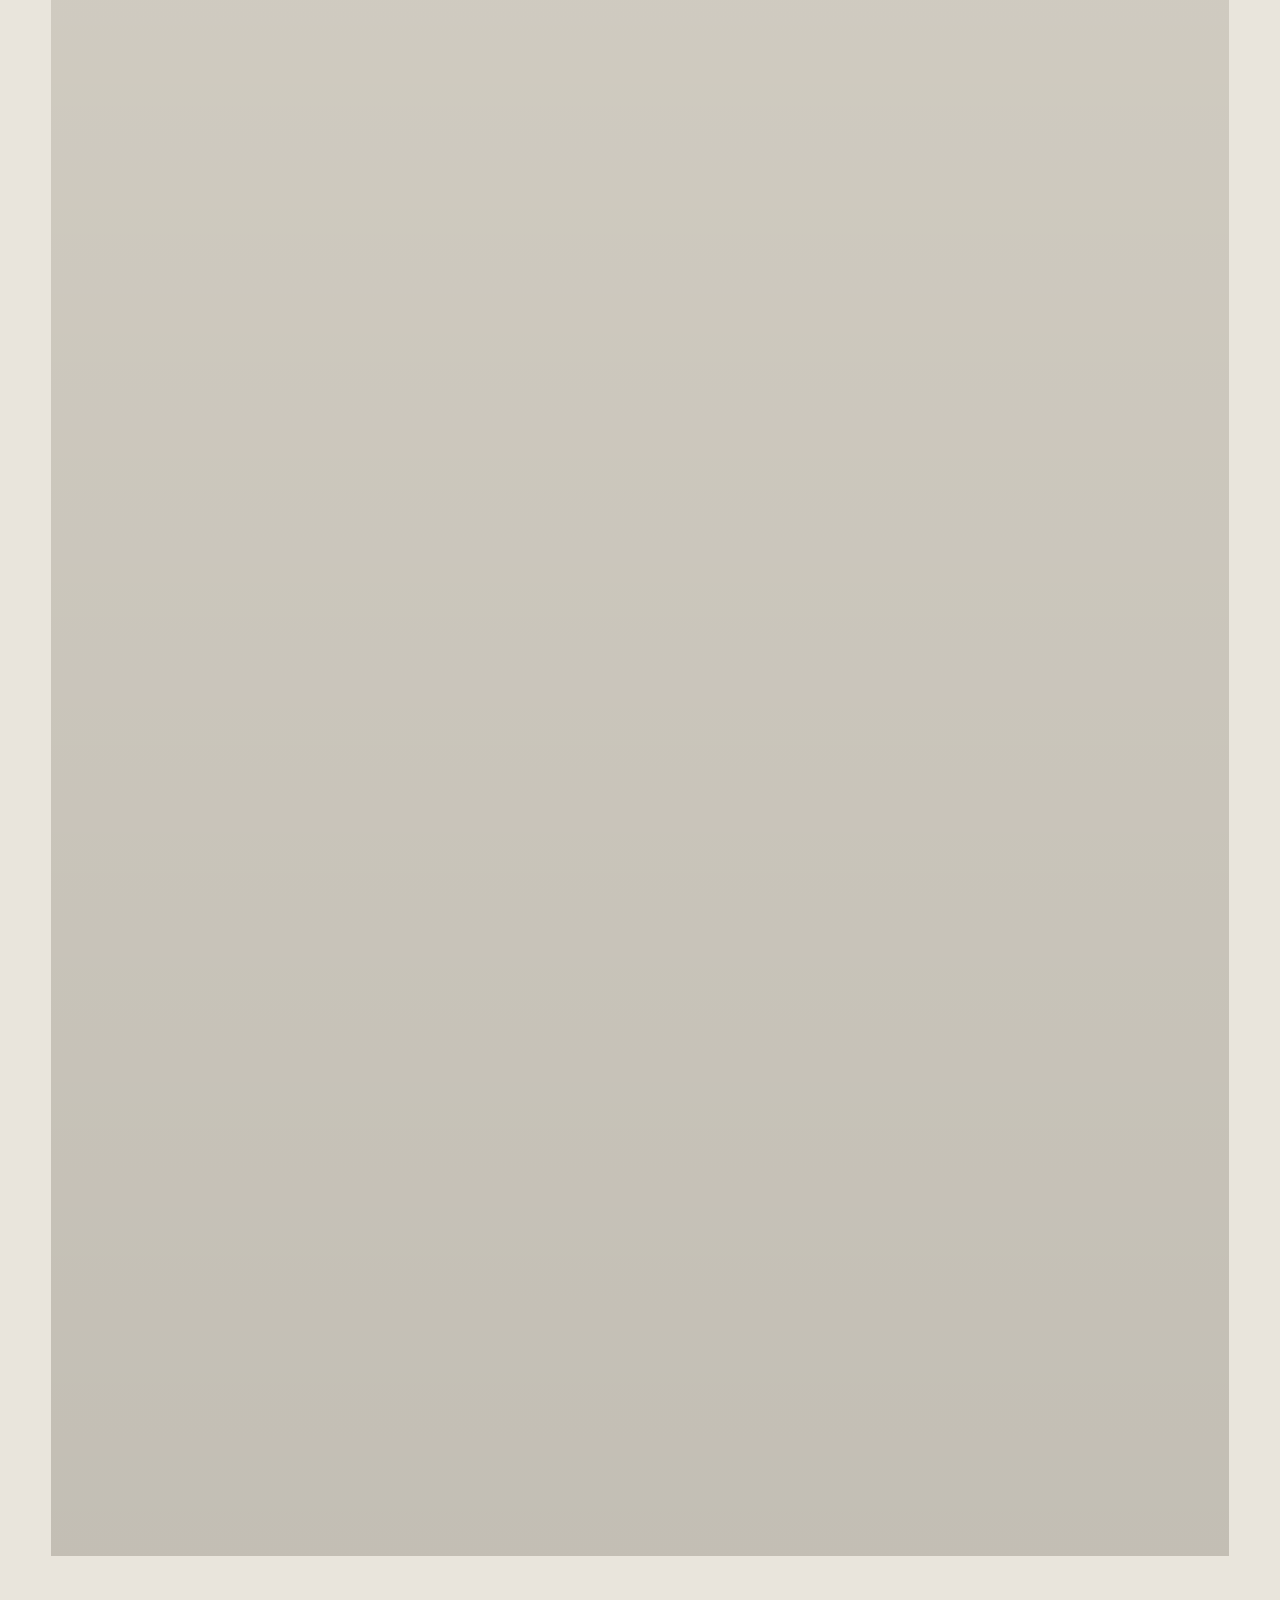
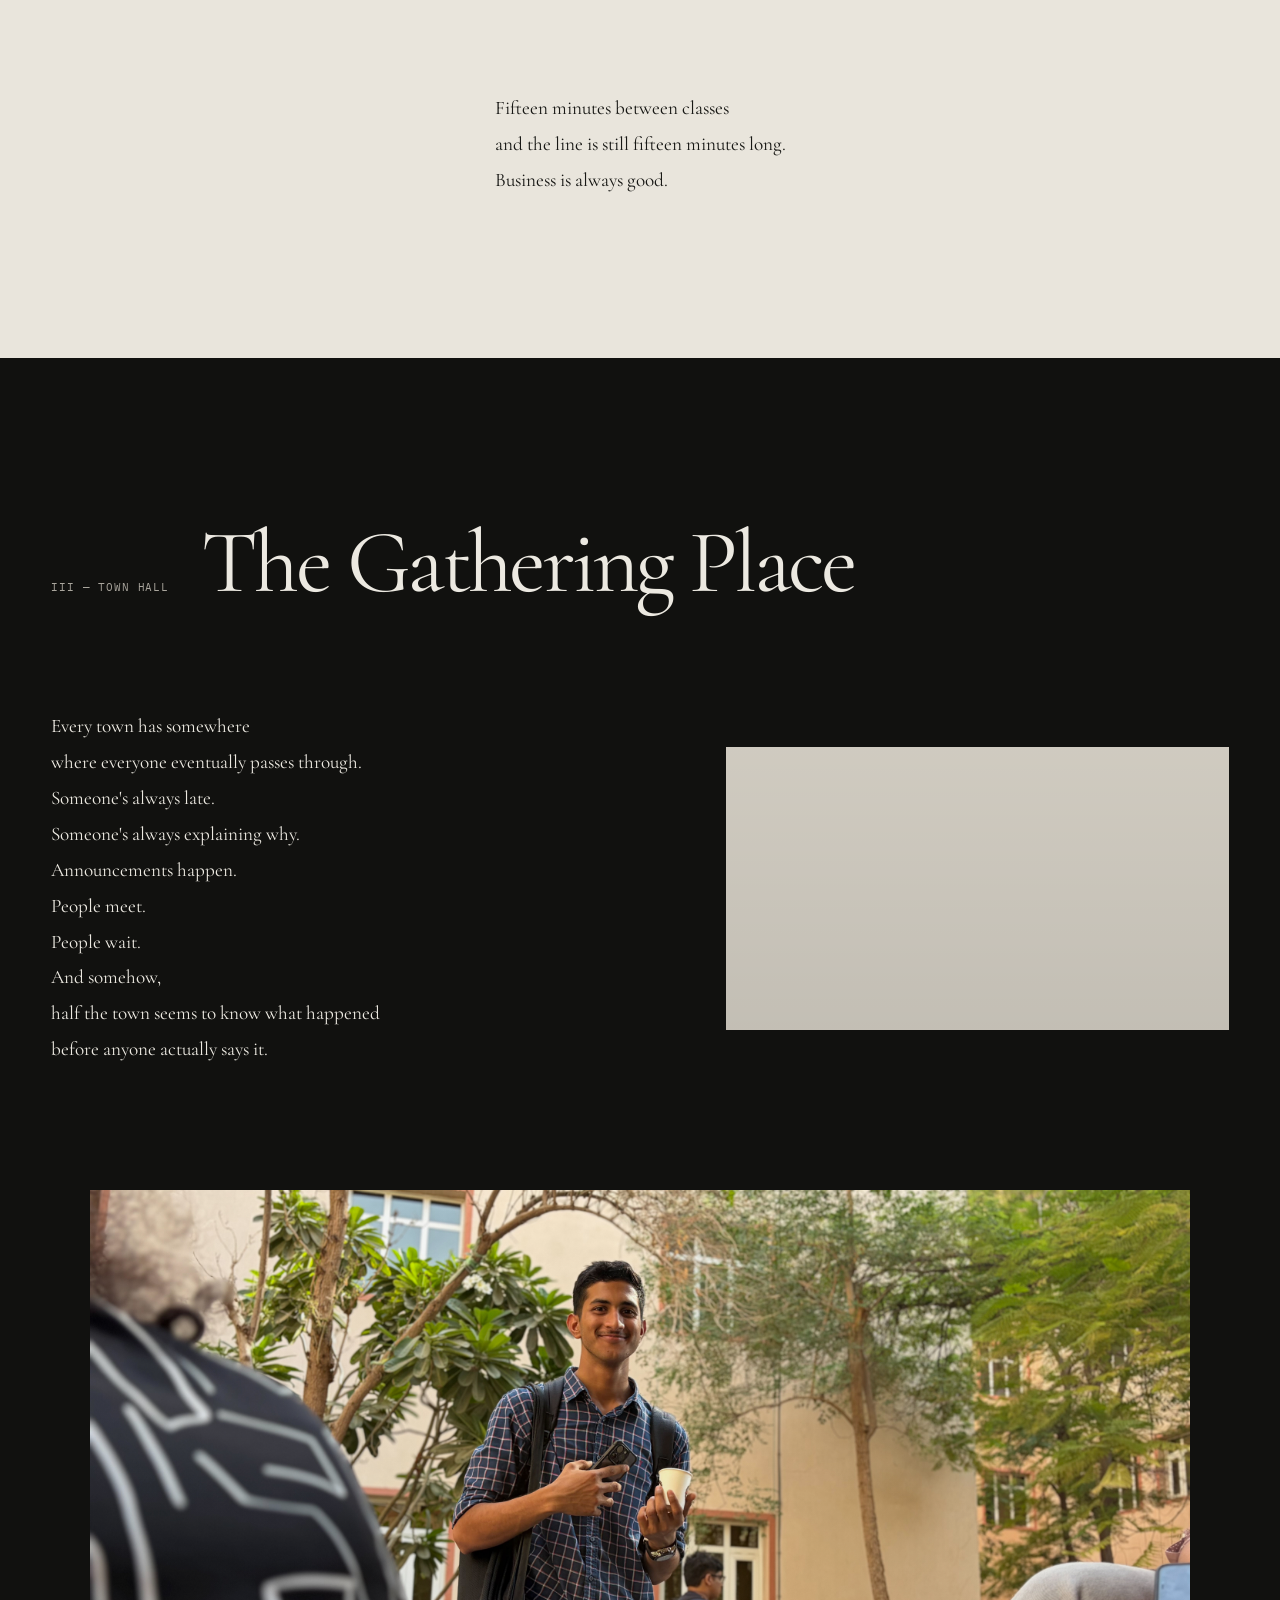
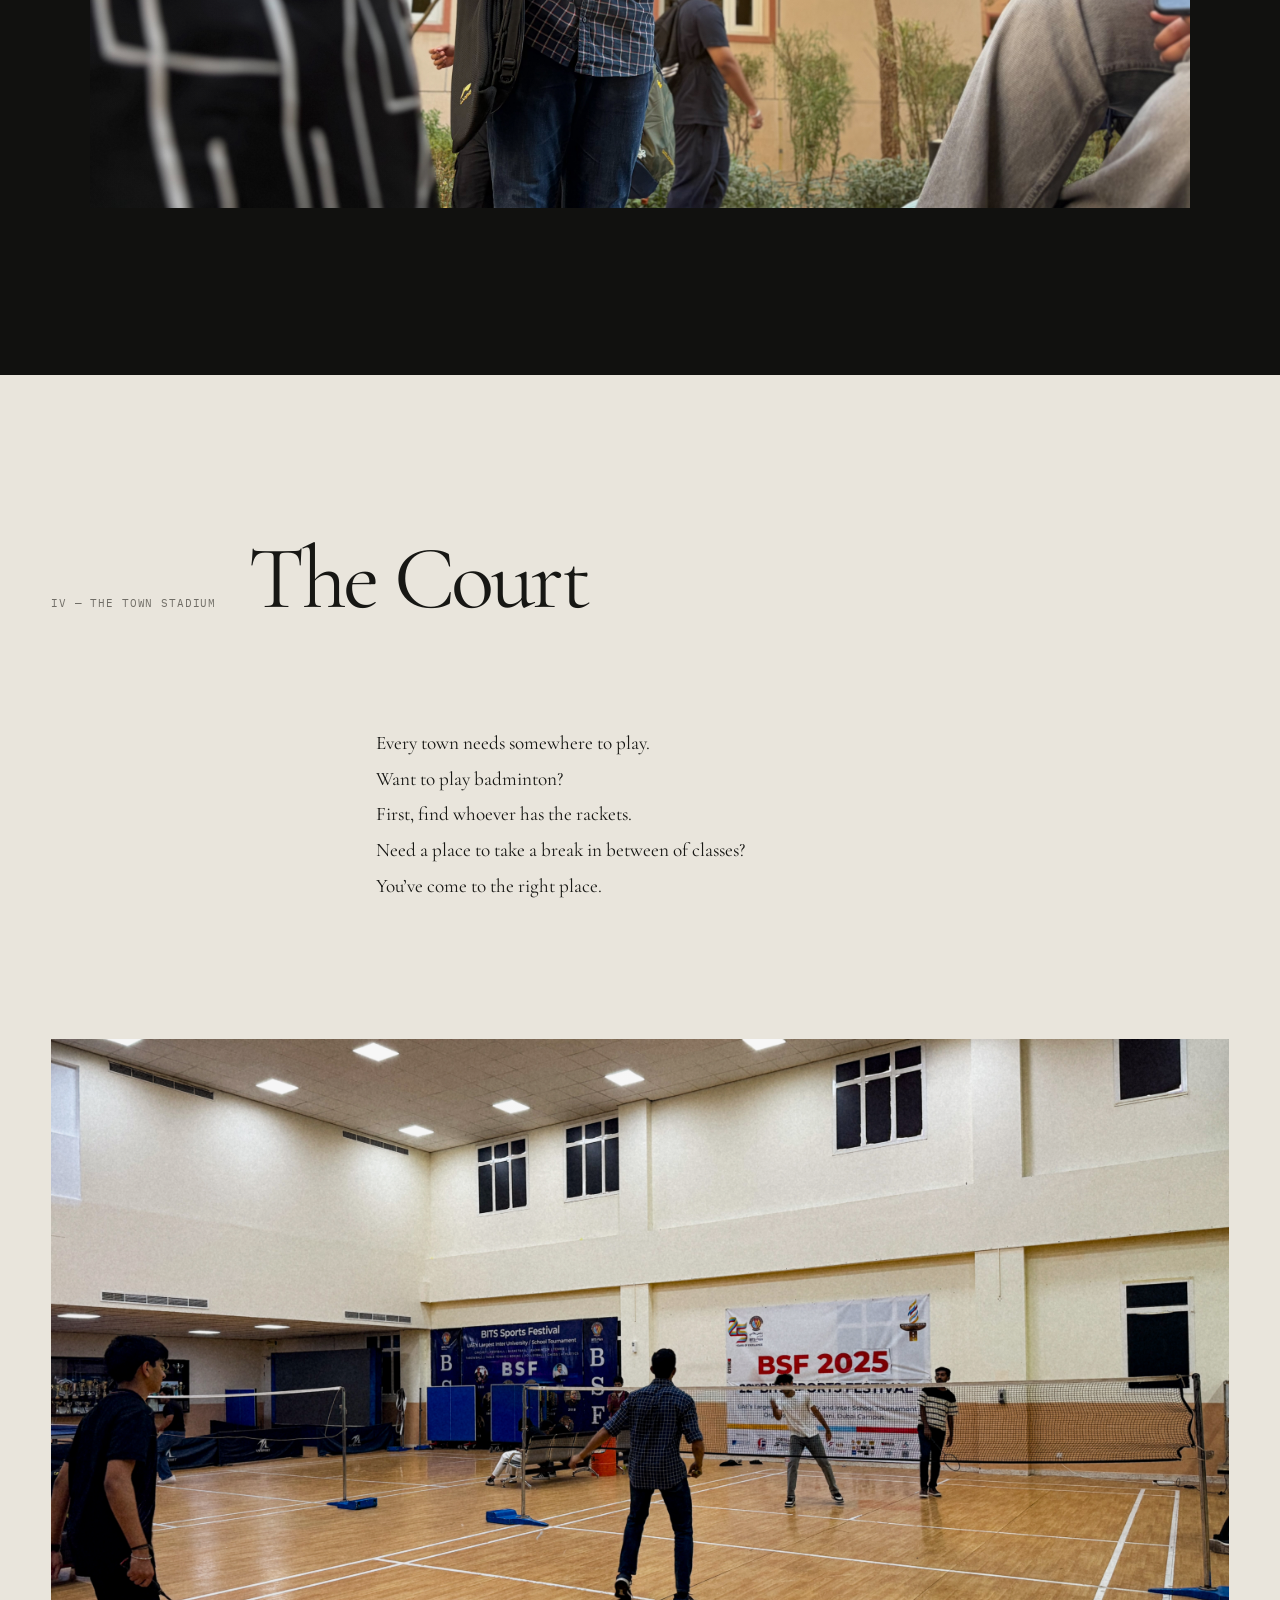
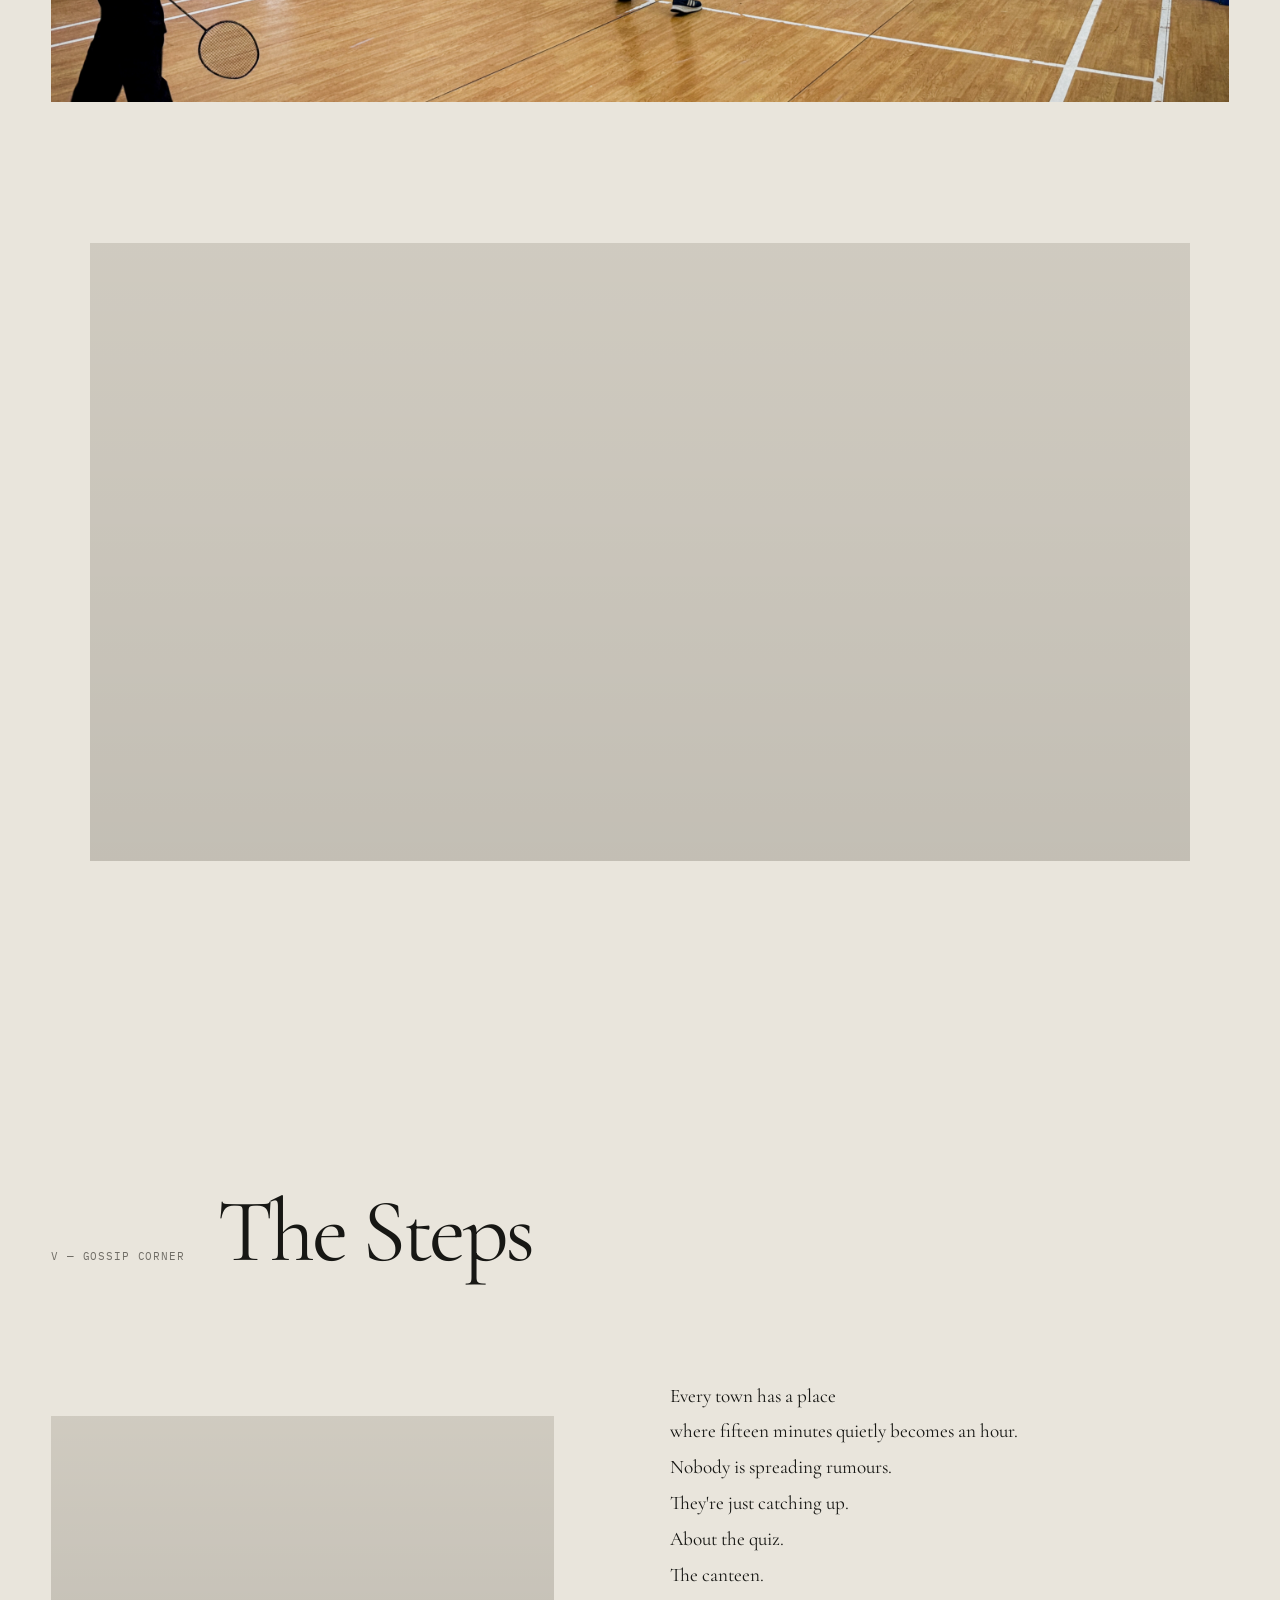
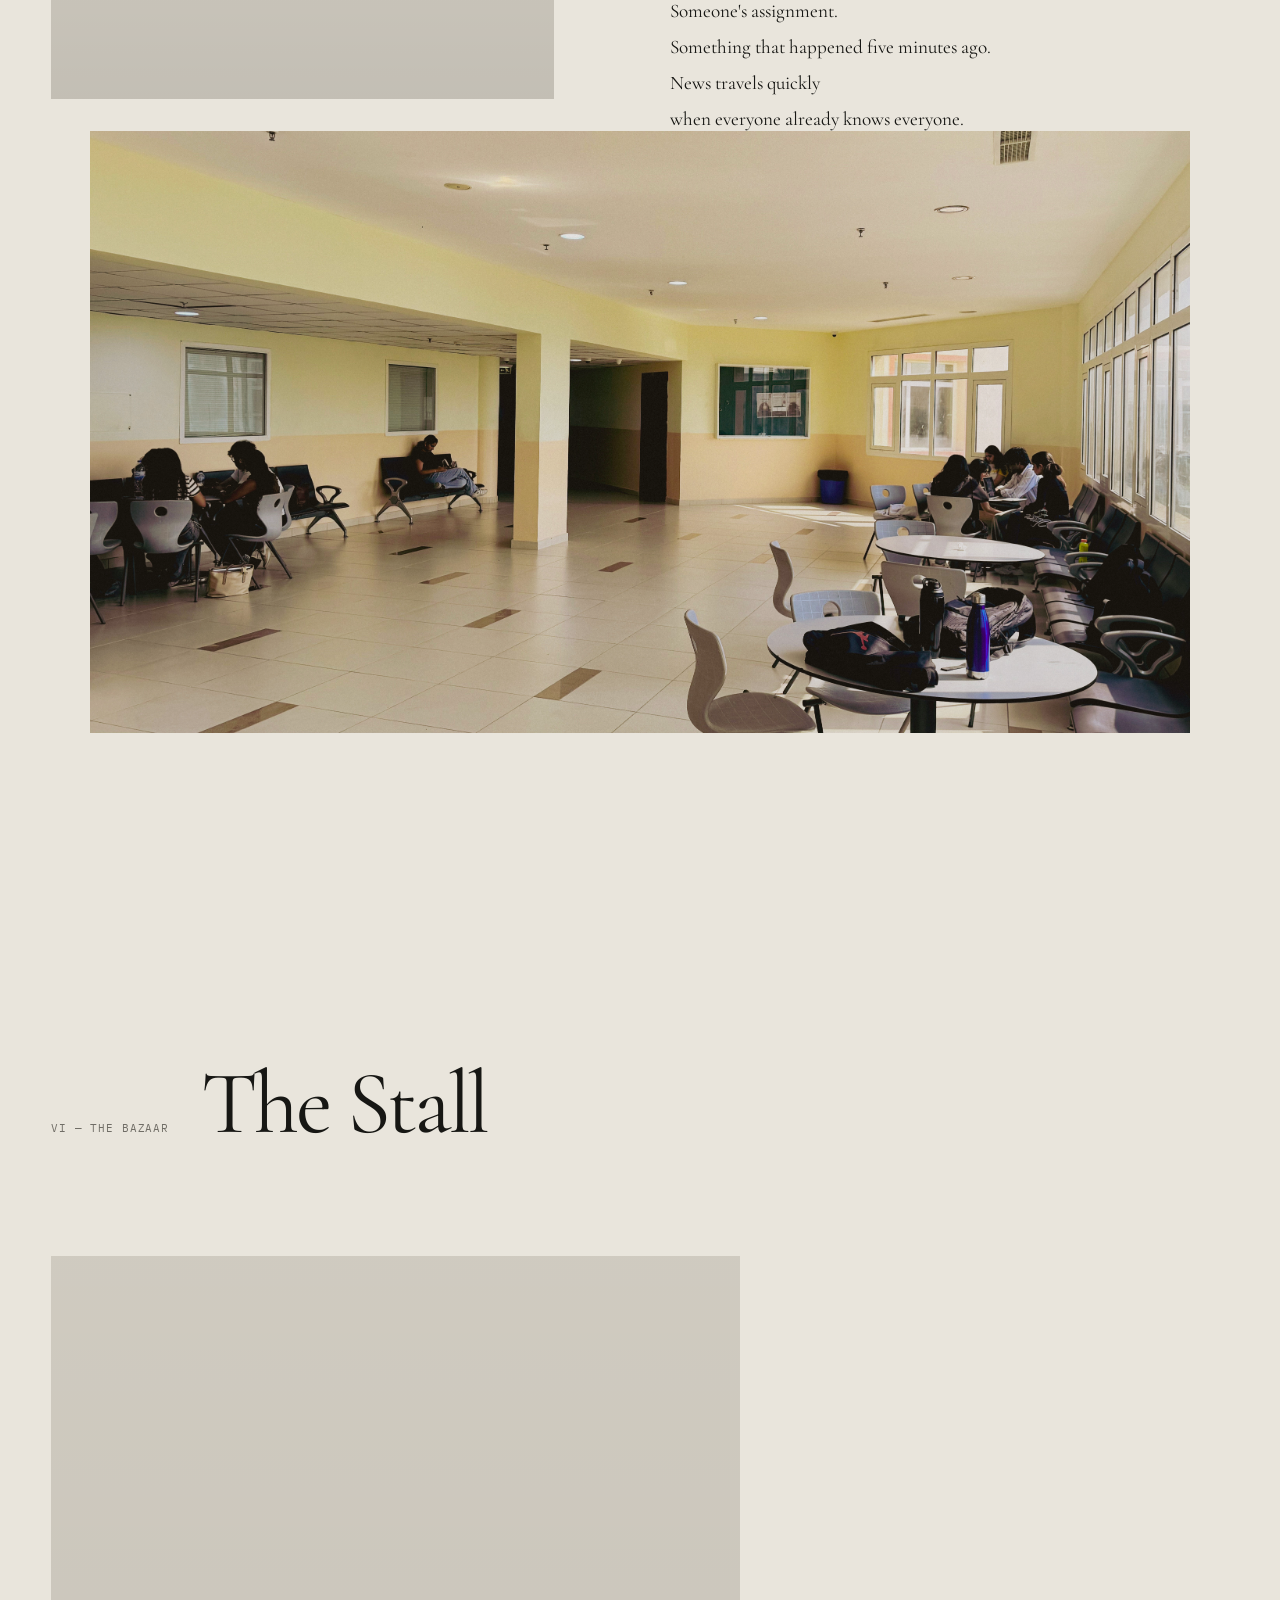
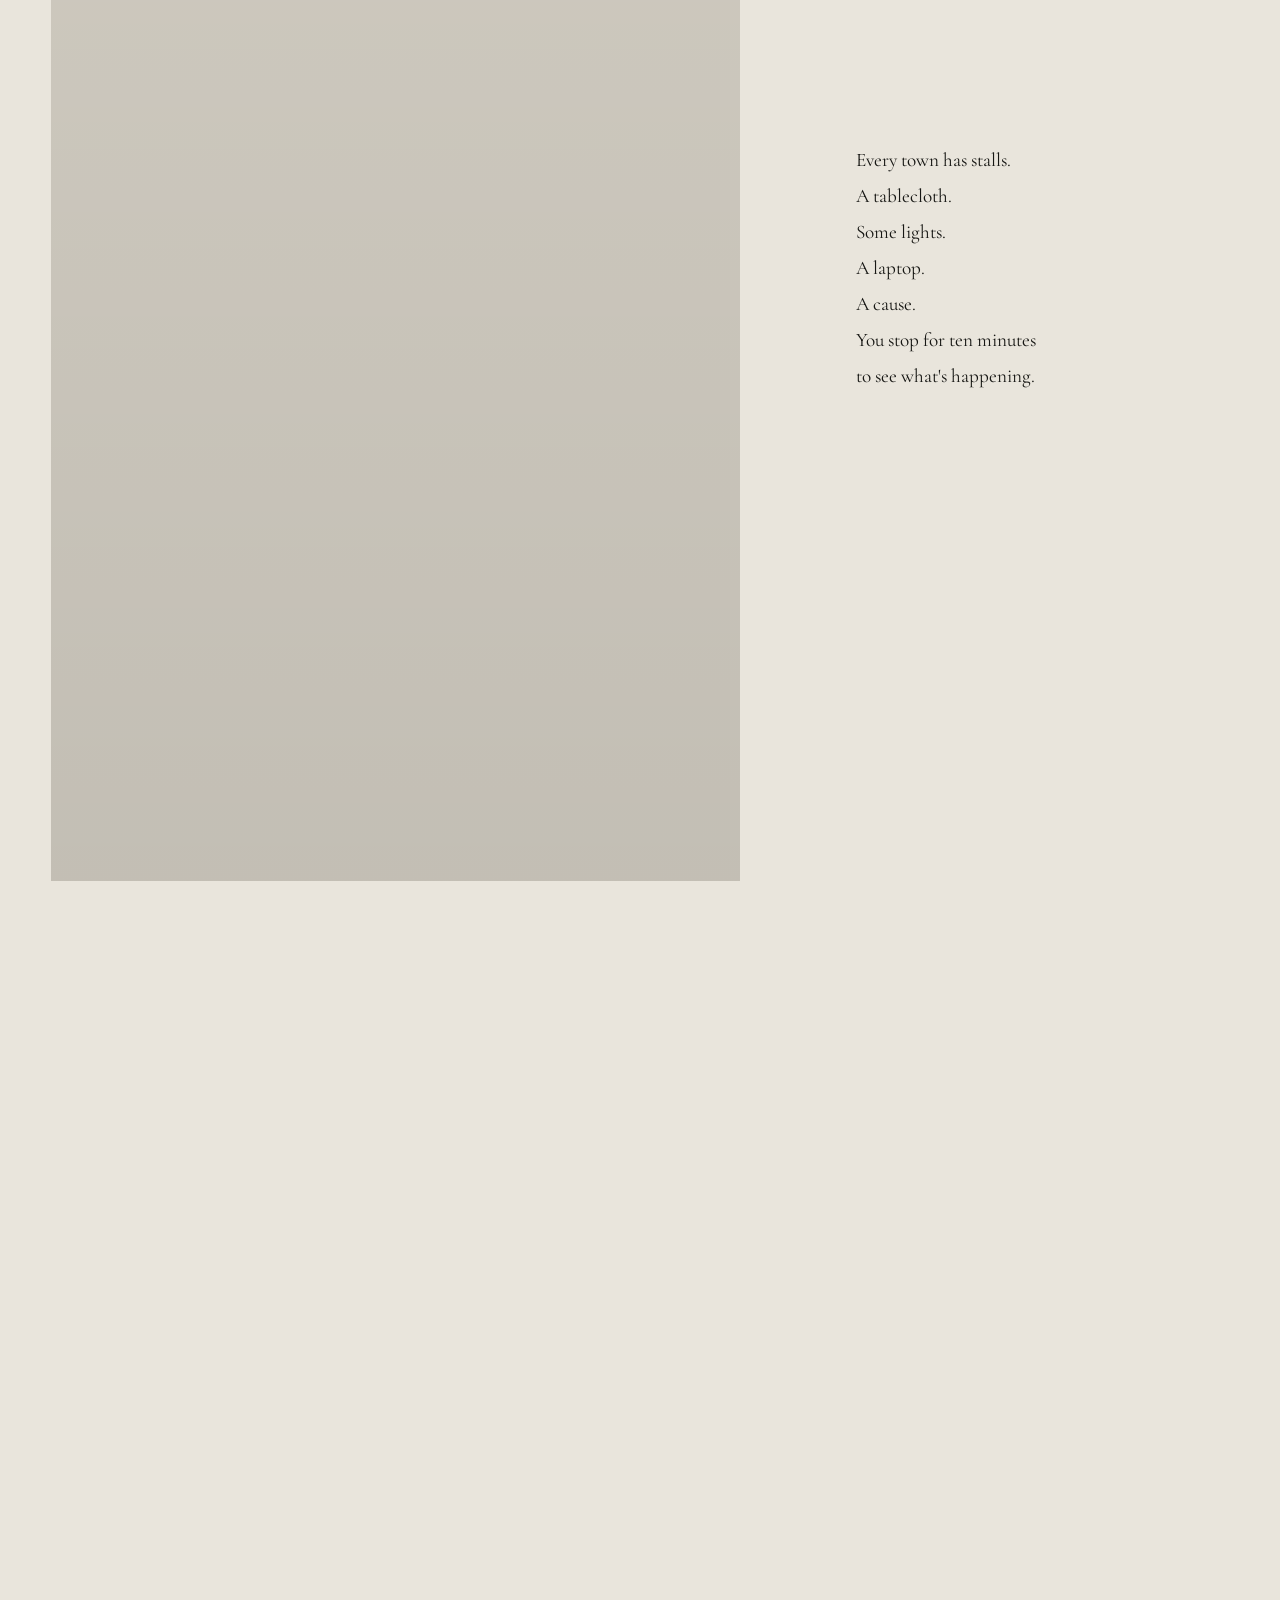
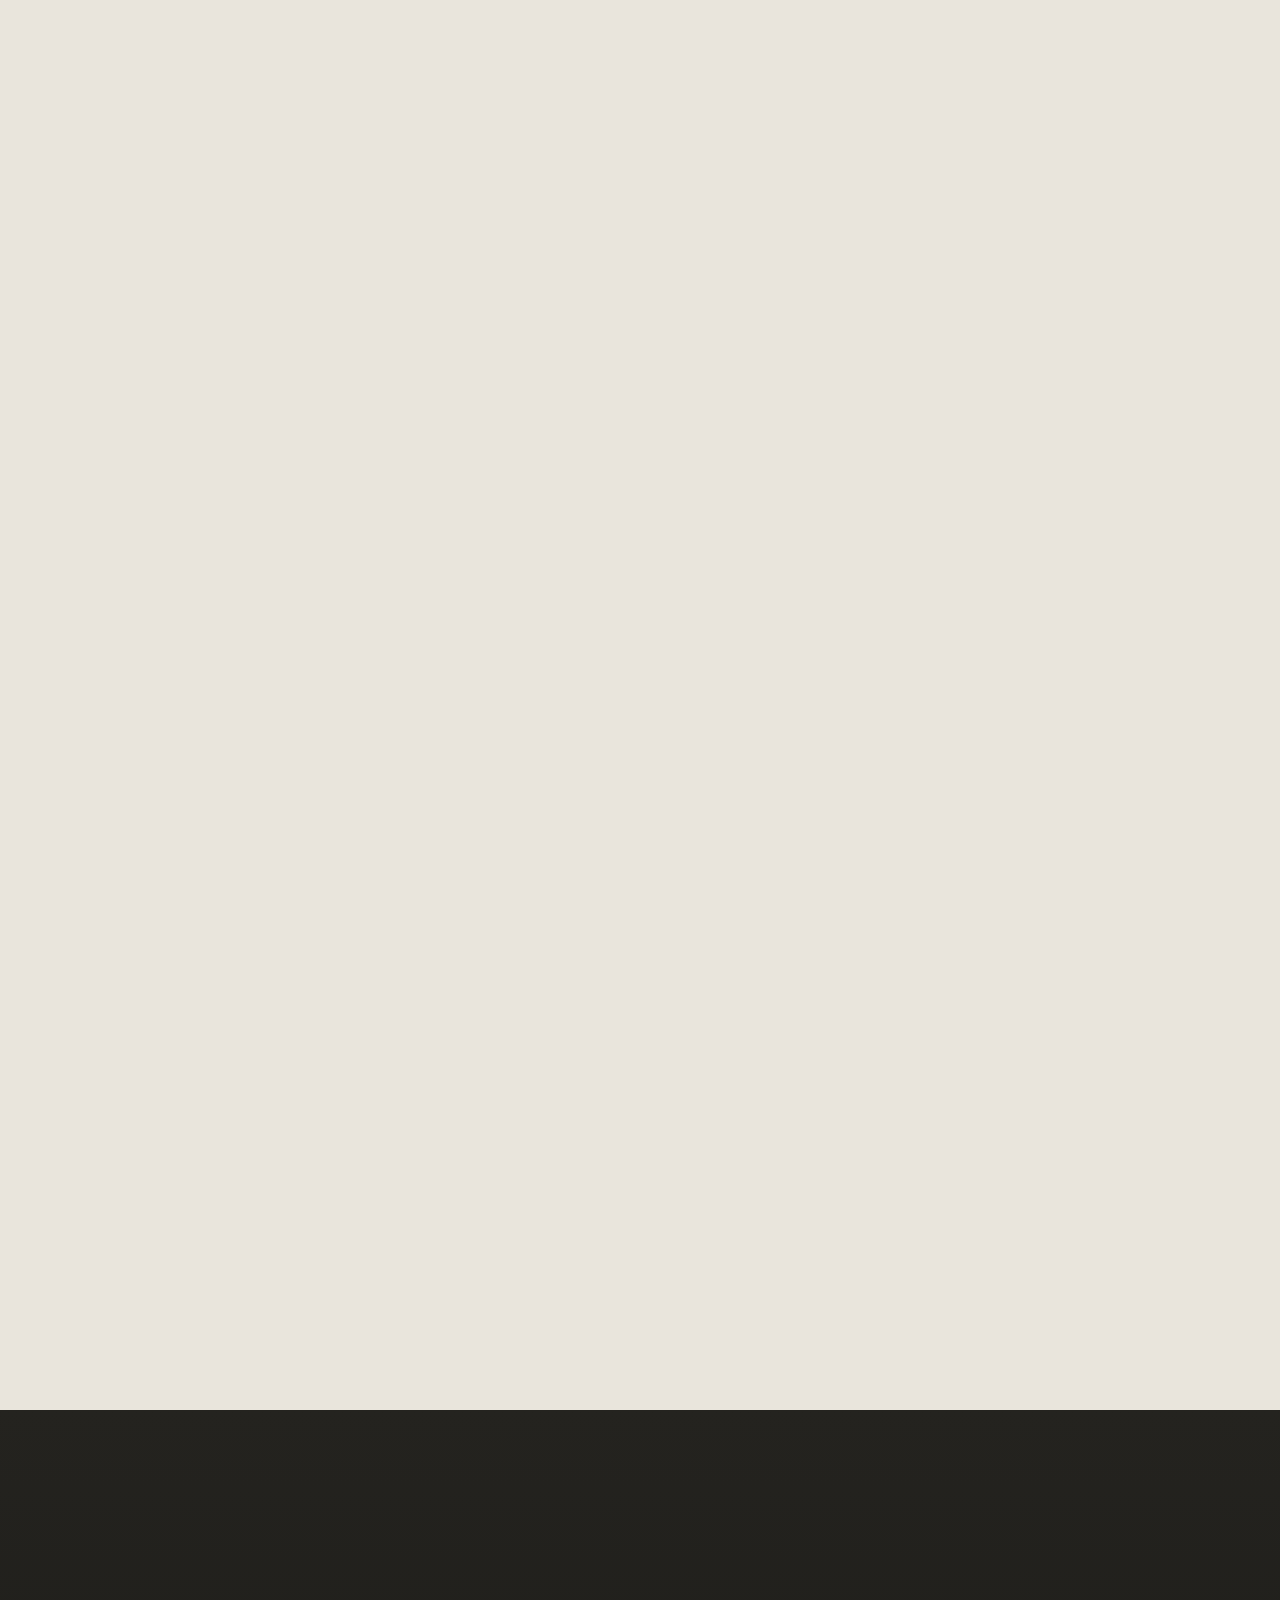
==== commit f63d25e1: "Updated index.html" ====
--- a/index.html
+++ b/index.html
@@ -4,8 +4,8 @@
 <head>
 <meta charset="utf-8"/>
 <meta content="width=device-width, initial-scale=1, viewport-fit=cover" name="viewport"/>
-<title>If My University Was a Small Town</title>
-<meta content="If My University Was a Small Town — a photographic story." name="description"/>
+<title>If BPDC Was a Small Town</title>
+<meta content="If BPDC Was a Small Town — a photographic story." name="description"/>
 <meta content="#11110f" name="theme-color"/>
 <script>document.documentElement.classList.add('js');</script>
 <link href="https://fonts.googleapis.com" rel="preconnect"/>
@@ -16,7 +16,7 @@
 <body>
 <a class="skip-link" href="#story">Skip to story</a>
 <header class="site-header" id="top">
-<div class="site-header__title">If My University Was a Small Town</div>
+<div class="site-header__title">If BPDC Was a Small Town</div>
 <div aria-hidden="true" class="site-header__progress"><span></span></div>
 </header>
 <main id="story">
@@ -24,7 +24,7 @@
 <div class="scene__stage">
 <div class="opening__image photo photo--hero" data-photo="roundabout" data-priority=""><img alt="Roundabout" decoding="async" loading="eager" src="images/roundabout.jpg"/></div>
 <div class="opening__copy">
-<h1 id="opening-title">If My University Was a Small Town</h1>
+<h1 id="opening-title">If BPDC Was a Small Town</h1>
 <div class="opening__narrative">
 <p>It never asked to be one.</p>
 <p>It just quietly became one.</p>
@@ -41,7 +41,6 @@
 <h2 id="roundabout-title">The Roundabout</h2>
 </div>
 <div class="story-stack story-stack--opening">
-<div class="photo photo--natural reveal" data-photo="roundabout-detail"><img alt="Roundabout" decoding="async" loading="lazy" src="images/roundabout.jpg"/></div>
 <div class="story-copy reveal">
 <p>Every town has a way in.</p>
 <p>Every day starts here,</p>
@@ -50,10 +49,10 @@
 <div class="photo photo--natural photo--medium reveal" data-photo="car-parking"><img alt="Campus road and parking area" decoding="async" loading="lazy" src="images/car_parking.jpg"/></div>
 </div>
 </section>
-<section aria-labelledby="gate-title" class="chapter section" id="gate">
+<section aria-labelledby="colonnade-title" class="chapter section" id="colonnade">
 <div class="section-heading reveal">
 <span class="section-number">I — The Main Street</span>
-<h2 id="gate-title">The Gate</h2>
+<h2 id="colonnade-title">The Colonnade</h2>
 </div>
 <div class="story-grid story-grid--wide">
 <div class="photo photo--natural reveal" data-photo="main-street"><img alt="Campus walkway" decoding="async" loading="lazy" src="images/behind_sc.jpg"/></div>
@@ -84,9 +83,9 @@
 </div>
 <div class="photo photo--natural reveal" data-photo="canteen"><img alt="Campus canteen area" decoding="async" loading="lazy" src="images/behind_canteen.jpg"/></div>
 <div class="story-copy story-copy--narrow reveal">
-<!-- <p>Fifteen minutes between classes</p>
+<p>Fifteen minutes between classes</p>
 <p>and the line is still fifteen minutes long.</p>
-<p>Business is always good.</p> -->
+<p>Business is always good.</p>
 </div>
 </div>
 </section>
@@ -175,7 +174,6 @@
 <span class="section-number">VII — The Bulletin Board</span>
 <h2 id="shop-title">The Corner Shop</h2>
 </div>
-<div class="story-grid story-grid--wide">
 <div class="story-copy reveal">
 <p>Every town has a little shop</p>
 <p>where you go because you need one thing.</p>
@@ -185,27 +183,6 @@
 <p>The town gets you eventually.</p>
 </div>
 <div class="photo photo--natural photo--medium reveal" data-photo="corner-shop"><img alt="Campus minimart" decoding="async" loading="lazy" src="images/minimart.jpg"/></div>
-</div>
-</section>
-<section aria-labelledby="colonnade-title" class="chapter section section--quiet" id="colonnade">
-<div class="section-heading reveal">
-<span class="section-number">VIII — The Quiet Street</span>
-<h2 id="colonnade-title">The Colonnade</h2>
-</div>
-<div class="story-stack story-stack--quiet">
-<div class="story-copy reveal">
-<p>Every town has one street</p>
-<p>where nobody seems to be in a hurry.</p>
-<p>The trees don't care about your deadline.</p>
-<p>Neither does the shade.</p>
-</div>
-<div class="photo photo--natural reveal" data-photo="colonnade"><img alt="Quiet campus walkway" decoding="async" loading="lazy" src="images/behind_sc.jpg"/></div>
-<div class="story-copy story-copy--narrow reveal">
-<p>For a few minutes,</p>
-<p>there is nowhere you need to be.</p>
-<p>Even the footsteps are quieter here.</p>
-</div>
-</div>
 </section>
 <section aria-labelledby="bus-title" class="chapter section section--evening" id="last-bus">
 <div class="section-heading reveal">
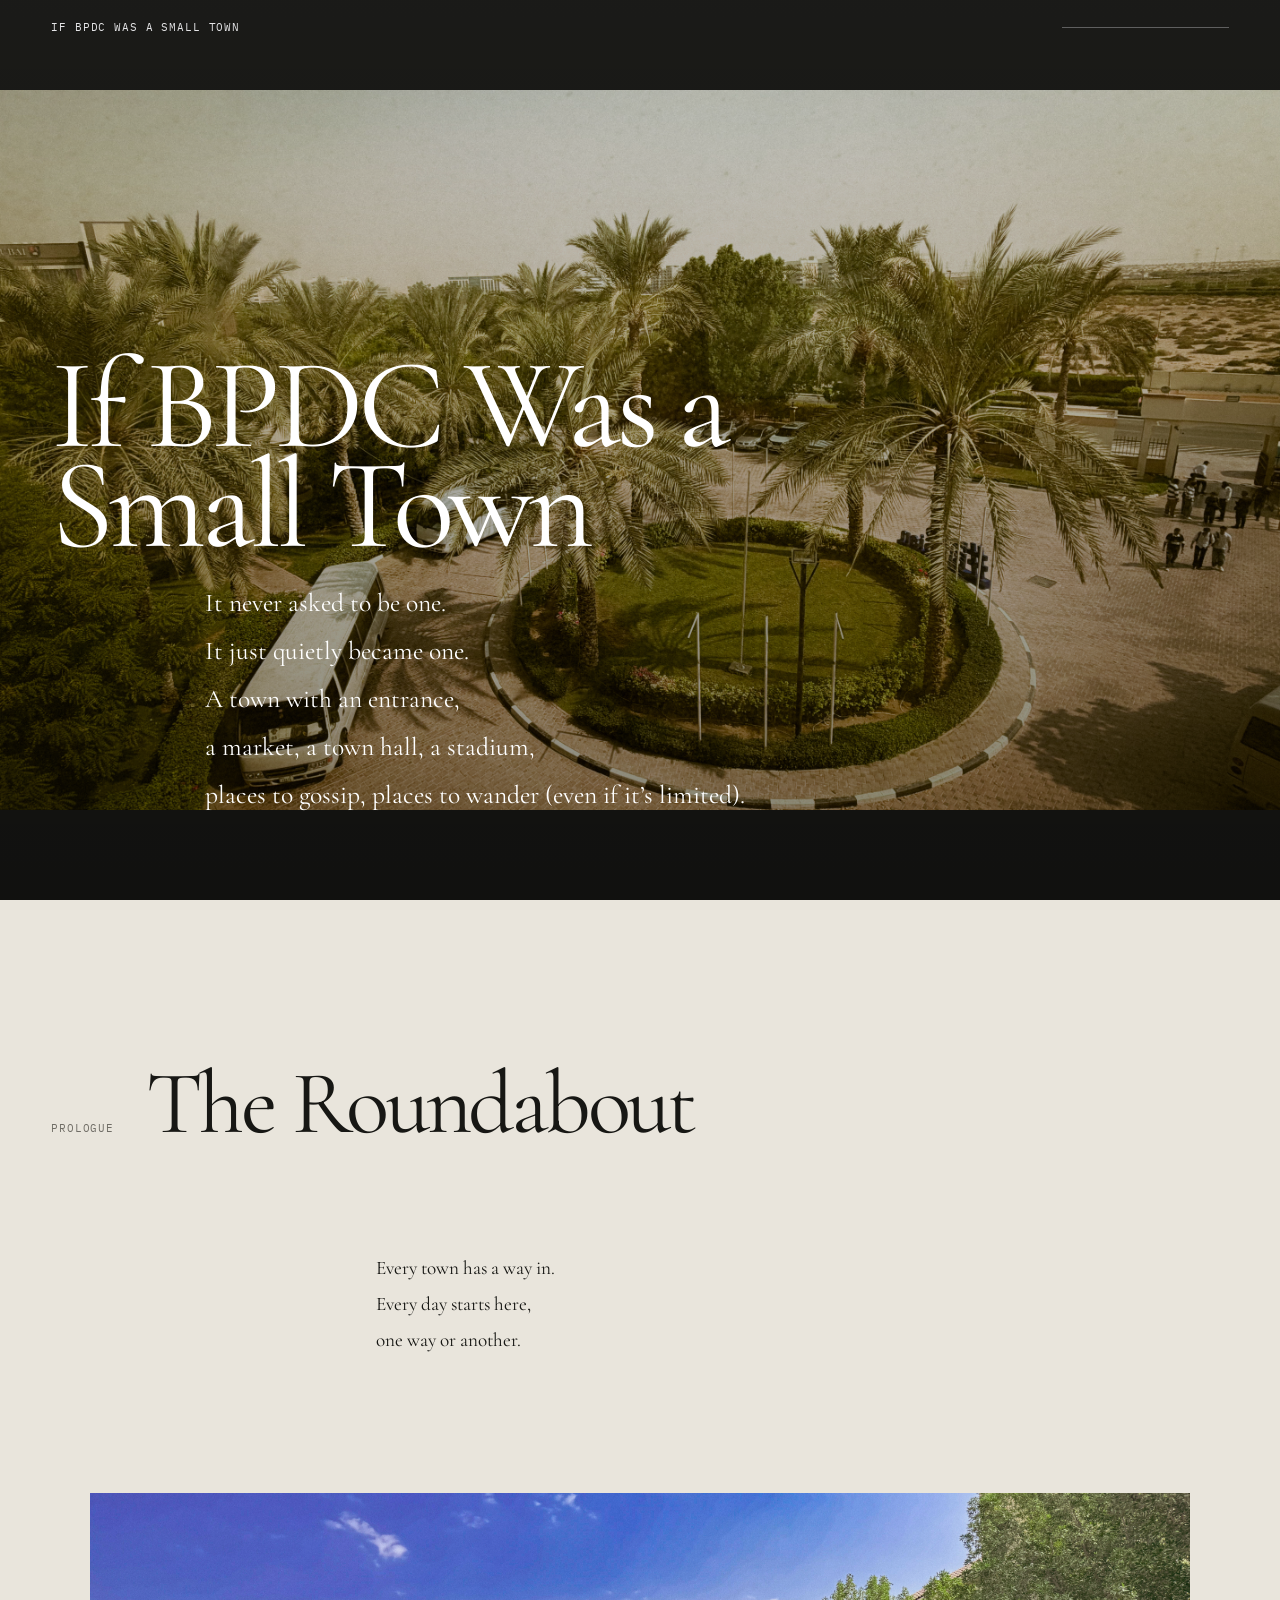
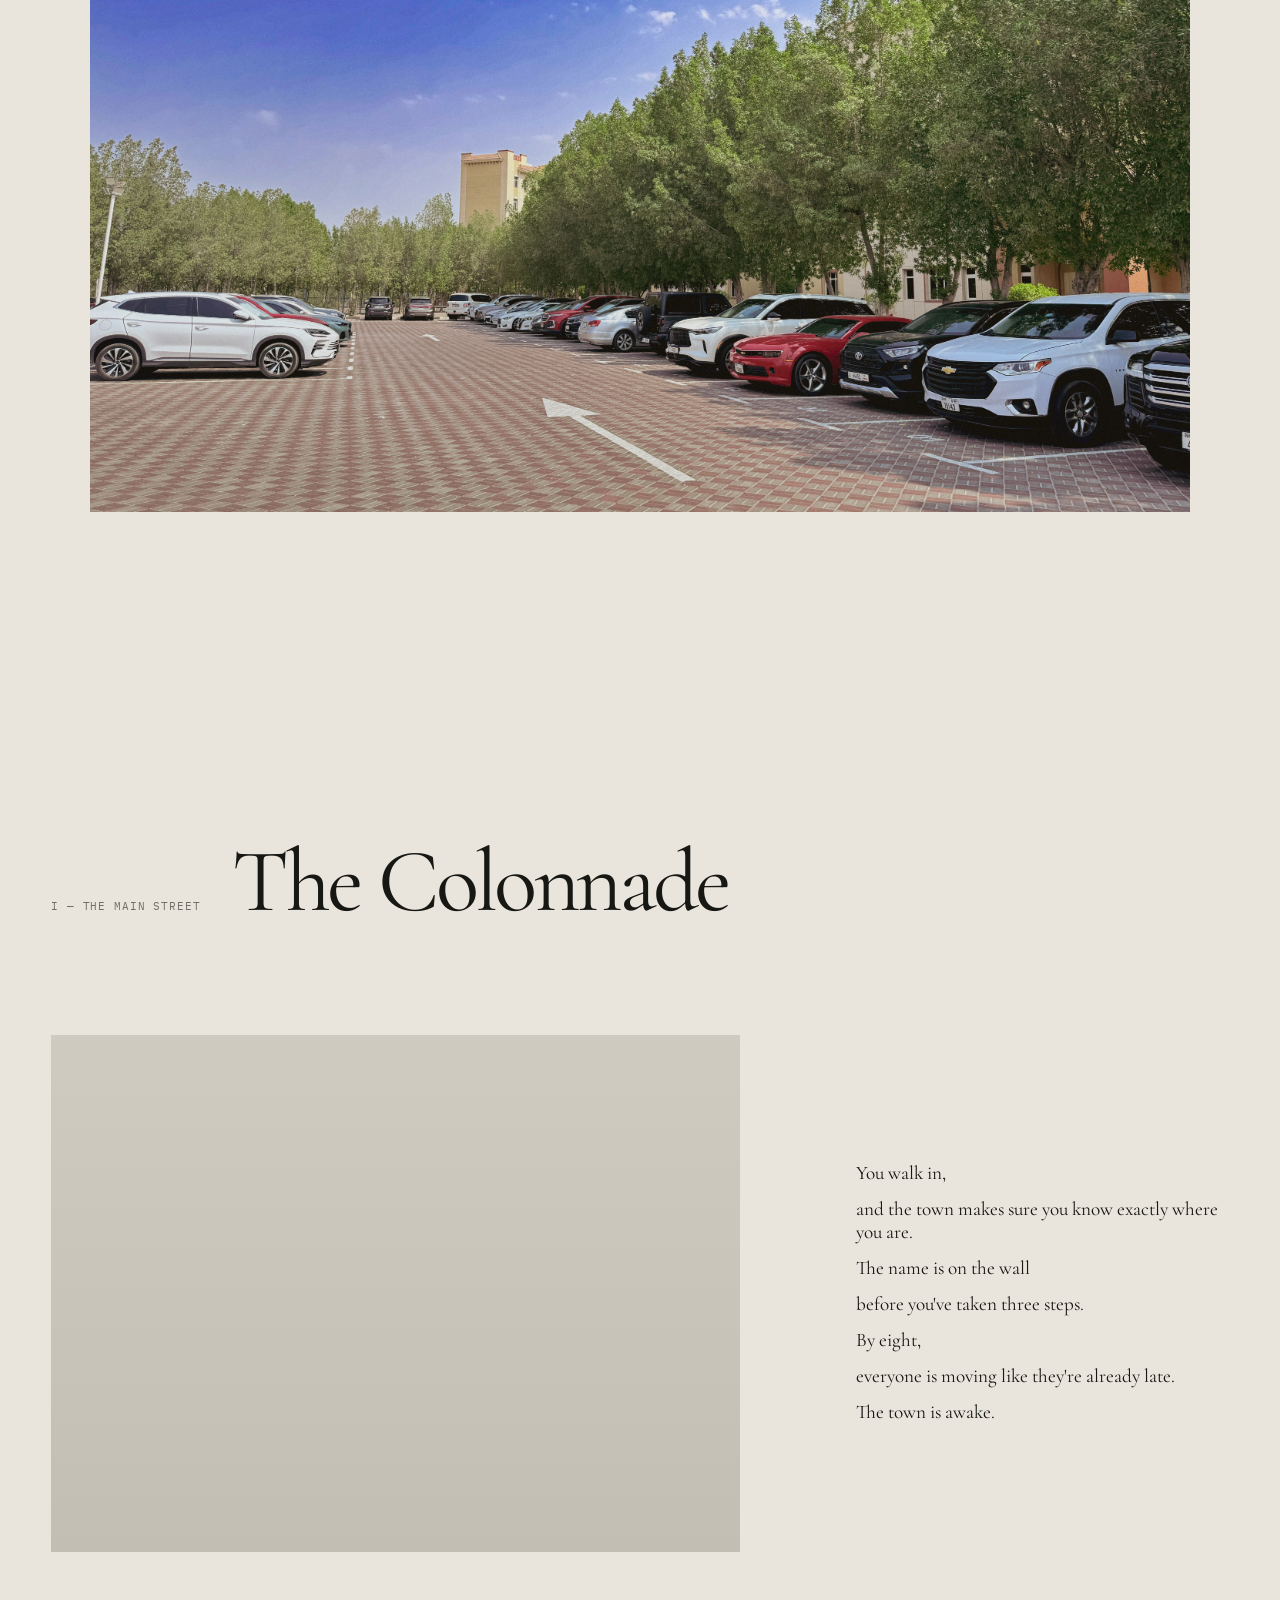
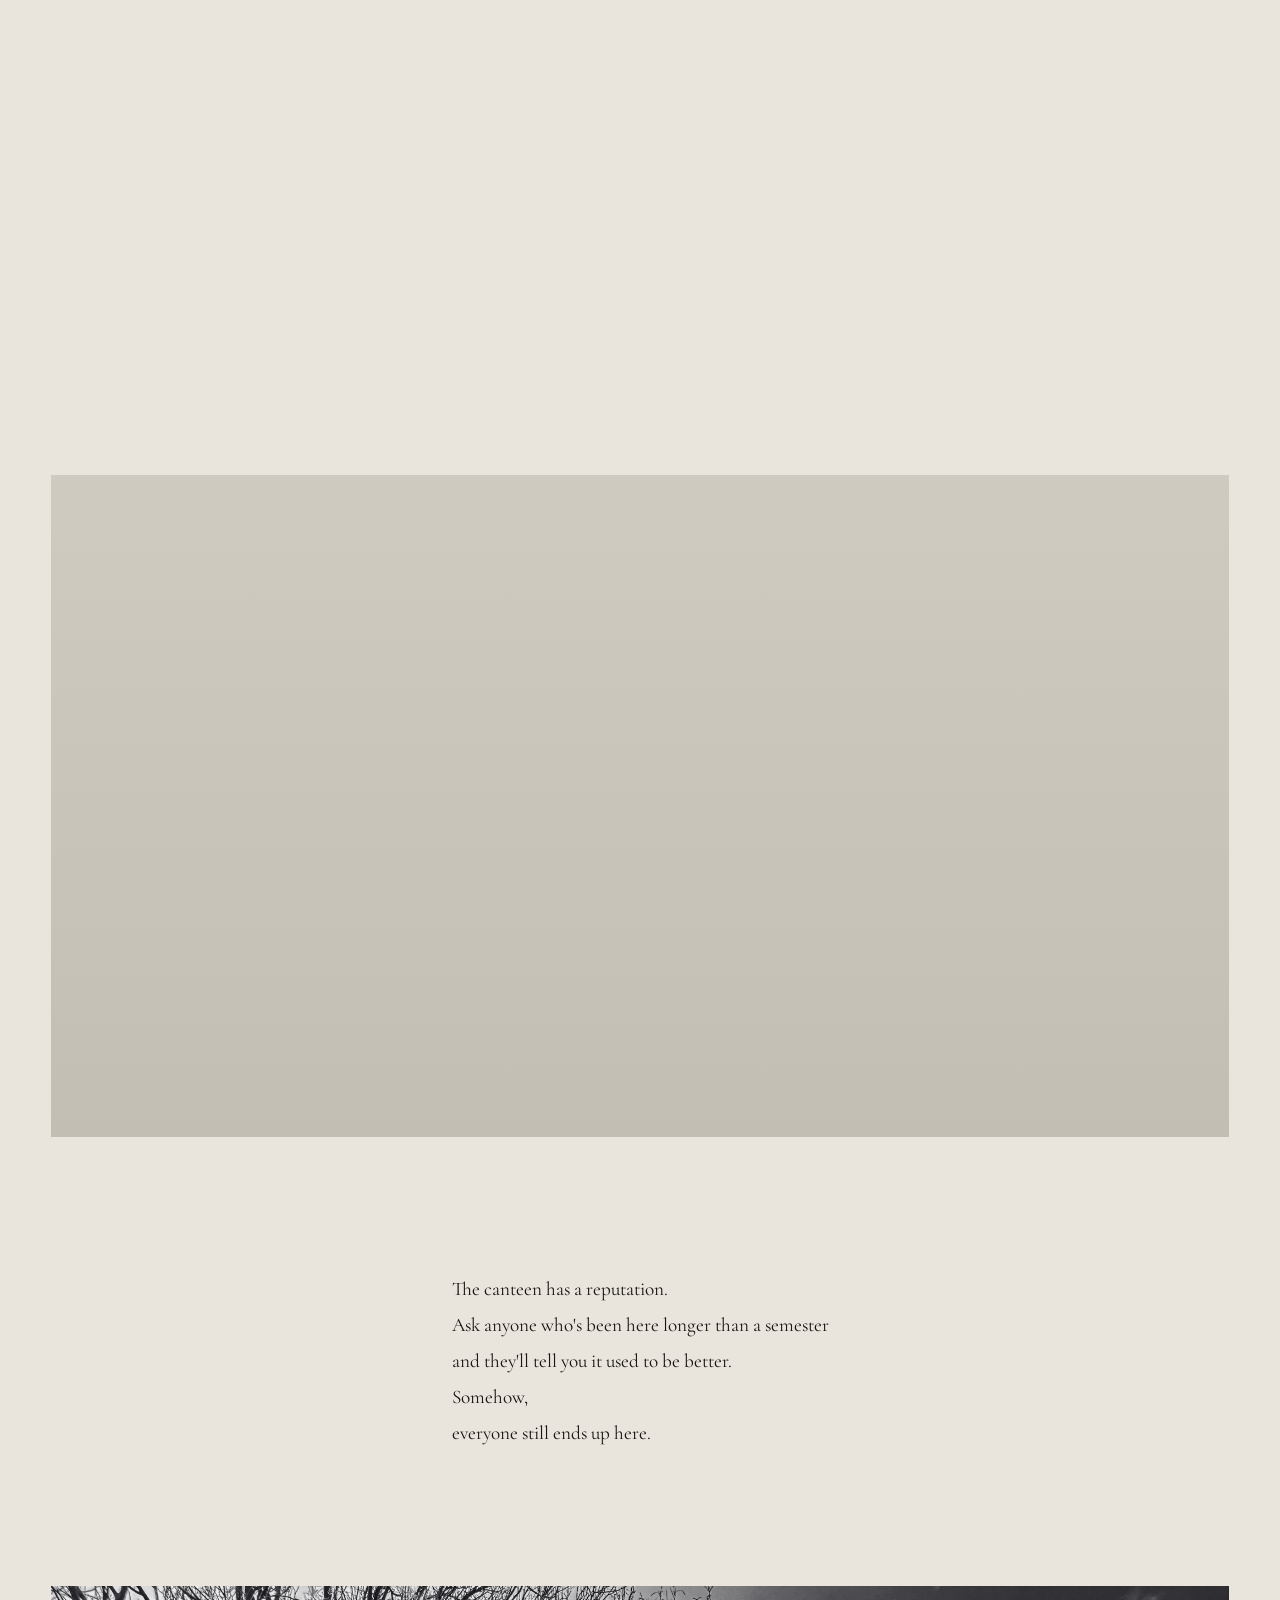
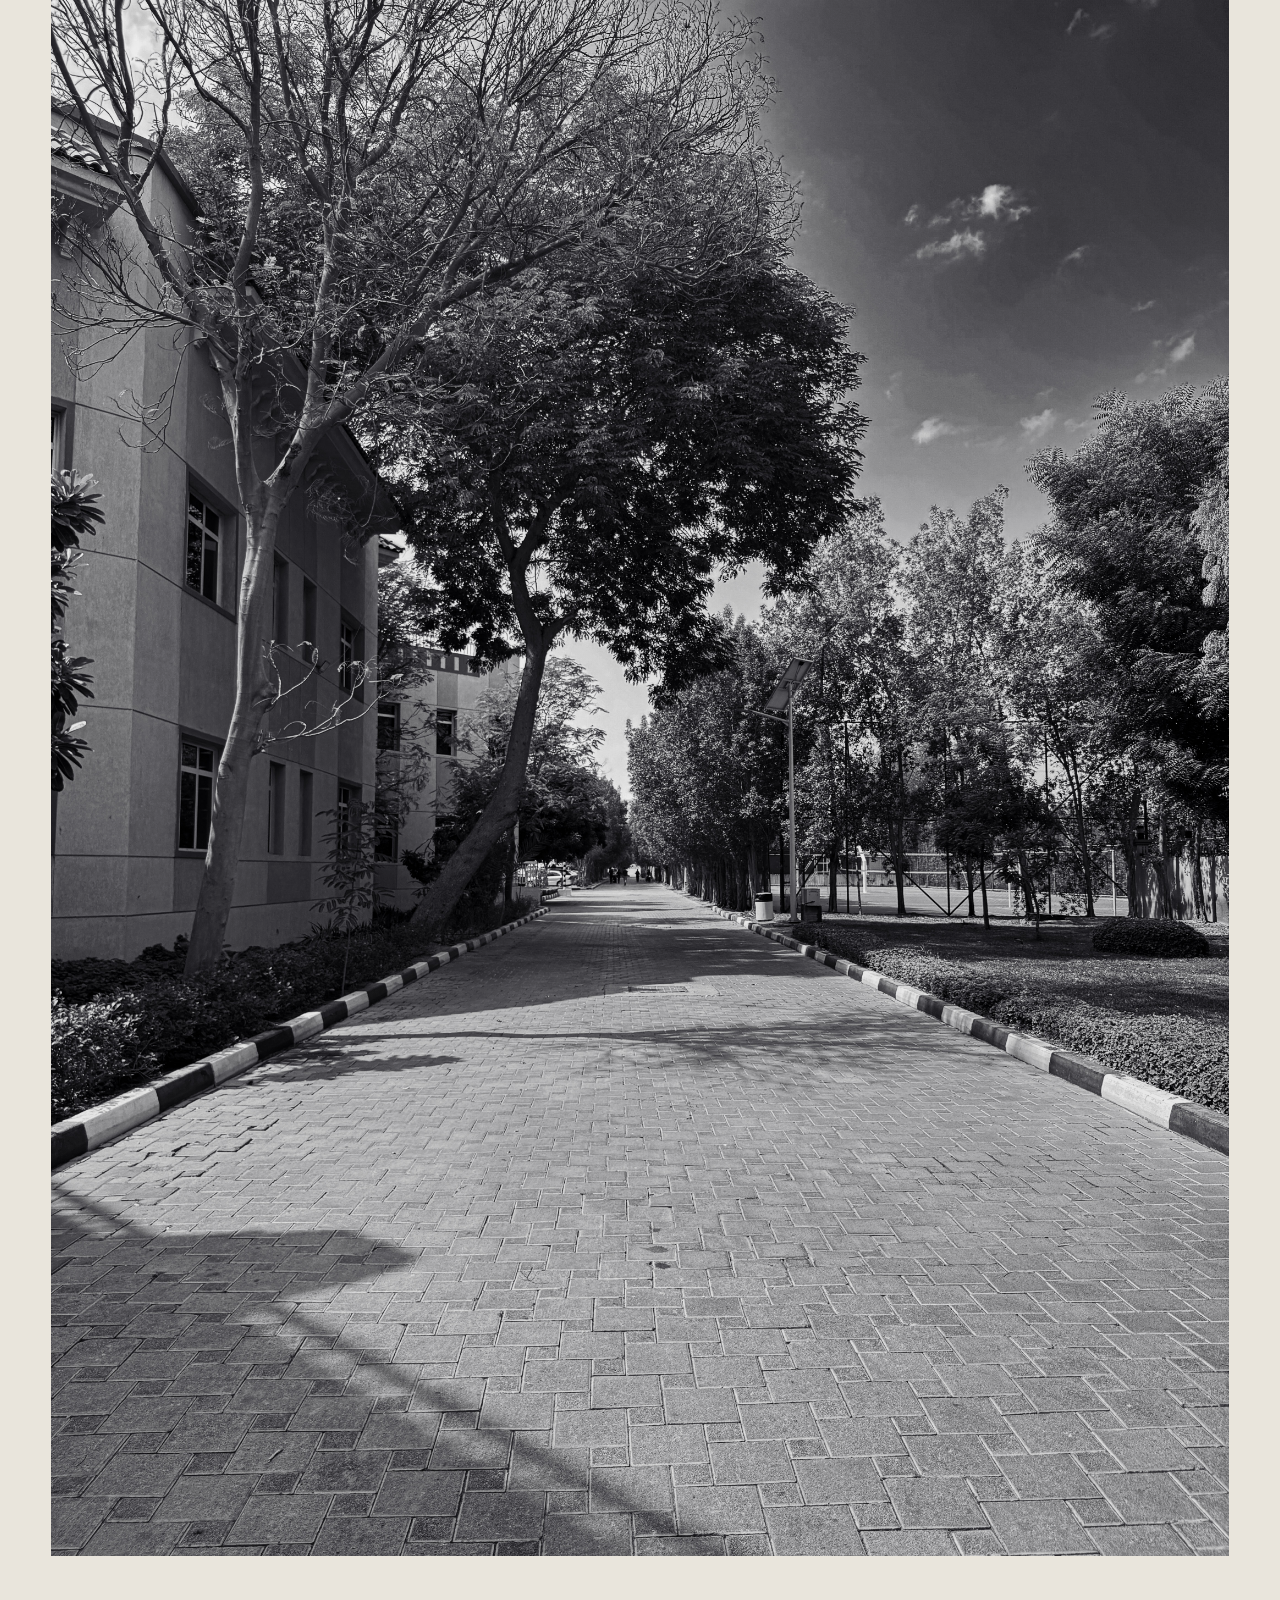
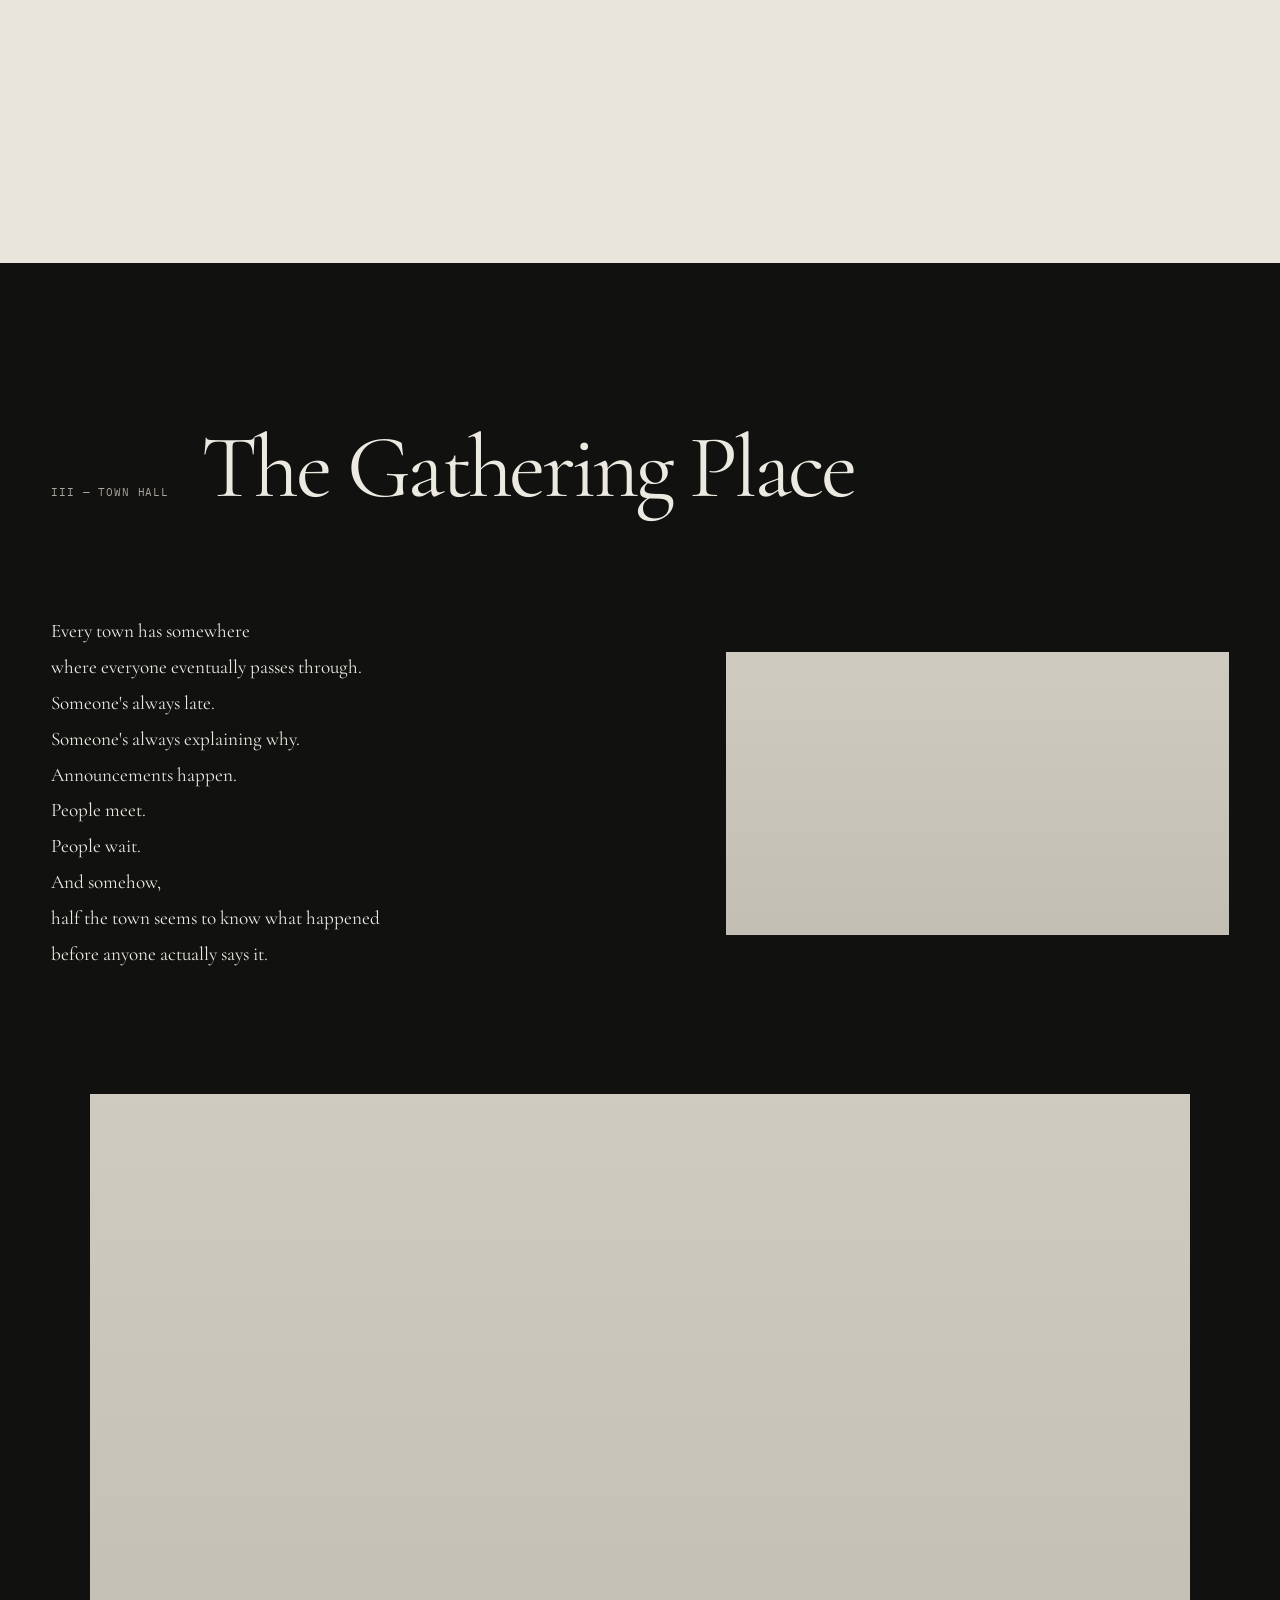
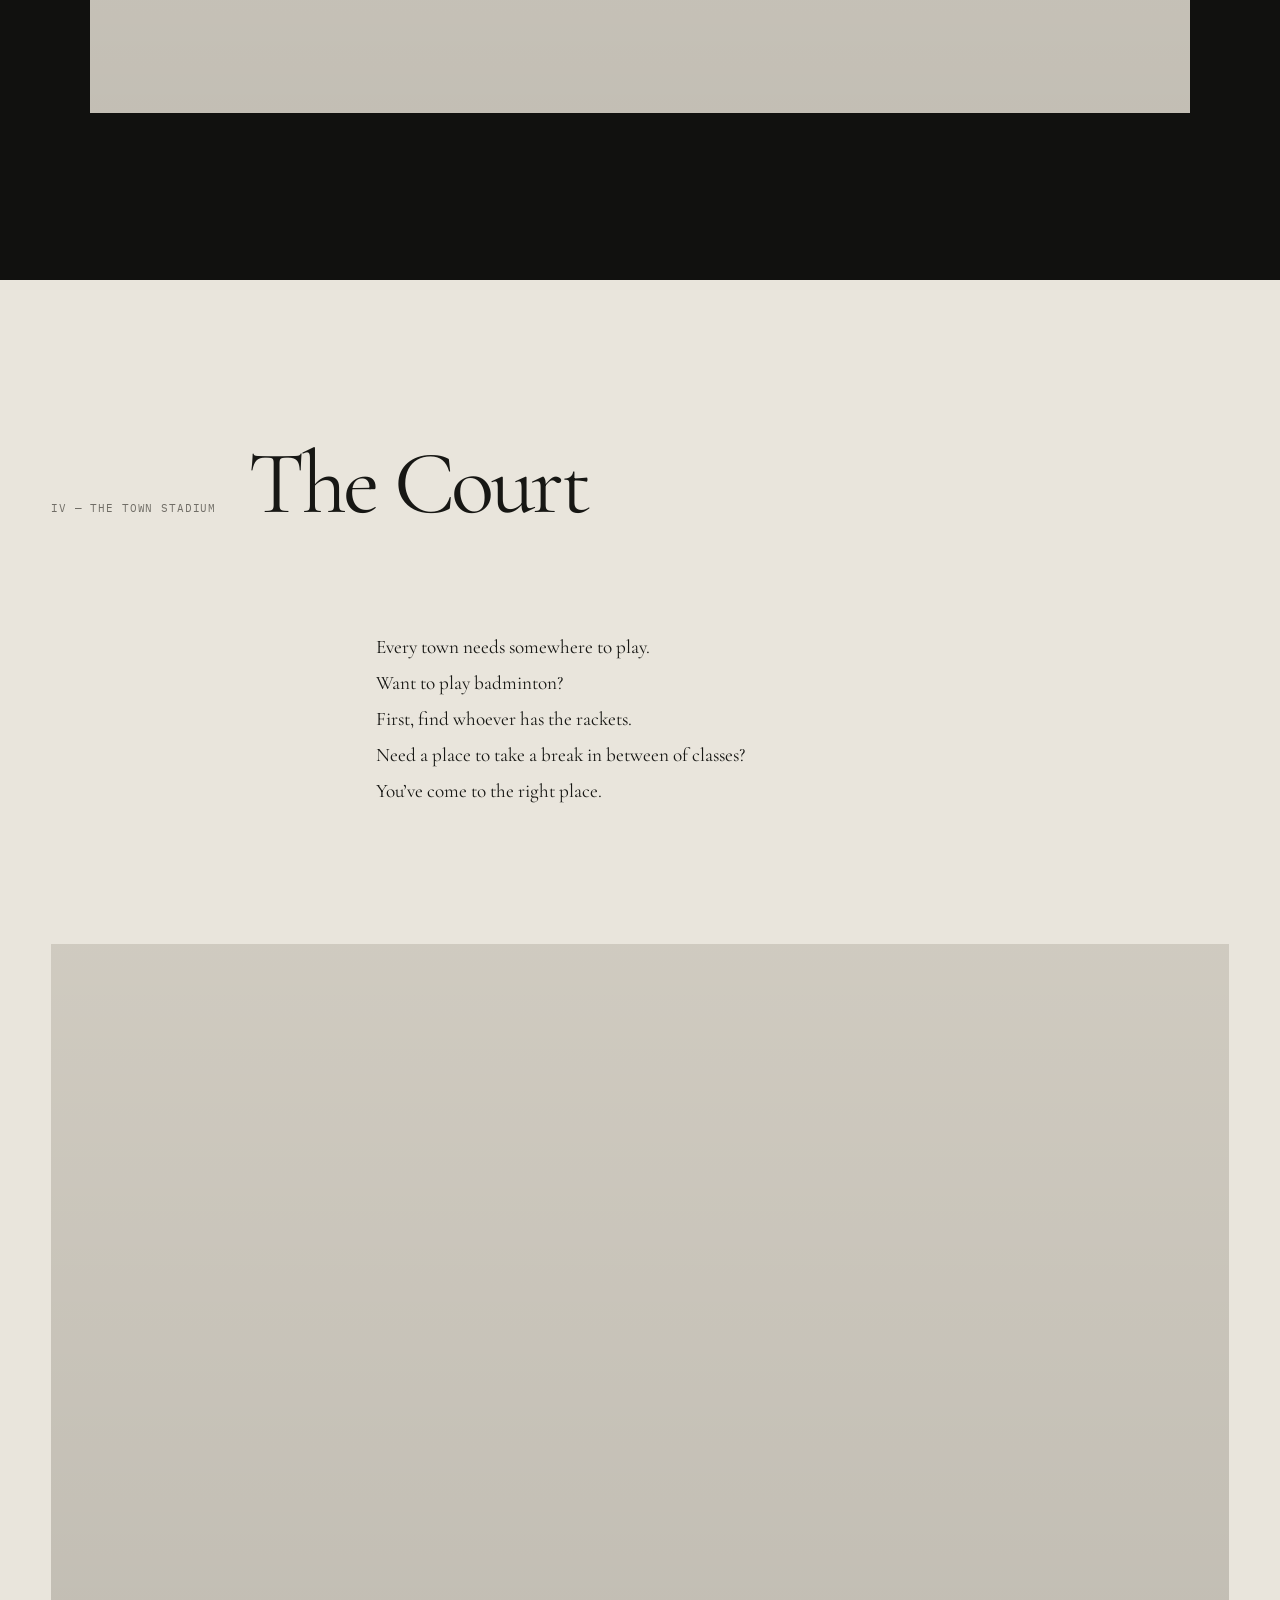
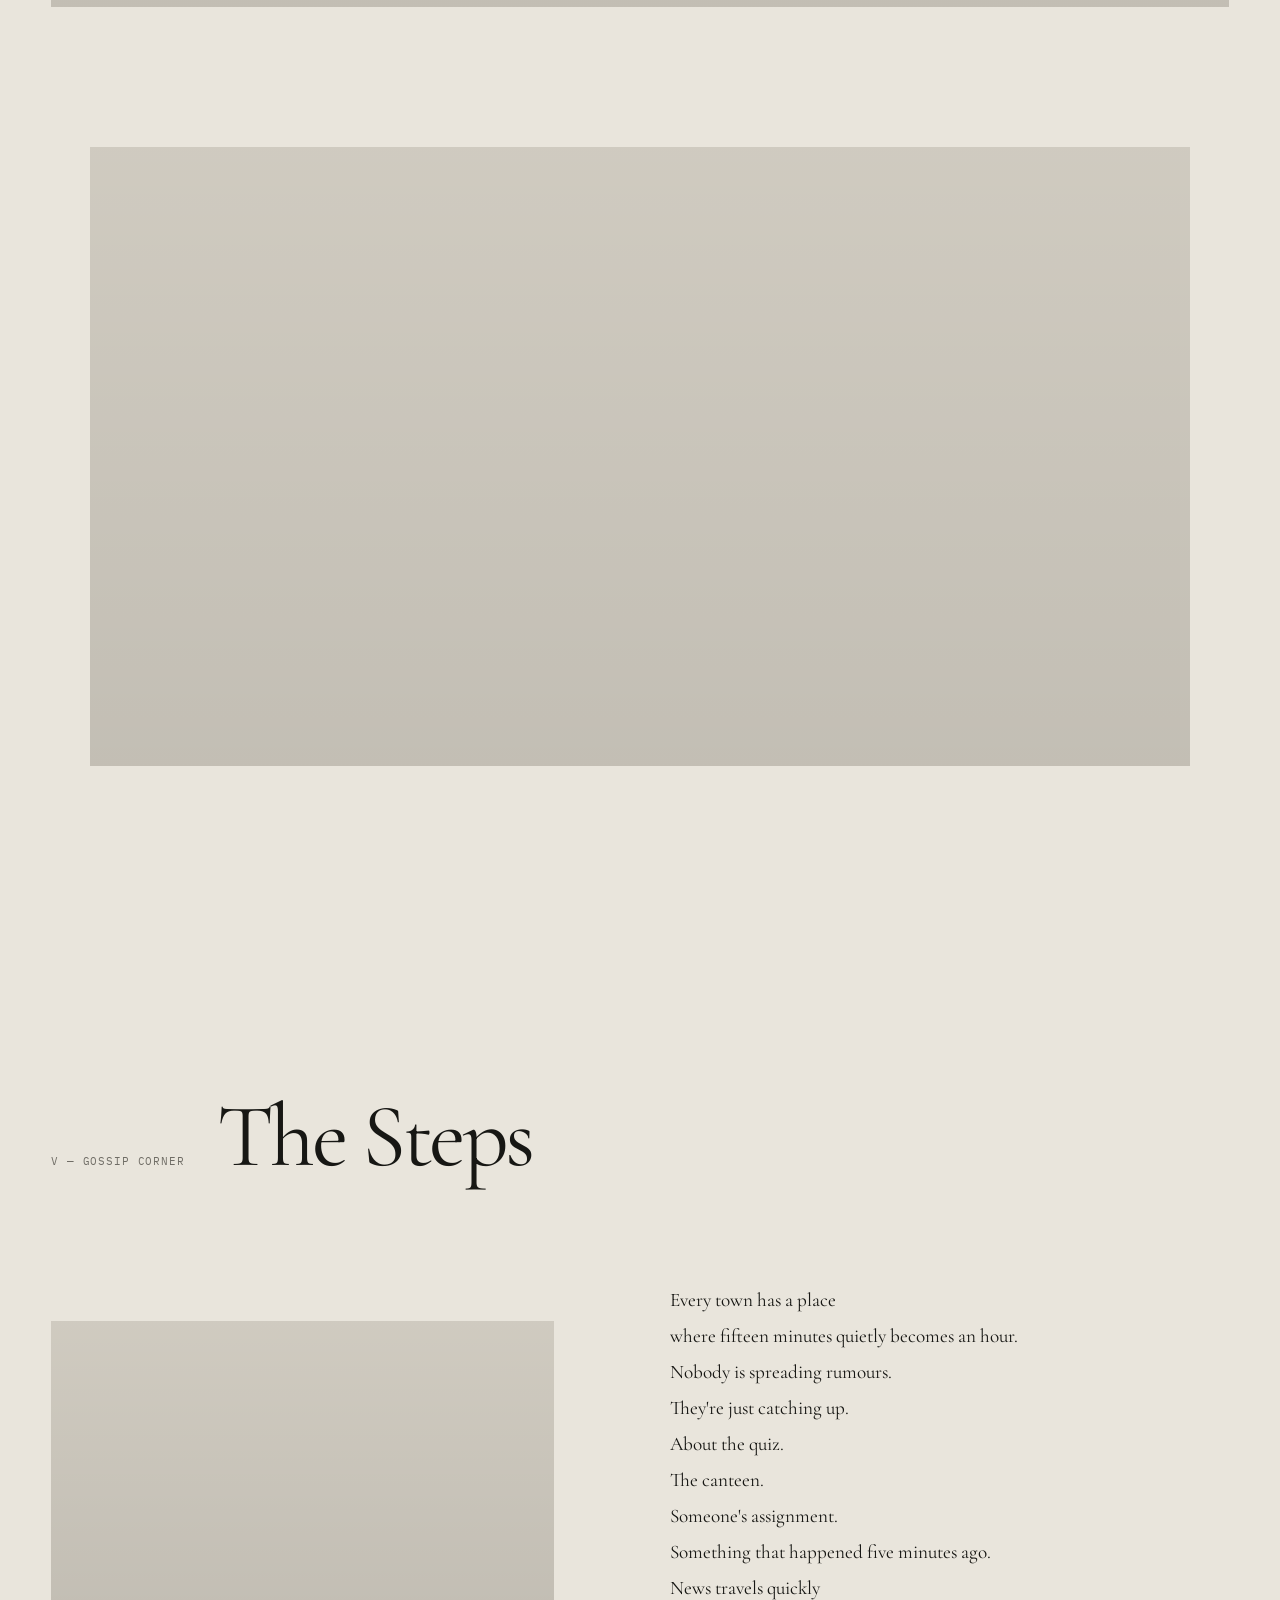
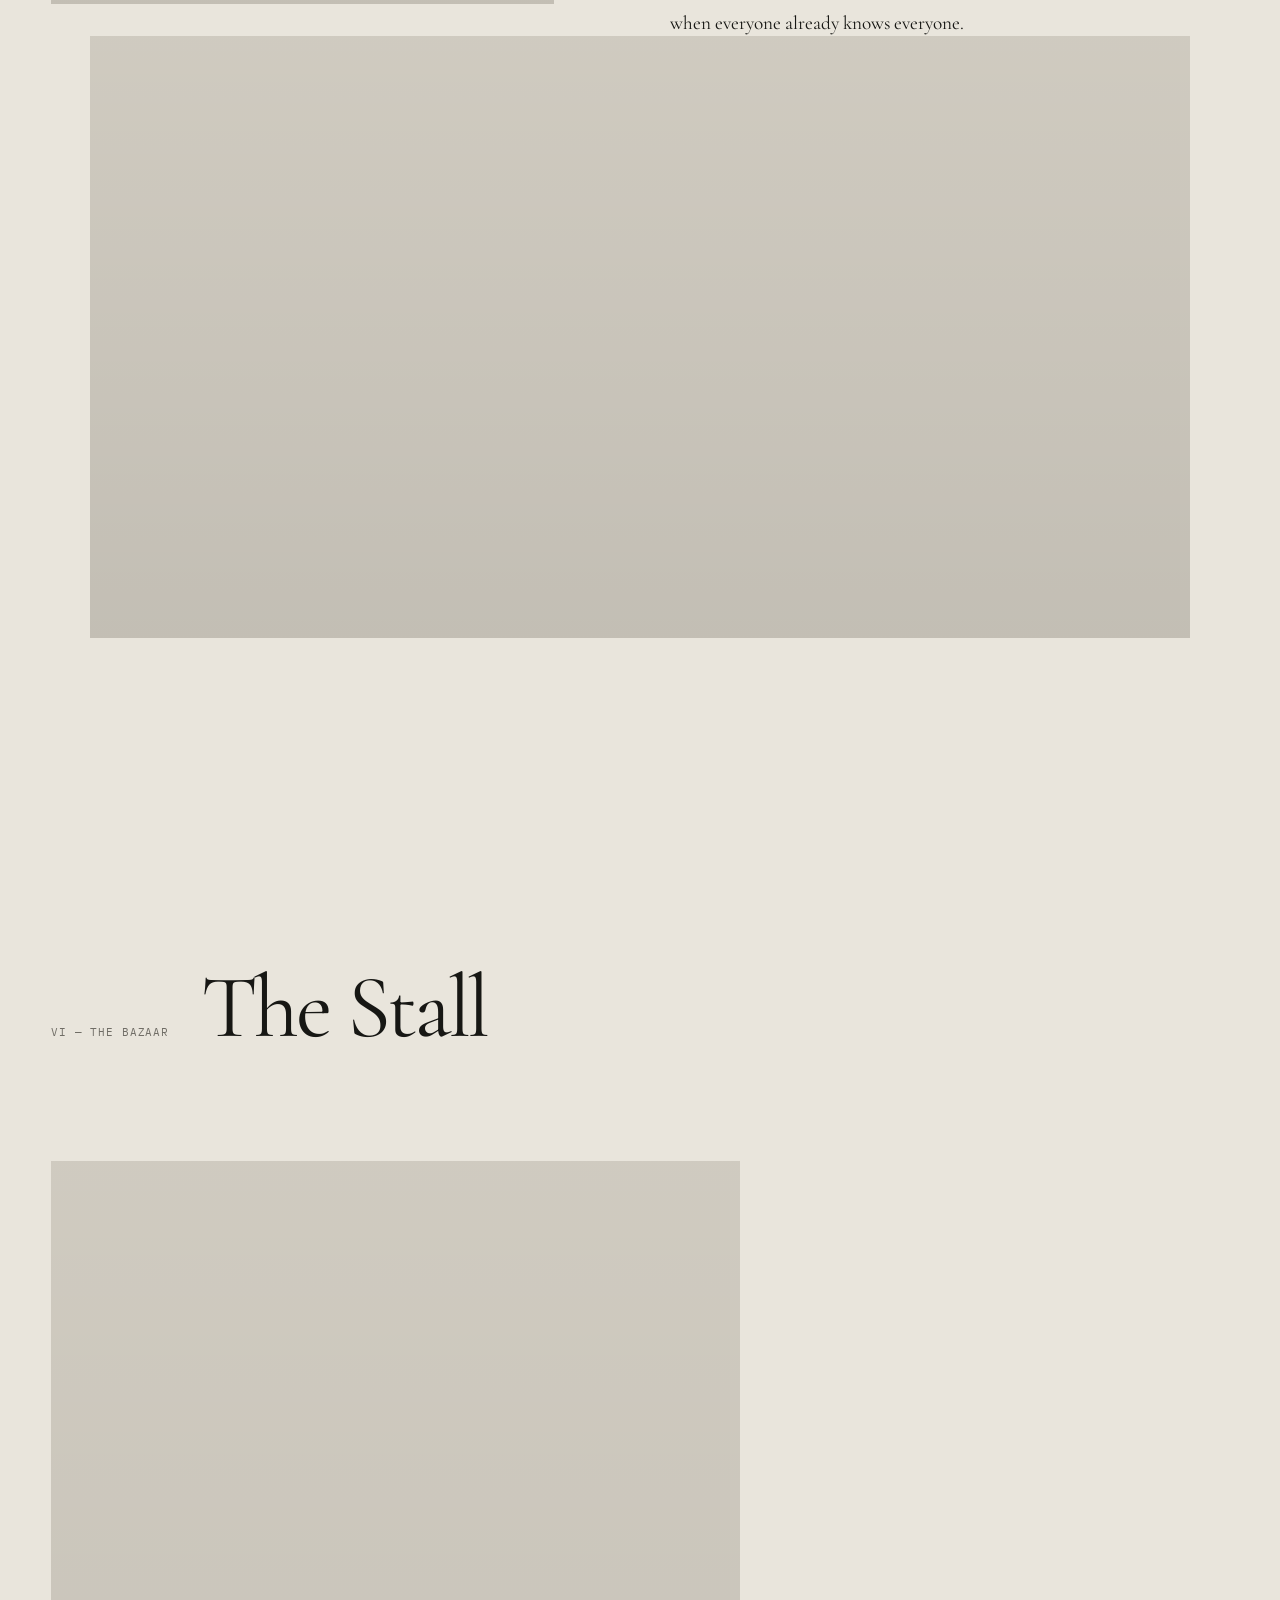
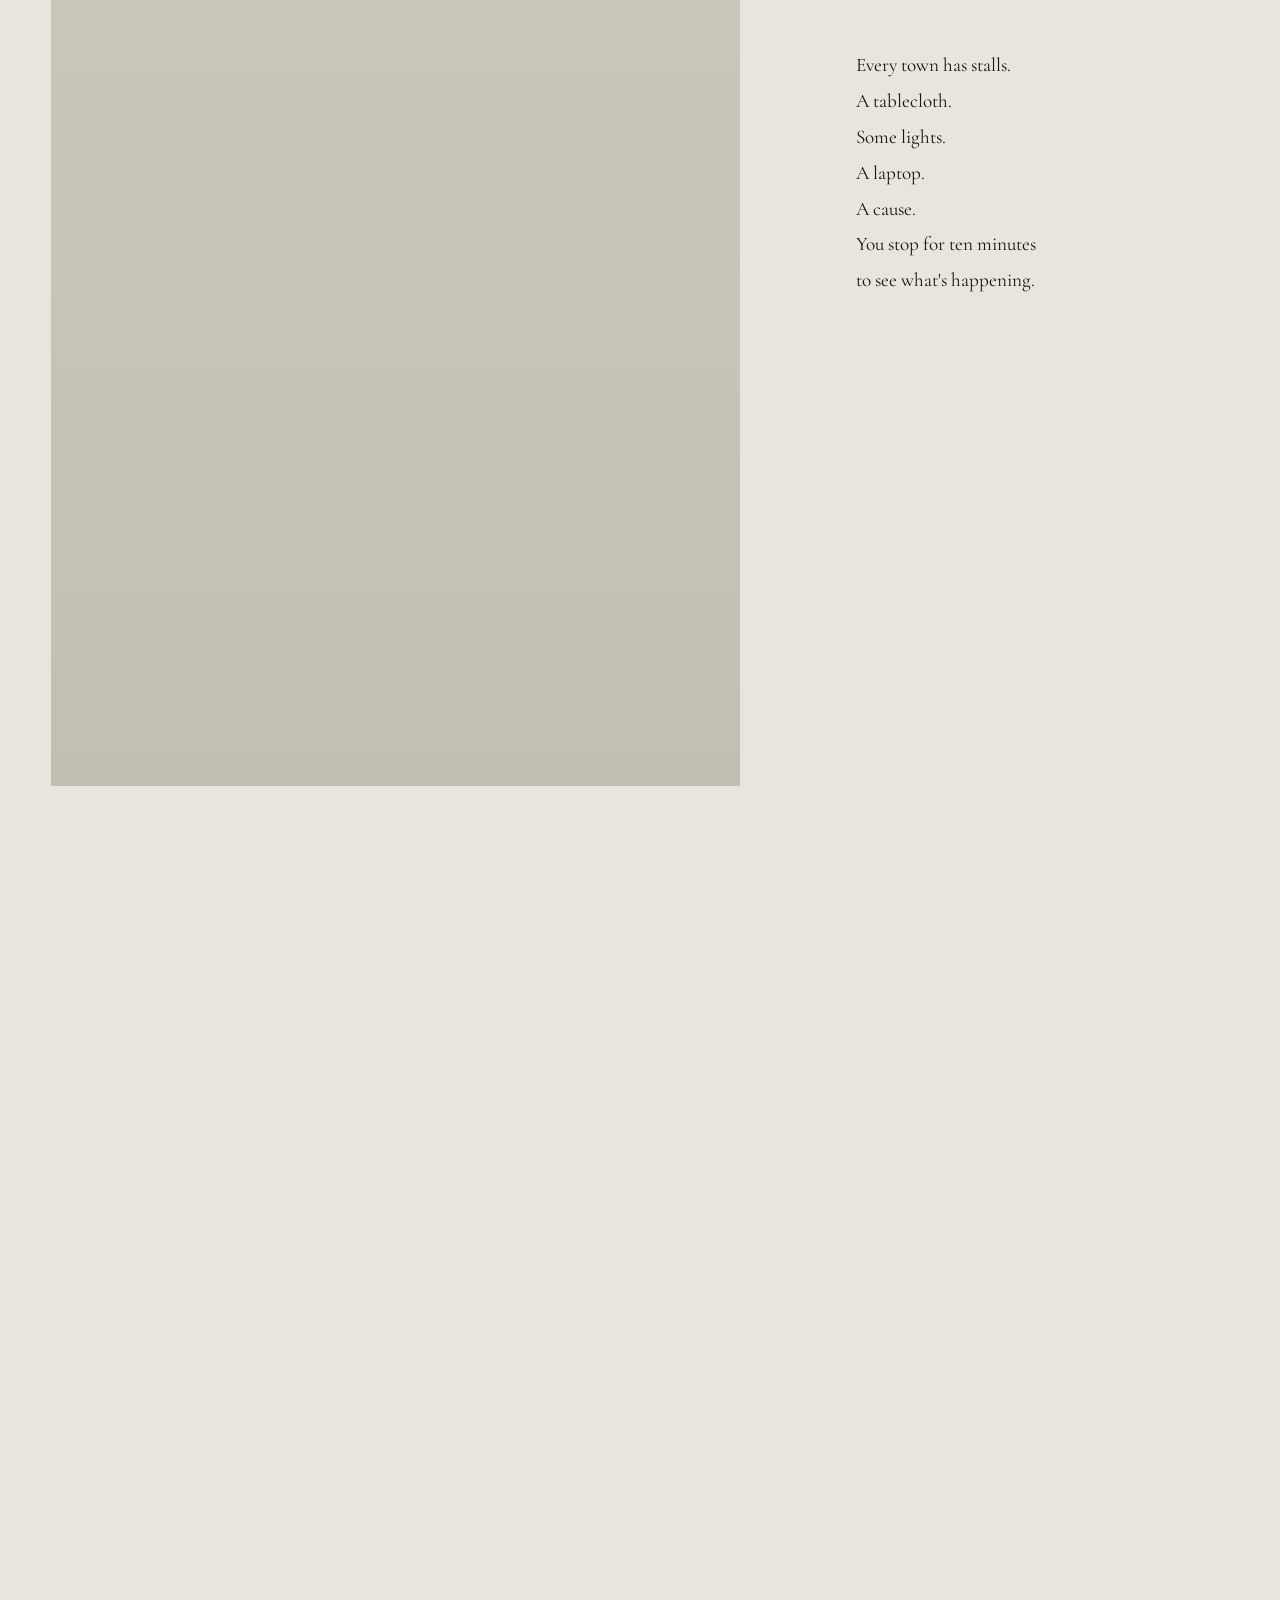
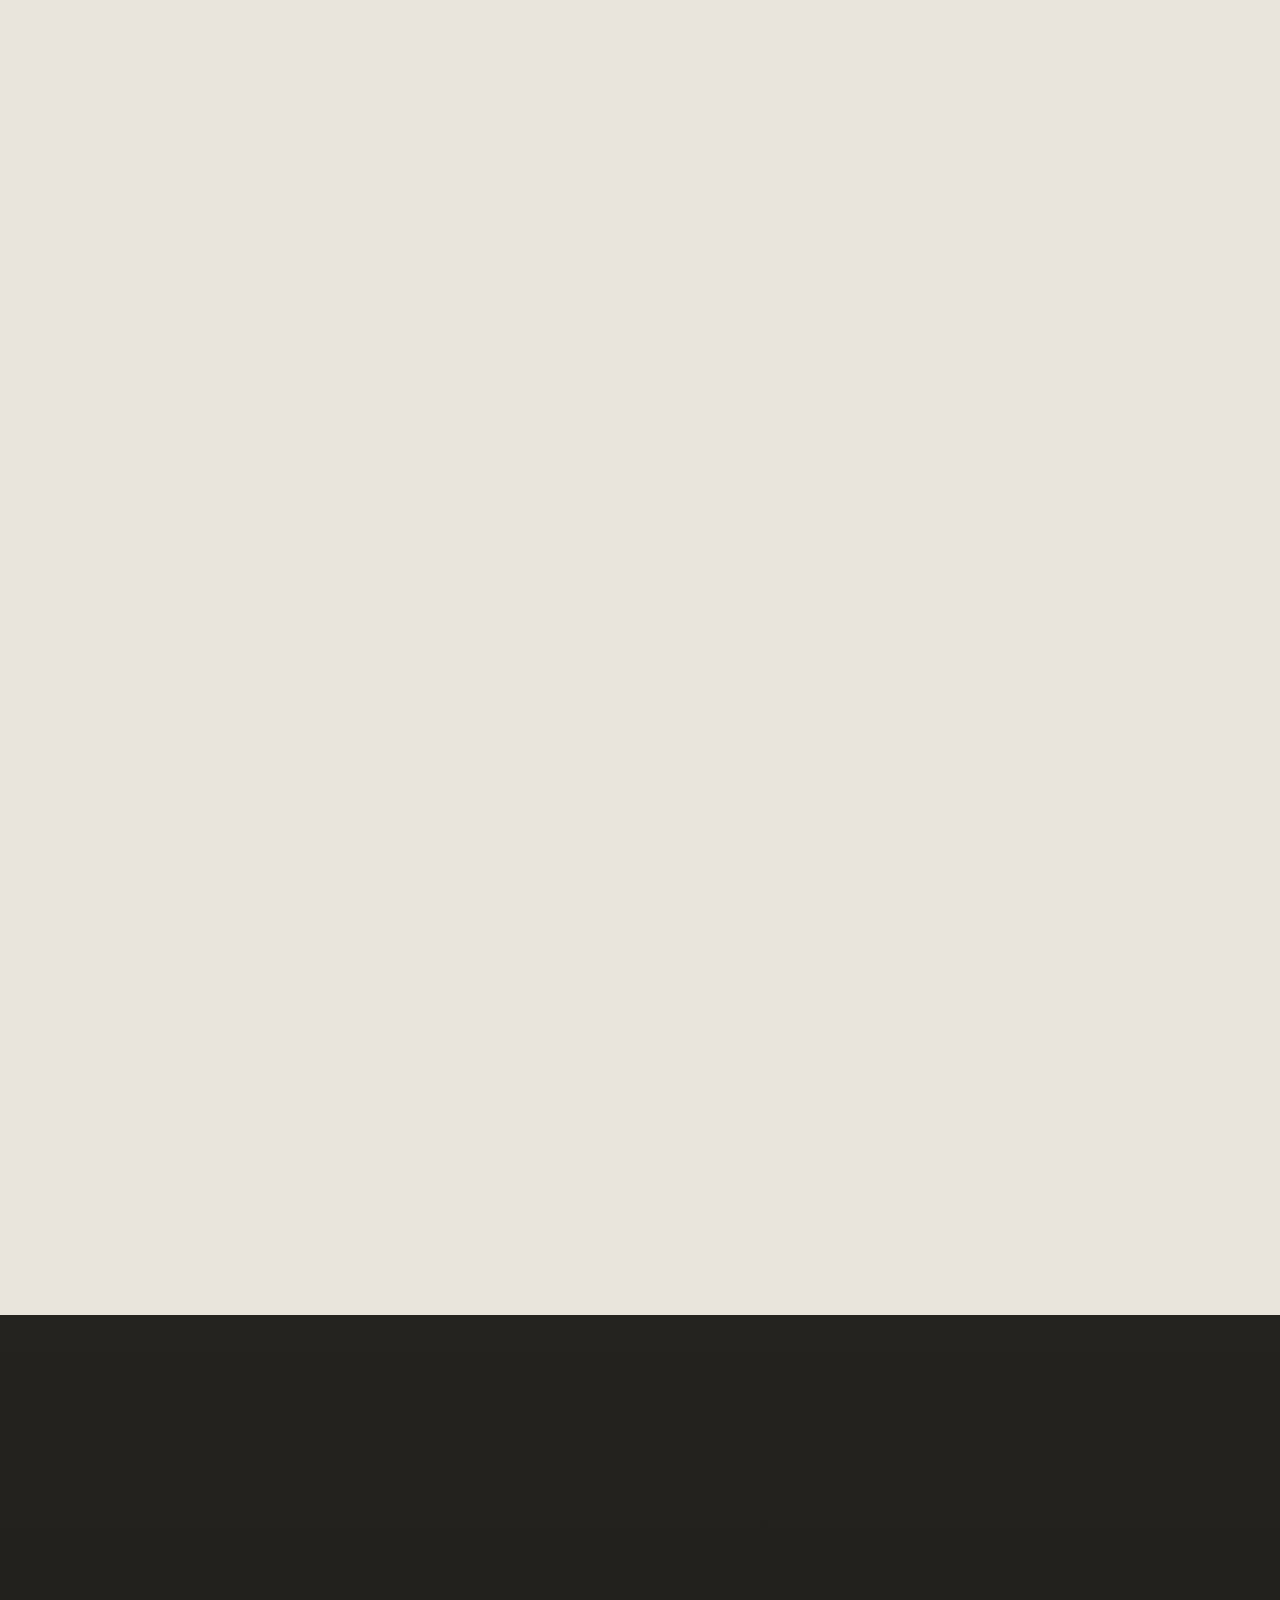
==== commit e9edff32: "Update text" ====
--- a/index.html
+++ b/index.html
@@ -83,9 +83,9 @@
 </div>
 <div class="photo photo--natural reveal" data-photo="canteen"><img alt="Campus canteen area" decoding="async" loading="lazy" src="images/behind_canteen.jpg"/></div>
 <div class="story-copy story-copy--narrow reveal">
-<p>Fifteen minutes between classes</p>
+<!-- <p>Fifteen minutes between classes</p>
 <p>and the line is still fifteen minutes long.</p>
-<p>Business is always good.</p>
+<p>Business is always good.</p> -->
 </div>
 </div>
 </section>
